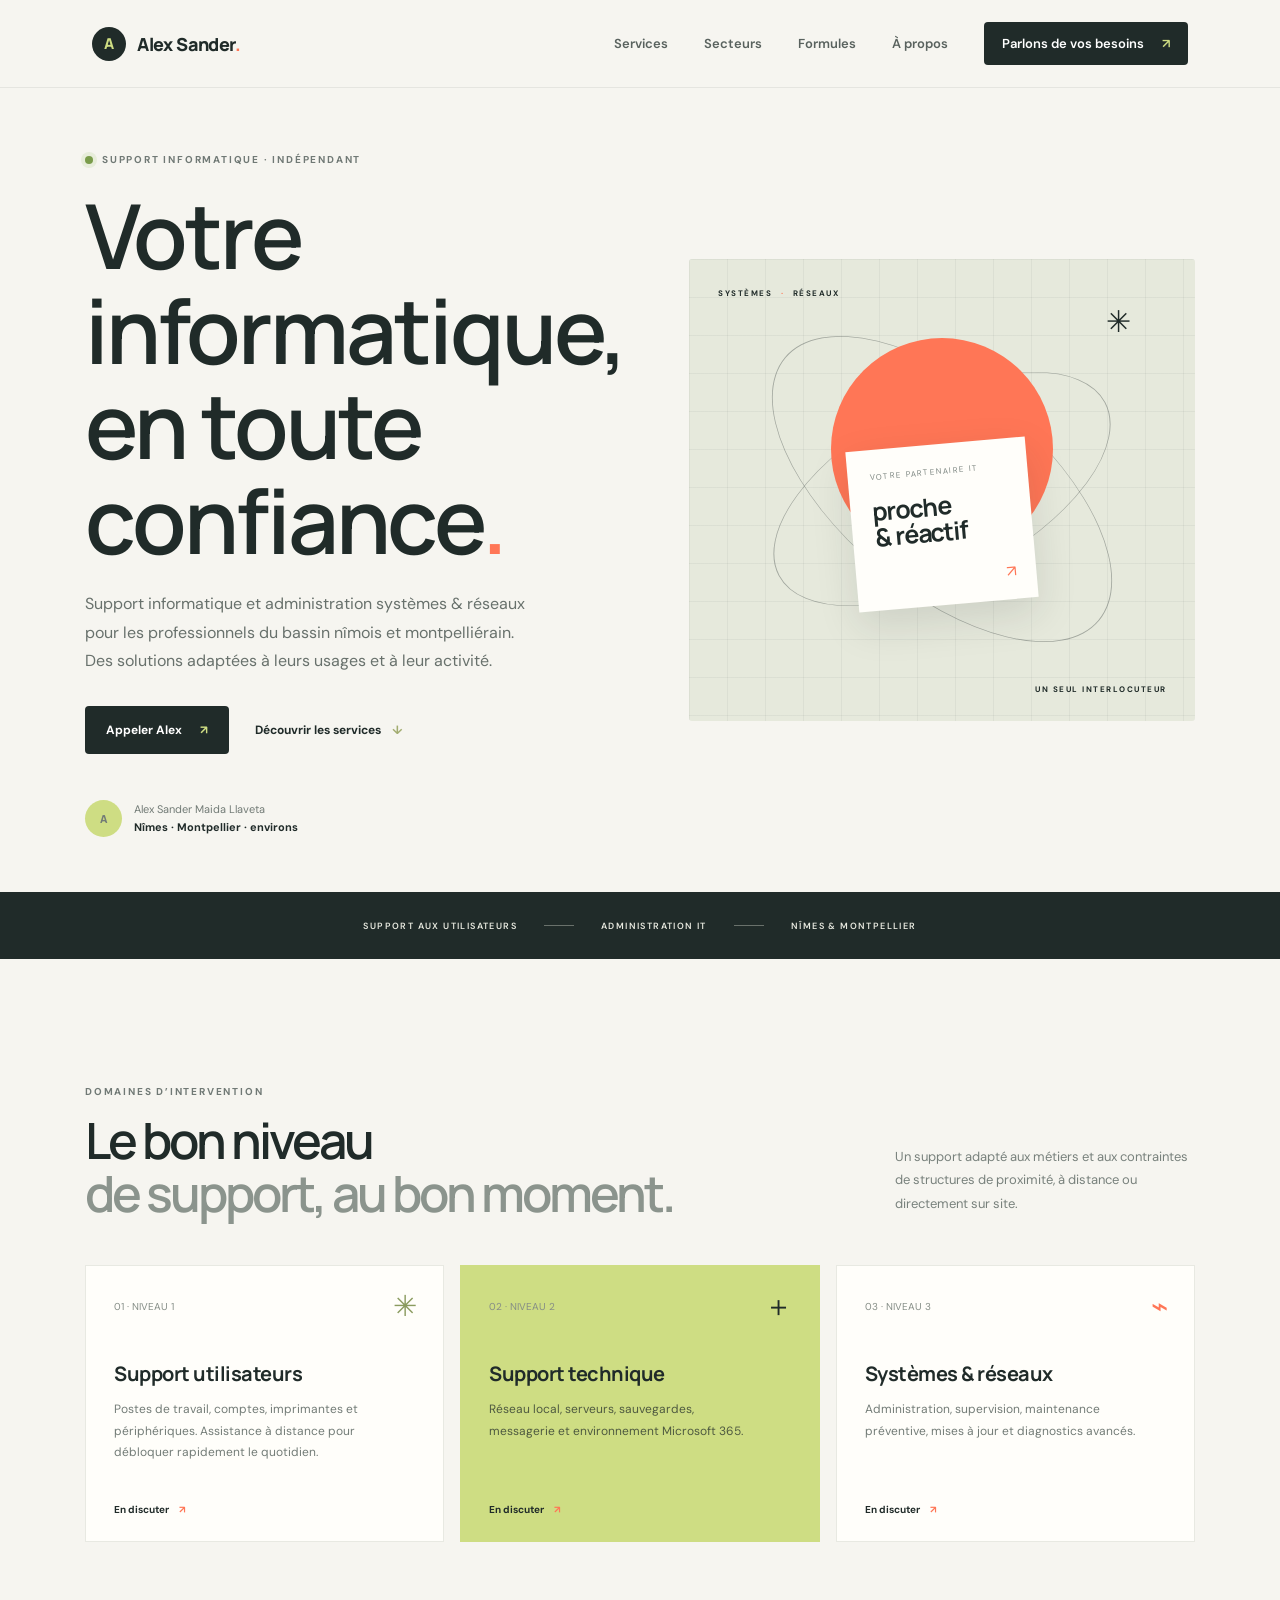
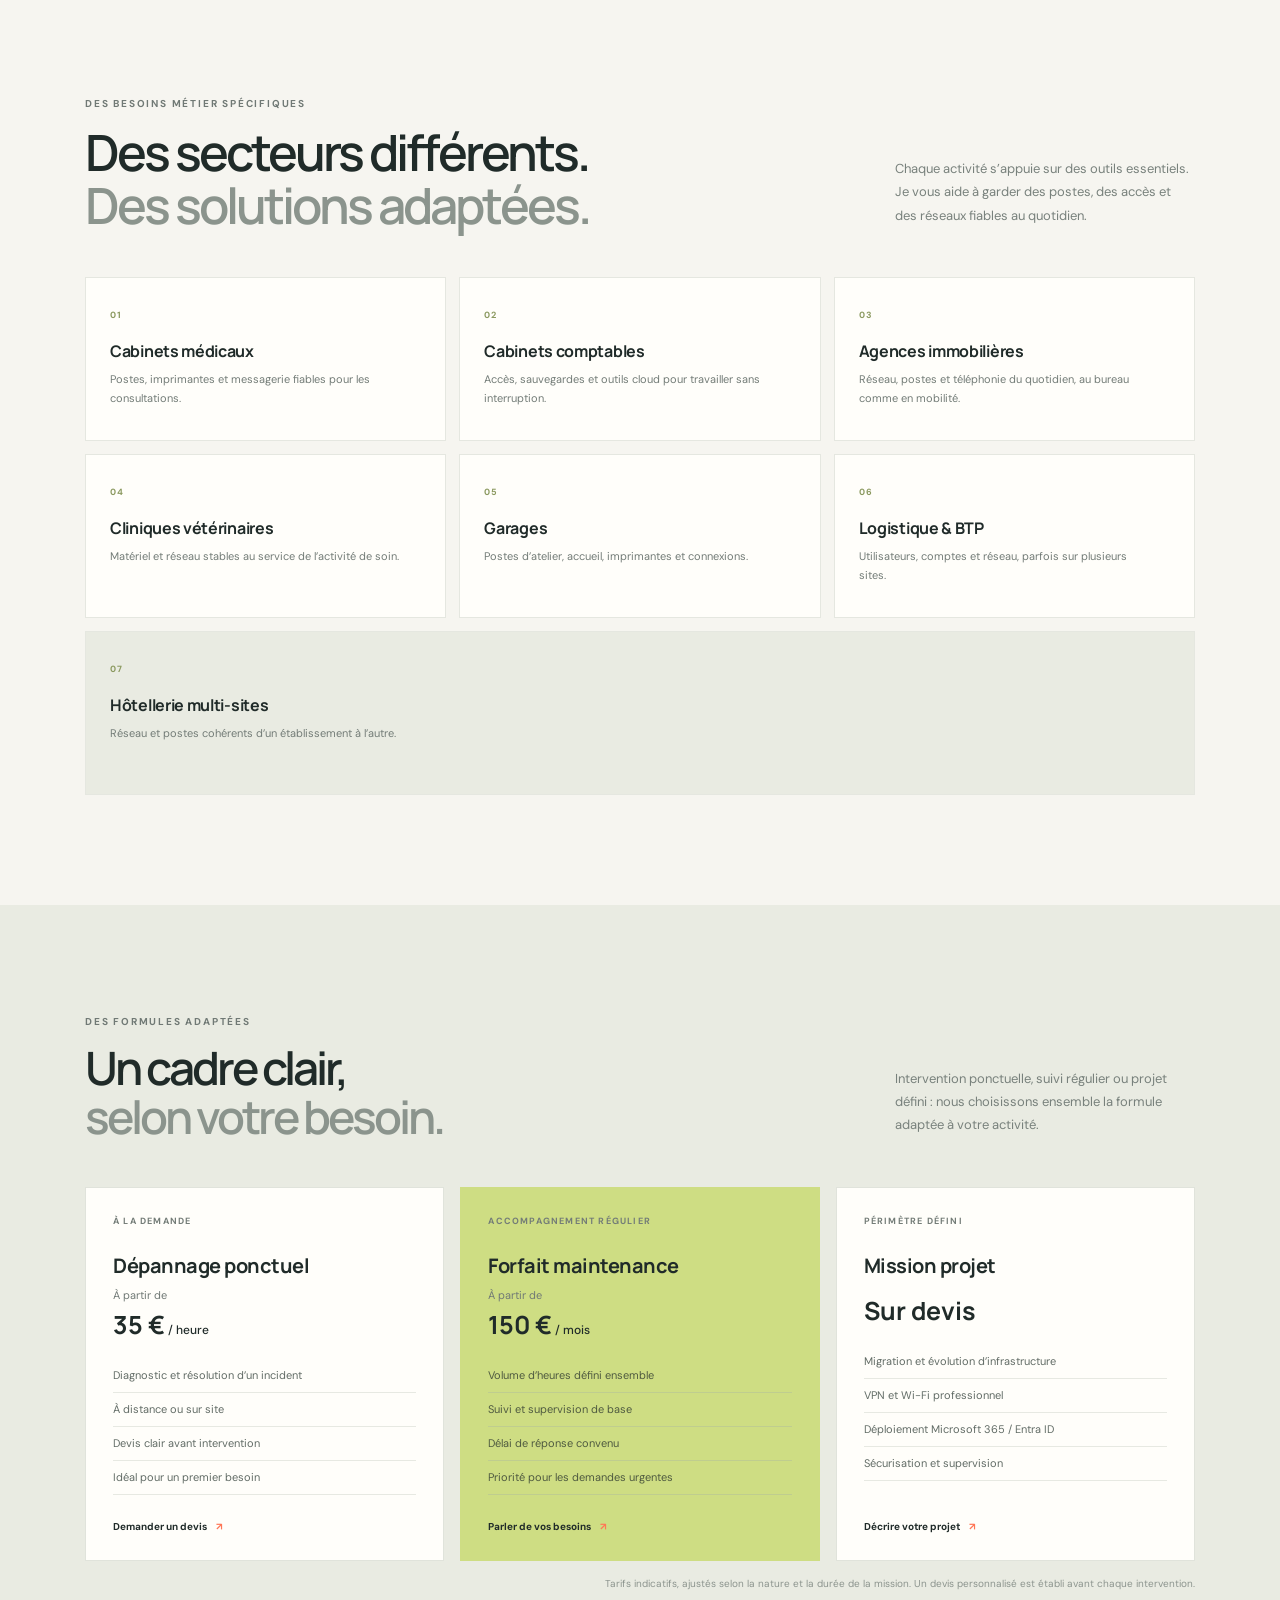
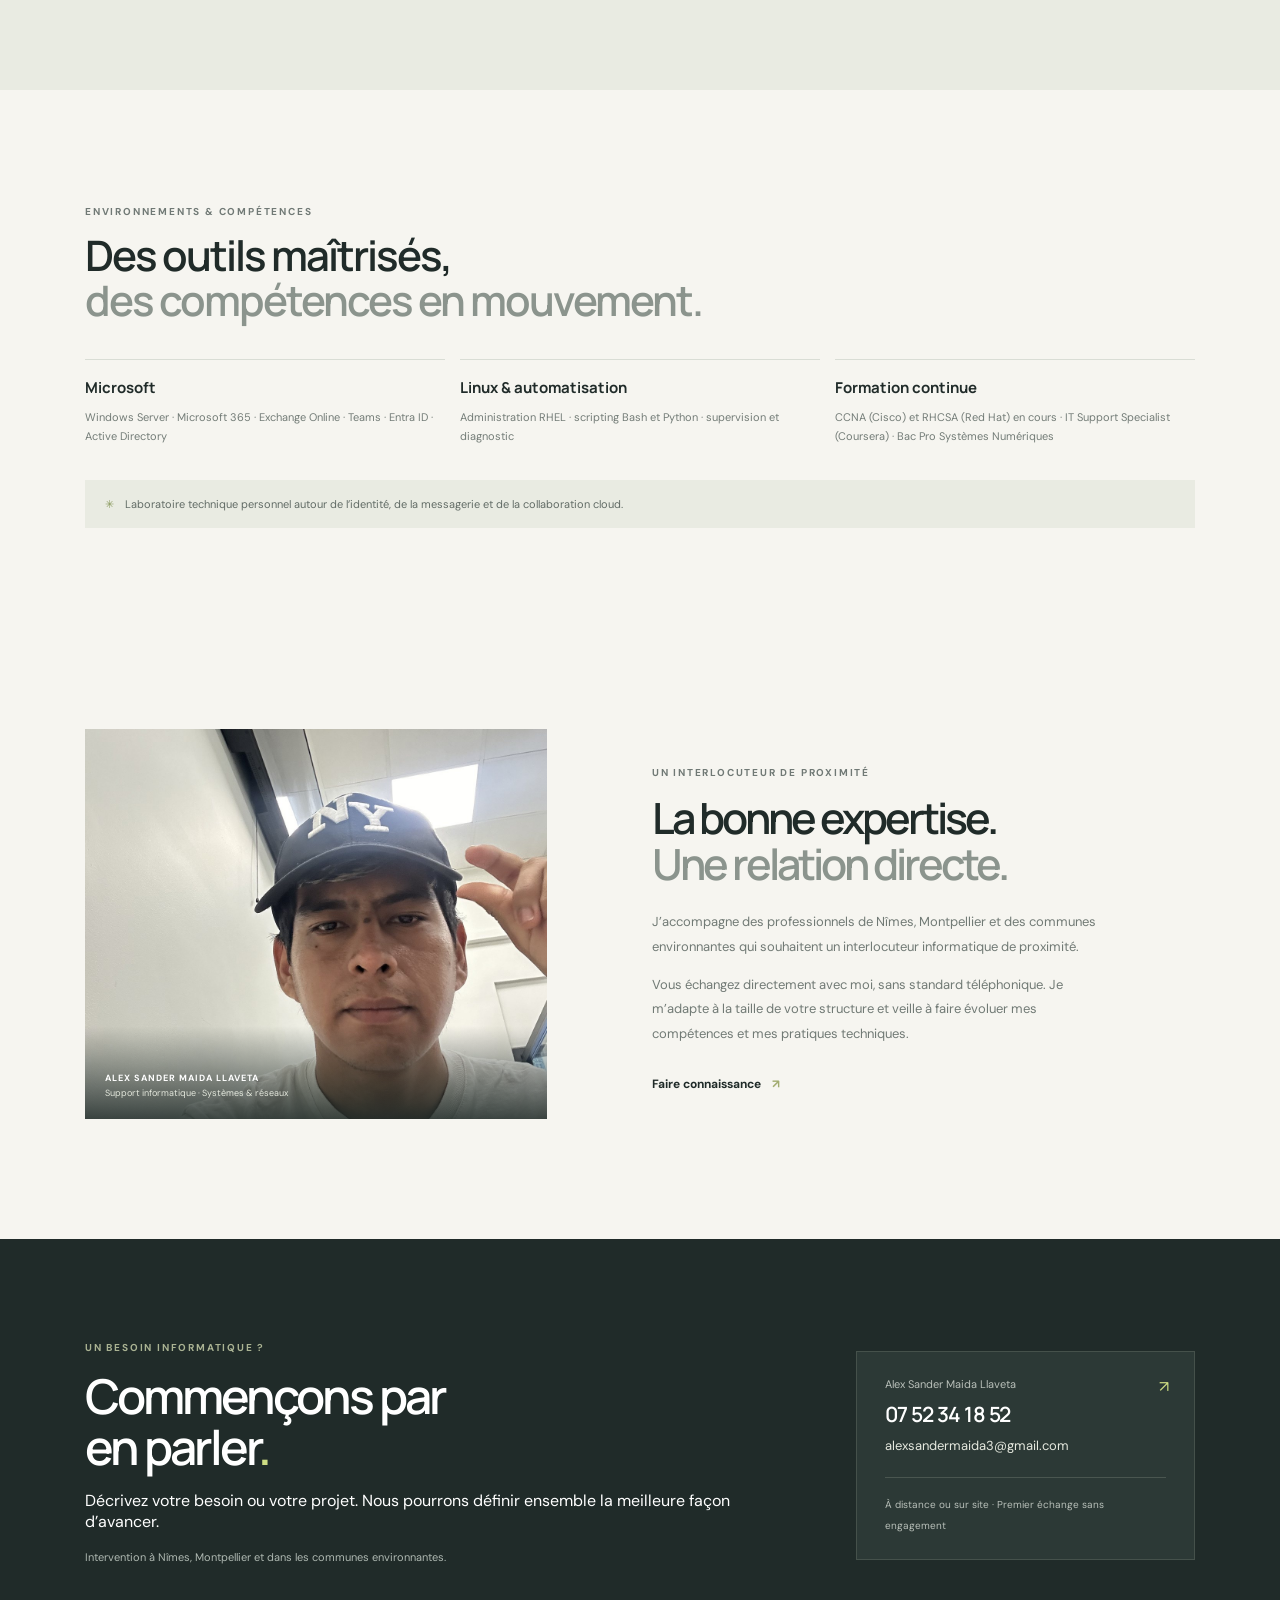
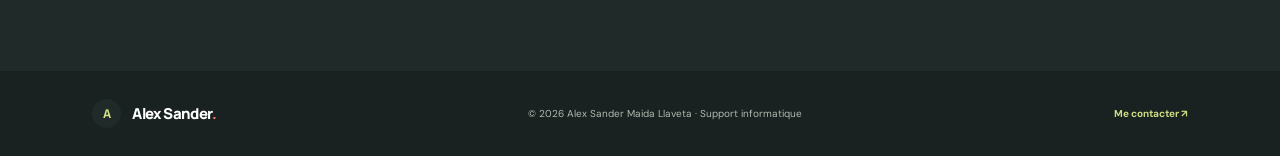
==== index.html @ c3e5ce2f "Add files via upload" ====
<!doctype html>
<html lang="fr">
<head>
  <meta charset="utf-8">
  <meta name="viewport" content="width=device-width, initial-scale=1">
  <meta name="theme-color" content="#f6f5f0">
  <meta name="description" content="Alex Sander Maida Llaveta, support informatique et administration systèmes et réseaux pour les professionnels de Nîmes, Montpellier et environs.">
  <title>Alex Sander Maida Llaveta — Support informatique & systèmes réseaux</title>
  <link rel="preconnect" href="https://fonts.googleapis.com">
  <link rel="preconnect" href="https://fonts.gstatic.com" crossorigin>
  <link href="https://fonts.googleapis.com/css2?family=DM+Sans:wght@400;500;600;700&family=Manrope:wght@400;500;600;700;800&display=swap" rel="stylesheet">
  <link rel="stylesheet" href="style.css">
</head>
<body>
  <header class="site-header">
    <a class="brand" href="#accueil" aria-label="Accueil"><span class="brand-mark">A</span><span>Alex Sander<span class="brand-dot">.</span></span></a>
    <button class="menu-toggle" aria-label="Ouvrir le menu" aria-expanded="false"><span></span><span></span></button>
    <nav class="nav" aria-label="Navigation principale">
      <a href="#services">Services</a><a href="#secteurs">Secteurs</a><a href="#formules">Formules</a><a href="#apropos">À propos</a>
      <a class="nav-cta" href="#contact">Parlons de vos besoins <span>↗</span></a>
    </nav>
  </header>
  <main>
    <section class="hero section-wrap" id="accueil">
      <div class="hero-copy">
        <p class="eyebrow"><span class="status-dot"></span> SUPPORT INFORMATIQUE · INDÉPENDANT</p>
        <h1>Votre informatique,<br>en toute confiance<span class="accent">.</span></h1>
        <p class="hero-lead">Support informatique et administration systèmes & réseaux pour les professionnels du bassin nîmois et montpelliérain. Des solutions adaptées à leurs usages et à leur activité.</p>
        <div class="hero-actions"><a class="button button-dark" href="tel:+33752341852">Appeler Alex <span>↗</span></a><a class="text-link" href="#services">Découvrir les services <span>↓</span></a></div>
        <div class="hero-note"><div class="avatar">A</div><p>Alex Sander Maida Llaveta<br><strong>Nîmes · Montpellier · environs</strong></p></div>
      </div>
      <div class="hero-art" aria-label="Illustration abstraite autour de la technologie et de la collaboration">
        <div class="art-grid"></div><div class="art-orbit orbit-one"></div><div class="art-orbit orbit-two"></div>
        <div class="art-sun"></div><div class="art-card"><span class="card-kicker">VOTRE PARTENAIRE IT</span><strong>proche<br>& réactif</strong><span class="card-arrow">↗</span></div>
        <div class="art-label label-top">SYSTÈMES <span>·</span> RÉSEAUX</div><div class="art-label label-bottom">UN SEUL INTERLOCUTEUR</div>
        <div class="art-star">✳</div>
      </div>
    </section>
    <div class="trust-strip"><span>SUPPORT AUX UTILISATEURS</span><span class="strip-line"></span><span>ADMINISTRATION IT</span><span class="strip-line"></span><span>NÎMES & MONTPELLIER</span></div>

    <section class="services section-wrap" id="services">
      <div class="section-heading"><div><p class="eyebrow">DOMAINES D’INTERVENTION</p><h2>Le bon niveau<br><span class="muted">de support, au bon moment.</span></h2></div><p class="heading-side">Un support adapté aux métiers et aux contraintes de structures de proximité, à distance ou directement sur site.</p></div>
      <div class="service-grid">
        <article class="service-card"><span class="service-number">01 · NIVEAU 1</span><div class="service-icon icon-spark">✳</div><h3>Support utilisateurs</h3><p>Postes de travail, comptes, imprimantes et périphériques. Assistance à distance pour débloquer rapidement le quotidien.</p><a href="#contact" aria-label="Contacter Alex pour le support utilisateurs">En discuter <span>↗</span></a></article>
        <article class="service-card featured"><span class="service-number">02 · NIVEAU 2</span><div class="service-icon icon-cross">＋</div><h3>Support technique</h3><p>Réseau local, serveurs, sauvegardes, messagerie et environnement Microsoft 365.</p><a href="#contact" aria-label="Contacter Alex pour le support technique">En discuter <span>↗</span></a></article>
        <article class="service-card"><span class="service-number">03 · NIVEAU 3</span><div class="service-icon icon-wave">⌁</div><h3>Systèmes & réseaux</h3><p>Administration, supervision, maintenance préventive, mises à jour et diagnostics avancés.</p><a href="#contact" aria-label="Contacter Alex pour les systèmes et réseaux">En discuter <span>↗</span></a></article>
      </div>
    </section>

    <section class="targets section-wrap" id="secteurs">
      <div class="section-heading"><div><p class="eyebrow">DES BESOINS MÉTIER SPÉCIFIQUES</p><h2>Des secteurs différents.<br><span class="muted">Des solutions adaptées.</span></h2></div><p class="heading-side">Chaque activité s’appuie sur des outils essentiels. Je vous aide à garder des postes, des accès et des réseaux fiables au quotidien.</p></div>
      <div class="target-grid">
        <article class="target-card"><span>01</span><h3>Cabinets médicaux</h3><p>Postes, imprimantes et messagerie fiables pour les consultations.</p></article>
        <article class="target-card"><span>02</span><h3>Cabinets comptables</h3><p>Accès, sauvegardes et outils cloud pour travailler sans interruption.</p></article>
        <article class="target-card"><span>03</span><h3>Agences immobilières</h3><p>Réseau, postes et téléphonie du quotidien, au bureau comme en mobilité.</p></article>
        <article class="target-card"><span>04</span><h3>Cliniques vétérinaires</h3><p>Matériel et réseau stables au service de l’activité de soin.</p></article>
        <article class="target-card"><span>05</span><h3>Garages</h3><p>Postes d’atelier, accueil, imprimantes et connexions.</p></article>
        <article class="target-card"><span>06</span><h3>Logistique & BTP</h3><p>Utilisateurs, comptes et réseau, parfois sur plusieurs sites.</p></article>
        <article class="target-card target-wide"><span>07</span><h3>Hôtellerie multi-sites</h3><p>Réseau et postes cohérents d’un établissement à l’autre.</p></article>
      </div>
    </section>
    <section class="approach" id="formules"><div class="section-wrap">
      <div class="section-heading"><div><p class="eyebrow">DES FORMULES ADAPTÉES</p><h2>Un cadre clair,<br><span class="muted">selon votre besoin.</span></h2></div><p class="heading-side">Intervention ponctuelle, suivi régulier ou projet défini : nous choisissons ensemble la formule adaptée à votre activité.</p></div>
      <div class="offer-grid">
        <article class="offer-card"><span class="offer-tag">À LA DEMANDE</span><h3>Dépannage ponctuel</h3><p class="offer-price">À partir de <strong>35 €<small> / heure</small></strong></p><ul><li>Diagnostic et résolution d’un incident</li><li>À distance ou sur site</li><li>Devis clair avant intervention</li><li>Idéal pour un premier besoin</li></ul><a href="#contact">Demander un devis <span>↗</span></a></article>
        <article class="offer-card offer-highlight"><span class="offer-tag">ACCOMPAGNEMENT RÉGULIER</span><h3>Forfait maintenance</h3><p class="offer-price">À partir de <strong>150 €<small> / mois</small></strong></p><ul><li>Volume d’heures défini ensemble</li><li>Suivi et supervision de base</li><li>Délai de réponse convenu</li><li>Priorité pour les demandes urgentes</li></ul><a href="#contact">Parler de vos besoins <span>↗</span></a></article>
        <article class="offer-card"><span class="offer-tag">PÉRIMÈTRE DÉFINI</span><h3>Mission projet</h3><p class="offer-price"><strong>Sur devis</strong></p><ul><li>Migration et évolution d’infrastructure</li><li>VPN et Wi-Fi professionnel</li><li>Déploiement Microsoft 365 / Entra ID</li><li>Sécurisation et supervision</li></ul><a href="#contact">Décrire votre projet <span>↗</span></a></article>
      </div>
      <p class="price-note">Tarifs indicatifs, ajustés selon la nature et la durée de la mission. Un devis personnalisé est établi avant chaque intervention.</p>
    </div></section>

    <section class="expertise section-wrap"><div class="expertise-head"><p class="eyebrow">ENVIRONNEMENTS & COMPÉTENCES</p><h2>Des outils maîtrisés,<br><span class="muted">des compétences en mouvement.</span></h2></div><div class="expertise-columns"><article><h3>Microsoft</h3><p>Windows Server · Microsoft 365 · Exchange Online · Teams · Entra ID · Active Directory</p></article><article><h3>Linux & automatisation</h3><p>Administration RHEL · scripting Bash et Python · supervision et diagnostic</p></article><article><h3>Formation continue</h3><p>CCNA (Cisco) et RHCSA (Red Hat) en cours · IT Support Specialist (Coursera) · Bac Pro Systèmes Numériques</p></article></div><p class="lab-note"><span>✳</span> Laboratoire technique personnel autour de l’identité, de la messagerie et de la collaboration cloud.</p></section>

    <section class="about section-wrap" id="apropos"><div class="about-visual"><img src="alex-photo.jpg" alt="Alex Sander Maida Llaveta, administrateur systèmes et réseaux"><div class="about-caption">ALEX SANDER MAIDA LLAVETA<br><span>Support informatique · Systèmes & réseaux</span></div></div><div class="about-copy"><p class="eyebrow">UN INTERLOCUTEUR DE PROXIMITÉ</p><h2>La bonne expertise.<br><span class="muted">Une relation directe.</span></h2><p>J’accompagne des professionnels de Nîmes, Montpellier et des communes environnantes qui souhaitent un interlocuteur informatique de proximité.</p><p>Vous échangez directement avec moi, sans standard téléphonique. Je m’adapte à la taille de votre structure et veille à faire évoluer mes compétences et mes pratiques techniques.</p><a class="text-link" href="#contact">Faire connaissance <span>↗</span></a></div></section>

    <section class="contact" id="contact"><div class="section-wrap contact-inner"><div><p class="eyebrow">UN BESOIN INFORMATIQUE ?</p><h2>Commençons par<br>en parler<span class="accent">.</span></h2><p>Décrivez votre besoin ou votre projet. Nous pourrons définir ensemble la meilleure façon d’avancer.</p><p class="coverage">Intervention à Nîmes, Montpellier et dans les communes environnantes.</p></div><div class="contact-card"><span class="contact-icon">↗</span><p>Alex Sander Maida Llaveta</p><a href="tel:+33752341852" class="contact-email">07 52 34 18 52</a><a href="mailto:alexsandermaida3@gmail.com" class="contact-mail">alexsandermaida3@gmail.com</a><div class="contact-rule"></div><span class="contact-small">À distance ou sur site · Premier échange sans engagement</span></div></div></section>
  </main>
  <footer class="footer"><a class="brand" href="#accueil"><span class="brand-mark">A</span><span>Alex Sander<span class="brand-dot">.</span></span></a><span>© <span id="year"></span> Alex Sander Maida Llaveta · Support informatique</span><a href="mailto:alexsandermaida3@gmail.com">Me contacter ↗</a></footer>
  <script src="script.js"></script>
</body>
</html>
---- style.css ----
:root{--ink:#202b29;--paper:#f6f5f0;--white:#fffefa;--green:#cedd83;--orange:#ff7656;--muted:#737c77;--line:#e2e3dc}*{box-sizing:border-box}html{scroll-behavior:smooth}body{margin:0;background:var(--paper);color:var(--ink);font-family:'DM Sans',sans-serif;-webkit-font-smoothing:antialiased}a{color:inherit;text-decoration:none}.site-header{height:88px;padding:0 7.2%;display:flex;align-items:center;justify-content:space-between;border-bottom:1px solid rgba(32,43,41,.08)}.brand{display:flex;align-items:center;gap:11px;font-family:Manrope,sans-serif;font-size:18px;font-weight:800;letter-spacing:-.6px}.brand-mark{display:grid;place-items:center;width:34px;height:34px;background:var(--ink);border-radius:50%;color:var(--green);font-size:15px}.brand-dot,.accent{color:var(--orange)}.nav{display:flex;align-items:center;gap:36px;font-size:13px;font-weight:600}.nav>a:not(.nav-cta){color:#59625e}.nav-cta{background:var(--ink);color:white;padding:13px 18px;border-radius:4px}.nav-cta span,.button span{padding-left:15px;color:var(--green)}.menu-toggle{display:none}.section-wrap{max-width:1180px;margin:auto;padding-left:35px;padding-right:35px}.hero{min-height:640px;display:grid;grid-template-columns:1fr .92fr;align-items:center;gap:55px;padding-top:55px;padding-bottom:55px}.eyebrow{font-size:10px;font-weight:700;letter-spacing:1.8px;color:#707975}.hero .eyebrow{display:flex;align-items:center;gap:9px}.status-dot{width:8px;height:8px;border-radius:50%;background:#7a9c4b;box-shadow:0 0 0 4px #e7edda}.hero h1,.section-heading h2,.approach h2,.about h2,.contact h2{font-family:Manrope,sans-serif;font-weight:600;letter-spacing:-3px;line-height:1.06}.hero h1{font-size:clamp(58px,7vw,91px);margin:22px 0}.hero-lead{max-width:460px;font-size:16px;line-height:1.8;color:#68716c}.hero-actions{display:flex;align-items:center;gap:26px;margin-top:30px}.button{display:inline-block;padding:16px 21px;border-radius:4px;font-size:12px;font-weight:700}.button-dark{background:var(--ink);color:white}.text-link{font-size:12px;font-weight:700}.text-link span{margin-left:8px;color:#a2ac70}.hero-note{display:flex;align-items:center;gap:12px;margin-top:46px;font-size:11px;color:#727b76;line-height:1.6}.hero-note p{margin:0}.hero-note strong{color:var(--ink)}.avatar{width:37px;height:37px;border-radius:50%;display:grid;place-items:center;background:var(--green);font-family:Manrope;font-weight:800}.hero-art{height:462px;position:relative;overflow:hidden;background:#e6e9dc;border-radius:3px}.art-grid{position:absolute;inset:0;background-image:linear-gradient(rgba(32,43,41,.05) 1px,transparent 1px),linear-gradient(90deg,rgba(32,43,41,.05) 1px,transparent 1px);background-size:38px 38px}.art-sun{position:absolute;width:222px;height:222px;border-radius:50%;background:var(--orange);top:79px;left:calc(50% - 111px)}.art-orbit{position:absolute;border:1px solid rgba(32,43,41,.34);border-radius:50%;width:370px;height:370px;top:45px;left:calc(50% - 185px);transform:rotate(-28deg) scaleY(.48)}.orbit-two{transform:rotate(40deg) scaleY(.55);width:410px;left:calc(50% - 205px)}.art-card{position:absolute;width:180px;height:161px;background:var(--white);top:185px;left:calc(50% - 90px);padding:22px;box-shadow:0 15px 40px #202b2920;transform:rotate(-5deg)}.card-kicker{display:block;font-size:8px;letter-spacing:1.3px;color:#7e8782}.art-card strong{display:block;font-family:Manrope;font-size:25px;line-height:1.03;margin-top:17px;letter-spacing:-1px}.card-arrow{position:absolute;right:20px;bottom:18px;color:var(--orange)}.art-label{position:absolute;font-size:8px;font-weight:700;letter-spacing:1.5px}.art-label span{color:var(--orange);padding:0 5px}.label-top{top:29px;left:29px}.label-bottom{bottom:27px;right:28px}.art-star{position:absolute;top:43px;right:64px;font-size:30px;color:var(--ink)}.trust-strip{display:flex;align-items:center;justify-content:center;gap:27px;background:var(--ink);color:#e7e9df;min-height:67px;font-size:9px;font-weight:600;letter-spacing:1.4px}.strip-line{width:30px;height:1px;background:#69716b}.services{padding-top:116px;padding-bottom:120px}.section-heading{display:flex;justify-content:space-between;align-items:end;margin-bottom:45px}.section-heading h2,.approach h2,.about h2{font-size:50px;margin:16px 0 0}.muted{color:#8b948d}.heading-side{max-width:300px;color:#78817c;font-size:13px;line-height:1.8;margin:0 0 5px}.service-grid{display:grid;grid-template-columns:repeat(3,1fr);gap:16px}.service-card{min-height:277px;background:var(--white);padding:28px;position:relative;border:1px solid #e8e9e2;transition:transform .2s,box-shadow .2s}.service-card:hover{transform:translateY(-4px);box-shadow:0 12px 28px #202b2910}.service-card.featured{background:var(--green);border-color:var(--green)}.service-number{font-size:10px;color:#858d86}.service-icon{position:absolute;right:26px;top:21px;font-size:29px;color:#8a9b5f}.icon-cross{color:var(--ink)}.icon-wave{color:var(--orange)}.service-card h3{font-family:Manrope;font-size:20px;letter-spacing:-.5px;margin:45px 0 12px}.service-card p{font-size:12px;line-height:1.8;color:#737c77;max-width:270px;min-height:64px}.service-card.featured p{color:#4f5a40}.service-card>a{position:absolute;bottom:25px;font-size:10px;font-weight:700}.service-card>a span{margin-left:8px;color:var(--orange)}.custom-note{text-align:right;font-size:10px;color:#989f98;margin-top:14px}.approach{background:#e9ebe2;padding:100px 0}.approach-inner{display:grid;grid-template-columns:.9fr 1fr;gap:100px}.approach h2{font-size:46px}.approach-title>p:last-child{font-size:13px;line-height:1.8;color:#737c77;max-width:340px;margin-top:24px}.steps article{display:grid;grid-template-columns:44px 1fr;gap:18px;padding:20px 0;border-bottom:1px solid #d3d7ce}.steps article:first-child{padding-top:0}.steps article>span{color:#8b995f;font-family:Manrope;font-size:12px;font-weight:700}.steps h3{font-family:Manrope;font-size:16px;margin:0 0 8px}.steps p{margin:0;color:#737c77;font-size:12px;line-height:1.7}.about{padding-top:120px;padding-bottom:120px;display:grid;grid-template-columns: .85fr 1fr;gap:105px;align-items:center}.about-visual{height:390px;background:#dce3ca;position:relative;display:grid;place-items:center;overflow:hidden}.about-visual:before,.about-visual:after{content:"";position:absolute;width:290px;height:290px;border:1px solid #8c9a6c;border-radius:50%}.about-visual:after{width:230px;height:230px;border-color:#a0aa85}.about-shape{width:155px;height:190px;background:var(--orange);border-radius:85px 85px 4px 4px;display:grid;place-items:center;z-index:1;transform:rotate(8deg)}.about-shape span{font-family:Manrope;font-size:62px;font-weight:700;color:#f8f5e9}.about-caption{position:absolute;bottom:18px;left:20px;font-size:9px;font-weight:700;letter-spacing:1px;line-height:1.7}.about-caption span{font-weight:400;letter-spacing:0;color:#6c756e}.about h2{font-size:43px;margin-bottom:24px}.about-copy>p:not(.eyebrow){font-size:13px;line-height:1.9;color:#717a75;max-width:465px}.about-copy .text-link{display:inline-block;margin-top:16px}.contact{background:var(--ink);color:white;padding:92px 0}.contact-inner{display:flex;justify-content:space-between;align-items:center;gap:50px}.contact .eyebrow{color:#aab393}.contact h2{font-size:48px;margin:17px 0}.contact-inner>div:first-child>p:last-child{max-width:470px;font-size:13px;line-height:1.8;color:#b9c0ba}.contact .accent{color:var(--green)}.contact-card{width:340px;padding:25px 28px;background:#2c3936;border:1px solid #45514b;position:relative}.contact-icon{position:absolute;right:25px;top:24px;color:var(--green)}.contact-card>p{font-size:11px;color:#b9c0ba;margin:0 0 9px}.contact-email{font-family:Manrope;font-size:21px;font-weight:600;letter-spacing:-.5px}.contact-rule{height:1px;background:#4a5650;margin:23px 0 14px}.contact-small{font-size:10px;color:#b9c0ba}.footer{min-height:85px;padding:18px 7.2%;display:flex;align-items:center;justify-content:space-between;background:#192220;color:#b1b9b1;font-size:10px}.footer .brand{color:white;font-size:15px}.footer .brand-mark{width:29px;height:29px;font-size:12px}.footer>a:last-child{color:var(--green);font-weight:700}.menu-toggle{border:0;background:none}
@media(max-width:800px){.site-header{height:74px;padding:0 22px}.menu-toggle{display:grid;gap:5px;padding:10px;z-index:3}.menu-toggle span{display:block;width:22px;height:2px;background:var(--ink)}.nav{display:none;position:absolute;z-index:2;top:74px;left:0;right:0;background:var(--paper);padding:20px 24px 26px;flex-direction:column;align-items:stretch;gap:20px;border-bottom:1px solid var(--line)}.nav.open{display:flex}.nav-cta{text-align:center}.hero{grid-template-columns:1fr;padding-top:65px;gap:40px}.hero h1{font-size:65px}.hero-art{height:390px}.trust-strip{gap:12px;padding:18px 12px;font-size:7px;letter-spacing:.8px}.strip-line{width:14px}.section-wrap{padding-left:24px;padding-right:24px}.services{padding-top:85px;padding-bottom:85px}.section-heading{display:block}.section-heading h2,.approach h2{font-size:42px}.heading-side{margin-top:20px}.service-grid{grid-template-columns:1fr}.service-card{min-height:240px}.service-card h3{margin-top:35px}.custom-note{text-align:left}.approach{padding:80px 0}.approach-inner{grid-template-columns:1fr;gap:45px}.about{padding-top:80px;padding-bottom:80px;grid-template-columns:1fr;gap:40px}.about-visual{height:330px}.about h2{font-size:39px}.contact{padding:75px 0}.contact-inner{display:block}.contact h2{font-size:40px}.contact-card{width:100%;margin-top:35px}.footer{padding:24px;gap:18px;flex-wrap:wrap}.footer>span{order:3;width:100%}}
@media(max-width:390px){.hero h1{font-size:56px}.hero-actions{align-items:flex-start;flex-direction:column;gap:20px}.trust-strip{flex-wrap:wrap}.hero-art{height:330px}.art-sun{width:180px;height:180px;left:calc(50% - 90px)}.art-card{top:145px}}
/* Sections added for Alex's service offer */
.offer-grid{display:grid;grid-template-columns:repeat(3,1fr);gap:16px;margin-top:40px}.offer-card{background:var(--white);border:1px solid #e0e3db;padding:27px;display:flex;flex-direction:column;min-height:365px}.offer-card.offer-highlight{background:var(--green);border-color:var(--green)}.offer-tag{font-size:9px;font-weight:700;letter-spacing:1.2px;color:#737c77}.offer-card h3{font-family:Manrope,sans-serif;font-size:20px;letter-spacing:-.5px;margin:25px 0 9px}.offer-price{font-size:11px;color:#707975;margin:0 0 17px}.offer-price strong{display:block;font-family:Manrope,sans-serif;font-size:25px;color:var(--ink);margin-top:5px}.offer-price small{font-family:'DM Sans',sans-serif;font-size:12px;font-weight:500}.offer-card ul{list-style:none;padding:0;margin:0 0 25px}.offer-card li{font-size:11px;line-height:1.55;padding:8px 0;border-bottom:1px solid #e7e9e2;color:#626c66}.offer-highlight li{border-color:#bfcd8f;color:#4f5a40}.offer-card>a{margin-top:auto;font-size:10px;font-weight:700}.offer-card>a span{margin-left:7px;color:var(--orange)}.price-note{font-size:10px;color:#8c948e;text-align:right;margin:16px 0 0}.expertise{padding-top:105px;padding-bottom:70px}.expertise-head h2{font-family:Manrope,sans-serif;font-size:42px;font-weight:600;letter-spacing:-2px;line-height:1.08;margin:15px 0 35px}.expertise-columns{display:grid;grid-template-columns:repeat(3,1fr);gap:15px}.expertise-columns article{border-top:1px solid #d9ddd5;padding:17px 8px 10px 0}.expertise-columns h3{font-family:Manrope,sans-serif;font-size:15px;margin:0 0 10px}.expertise-columns p{font-size:11px;line-height:1.8;color:#737c77;margin:0}.lab-note{background:#e9ebe2;padding:17px 20px;font-size:11px;color:#626c66;margin-top:23px}.lab-note span{color:#8a9b5f;margin-right:8px}.about-visual{display:block;isolation:isolate}.about-visual:before,.about-visual:after{display:none}.about-visual img{width:100%;height:100%;display:block;object-fit:cover;object-position:center 46%}.about-caption{z-index:1;background:linear-gradient(0deg,#202b29d9,transparent);left:0;right:0;bottom:0;padding:45px 20px 18px;color:white}.about-caption span{color:#e3e7dc}.contact-mail{display:block;margin-top:9px;font-size:13px;color:#e6e9df}.contact-card .contact-email{display:inline-block}.coverage{font-size:11px!important;color:#aeb8b1!important;margin-top:14px!important}
@media(max-width:800px){.offer-grid{grid-template-columns:1fr}.offer-card{min-height:330px}.expertise{padding-top:78px;padding-bottom:55px}.expertise-columns{grid-template-columns:1fr;gap:5px}.expertise-head h2{font-size:35px}.about-visual{height:430px}.price-note{text-align:left}.contact-mail{font-size:12px}}
.targets{padding-top:25px;padding-bottom:110px}.target-grid{display:grid;grid-template-columns:repeat(3,1fr);gap:13px}.target-card{position:relative;min-height:164px;padding:24px;background:var(--white);border:1px solid #e5e7e0}.target-card>span{font-size:9px;font-weight:700;letter-spacing:1px;color:#8b995f}.target-card h3{font-family:Manrope,sans-serif;font-size:16px;letter-spacing:-.3px;margin:17px 0 8px}.target-card p{margin:0;max-width:290px;color:#737c77;font-size:11px;line-height:1.7}.target-wide{grid-column:span 3;background:#e9ebe2}
@media(max-width:800px){.targets{padding-top:5px;padding-bottom:80px}.target-grid{grid-template-columns:repeat(2,1fr)}.target-wide{grid-column:span 2}}
@media(max-width:520px){.target-grid{grid-template-columns:1fr}.target-wide{grid-column:span 1}.target-card{min-height:145px}}
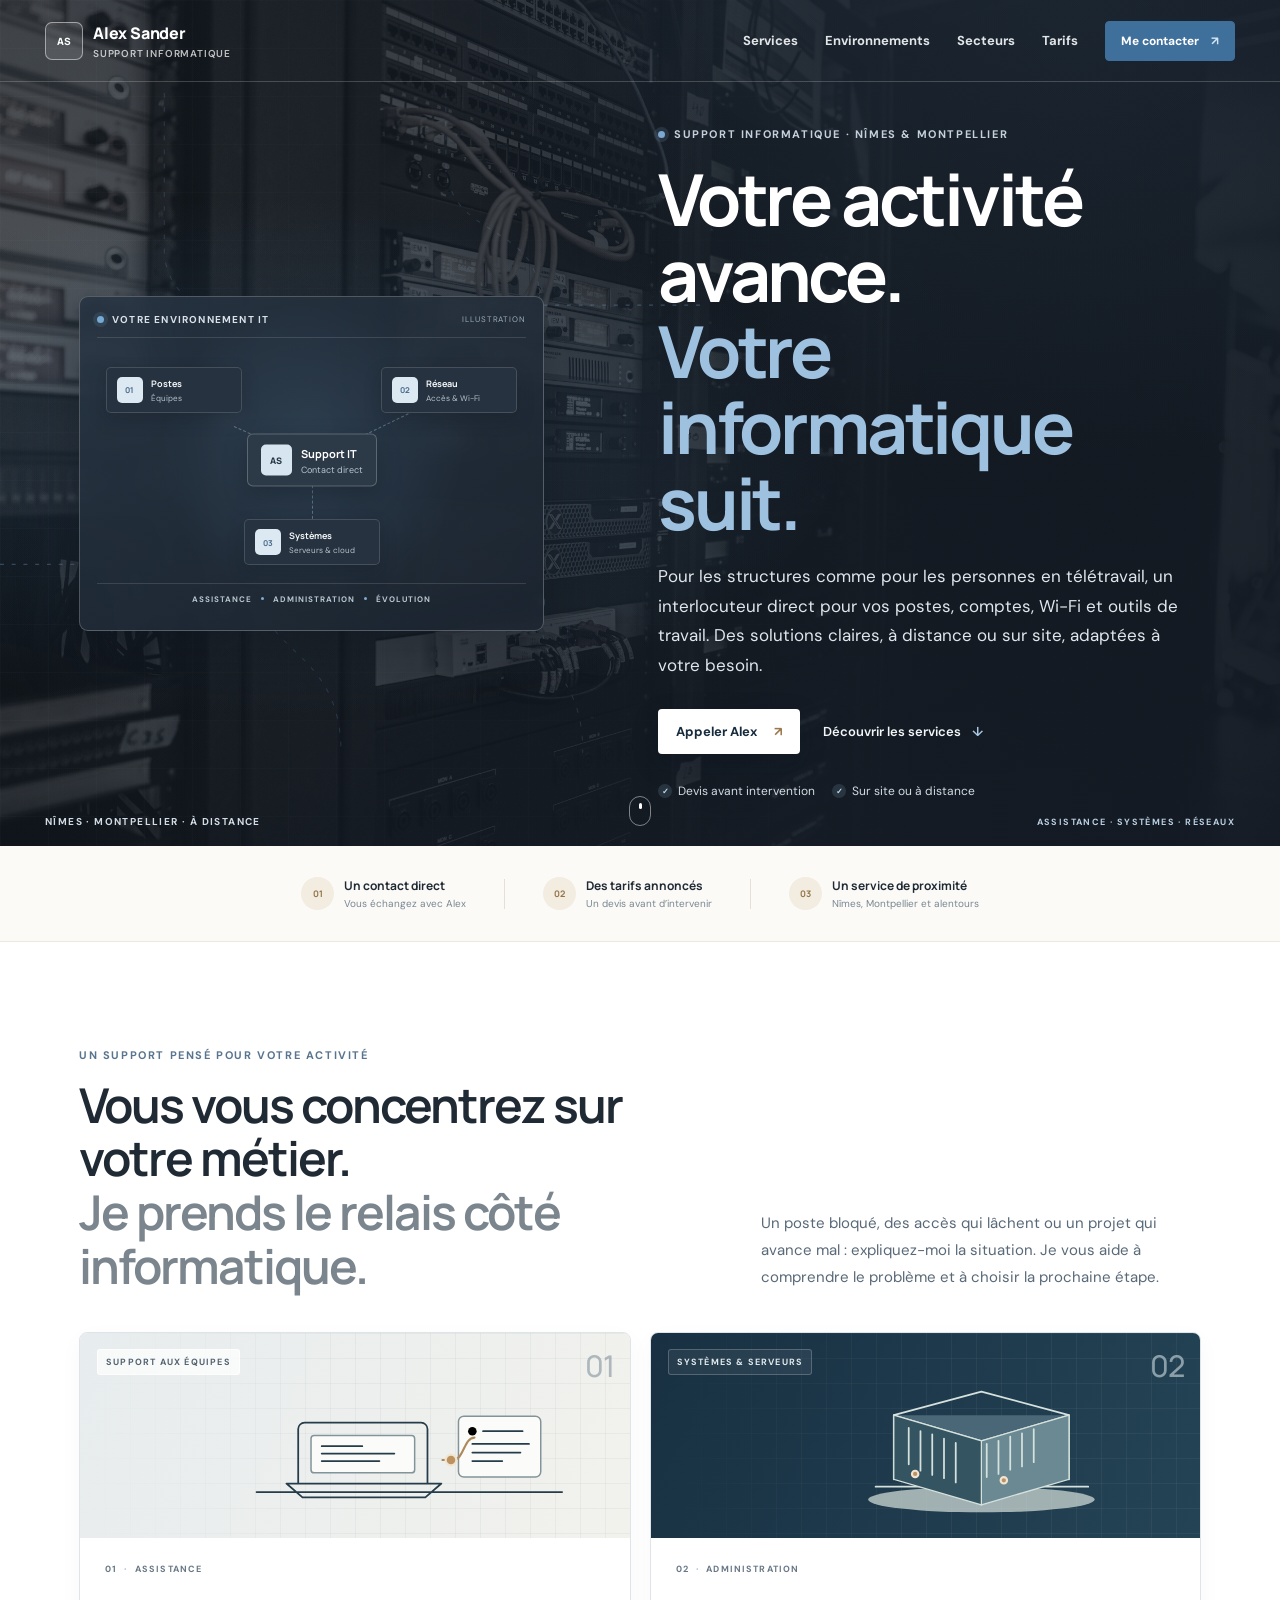
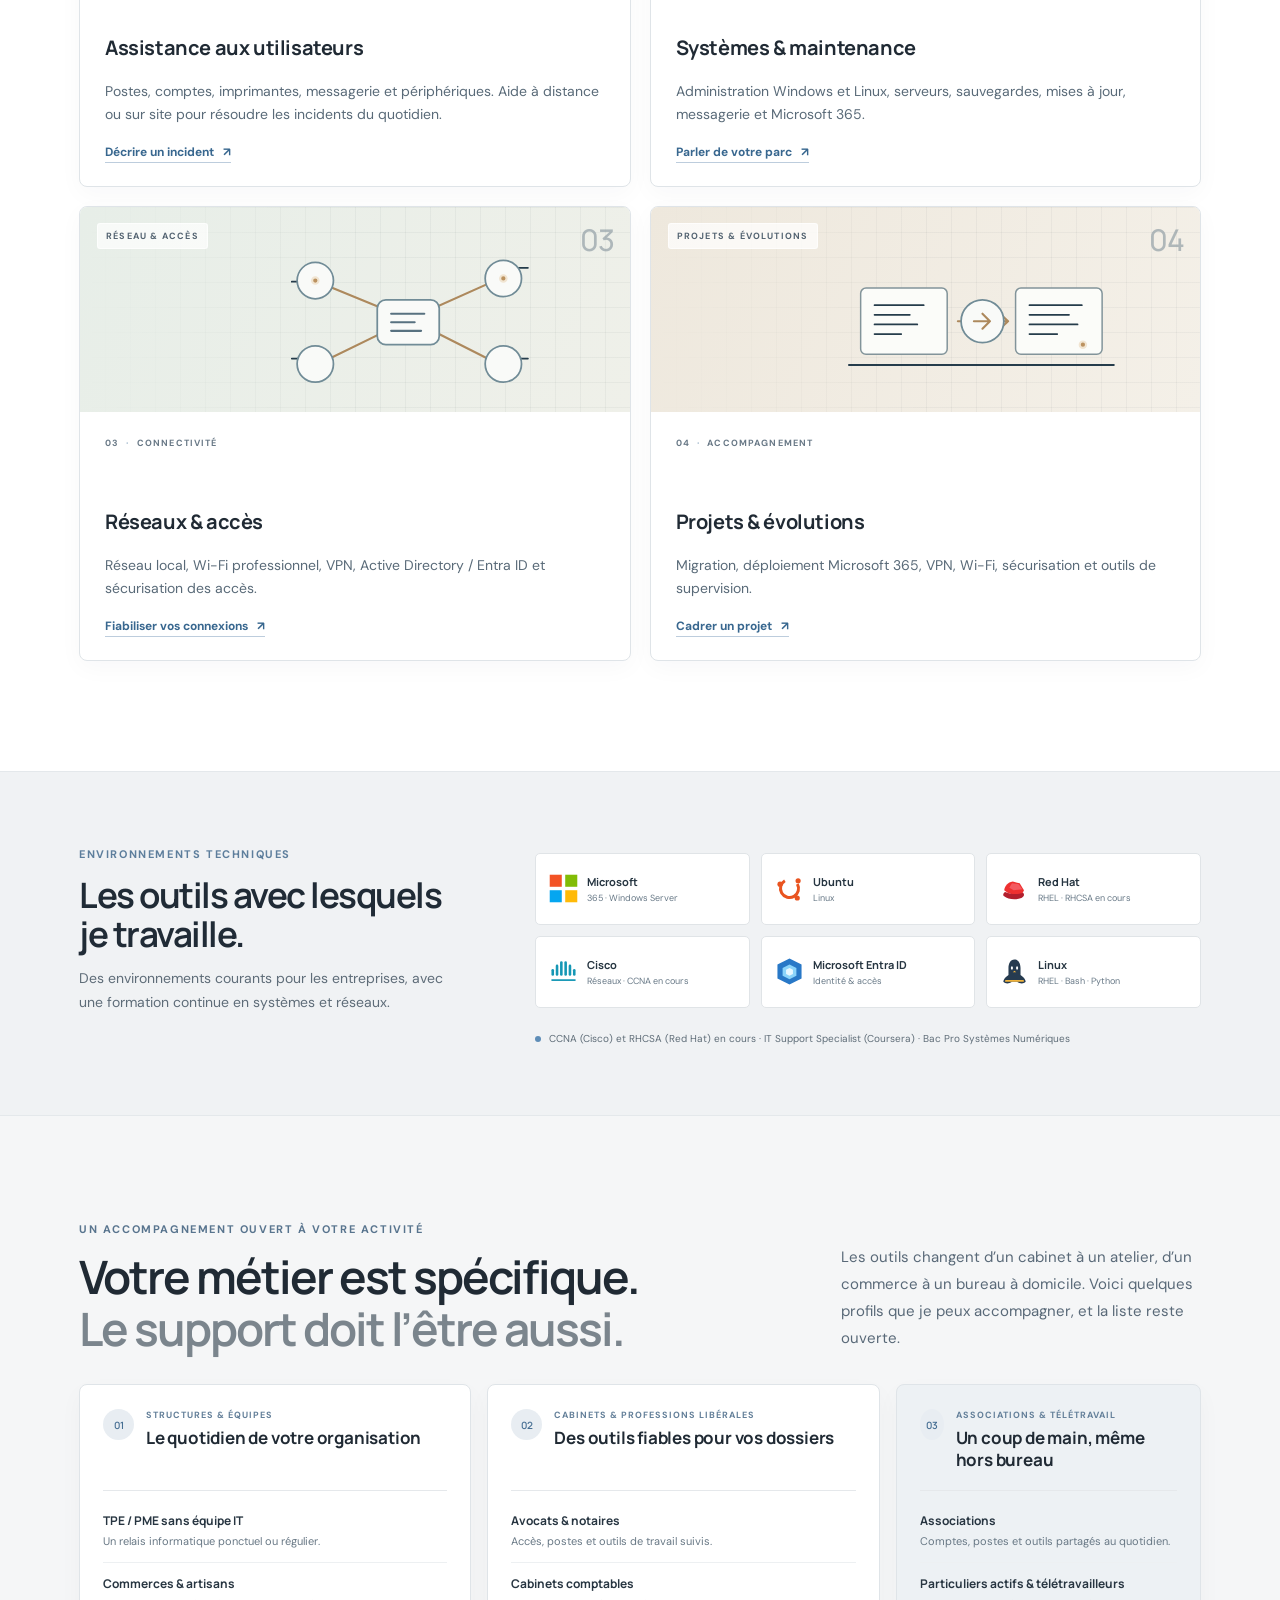
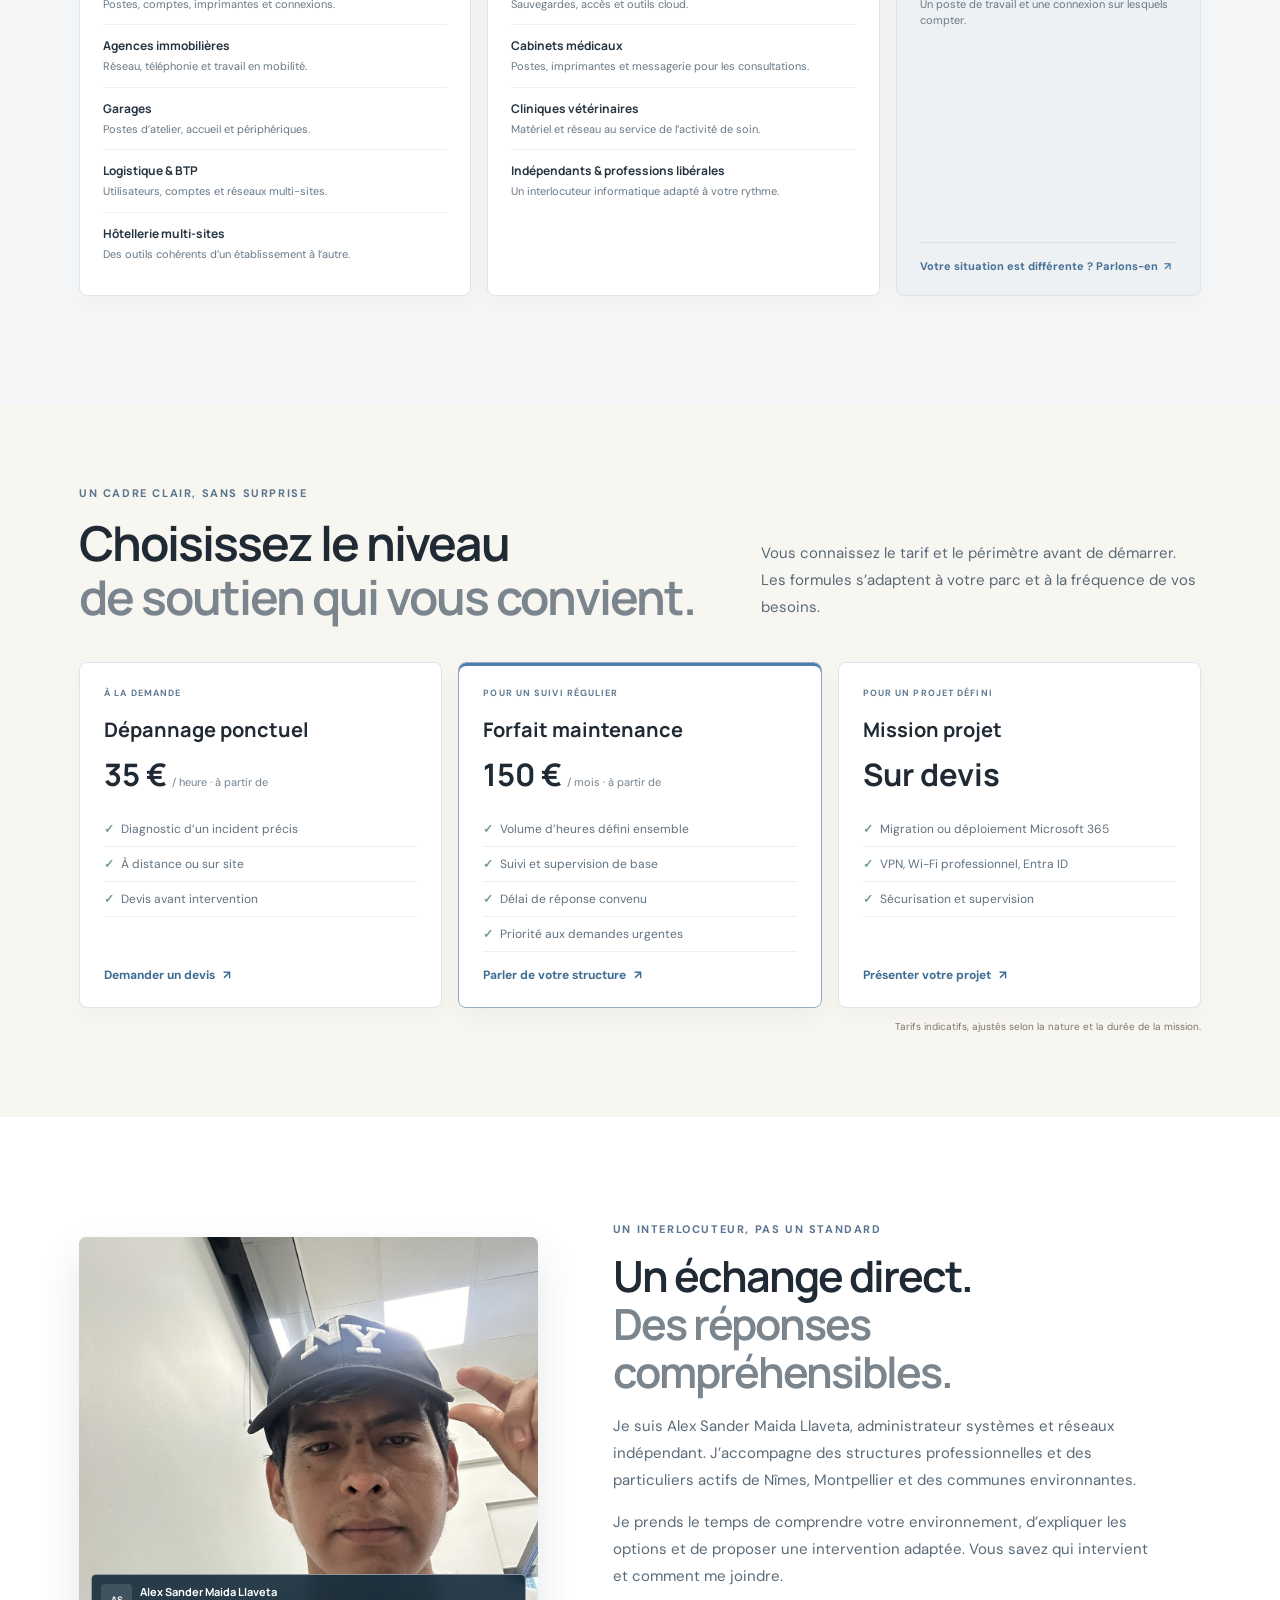
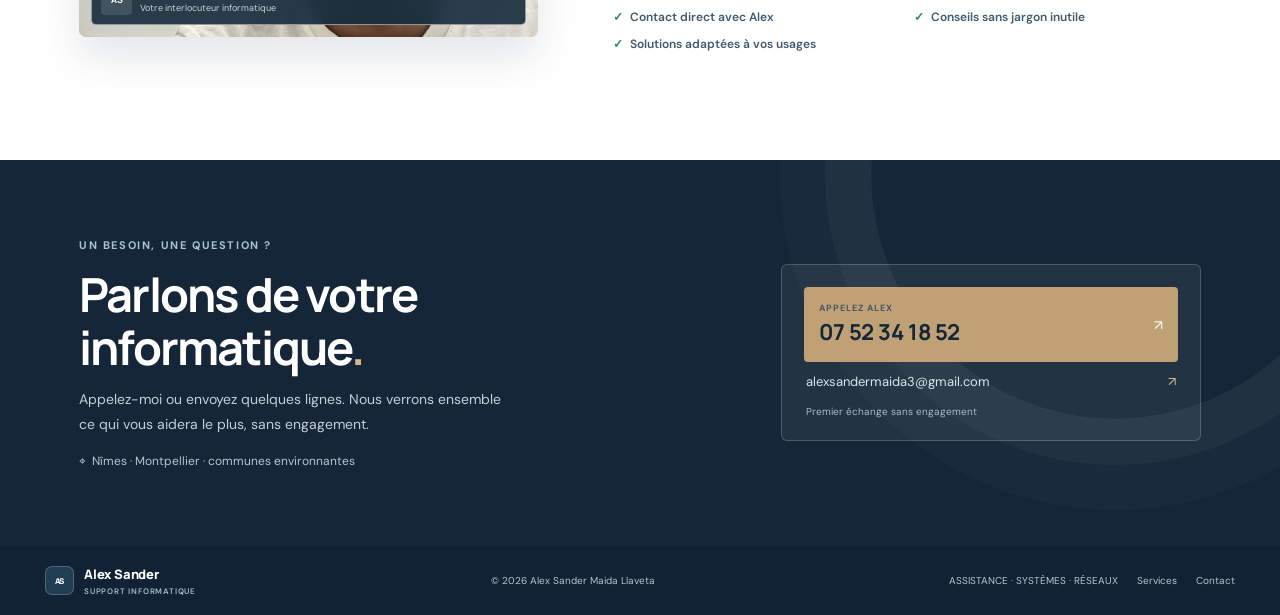
==== commit d29b2d78: "Uploading a new modern website" ====
--- a/index.html
+++ b/index.html
@@ -3,9 +3,9 @@
 <head>
   <meta charset="utf-8">
   <meta name="viewport" content="width=device-width, initial-scale=1">
-  <meta name="theme-color" content="#f6f5f0">
-  <meta name="description" content="Alex Sander Maida Llaveta, support informatique et administration systèmes et réseaux pour les professionnels de Nîmes, Montpellier et environs.">
-  <title>Alex Sander Maida Llaveta — Support informatique & systèmes réseaux</title>
+  <meta name="theme-color" content="#101d2a">
+  <meta name="description" content="Support informatique pour professionnels, indépendants et télétravailleurs à Nîmes, Montpellier et alentours. Assistance, systèmes, réseaux et projets avec un interlocuteur direct.">
+  <title>Alex Sander — Support informatique, systèmes & réseaux</title>
   <link rel="preconnect" href="https://fonts.googleapis.com">
   <link rel="preconnect" href="https://fonts.gstatic.com" crossorigin>
   <link href="https://fonts.googleapis.com/css2?family=DM+Sans:wght@400;500;600;700&family=Manrope:wght@400;500;600;700;800&display=swap" rel="stylesheet">
@@ -13,71 +13,86 @@
 </head>
 <body>
   <header class="site-header">
-    <a class="brand" href="#accueil" aria-label="Accueil"><span class="brand-mark">A</span><span>Alex Sander<span class="brand-dot">.</span></span></a>
+    <a class="brand" href="#accueil" aria-label="Accueil"><span class="brand-mark">AS</span><span class="brand-name">Alex Sander<small>Support informatique</small></span></a>
     <button class="menu-toggle" aria-label="Ouvrir le menu" aria-expanded="false"><span></span><span></span></button>
-    <nav class="nav" aria-label="Navigation principale">
-      <a href="#services">Services</a><a href="#secteurs">Secteurs</a><a href="#formules">Formules</a><a href="#apropos">À propos</a>
-      <a class="nav-cta" href="#contact">Parlons de vos besoins <span>↗</span></a>
-    </nav>
+    <nav class="nav" aria-label="Navigation principale"><a href="#services">Services</a><a href="#outils">Environnements</a><a href="#secteurs">Secteurs</a><a href="#tarifs">Tarifs</a><a class="nav-contact" href="#contact">Me contacter <span>↗</span></a></nav>
   </header>
   <main>
-    <section class="hero section-wrap" id="accueil">
-      <div class="hero-copy">
-        <p class="eyebrow"><span class="status-dot"></span> SUPPORT INFORMATIQUE · INDÉPENDANT</p>
-        <h1>Votre informatique,<br>en toute confiance<span class="accent">.</span></h1>
-        <p class="hero-lead">Support informatique et administration systèmes & réseaux pour les professionnels du bassin nîmois et montpelliérain. Des solutions adaptées à leurs usages et à leur activité.</p>
-        <div class="hero-actions"><a class="button button-dark" href="tel:+33752341852">Appeler Alex <span>↗</span></a><a class="text-link" href="#services">Découvrir les services <span>↓</span></a></div>
-        <div class="hero-note"><div class="avatar">A</div><p>Alex Sander Maida Llaveta<br><strong>Nîmes · Montpellier · environs</strong></p></div>
+    <section class="hero" id="accueil">
+      <img class="hero-photo" src="server-room-hero.jpg" alt="Baie de serveurs et câblage réseau" fetchpriority="high">
+      <div class="hero-overlay" aria-hidden="true"></div>
+      <div class="hero-tech-grid" aria-hidden="true"></div>
+      <svg class="hero-network" viewBox="0 0 900 700" preserveAspectRatio="none" aria-hidden="true"><path d="M0 500h205c88 0 72-130 160-130h110c82 0 62-145 155-145h270"/><path d="M210 0v165c0 77 120 64 120 150v205c0 77 106 68 106 180"/><path d="M570 0v72c0 86 120 62 120 148v320c0 84 55 73 55 160"/><circle cx="365" cy="370" r="5"/><circle cx="630" cy="225" r="5"/><circle cx="436" cy="520" r="5"/><circle cx="690" cy="540" r="5"/></svg>
+      <div class="hero-inner section-wrap">
+        <div class="hero-diagram" aria-hidden="true">
+          <div class="diagram-head"><span><i></i> VOTRE ENVIRONNEMENT IT</span><small>ILLUSTRATION</small></div>
+          <div class="diagram-map"><span class="diagram-connector connector-a"></span><span class="diagram-connector connector-b"></span><span class="diagram-connector connector-c"></span>
+            <div class="diagram-core"><b>AS</b><span><strong>Support IT</strong><small>Contact direct</small></span></div>
+            <div class="diagram-node diagram-users"><i>01</i><span><b>Postes</b><small>Équipes</small></span></div>
+            <div class="diagram-node diagram-network"><i>02</i><span><b>Réseau</b><small>Accès & Wi-Fi</small></span></div>
+            <div class="diagram-node diagram-systems"><i>03</i><span><b>Systèmes</b><small>Serveurs & cloud</small></span></div>
+          </div>
+          <div class="diagram-foot"><span>ASSISTANCE</span><i></i><span>ADMINISTRATION</span><i></i><span>ÉVOLUTION</span></div>
+        </div>
+        <div class="hero-copy">
+          <p class="hero-kicker"><span></span> SUPPORT INFORMATIQUE · NÎMES & MONTPELLIER</p>
+          <h1>Votre activité avance.<br><em>Votre informatique suit.</em></h1>
+          <p class="hero-lead">Pour les structures comme pour les personnes en télétravail, un interlocuteur direct pour vos postes, comptes, Wi-Fi et outils de travail. Des solutions claires, à distance ou sur site, adaptées à votre besoin.</p>
+          <div class="hero-actions"><a class="button button-light" href="tel:+33752341852">Appeler Alex <span>↗</span></a><a class="hero-link" href="#services">Découvrir les services <span>↓</span></a></div>
+          <div class="hero-reassurance"><span><i>✓</i> Devis avant intervention</span><span><i>✓</i> Sur site ou à distance</span></div>
+        </div>
       </div>
-      <div class="hero-art" aria-label="Illustration abstraite autour de la technologie et de la collaboration">
-        <div class="art-grid"></div><div class="art-orbit orbit-one"></div><div class="art-orbit orbit-two"></div>
-        <div class="art-sun"></div><div class="art-card"><span class="card-kicker">VOTRE PARTENAIRE IT</span><strong>proche<br>& réactif</strong><span class="card-arrow">↗</span></div>
-        <div class="art-label label-top">SYSTÈMES <span>·</span> RÉSEAUX</div><div class="art-label label-bottom">UN SEUL INTERLOCUTEUR</div>
-        <div class="art-star">✳</div>
-      </div>
+      <div class="hero-caption"><span>NÎMES · MONTPELLIER · À DISTANCE</span><span>ASSISTANCE · SYSTÈMES · RÉSEAUX</span></div>
+      <a class="scroll-cue" href="#services" aria-label="Défiler vers les services"><span></span></a>
     </section>
-    <div class="trust-strip"><span>SUPPORT AUX UTILISATEURS</span><span class="strip-line"></span><span>ADMINISTRATION IT</span><span class="strip-line"></span><span>NÎMES & MONTPELLIER</span></div>
 
-    <section class="services section-wrap" id="services">
-      <div class="section-heading"><div><p class="eyebrow">DOMAINES D’INTERVENTION</p><h2>Le bon niveau<br><span class="muted">de support, au bon moment.</span></h2></div><p class="heading-side">Un support adapté aux métiers et aux contraintes de structures de proximité, à distance ou directement sur site.</p></div>
+    <div class="trust-strip"><div><span class="trust-icon">01</span><span><b>Un contact direct</b><small>Vous échangez avec Alex</small></span></div><i></i><div><span class="trust-icon">02</span><span><b>Des tarifs annoncés</b><small>Un devis avant d’intervenir</small></span></div><i></i><div><span class="trust-icon">03</span><span><b>Un service de proximité</b><small>Nîmes, Montpellier et alentours</small></span></div></div>
+
+        <section class="services section-wrap" id="services">
+      <div class="section-heading"><div><p class="eyebrow">UN SUPPORT PENSÉ POUR VOTRE ACTIVITÉ</p><h2>Vous vous concentrez sur votre métier.<br><span>Je prends le relais côté informatique.</span></h2></div><p>Un poste bloqué, des accès qui lâchent ou un projet qui avance mal : expliquez-moi la situation. Je vous aide à comprendre le problème et à choisir la prochaine étape.</p></div>
       <div class="service-grid">
-        <article class="service-card"><span class="service-number">01 · NIVEAU 1</span><div class="service-icon icon-spark">✳</div><h3>Support utilisateurs</h3><p>Postes de travail, comptes, imprimantes et périphériques. Assistance à distance pour débloquer rapidement le quotidien.</p><a href="#contact" aria-label="Contacter Alex pour le support utilisateurs">En discuter <span>↗</span></a></article>
-        <article class="service-card featured"><span class="service-number">02 · NIVEAU 2</span><div class="service-icon icon-cross">＋</div><h3>Support technique</h3><p>Réseau local, serveurs, sauvegardes, messagerie et environnement Microsoft 365.</p><a href="#contact" aria-label="Contacter Alex pour le support technique">En discuter <span>↗</span></a></article>
-        <article class="service-card"><span class="service-number">03 · NIVEAU 3</span><div class="service-icon icon-wave">⌁</div><h3>Systèmes & réseaux</h3><p>Administration, supervision, maintenance préventive, mises à jour et diagnostics avancés.</p><a href="#contact" aria-label="Contacter Alex pour les systèmes et réseaux">En discuter <span>↗</span></a></article>
+        <article class="service-card"><div class="service-visual visual-support"><span class="service-visual-tag">SUPPORT AUX ÉQUIPES</span><span class="visual-id">01</span><svg viewBox="0 0 360 158" aria-hidden="true"><path class="art-wire" d="M37 121h286M76 112V62a6 6 0 0 1 6-6h109a6 6 0 0 1 6 6v50M65 113h145l-15 13H80l-15-13Z"/><rect class="art-screen" x="88" y="68" width="97" height="35" rx="3"/><path class="art-line" d="M98 78h38m-38 7h68m-68 7h54"/><rect class="art-window" x="226" y="50" width="77" height="57" rx="5"/><circle class="art-dot" cx="239" cy="64" r="4"/><path class="art-line" d="M249 64h37m-47 12h53m-53 8h45m-45 8h28"/><path class="art-accent-line" d="M211 91h10c10 0 10-21 20-21"/><circle class="art-pulse" cx="219" cy="91" r="5"/></svg></div><div class="service-content"><p class="service-kicker">01 <span>·</span> ASSISTANCE</p><h3>Assistance aux utilisateurs</h3><p>Postes, comptes, imprimantes, messagerie et périphériques. Aide à distance ou sur site pour résoudre les incidents du quotidien.</p><a href="#contact">Décrire un incident <span>↗</span></a></div></article>
+        <article class="service-card"><div class="service-visual visual-systems"><span class="service-visual-tag">SYSTÈMES & SERVEURS</span><span class="visual-id">02</span><svg viewBox="0 0 360 158" aria-hidden="true"><ellipse class="art-shadow" cx="181" cy="128" rx="106" ry="12"/><path class="art-wire" d="M82 116h199M99 109V49l82-22 82 22v60"/><path class="art-face" d="m99 49 82 24 82-24m-82 24v36"/><path class="art-face-light" d="m181 73 82-24v60l-82 24V73Z"/><path class="art-face-dark" d="m99 49 82 24v60l-82-24V49Z"/><path class="art-line" d="M113 61v34m11-31v37m11-34v38m11-34v37m11-33v37m29-36v31m11-34v31m11-35v31m11-34v31m11-35v31"/><circle class="art-pulse" cx="119" cy="104" r="3"/><circle class="art-pulse" cx="202" cy="110" r="3"/></svg></div><div class="service-content"><p class="service-kicker">02 <span>·</span> ADMINISTRATION</p><h3>Systèmes & maintenance</h3><p>Administration Windows et Linux, serveurs, sauvegardes, mises à jour, messagerie et Microsoft 365.</p><a href="#contact">Parler de votre parc <span>↗</span></a></div></article>
+        <article class="service-card"><div class="service-visual visual-network"><span class="service-visual-tag">RÉSEAU & ACCÈS</span><span class="visual-id">03</span><svg viewBox="0 0 360 158" aria-hidden="true"><path class="art-accent-line" d="M179 77 94 42m86 35 87-39m-88 40-86 42m87-43 87 44"/><path class="art-line" d="M94 42h-24m24 0v-14m173 1v13m0-13h24m-197 85H70m197 0h24"/><rect class="art-node" x="150" y="59" width="58" height="42" rx="8"/><path class="art-node-line" d="M163 72h31m-31 8h22m-22 8h28"/><circle class="art-node" cx="92" cy="41" r="17"/><circle class="art-node" cx="268" cy="39" r="17"/><circle class="art-node" cx="92" cy="119" r="17"/><circle class="art-node" cx="268" cy="119" r="17"/><circle class="art-pulse" cx="92" cy="41" r="3"/><circle class="art-pulse" cx="268" cy="39" r="3"/></svg></div><div class="service-content"><p class="service-kicker">03 <span>·</span> CONNECTIVITÉ</p><h3>Réseaux & accès</h3><p>Réseau local, Wi-Fi professionnel, VPN, Active Directory / Entra ID et sécurisation des accès.</p><a href="#contact">Fiabiliser vos connexions <span>↗</span></a></div></article>
+        <article class="service-card"><div class="service-visual visual-project"><span class="service-visual-tag">PROJETS & ÉVOLUTIONS</span><span class="visual-id">04</span><svg viewBox="0 0 360 158" aria-hidden="true"><path class="art-wire" d="M57 120h248"/><rect class="art-window" x="68" y="48" width="81" height="62" rx="5"/><path class="art-line" d="M81 64h46m-46 9h33m-33 9h40m-40 9h25"/><rect class="art-window" x="213" y="48" width="81" height="62" rx="5"/><path class="art-accent-line" d="M159 79h47m-14-13 14 13-14 13"/><circle class="art-node" cx="182" cy="79" r="20"/><path class="art-accent-line" d="M174 79h15m-7-7 7 7-7 7"/><path class="art-line" d="M226 64h49m-49 9h37m-37 9h45m-45 9h26"/><circle class="art-pulse" cx="276" cy="101" r="3"/></svg></div><div class="service-content"><p class="service-kicker">04 <span>·</span> ACCOMPAGNEMENT</p><h3>Projets & évolutions</h3><p>Migration, déploiement Microsoft 365, VPN, Wi-Fi, sécurisation et outils de supervision.</p><a href="#contact">Cadrer un projet <span>↗</span></a></div></article>
       </div>
     </section>
 
-    <section class="targets section-wrap" id="secteurs">
-      <div class="section-heading"><div><p class="eyebrow">DES BESOINS MÉTIER SPÉCIFIQUES</p><h2>Des secteurs différents.<br><span class="muted">Des solutions adaptées.</span></h2></div><p class="heading-side">Chaque activité s’appuie sur des outils essentiels. Je vous aide à garder des postes, des accès et des réseaux fiables au quotidien.</p></div>
-      <div class="target-grid">
-        <article class="target-card"><span>01</span><h3>Cabinets médicaux</h3><p>Postes, imprimantes et messagerie fiables pour les consultations.</p></article>
-        <article class="target-card"><span>02</span><h3>Cabinets comptables</h3><p>Accès, sauvegardes et outils cloud pour travailler sans interruption.</p></article>
-        <article class="target-card"><span>03</span><h3>Agences immobilières</h3><p>Réseau, postes et téléphonie du quotidien, au bureau comme en mobilité.</p></article>
-        <article class="target-card"><span>04</span><h3>Cliniques vétérinaires</h3><p>Matériel et réseau stables au service de l’activité de soin.</p></article>
-        <article class="target-card"><span>05</span><h3>Garages</h3><p>Postes d’atelier, accueil, imprimantes et connexions.</p></article>
-        <article class="target-card"><span>06</span><h3>Logistique & BTP</h3><p>Utilisateurs, comptes et réseau, parfois sur plusieurs sites.</p></article>
-        <article class="target-card target-wide"><span>07</span><h3>Hôtellerie multi-sites</h3><p>Réseau et postes cohérents d’un établissement à l’autre.</p></article>
+    <section class="tools-section" id="outils"><div class="section-wrap tools-inner"><div class="tools-copy"><p class="eyebrow">ENVIRONNEMENTS TECHNIQUES</p><h2>Les outils avec lesquels<br>je travaille.</h2><p>Des environnements courants pour les entreprises, avec une formation continue en systèmes et réseaux.</p></div><div class="tool-logos" aria-label="Technologies et environnements informatiques">
+      <div class="tool-logo"><svg viewBox="0 0 36 36" aria-hidden="true"><rect x="2" y="2" width="14" height="14" fill="#f35325"/><rect x="20" y="2" width="14" height="14" fill="#81bc06"/><rect x="2" y="20" width="14" height="14" fill="#05a6f0"/><rect x="20" y="20" width="14" height="14" fill="#ffba08"/></svg><span><b>Microsoft</b><small>365 · Windows Server</small></span></div>
+      <div class="tool-logo"><svg viewBox="0 0 36 36" aria-hidden="true"><circle cx="18" cy="18" r="10.5" fill="none" stroke="#e95420" stroke-width="3.5" stroke-dasharray="49 17" transform="rotate(-30 18 18)"/><circle cx="7" cy="13" r="3" fill="#e95420"/><circle cx="28" cy="9" r="3" fill="#e95420"/><circle cx="27" cy="29" r="3" fill="#e95420"/></svg><span><b>Ubuntu</b><small>Linux</small></span></div>
+      <div class="tool-logo"><svg viewBox="0 0 36 36" aria-hidden="true"><path d="M6 20c1-5 4-9 10-10l8 2 5 8-2 4-8 2-9-3-4-3Z" fill="#ee3030"/><path d="M7 22c5 2 13 4 21 1 2 2 1 5-2 6-8 3-16 1-20-2-2-1-1-4 1-5Z" fill="#b21f2d"/><path d="m15 12 8 1 4 6-10 1-5-3Z" fill="#f45b61"/></svg><span><b>Red Hat</b><small>RHEL · RHCSA en cours</small></span></div>
+      <div class="tool-logo"><svg viewBox="0 0 36 36" aria-hidden="true"><g fill="#1597b5"><rect x="4" y="15" width="3" height="8" rx="1.5"/><rect x="9" y="10" width="3" height="13" rx="1.5"/><rect x="14" y="6" width="3" height="17" rx="1.5"/><rect x="19" y="6" width="3" height="17" rx="1.5"/><rect x="24" y="10" width="3" height="13" rx="1.5"/><rect x="29" y="15" width="3" height="8" rx="1.5"/><path d="M4 27h28v2H4z"/></g></svg><span><b>Cisco</b><small>Réseaux · CCNA en cours</small></span></div>
+      <div class="tool-logo"><svg viewBox="0 0 36 36" aria-hidden="true"><path d="m18 3 14 7v16l-14 7L4 26V10l14-7Z" fill="#2878c7"/><path d="m18 10 8 4v9l-8 4-8-4v-9l8-4Z" fill="#8bd4fa"/><path d="m18 14 4 2v5l-4 2-4-2v-5l4-2Z" fill="#e7f7ff"/></svg><span><b>Microsoft Entra ID</b><small>Identité & accès</small></span></div>
+      <div class="tool-logo"><svg viewBox="0 0 36 36" aria-hidden="true"><path d="M18 4c-5 0-7 5-7 10v8c-3 2-6 5-6 8 3 3 7 2 10 0h6c3 2 7 3 10 0 0-3-3-6-6-8v-8c0-5-2-10-7-10Z" fill="#263b50"/><ellipse cx="15" cy="14" rx="1.2" ry="2" fill="#fff"/><ellipse cx="21" cy="14" rx="1.2" ry="2" fill="#fff"/><path d="m18 17-2 2h4l-2-2Z" fill="#f2b53d"/><path d="M8 29h20" stroke="#f2b53d" stroke-width="2" stroke-linecap="round"/></svg><span><b>Linux</b><small>RHEL · Bash · Python</small></span></div>
+      </div><p class="training-note"><span></span> CCNA (Cisco) et RHCSA (Red Hat) en cours · IT Support Specialist (Coursera) · Bac Pro Systèmes Numériques</p></div></section>
+
+        <section class="audiences" id="secteurs"><div class="section-wrap">
+      <div class="section-heading"><div><p class="eyebrow">UN ACCOMPAGNEMENT OUVERT À VOTRE ACTIVITÉ</p><h2>Votre métier est spécifique.<br><span>Le support doit l’être aussi.</span></h2></div><p>Les outils changent d’un cabinet à un atelier, d’un commerce à un bureau à domicile. Voici quelques profils que je peux accompagner, et la liste reste ouverte.</p></div>
+      <div class="audience-grid">
+        <article class="audience-group"><div class="audience-head"><span>01</span><div><small>STRUCTURES & ÉQUIPES</small><h3>Le quotidien de votre organisation</h3></div></div><ul><li><b>TPE / PME sans équipe IT</b><small>Un relais informatique ponctuel ou régulier.</small></li><li><b>Commerces & artisans</b><small>Postes, comptes, imprimantes et connexions.</small></li><li><b>Agences immobilières</b><small>Réseau, téléphonie et travail en mobilité.</small></li><li><b>Garages</b><small>Postes d’atelier, accueil et périphériques.</small></li><li><b>Logistique & BTP</b><small>Utilisateurs, comptes et réseaux multi-sites.</small></li><li><b>Hôtellerie multi-sites</b><small>Des outils cohérents d’un établissement à l’autre.</small></li></ul></article>
+        <article class="audience-group"><div class="audience-head"><span>02</span><div><small>CABINETS & PROFESSIONS LIBÉRALES</small><h3>Des outils fiables pour vos dossiers</h3></div></div><ul><li><b>Avocats & notaires</b><small>Accès, postes et outils de travail suivis.</small></li><li><b>Cabinets comptables</b><small>Sauvegardes, accès et outils cloud.</small></li><li><b>Cabinets médicaux</b><small>Postes, imprimantes et messagerie pour les consultations.</small></li><li><b>Cliniques vétérinaires</b><small>Matériel et réseau au service de l’activité de soin.</small></li><li><b>Indépendants & professions libérales</b><small>Un interlocuteur informatique adapté à votre rythme.</small></li></ul></article>
+        <article class="audience-group audience-personal"><div class="audience-head"><span>03</span><div><small>ASSOCIATIONS & TÉLÉTRAVAIL</small><h3>Un coup de main, même hors bureau</h3></div></div><ul><li><b>Associations</b><small>Comptes, postes et outils partagés au quotidien.</small></li><li><b>Particuliers actifs & télétravailleurs</b><small>Un poste de travail et une connexion sur lesquels compter.</small></li></ul><a href="#contact">Votre situation est différente ? Parlons-en <span>↗</span></a></article>
       </div>
-    </section>
-    <section class="approach" id="formules"><div class="section-wrap">
-      <div class="section-heading"><div><p class="eyebrow">DES FORMULES ADAPTÉES</p><h2>Un cadre clair,<br><span class="muted">selon votre besoin.</span></h2></div><p class="heading-side">Intervention ponctuelle, suivi régulier ou projet défini : nous choisissons ensemble la formule adaptée à votre activité.</p></div>
-      <div class="offer-grid">
-        <article class="offer-card"><span class="offer-tag">À LA DEMANDE</span><h3>Dépannage ponctuel</h3><p class="offer-price">À partir de <strong>35 €<small> / heure</small></strong></p><ul><li>Diagnostic et résolution d’un incident</li><li>À distance ou sur site</li><li>Devis clair avant intervention</li><li>Idéal pour un premier besoin</li></ul><a href="#contact">Demander un devis <span>↗</span></a></article>
-        <article class="offer-card offer-highlight"><span class="offer-tag">ACCOMPAGNEMENT RÉGULIER</span><h3>Forfait maintenance</h3><p class="offer-price">À partir de <strong>150 €<small> / mois</small></strong></p><ul><li>Volume d’heures défini ensemble</li><li>Suivi et supervision de base</li><li>Délai de réponse convenu</li><li>Priorité pour les demandes urgentes</li></ul><a href="#contact">Parler de vos besoins <span>↗</span></a></article>
-        <article class="offer-card"><span class="offer-tag">PÉRIMÈTRE DÉFINI</span><h3>Mission projet</h3><p class="offer-price"><strong>Sur devis</strong></p><ul><li>Migration et évolution d’infrastructure</li><li>VPN et Wi-Fi professionnel</li><li>Déploiement Microsoft 365 / Entra ID</li><li>Sécurisation et supervision</li></ul><a href="#contact">Décrire votre projet <span>↗</span></a></article>
-      </div>
-      <p class="price-note">Tarifs indicatifs, ajustés selon la nature et la durée de la mission. Un devis personnalisé est établi avant chaque intervention.</p>
     </div></section>
 
-    <section class="expertise section-wrap"><div class="expertise-head"><p class="eyebrow">ENVIRONNEMENTS & COMPÉTENCES</p><h2>Des outils maîtrisés,<br><span class="muted">des compétences en mouvement.</span></h2></div><div class="expertise-columns"><article><h3>Microsoft</h3><p>Windows Server · Microsoft 365 · Exchange Online · Teams · Entra ID · Active Directory</p></article><article><h3>Linux & automatisation</h3><p>Administration RHEL · scripting Bash et Python · supervision et diagnostic</p></article><article><h3>Formation continue</h3><p>CCNA (Cisco) et RHCSA (Red Hat) en cours · IT Support Specialist (Coursera) · Bac Pro Systèmes Numériques</p></article></div><p class="lab-note"><span>✳</span> Laboratoire technique personnel autour de l’identité, de la messagerie et de la collaboration cloud.</p></section>
+    <section class="pricing" id="tarifs"><div class="section-wrap"><div class="section-heading"><div><p class="eyebrow">UN CADRE CLAIR, SANS SURPRISE</p><h2>Choisissez le niveau<br><span>de soutien qui vous convient.</span></h2></div><p>Vous connaissez le tarif et le périmètre avant de démarrer. Les formules s’adaptent à votre parc et à la fréquence de vos besoins.</p></div><div class="price-grid">
+      <article class="price-card"><span class="price-type">À LA DEMANDE</span><h3>Dépannage ponctuel</h3><div class="price"><strong>35 €</strong><span> / heure · à partir de</span></div><ul><li>Diagnostic d’un incident précis</li><li>À distance ou sur site</li><li>Devis avant intervention</li></ul><a href="#contact">Demander un devis <b>↗</b></a></article>
+      <article class="price-card price-featured"><span class="price-type">POUR UN SUIVI RÉGULIER</span><h3>Forfait maintenance</h3><div class="price"><strong>150 €</strong><span> / mois · à partir de</span></div><ul><li>Volume d’heures défini ensemble</li><li>Suivi et supervision de base</li><li>Délai de réponse convenu</li><li>Priorité aux demandes urgentes</li></ul><a href="#contact">Parler de votre structure <b>↗</b></a></article>
+      <article class="price-card"><span class="price-type">POUR UN PROJET DÉFINI</span><h3>Mission projet</h3><div class="price"><strong>Sur devis</strong></div><ul><li>Migration ou déploiement Microsoft 365</li><li>VPN, Wi-Fi professionnel, Entra ID</li><li>Sécurisation et supervision</li></ul><a href="#contact">Présenter votre projet <b>↗</b></a></article>
+    </div><p class="pricing-note">Tarifs indicatifs, ajustés selon la nature et la durée de la mission.</p></div></section>
 
-    <section class="about section-wrap" id="apropos"><div class="about-visual"><img src="alex-photo.jpg" alt="Alex Sander Maida Llaveta, administrateur systèmes et réseaux"><div class="about-caption">ALEX SANDER MAIDA LLAVETA<br><span>Support informatique · Systèmes & réseaux</span></div></div><div class="about-copy"><p class="eyebrow">UN INTERLOCUTEUR DE PROXIMITÉ</p><h2>La bonne expertise.<br><span class="muted">Une relation directe.</span></h2><p>J’accompagne des professionnels de Nîmes, Montpellier et des communes environnantes qui souhaitent un interlocuteur informatique de proximité.</p><p>Vous échangez directement avec moi, sans standard téléphonique. Je m’adapte à la taille de votre structure et veille à faire évoluer mes compétences et mes pratiques techniques.</p><a class="text-link" href="#contact">Faire connaissance <span>↗</span></a></div></section>
+    <section class="about section-wrap" id="apropos"><div class="about-photo"><img src="alex-photo.jpg" alt="Alex Sander Maida Llaveta, administrateur systèmes et réseaux"><div class="photo-label"><span>AS</span><div><b>Alex Sander Maida Llaveta</b><small>Votre interlocuteur informatique</small></div></div></div><div class="about-copy"><p class="eyebrow">UN INTERLOCUTEUR, PAS UN STANDARD</p><h2>Un échange direct.<br><span>Des réponses compréhensibles.</span></h2><p>Je suis Alex Sander Maida Llaveta, administrateur systèmes et réseaux indépendant. J’accompagne des structures professionnelles et des particuliers actifs de Nîmes, Montpellier et des communes environnantes.</p><p>Je prends le temps de comprendre votre environnement, d’expliquer les options et de proposer une intervention adaptée. Vous savez qui intervient et comment me joindre.</p><div class="about-points"><span><b>✓</b> Contact direct avec Alex</span><span><b>✓</b> Conseils sans jargon inutile</span><span><b>✓</b> Solutions adaptées à vos usages</span></div></div></section>
 
-    <section class="contact" id="contact"><div class="section-wrap contact-inner"><div><p class="eyebrow">UN BESOIN INFORMATIQUE ?</p><h2>Commençons par<br>en parler<span class="accent">.</span></h2><p>Décrivez votre besoin ou votre projet. Nous pourrons définir ensemble la meilleure façon d’avancer.</p><p class="coverage">Intervention à Nîmes, Montpellier et dans les communes environnantes.</p></div><div class="contact-card"><span class="contact-icon">↗</span><p>Alex Sander Maida Llaveta</p><a href="tel:+33752341852" class="contact-email">07 52 34 18 52</a><a href="mailto:alexsandermaida3@gmail.com" class="contact-mail">alexsandermaida3@gmail.com</a><div class="contact-rule"></div><span class="contact-small">À distance ou sur site · Premier échange sans engagement</span></div></div></section>
+    <section class="contact" id="contact"><div class="contact-glow"></div><div class="section-wrap contact-inner"><div><p class="eyebrow">UN BESOIN, UNE QUESTION ?</p><h2>Parlons de votre<br>informatique<span>.</span></h2><p>Appelez-moi ou envoyez quelques lignes. Nous verrons ensemble ce qui vous aidera le plus, sans engagement.</p><div class="contact-area">⌖ &nbsp;Nîmes · Montpellier · communes environnantes</div></div><div class="contact-actions"><a class="contact-phone" href="tel:+33752341852"><span><small>APPELEZ ALEX</small><b>07 52 34 18 52</b></span><i>↗</i></a><a class="contact-email" href="mailto:alexsandermaida3@gmail.com">alexsandermaida3@gmail.com <span>↗</span></a><small class="contact-promise">Premier échange sans engagement</small></div></div></section>
   </main>
-  <footer class="footer"><a class="brand" href="#accueil"><span class="brand-mark">A</span><span>Alex Sander<span class="brand-dot">.</span></span></a><span>© <span id="year"></span> Alex Sander Maida Llaveta · Support informatique</span><a href="mailto:alexsandermaida3@gmail.com">Me contacter ↗</a></footer>
+  <footer class="footer"><a class="brand" href="#accueil"><span class="brand-mark">AS</span><span class="brand-name">Alex Sander<small>Support informatique</small></span></a><span>© <span id="year"></span> Alex Sander Maida Llaveta</span><div><span>ASSISTANCE · SYSTÈMES · RÉSEAUX</span><a href="#services">Services</a><a href="#contact">Contact</a></div></footer>
   <script src="script.js"></script>
 </body>
 </html>
 
 
+
+
+
+
--- a/style.css
+++ b/style.css
@@ -1,9 +1,39 @@
-:root{--ink:#202b29;--paper:#f6f5f0;--white:#fffefa;--green:#cedd83;--orange:#ff7656;--muted:#737c77;--line:#e2e3dc}*{box-sizing:border-box}html{scroll-behavior:smooth}body{margin:0;background:var(--paper);color:var(--ink);font-family:'DM Sans',sans-serif;-webkit-font-smoothing:antialiased}a{color:inherit;text-decoration:none}.site-header{height:88px;padding:0 7.2%;display:flex;align-items:center;justify-content:space-between;border-bottom:1px solid rgba(32,43,41,.08)}.brand{display:flex;align-items:center;gap:11px;font-family:Manrope,sans-serif;font-size:18px;font-weight:800;letter-spacing:-.6px}.brand-mark{display:grid;place-items:center;width:34px;height:34px;background:var(--ink);border-radius:50%;color:var(--green);font-size:15px}.brand-dot,.accent{color:var(--orange)}.nav{display:flex;align-items:center;gap:36px;font-size:13px;font-weight:600}.nav>a:not(.nav-cta){color:#59625e}.nav-cta{background:var(--ink);color:white;padding:13px 18px;border-radius:4px}.nav-cta span,.button span{padding-left:15px;color:var(--green)}.menu-toggle{display:none}.section-wrap{max-width:1180px;margin:auto;padding-left:35px;padding-right:35px}.hero{min-height:640px;display:grid;grid-template-columns:1fr .92fr;align-items:center;gap:55px;padding-top:55px;padding-bottom:55px}.eyebrow{font-size:10px;font-weight:700;letter-spacing:1.8px;color:#707975}.hero .eyebrow{display:flex;align-items:center;gap:9px}.status-dot{width:8px;height:8px;border-radius:50%;background:#7a9c4b;box-shadow:0 0 0 4px #e7edda}.hero h1,.section-heading h2,.approach h2,.about h2,.contact h2{font-family:Manrope,sans-serif;font-weight:600;letter-spacing:-3px;line-height:1.06}.hero h1{font-size:clamp(58px,7vw,91px);margin:22px 0}.hero-lead{max-width:460px;font-size:16px;line-height:1.8;color:#68716c}.hero-actions{display:flex;align-items:center;gap:26px;margin-top:30px}.button{display:inline-block;padding:16px 21px;border-radius:4px;font-size:12px;font-weight:700}.button-dark{background:var(--ink);color:white}.text-link{font-size:12px;font-weight:700}.text-link span{margin-left:8px;color:#a2ac70}.hero-note{display:flex;align-items:center;gap:12px;margin-top:46px;font-size:11px;color:#727b76;line-height:1.6}.hero-note p{margin:0}.hero-note strong{color:var(--ink)}.avatar{width:37px;height:37px;border-radius:50%;display:grid;place-items:center;background:var(--green);font-family:Manrope;font-weight:800}.hero-art{height:462px;position:relative;overflow:hidden;background:#e6e9dc;border-radius:3px}.art-grid{position:absolute;inset:0;background-image:linear-gradient(rgba(32,43,41,.05) 1px,transparent 1px),linear-gradient(90deg,rgba(32,43,41,.05) 1px,transparent 1px);background-size:38px 38px}.art-sun{position:absolute;width:222px;height:222px;border-radius:50%;background:var(--orange);top:79px;left:calc(50% - 111px)}.art-orbit{position:absolute;border:1px solid rgba(32,43,41,.34);border-radius:50%;width:370px;height:370px;top:45px;left:calc(50% - 185px);transform:rotate(-28deg) scaleY(.48)}.orbit-two{transform:rotate(40deg) scaleY(.55);width:410px;left:calc(50% - 205px)}.art-card{position:absolute;width:180px;height:161px;background:var(--white);top:185px;left:calc(50% - 90px);padding:22px;box-shadow:0 15px 40px #202b2920;transform:rotate(-5deg)}.card-kicker{display:block;font-size:8px;letter-spacing:1.3px;color:#7e8782}.art-card strong{display:block;font-family:Manrope;font-size:25px;line-height:1.03;margin-top:17px;letter-spacing:-1px}.card-arrow{position:absolute;right:20px;bottom:18px;color:var(--orange)}.art-label{position:absolute;font-size:8px;font-weight:700;letter-spacing:1.5px}.art-label span{color:var(--orange);padding:0 5px}.label-top{top:29px;left:29px}.label-bottom{bottom:27px;right:28px}.art-star{position:absolute;top:43px;right:64px;font-size:30px;color:var(--ink)}.trust-strip{display:flex;align-items:center;justify-content:center;gap:27px;background:var(--ink);color:#e7e9df;min-height:67px;font-size:9px;font-weight:600;letter-spacing:1.4px}.strip-line{width:30px;height:1px;background:#69716b}.services{padding-top:116px;padding-bottom:120px}.section-heading{display:flex;justify-content:space-between;align-items:end;margin-bottom:45px}.section-heading h2,.approach h2,.about h2{font-size:50px;margin:16px 0 0}.muted{color:#8b948d}.heading-side{max-width:300px;color:#78817c;font-size:13px;line-height:1.8;margin:0 0 5px}.service-grid{display:grid;grid-template-columns:repeat(3,1fr);gap:16px}.service-card{min-height:277px;background:var(--white);padding:28px;position:relative;border:1px solid #e8e9e2;transition:transform .2s,box-shadow .2s}.service-card:hover{transform:translateY(-4px);box-shadow:0 12px 28px #202b2910}.service-card.featured{background:var(--green);border-color:var(--green)}.service-number{font-size:10px;color:#858d86}.service-icon{position:absolute;right:26px;top:21px;font-size:29px;color:#8a9b5f}.icon-cross{color:var(--ink)}.icon-wave{color:var(--orange)}.service-card h3{font-family:Manrope;font-size:20px;letter-spacing:-.5px;margin:45px 0 12px}.service-card p{font-size:12px;line-height:1.8;color:#737c77;max-width:270px;min-height:64px}.service-card.featured p{color:#4f5a40}.service-card>a{position:absolute;bottom:25px;font-size:10px;font-weight:700}.service-card>a span{margin-left:8px;color:var(--orange)}.custom-note{text-align:right;font-size:10px;color:#989f98;margin-top:14px}.approach{background:#e9ebe2;padding:100px 0}.approach-inner{display:grid;grid-template-columns:.9fr 1fr;gap:100px}.approach h2{font-size:46px}.approach-title>p:last-child{font-size:13px;line-height:1.8;color:#737c77;max-width:340px;margin-top:24px}.steps article{display:grid;grid-template-columns:44px 1fr;gap:18px;padding:20px 0;border-bottom:1px solid #d3d7ce}.steps article:first-child{padding-top:0}.steps article>span{color:#8b995f;font-family:Manrope;font-size:12px;font-weight:700}.steps h3{font-family:Manrope;font-size:16px;margin:0 0 8px}.steps p{margin:0;color:#737c77;font-size:12px;line-height:1.7}.about{padding-top:120px;padding-bottom:120px;display:grid;grid-template-columns: .85fr 1fr;gap:105px;align-items:center}.about-visual{height:390px;background:#dce3ca;position:relative;display:grid;place-items:center;overflow:hidden}.about-visual:before,.about-visual:after{content:"";position:absolute;width:290px;height:290px;border:1px solid #8c9a6c;border-radius:50%}.about-visual:after{width:230px;height:230px;border-color:#a0aa85}.about-shape{width:155px;height:190px;background:var(--orange);border-radius:85px 85px 4px 4px;display:grid;place-items:center;z-index:1;transform:rotate(8deg)}.about-shape span{font-family:Manrope;font-size:62px;font-weight:700;color:#f8f5e9}.about-caption{position:absolute;bottom:18px;left:20px;font-size:9px;font-weight:700;letter-spacing:1px;line-height:1.7}.about-caption span{font-weight:400;letter-spacing:0;color:#6c756e}.about h2{font-size:43px;margin-bottom:24px}.about-copy>p:not(.eyebrow){font-size:13px;line-height:1.9;color:#717a75;max-width:465px}.about-copy .text-link{display:inline-block;margin-top:16px}.contact{background:var(--ink);color:white;padding:92px 0}.contact-inner{display:flex;justify-content:space-between;align-items:center;gap:50px}.contact .eyebrow{color:#aab393}.contact h2{font-size:48px;margin:17px 0}.contact-inner>div:first-child>p:last-child{max-width:470px;font-size:13px;line-height:1.8;color:#b9c0ba}.contact .accent{color:var(--green)}.contact-card{width:340px;padding:25px 28px;background:#2c3936;border:1px solid #45514b;position:relative}.contact-icon{position:absolute;right:25px;top:24px;color:var(--green)}.contact-card>p{font-size:11px;color:#b9c0ba;margin:0 0 9px}.contact-email{font-family:Manrope;font-size:21px;font-weight:600;letter-spacing:-.5px}.contact-rule{height:1px;background:#4a5650;margin:23px 0 14px}.contact-small{font-size:10px;color:#b9c0ba}.footer{min-height:85px;padding:18px 7.2%;display:flex;align-items:center;justify-content:space-between;background:#192220;color:#b1b9b1;font-size:10px}.footer .brand{color:white;font-size:15px}.footer .brand-mark{width:29px;height:29px;font-size:12px}.footer>a:last-child{color:var(--green);font-weight:700}.menu-toggle{border:0;background:none}
-@media(max-width:800px){.site-header{height:74px;padding:0 22px}.menu-toggle{display:grid;gap:5px;padding:10px;z-index:3}.menu-toggle span{display:block;width:22px;height:2px;background:var(--ink)}.nav{display:none;position:absolute;z-index:2;top:74px;left:0;right:0;background:var(--paper);padding:20px 24px 26px;flex-direction:column;align-items:stretch;gap:20px;border-bottom:1px solid var(--line)}.nav.open{display:flex}.nav-cta{text-align:center}.hero{grid-template-columns:1fr;padding-top:65px;gap:40px}.hero h1{font-size:65px}.hero-art{height:390px}.trust-strip{gap:12px;padding:18px 12px;font-size:7px;letter-spacing:.8px}.strip-line{width:14px}.section-wrap{padding-left:24px;padding-right:24px}.services{padding-top:85px;padding-bottom:85px}.section-heading{display:block}.section-heading h2,.approach h2{font-size:42px}.heading-side{margin-top:20px}.service-grid{grid-template-columns:1fr}.service-card{min-height:240px}.service-card h3{margin-top:35px}.custom-note{text-align:left}.approach{padding:80px 0}.approach-inner{grid-template-columns:1fr;gap:45px}.about{padding-top:80px;padding-bottom:80px;grid-template-columns:1fr;gap:40px}.about-visual{height:330px}.about h2{font-size:39px}.contact{padding:75px 0}.contact-inner{display:block}.contact h2{font-size:40px}.contact-card{width:100%;margin-top:35px}.footer{padding:24px;gap:18px;flex-wrap:wrap}.footer>span{order:3;width:100%}}
-@media(max-width:390px){.hero h1{font-size:56px}.hero-actions{align-items:flex-start;flex-direction:column;gap:20px}.trust-strip{flex-wrap:wrap}.hero-art{height:330px}.art-sun{width:180px;height:180px;left:calc(50% - 90px)}.art-card{top:145px}}
-/* Sections added for Alex's service offer */
-.offer-grid{display:grid;grid-template-columns:repeat(3,1fr);gap:16px;margin-top:40px}.offer-card{background:var(--white);border:1px solid #e0e3db;padding:27px;display:flex;flex-direction:column;min-height:365px}.offer-card.offer-highlight{background:var(--green);border-color:var(--green)}.offer-tag{font-size:9px;font-weight:700;letter-spacing:1.2px;color:#737c77}.offer-card h3{font-family:Manrope,sans-serif;font-size:20px;letter-spacing:-.5px;margin:25px 0 9px}.offer-price{font-size:11px;color:#707975;margin:0 0 17px}.offer-price strong{display:block;font-family:Manrope,sans-serif;font-size:25px;color:var(--ink);margin-top:5px}.offer-price small{font-family:'DM Sans',sans-serif;font-size:12px;font-weight:500}.offer-card ul{list-style:none;padding:0;margin:0 0 25px}.offer-card li{font-size:11px;line-height:1.55;padding:8px 0;border-bottom:1px solid #e7e9e2;color:#626c66}.offer-highlight li{border-color:#bfcd8f;color:#4f5a40}.offer-card>a{margin-top:auto;font-size:10px;font-weight:700}.offer-card>a span{margin-left:7px;color:var(--orange)}.price-note{font-size:10px;color:#8c948e;text-align:right;margin:16px 0 0}.expertise{padding-top:105px;padding-bottom:70px}.expertise-head h2{font-family:Manrope,sans-serif;font-size:42px;font-weight:600;letter-spacing:-2px;line-height:1.08;margin:15px 0 35px}.expertise-columns{display:grid;grid-template-columns:repeat(3,1fr);gap:15px}.expertise-columns article{border-top:1px solid #d9ddd5;padding:17px 8px 10px 0}.expertise-columns h3{font-family:Manrope,sans-serif;font-size:15px;margin:0 0 10px}.expertise-columns p{font-size:11px;line-height:1.8;color:#737c77;margin:0}.lab-note{background:#e9ebe2;padding:17px 20px;font-size:11px;color:#626c66;margin-top:23px}.lab-note span{color:#8a9b5f;margin-right:8px}.about-visual{display:block;isolation:isolate}.about-visual:before,.about-visual:after{display:none}.about-visual img{width:100%;height:100%;display:block;object-fit:cover;object-position:center 46%}.about-caption{z-index:1;background:linear-gradient(0deg,#202b29d9,transparent);left:0;right:0;bottom:0;padding:45px 20px 18px;color:white}.about-caption span{color:#e3e7dc}.contact-mail{display:block;margin-top:9px;font-size:13px;color:#e6e9df}.contact-card .contact-email{display:inline-block}.coverage{font-size:11px!important;color:#aeb8b1!important;margin-top:14px!important}
-@media(max-width:800px){.offer-grid{grid-template-columns:1fr}.offer-card{min-height:330px}.expertise{padding-top:78px;padding-bottom:55px}.expertise-columns{grid-template-columns:1fr;gap:5px}.expertise-head h2{font-size:35px}.about-visual{height:430px}.price-note{text-align:left}.contact-mail{font-size:12px}}
-.targets{padding-top:25px;padding-bottom:110px}.target-grid{display:grid;grid-template-columns:repeat(3,1fr);gap:13px}.target-card{position:relative;min-height:164px;padding:24px;background:var(--white);border:1px solid #e5e7e0}.target-card>span{font-size:9px;font-weight:700;letter-spacing:1px;color:#8b995f}.target-card h3{font-family:Manrope,sans-serif;font-size:16px;letter-spacing:-.3px;margin:17px 0 8px}.target-card p{margin:0;max-width:290px;color:#737c77;font-size:11px;line-height:1.7}.target-wide{grid-column:span 3;background:#e9ebe2}
-@media(max-width:800px){.targets{padding-top:5px;padding-bottom:80px}.target-grid{grid-template-columns:repeat(2,1fr)}.target-wide{grid-column:span 2}}
-@media(max-width:520px){.target-grid{grid-template-columns:1fr}.target-wide{grid-column:span 1}.target-card{min-height:145px}}
+:root{--navy:#112131;--navy-2:#1d3549;--blue:#286bc1;--blue-dark:#1c579f;--teal:#58c4a0;--paper:#f4f7f9;--ink:#1b2c3b;--muted:#647585;--line:#e0e7ec;--white:#fff;--radius:9px;--shadow:0 16px 38px #152b3d12}*{box-sizing:border-box}html{scroll-behavior:smooth;scroll-padding-top:85px}body{margin:0;background:#fff;color:var(--ink);font-family:'DM Sans',Arial,sans-serif;-webkit-font-smoothing:antialiased}a{color:inherit;text-decoration:none}img{max-width:100%}.section-wrap{width:min(1190px,100%);margin:0 auto;padding-left:34px;padding-right:34px}
+.site-header{position:absolute;top:0;left:0;right:0;z-index:30;height:82px;padding:0 max(34px,calc((100vw - 1190px)/2));display:flex;justify-content:space-between;align-items:center;color:#fff;border-bottom:1px solid #ffffff32;transition:background .24s,box-shadow .24s,color .24s}.site-header.scrolled{position:fixed;color:var(--ink);background:rgba(255,255,255,.96);border-bottom:1px solid #e6ebef;box-shadow:0 6px 22px #14283b0a;backdrop-filter:blur(14px)}.brand{display:flex;align-items:center;gap:10px}.brand-mark{width:38px;height:38px;display:grid;place-items:center;border:1px solid #ffffff7a;border-radius:7px;background:#ffffff1c;color:#fff;font:800 10px Manrope,sans-serif;letter-spacing:-.4px;transition:background .2s,color .2s}.scrolled .brand-mark{border-color:var(--navy);background:var(--navy);color:#fff}.brand-name{font:800 13px Manrope,sans-serif;letter-spacing:-.2px}.brand-name small{display:block;margin-top:3px;color:#ffffffb8;font:600 8px 'DM Sans',sans-serif;letter-spacing:.8px;text-transform:uppercase}.scrolled .brand-name small{color:#7b8995}.nav{display:flex;align-items:center;gap:28px;font-size:10px;font-weight:700}.nav>a:not(.nav-contact){color:#f5f8fae8;transition:color .2s}.scrolled .nav>a:not(.nav-contact){color:#4d6171}.nav>a:not(.nav-contact):hover,.scrolled .nav>a:not(.nav-contact):hover{color:var(--teal)}.nav-contact{padding:11px 15px;border:1px solid #ffffff88;border-radius:4px;color:white;transition:background .2s,border .2s,color .2s}.nav-contact:hover{background:#ffffff20}.scrolled .nav-contact{border-color:var(--blue);background:var(--blue);color:white}.nav-contact span{margin-left:9px;color:#8de3c1}.menu-toggle{display:none;border:0;background:none}
+.hero{height:min(875px,94vh);min-height:690px;position:relative;overflow:hidden;background:#0e1925;color:#fff;isolation:isolate}.hero-photo{position:absolute;inset:0;width:100%;height:100%;object-fit:cover;object-position:center 48%;z-index:-3;animation:heroZoom 30s ease-in-out infinite alternate}.hero-overlay{position:absolute;inset:0;z-index:-2;background:linear-gradient(90deg,rgba(10,21,31,.05) 0%,rgba(9,19,29,.14) 37%,rgba(8,18,29,.7) 57%,rgba(8,18,29,.93) 100%),linear-gradient(0deg,rgba(7,17,26,.62) 0%,transparent 35%,rgba(7,16,26,.18) 100%)}.hero-tech-grid{position:absolute;z-index:-1;inset:0 0 0 49%;opacity:.27;background-image:linear-gradient(rgba(142,187,202,.12) 1px,transparent 1px),linear-gradient(90deg,rgba(142,187,202,.12) 1px,transparent 1px);background-size:44px 44px;mask-image:linear-gradient(90deg,transparent,#000 25%,#000)}.hero-network{position:absolute;z-index:-1;top:9%;right:0;width:53%;height:81%;opacity:.42;overflow:visible}.hero-network path{fill:none;stroke:#5ac6a5;stroke-width:1.25;stroke-dasharray:5 10;animation:pathFlow 19s linear infinite}.hero-network path:nth-child(2){animation-duration:23s;animation-direction:reverse;opacity:.62}.hero-network path:nth-child(3){animation-duration:26s;opacity:.55}.hero-network circle{fill:#9be7c9;stroke:#2d8a78;stroke-width:4;transform-box:fill-box;transform-origin:center;animation:nodeGlow 3.2s ease-in-out infinite}.hero-network circle:nth-of-type(2){animation-delay:.8s}.hero-network circle:nth-of-type(3){animation-delay:1.6s}.hero-network circle:nth-of-type(4){animation-delay:2.2s}.hero-inner{height:100%;position:relative;display:grid;grid-template-columns:1fr 1fr;align-items:center;padding-top:80px}.hero-copy{grid-column:2;max-width:575px;padding-left:18px}.hero-kicker{display:flex;align-items:center;gap:9px;margin:0 0 20px;color:#c1d3df;font-size:9px;letter-spacing:1.6px;font-weight:700}.hero-kicker>span{width:7px;height:7px;border-radius:50%;background:#66d0a7;box-shadow:0 0 0 4px #66d0a722;animation:dotPulse 2.6s ease-out infinite}.hero h1{margin:0;font:700 clamp(46px,5.25vw,70px)/1.06 Manrope,sans-serif;letter-spacing:-3px}.hero h1 em{color:#8be0bd;font-style:normal}.hero-lead{max-width:535px;margin:21px 0 0;color:#e1e8ed;font-size:13px;line-height:1.85}.hero-actions{display:flex;align-items:center;gap:23px;margin-top:28px}.button{display:inline-flex;align-items:center;gap:17px;padding:14px 18px;border-radius:4px;font-size:10px;font-weight:700;transition:transform .2s,background .2s,border .2s}.button-light{background:#fff;color:#172b3d;box-shadow:0 9px 24px #07142140}.button-light:hover{transform:translateY(-2px);background:#eaf8f1}.button-light span{color:var(--blue)}.hero-link{color:#f2f6f8;font-size:10px;font-weight:600}.hero-link span{margin-left:8px;color:#8de0bd}.hero-link:hover{color:#8de0bd}.hero-reassurance{display:flex;gap:17px;flex-wrap:wrap;margin-top:29px;color:#c7d3dc;font-size:8px}.hero-reassurance>span{display:flex;align-items:center;gap:6px}.hero-reassurance i{width:14px;height:14px;display:grid;place-items:center;border-radius:50%;background:#8de0bd22;color:#9de7c7;font-size:8px;font-style:normal;font-weight:700}.hero-caption{position:absolute;z-index:2;bottom:18px;left:max(34px,calc((100vw - 1190px)/2));right:max(34px,calc((100vw - 1190px)/2));display:flex;align-items:center;justify-content:space-between;color:#ffffffbd;font-size:7px;font-weight:700;letter-spacing:1.25px}.hero-caption a{font-size:7px;letter-spacing:.2px;font-weight:500;color:#ffffffa6}.hero-caption a:hover{color:white;text-decoration:underline}.scroll-cue{position:absolute;left:50%;bottom:20px;z-index:2;width:22px;height:30px;margin-left:-11px;border:1px solid #ffffff75;border-radius:14px;display:flex;justify-content:center;padding-top:6px}.scroll-cue span{width:3px;height:6px;border-radius:2px;background:#fff;animation:scrollDown 1.7s ease-in-out infinite}
+.trust-strip{min-height:86px;padding:17px 24px;display:flex;justify-content:center;align-items:center;gap:35px;border-bottom:1px solid #e9edf0;background:#fff}.trust-strip>div{display:flex;align-items:center;gap:10px}.trust-strip>i{height:30px;width:1px;background:#e4e9ed}.trust-icon{width:29px;height:29px;display:grid;place-items:center;border-radius:50%;background:#eaf2f8;color:#3672b4;font:700 8px Manrope,sans-serif}.trust-strip>div>span:last-child{display:grid;gap:3px}.trust-strip b{font:700 9px Manrope,sans-serif}.trust-strip small{color:#798792;font-size:8px}
+.eyebrow{margin:0 0 13px;color:#59748b;font-size:8px;font-weight:700;letter-spacing:1.45px;line-height:1.6}.section-heading{display:flex;justify-content:space-between;align-items:end;gap:35px;margin-bottom:31px}.section-heading h2,.tools-copy h2,.about h2,.contact h2{margin:0;font:700 36px/1.12 Manrope,sans-serif;letter-spacing:-1.8px}.section-heading h2 span,.about h2 span{color:#728293}.section-heading>p{max-width:360px;margin:0 0 2px;color:#667683;font-size:10px;line-height:1.8}.services{padding-top:85px;padding-bottom:90px}.service-grid{display:grid;grid-template-columns:repeat(4,minmax(0,1fr));gap:11px}.service-card{min-height:257px;padding:19px 18px 18px;border:1px solid #e1e7ec;border-radius:6px;background:#fff;transition:transform .24s,border-color .24s,box-shadow .24s}.service-card:hover{transform:translateY(-4px);border-color:#b9ccdc;box-shadow:0 15px 30px #172d3d11}.service-head{display:flex;align-items:center;justify-content:space-between}.service-icon{width:37px;height:37px;display:grid;place-items:center;border-radius:6px;background:#edf3f8;color:#316eab;transition:transform .2s}.service-card:nth-child(2) .service-icon{background:#eaf4ed;color:#2f8b6d}.service-card:nth-child(3) .service-icon{background:#eef0f8;color:#636b9b}.service-card:nth-child(4) .service-icon{background:#f7f0e7;color:#ad7b43}.service-icon svg{width:23px;height:23px;fill:none;stroke:currentColor;stroke-width:1.7;stroke-linecap:round;stroke-linejoin:round}.service-card:hover .service-icon{transform:scale(1.07)}.service-count{font-size:7px;color:#8795a1;font-weight:700;letter-spacing:.9px}.service-card h3{min-height:36px;margin:20px 0 7px;font:700 13px Manrope,sans-serif;letter-spacing:-.2px}.service-card p{min-height:72px;margin:0;color:#687886;font-size:9px;line-height:1.7}.service-card>a{display:inline-block;margin-top:13px;color:#286bc1;font-size:8px;font-weight:700}.service-card>a span{padding-left:4px;transition:padding .2s}.service-card>a:hover span{padding-left:8px}
+.tools-section{padding:58px 0 53px;background:#f2f5f7;border-top:1px solid #e8edf1;border-bottom:1px solid #e8edf1}.tools-inner{display:grid;grid-template-columns:.78fr 1.22fr;gap:30px;align-items:center}.tools-copy h2{font-size:27px;letter-spacing:-1.25px}.tools-copy>p:last-child{max-width:325px;margin:11px 0 0;color:#687886;font-size:9px;line-height:1.7}.tool-logos{display:grid;grid-template-columns:repeat(3,minmax(0,1fr));gap:8px}.tool-logo{min-height:58px;padding:8px 9px;display:flex;align-items:center;gap:8px;border:1px solid #e1e7eb;border-radius:5px;background:#fff;transition:transform .2s,border-color .2s,box-shadow .2s}.tool-logo:hover{transform:translateY(-2px);border-color:#bfced8;box-shadow:0 8px 17px #172d3d0b}.tool-logo svg{width:26px;height:26px;flex:0 0 26px}.tool-logo>span{display:grid;gap:3px;min-width:0}.tool-logo b{font:700 8px Manrope,sans-serif;white-space:nowrap}.tool-logo small{color:#7b8995;font-size:6.5px;white-space:nowrap}.training-note{grid-column:2;margin:-18px 0 0;color:#6f7e8b;font-size:7.5px;line-height:1.6}.training-note span{display:inline-block;width:6px;height:6px;margin-right:5px;border-radius:50%;background:#d6a148}
+.sectors{padding-top:88px;padding-bottom:93px}.sector-grid{display:grid;grid-template-columns:repeat(4,minmax(0,1fr));gap:9px}.sector-card{min-height:126px;padding:14px 15px;border:1px solid #e2e8ed;border-radius:5px;background:#fff;transition:transform .2s,border-color .2s,box-shadow .2s}.sector-card:hover{transform:translateY(-3px);border-color:#bbcedd;box-shadow:0 12px 24px #172d3d0d}.sector-card>span{width:21px;height:21px;display:grid;place-items:center;border-radius:4px;background:#edf3f7;color:#64819a;font:700 7px Manrope,sans-serif}.sector-card h3{margin:11px 0 5px;font:700 10px Manrope,sans-serif}.sector-card p{margin:0;color:#6a7987;font-size:8px;line-height:1.6}.sector-wide{grid-column:span 2;background:#f6f9fb}
+.pricing{padding:79px 0 84px;background:#f2f5f7}.price-grid{display:grid;grid-template-columns:repeat(3,minmax(0,1fr));gap:12px}.price-card{min-height:274px;padding:20px;border:1px solid #dfe6eb;border-radius:6px;background:#fff;display:flex;flex-direction:column;transition:transform .2s,box-shadow .2s}.price-card:hover{transform:translateY(-3px);box-shadow:0 14px 27px #172d3d12}.price-featured{border-color:#9cb8d0;box-shadow:inset 0 3px 0 #2c6bb3}.price-type{color:#718291;font-size:7px;font-weight:700;letter-spacing:1px}.price-card h3{margin:14px 0 8px;font:700 14px Manrope,sans-serif}.price{display:flex;align-items:baseline;gap:5px;margin-bottom:12px}.price strong{font:700 24px Manrope,sans-serif}.price span{color:#74828e;font-size:8px}.price-card ul{list-style:none;padding:0;margin:0 0 15px}.price-card li{padding:6px 0;border-bottom:1px solid #edf0f2;color:#61717f;font-size:8px}.price-card li:before{content:'✓';margin-right:7px;color:#27876a;font-weight:700}.price-card>a{margin-top:auto;color:#286bc1;font-size:8px;font-weight:700}.price-card>a b{padding-left:5px}.pricing-note{margin:12px 0 0;text-align:right;color:#7c8994;font-size:7.5px}
+.about{padding-top:88px;padding-bottom:91px;display:grid;grid-template-columns:.78fr 1fr;gap:72px;align-items:center}.about-photo{height:350px;position:relative;overflow:hidden;border-radius:7px;background:#dfe6e8;box-shadow:0 16px 35px #172d3d14}.about-photo>img{width:100%;height:100%;display:block;object-fit:cover;object-position:center 42%;transition:transform .6s}.about-photo:hover>img{transform:scale(1.025)}.photo-label{position:absolute;left:12px;right:12px;bottom:12px;display:flex;align-items:center;gap:8px;padding:9px;border:1px solid #ffffff7d;border-radius:5px;background:#162d3de8;color:#fff;backdrop-filter:blur(8px)}.photo-label>span{width:26px;height:26px;display:grid;place-items:center;border-radius:4px;background:#ffffff20;font:700 8px Manrope,sans-serif}.photo-label>div{display:grid;gap:3px}.photo-label b{font:700 8px Manrope,sans-serif}.photo-label small{color:#c5d4de;font-size:7px}.about h2{margin-bottom:17px;font-size:35px}.about-copy>p:not(.eyebrow){max-width:540px;color:#647483;font-size:9px;line-height:1.85}.about-points{display:grid;grid-template-columns:1fr 1fr;gap:9px 12px;margin-top:19px;color:#40596d;font-size:8px;font-weight:600}.about-points b{margin-right:4px;color:#27886c}
+.contact{position:relative;overflow:hidden;padding:62px 0;background:#14283b;color:#fff}.contact-glow{position:absolute;right:-80px;top:-230px;width:490px;height:490px;border:1px solid #ffffff12;border-radius:50%;box-shadow:0 0 0 45px #ffffff08,0 0 0 90px #ffffff05}.contact-inner{position:relative;display:flex;justify-content:space-between;align-items:center;gap:40px}.contact .eyebrow{color:#a9c2d4}.contact h2{font-size:38px}.contact h2 span{color:#8addbb}.contact-inner>div:first-child>p:not(.eyebrow){max-width:430px;color:#c2cfd9;font-size:9px;line-height:1.8}.contact-area{margin-top:15px;color:#b6c6d1;font-size:8px}.contact-actions{width:365px;padding:17px;border:1px solid #ffffff27;border-radius:6px;background:#ffffff0d}.contact-phone{display:flex;align-items:center;justify-content:space-between;padding:12px;border-radius:4px;background:#fff;color:#162c3e;transition:transform .2s,background .2s}.contact-phone:hover{transform:translateY(-2px);background:#eef8f3}.contact-phone>span{display:grid;gap:3px}.contact-phone small{color:#71818e;font-size:7px;font-weight:700;letter-spacing:1px}.contact-phone b{font:700 17px Manrope,sans-serif}.contact-phone i{color:#286bc1;font-size:14px;font-style:normal}.contact-email{display:block;margin:11px 2px 0;color:#d9e5ec;font-size:8px}.contact-email span{float:right;color:#8addbb}.contact-promise{display:block;margin:15px 2px 0;color:#a9bac6;font-size:7px}.footer{min-height:69px;padding:14px max(34px,calc((100vw - 1190px)/2));display:flex;align-items:center;justify-content:space-between;gap:14px;background:#0d1e2d;color:#b7c5cf;font-size:7px}.footer .brand-name{color:#fff;font-size:10px}.footer .brand-name small{color:#a9b8c4;font-size:6px}.footer .brand-mark{width:29px;height:29px;border-color:#ffffff36;background:#213d53;font-size:8px}.footer>div{display:flex;gap:15px}.footer>div a:hover{color:#fff}
+.reveal{opacity:0;transform:translateY(13px);transition:opacity .5s ease,transform .5s ease}.reveal.is-visible{opacity:1;transform:translateY(0)}.hero-copy>*{animation:riseIn .65s both}.hero-copy>.hero-kicker{animation-delay:.04s}.hero-copy>h1{animation-delay:.12s}.hero-copy>.hero-lead{animation-delay:.19s}.hero-copy>.hero-actions{animation-delay:.26s}.hero-copy>.hero-reassurance{animation-delay:.32s}
+@keyframes riseIn{from{opacity:0;transform:translateY(13px)}to{opacity:1;transform:translateY(0)}}@keyframes heroZoom{from{transform:scale(1.01)}to{transform:scale(1.055)}}@keyframes pathFlow{to{stroke-dashoffset:-240}}@keyframes nodeGlow{0%,100%{transform:scale(.8);opacity:.65}50%{transform:scale(1.22);opacity:1}}@keyframes dotPulse{0%{box-shadow:0 0 0 0 #66d0a744}70%{box-shadow:0 0 0 8px #66d0a700}100%{box-shadow:0 0 0 0 #66d0a700}}@keyframes scrollDown{0%{transform:translateY(0);opacity:.4}50%{opacity:1}100%{transform:translateY(8px);opacity:0}}
+:focus-visible{outline:3px solid #65bff0;outline-offset:3px}
+@media(max-width:980px){.hero{height:min(820px,92vh);min-height:650px}.hero-inner{grid-template-columns:.7fr 1.3fr}.hero-copy{padding-left:0}.hero h1{font-size:clamp(44px,6vw,61px)}.service-grid{grid-template-columns:repeat(2,minmax(0,1fr))}.service-card{min-height:230px}.sector-grid{grid-template-columns:repeat(3,minmax(0,1fr))}.sector-wide{grid-column:span 3}.about{gap:42px}.tools-inner{grid-template-columns:.7fr 1.3fr;gap:20px}}
+@media(max-width:760px){.site-header{height:70px;padding:0 20px}.menu-toggle{display:grid;gap:5px;padding:8px}.menu-toggle span{width:20px;height:2px;border-radius:2px;background:#fff;display:block}.scrolled .menu-toggle span{background:var(--navy)}.nav{display:none;position:absolute;top:69px;left:0;right:0;padding:17px 20px 22px;flex-direction:column;align-items:stretch;gap:16px;background:#fff;color:var(--ink);box-shadow:0 15px 22px #14283b18}.nav.open{display:flex}.nav>a:not(.nav-contact){color:#506375}.nav-contact{text-align:center}.section-wrap{padding-left:20px;padding-right:20px}.hero{height:auto;min-height:700px;padding:112px 0 60px;display:flex;align-items:center}.hero-photo{object-position:42% center}.hero-overlay{background:linear-gradient(90deg,#0b1828a1,#0a1928c9),linear-gradient(0deg,#0b1928bb,transparent 45%)}.hero-tech-grid{inset:0 0 0 28%;opacity:.16}.hero-network{width:92%;height:75%;right:-15%;opacity:.24}.hero-inner{height:auto;display:block;padding-top:15px;padding-bottom:20px}.hero-copy{max-width:580px;padding:0}.hero h1{font-size:clamp(43px,8.5vw,60px)}.hero-lead{max-width:500px}.hero-caption{left:20px;right:20px;bottom:15px;font-size:6px}.hero-caption a{font-size:6px}.scroll-cue{display:none}.trust-strip{justify-content:flex-start;gap:18px;padding:15px 20px;overflow-x:auto}.trust-strip>i{height:26px;flex:0 0 1px}.trust-strip>div{flex:0 0 auto}.services,.sectors{padding-top:65px;padding-bottom:69px}.section-heading{display:block;margin-bottom:25px}.section-heading h2{font-size:31px}.section-heading>p{max-width:560px;margin-top:13px}.tools-inner{grid-template-columns:1fr;gap:19px}.tools-copy h2{font-size:25px}.training-note{grid-column:auto;margin:0}.tool-logos{grid-template-columns:repeat(3,minmax(0,1fr))}.sector-grid{grid-template-columns:repeat(2,minmax(0,1fr))}.sector-wide{grid-column:span 2}.pricing{padding:65px 0 68px}.price-grid{grid-template-columns:1fr}.price-card{min-height:245px}.about{padding-top:69px;padding-bottom:69px;grid-template-columns:1fr;gap:28px}.about-photo{max-width:500px;height:370px}.about-copy{max-width:600px}.contact-inner{align-items:flex-start;flex-direction:column}.contact-actions{width:100%;max-width:460px}.footer{padding:14px 20px;flex-wrap:wrap}.footer>span{order:3;width:100%}}
+@media(max-width:500px){.hero{min-height:680px;padding-top:100px}.hero h1{font-size:42px;letter-spacing:-1.8px}.hero-kicker{font-size:7px}.hero-lead{font-size:11px}.hero-actions{align-items:flex-start;flex-direction:column;gap:12px}.button{min-width:185px;justify-content:space-between}.hero-reassurance{gap:10px;font-size:7px}.hero-caption{align-items:flex-start;flex-direction:column;gap:4px}.trust-strip{gap:13px}.trust-strip>div{gap:7px}.trust-icon{width:24px;height:24px}.trust-strip b{font-size:8px}.trust-strip small{font-size:7px}.service-grid{grid-template-columns:1fr}.service-card{min-height:215px}.service-card p{min-height:0}.service-card h3{min-height:0}.tool-logos{grid-template-columns:repeat(2,minmax(0,1fr))}.sector-grid{gap:7px}.sector-card{padding:11px;min-height:125px}.sector-card h3{font-size:9px}.sector-card p{font-size:7px}.sector-wide{grid-column:span 2}.section-heading h2{font-size:28px}.about h2,.contact h2{font-size:31px}.about-photo{height:340px}.about-points{grid-template-columns:1fr}.contact{padding:50px 0}.contact-phone b{font-size:15px}.footer{gap:14px}.footer>div{gap:9px}}
+@media(prefers-reduced-motion:reduce){html{scroll-behavior:auto}*,*::before,*::after{animation-duration:.01ms!important;animation-iteration-count:1!important;scroll-behavior:auto!important;transition-duration:.01ms!important}.reveal{opacity:1;transform:none}}
+/* Premium service presentation */
+:root{--blue:#ad895d;--blue-dark:#8d6c45;--teal:#73a88f;--paper:#f7f5f0;--ink:#1b2c3b;--muted:#687887;--line:#e6e2da;--shadow:0 22px 50px rgba(28,40,46,.09)}
+.nav-contact{border-color:#d4b58c;background:#ad895d;color:#132434}.nav-contact span{color:#fff}.scrolled .nav-contact{border-color:#ad895d;background:#ad895d;color:#132434}.nav-contact:hover,.scrolled .nav-contact:hover{background:#c1a176;border-color:#c1a176}.hero h1 em{color:#d6ba91}.hero-kicker>span{background:#c7a778;box-shadow:0 0 0 4px #c7a77828}.hero-network path{stroke:#d0b386}.hero-network circle{fill:#ecdbbf;stroke:#a98557}.hero-reassurance i{background:#c8aa7a2c;color:#eed9b8}.button-light span{color:#9a784e}.hero-link span{color:#d5b88c}.trust-strip{background:#fbfaf7;border-bottom-color:#ece8e1}.trust-icon{background:#f2ece1;color:#947345}.trust-strip>i{background:#e6dfd4}.services{padding-top:94px;padding-bottom:100px}.section-heading h2,.about h2{font-weight:650;letter-spacing:-2px}.section-heading h2 span,.about h2 span{color:#7b858d}.service-grid{grid-template-columns:repeat(2,minmax(0,1fr));gap:16px}.service-card{min-height:0;padding:0;overflow:hidden;border-color:#e6e2da;border-radius:8px;box-shadow:0 8px 22px rgba(35,45,50,.045)}.service-card:hover{transform:translateY(-5px);border-color:#d7c5a9;box-shadow:0 22px 42px rgba(35,45,50,.105)}.service-visual{height:174px;position:relative;overflow:hidden;display:flex;align-items:center;background:#e9edf0;isolation:isolate}.service-visual:after{content:"";position:absolute;inset:0;z-index:-1;background-image:linear-gradient(rgba(35,55,68,.045) 1px,transparent 1px),linear-gradient(90deg,rgba(35,55,68,.045) 1px,transparent 1px);background-size:25px 25px;mask-image:linear-gradient(90deg,transparent,black 50%)}.service-visual svg{position:absolute;right:5%;bottom:0;width:70%;height:88%;overflow:visible;color:#253c4b;transition:transform .45s cubic-bezier(.2,.7,.2,1)}.service-card:hover .service-visual svg{transform:translateY(-3px) scale(1.035)}.visual-support{background:linear-gradient(115deg,#e7ecee,#f2f2ed)}.visual-systems{background:linear-gradient(115deg,#183042,#244456);color:white}.visual-systems:after{background-image:linear-gradient(#ffffff0c 1px,transparent 1px),linear-gradient(90deg,#ffffff0c 1px,transparent 1px)}.visual-systems svg{color:#e9f0eb}.visual-network{background:linear-gradient(115deg,#e7eee8,#eff0e9)}.visual-project{background:linear-gradient(115deg,#eee8dd,#f4f0e8)}.service-visual-tag{position:absolute;top:16px;left:17px;z-index:2;padding:6px 8px;border:1px solid #ffffffa6;border-radius:3px;background:#ffffffb5;color:#536371;font-size:7px;font-weight:700;letter-spacing:1px}.visual-systems .service-visual-tag{border-color:#ffffff35;background:#ffffff10;color:#e0e9ec}.visual-id{position:absolute;top:12px;right:16px;z-index:2;color:#8c9aa2;font:500 25px Manrope,sans-serif;letter-spacing:-1px;opacity:.65}.visual-systems .visual-id{color:#c4d2d8}.service-visual svg .art-wire,.service-visual svg .art-line,.service-visual svg .art-node,.service-visual svg .art-node-line,.service-visual svg .art-accent-line{fill:none;stroke:currentColor;stroke-width:1.65;stroke-linecap:round;stroke-linejoin:round}.service-visual svg .art-accent-line{stroke:#ad895d;stroke-width:2}.service-visual svg .art-node{fill:#f9faf8;stroke:#718c97}.service-visual svg .art-node-line{stroke:#587180;stroke-width:2}.visual-systems svg .art-wire,.visual-systems svg .art-line{stroke:#d5e1dc}.visual-systems svg .art-face{fill:#496776;stroke:#d5e1dc;stroke-width:1.2}.visual-systems svg .art-face-light{fill:#6a8993;stroke:#d5e1dc;stroke-width:1.2}.visual-systems svg .art-face-dark{fill:#355462;stroke:#d5e1dc;stroke-width:1.2}.visual-systems svg .art-pulse{fill:#87d4b2}.service-visual svg .art-screen,.service-visual svg .art-window{fill:#fbfcf9;stroke:#82949a;stroke-width:1.4}.service-visual svg .art-pulse{fill:#bb9260;stroke:#f1e5d2;stroke-width:2}.service-visual svg .art-shadow{fill:#cdd7d3;opacity:.75}.service-content{padding:20px 21px 19px}.service-kicker{margin:0 0 8px;color:#997b53;font-size:7px;font-weight:700;letter-spacing:1.15px}.service-kicker span{padding:0 4px;color:#c0a37d}.service-content h3{margin:0 0 8px;font:700 15px Manrope,sans-serif;letter-spacing:-.35px}.service-content>p:not(.service-kicker){min-height:38px;margin:0;color:#677683;font-size:9px;line-height:1.75}.service-content>a{display:inline-block;margin-top:14px;padding-bottom:2px;border-bottom:1px solid #cbb38f;color:#7c6240;font-size:8px;font-weight:700}.service-content>a span{margin-left:6px;transition:margin .2s}.service-content>a:hover span{margin-left:10px}
+.tools-section{padding:63px 0 55px;background:#172b3a;border-color:#172b3a}.tools-copy .eyebrow{color:#cfb486}.tools-copy h2{color:#fff;font-weight:650;letter-spacing:-1.3px}.tools-copy>p:last-child{color:#bdc8ce}.tool-logo{border-color:#ffffff1a;background:#1f3748;transition:transform .22s,border-color .22s,background .22s}.tool-logo:hover{border-color:#b99a6e;background:#274255}.tool-logo b{color:#f6f5f0}.tool-logo small{color:#b4c1c8}.training-note{color:#bdc8ce}.training-note span{background:#d3b17f}.sectors,.audiences{padding-top:92px;padding-bottom:98px;background:#f8f6f1}.audiences .section-heading{margin-bottom:30px}.audiences .section-heading h2{font-size:35px}.audiences .section-heading>p{max-width:360px}.audience-grid{display:grid;grid-template-columns:1.08fr 1.08fr .84fr;gap:12px;align-items:stretch}.audience-group{padding:21px 19px 18px;border:1px solid #e5e0d6;border-radius:7px;background:#fff;box-shadow:0 7px 20px #3c342508}.audience-head{display:flex;align-items:flex-start;gap:10px;min-height:64px;padding-bottom:14px;border-bottom:1px solid #e9e4dc}.audience-head>span{width:25px;height:25px;display:grid;place-items:center;border-radius:50%;background:#f4eee4;color:#927149;font:600 8px Manrope,sans-serif}.audience-head small{display:block;margin:1px 0 5px;color:#9a815e;font-size:6px;font-weight:700;letter-spacing:1px}.audience-head h3{margin:0;font:700 12px Manrope,sans-serif;line-height:1.4}.audience-group ul{list-style:none;margin:8px 0 0;padding:0}.audience-group li{padding:9px 0;border-bottom:1px solid #f0ede8;display:grid;gap:3px}.audience-group li:last-child{border-bottom:0}.audience-group li b{font:700 8px Manrope,sans-serif;color:#263a49}.audience-group li small{font-size:7px;color:#78858e;line-height:1.5}.audience-personal{display:flex;flex-direction:column;background:#f0eee7}.audience-personal ul{margin-bottom:15px}.audience-personal>a{margin-top:auto;padding-top:12px;border-top:1px solid #dfd8ca;color:#806341;font-size:7px;font-weight:700;line-height:1.5}.audience-personal>a span{padding-left:3px;color:#a98454}
+.pricing{background:#f8f6f1}.price-card{border-color:#e6e1d8;border-radius:7px;box-shadow:0 7px 20px #3c342508}.price-featured{border-color:#c5ae88;box-shadow:inset 0 3px 0 #ad895d,0 8px 21px #3c34250a}.price-card>a{color:#826442}.price-card li:before{color:#729d84}.pricing-note{color:#7c756c}.about-photo{box-shadow:0 20px 42px #26374520}.contact{background:#142638}.contact h2 span{color:#d5b88d}.contact-actions{border-color:#ffffff30;background:#ffffff10}.contact-phone{background:#c0a175;color:#142638}.contact-phone:hover{background:#d0b58c}.contact-phone small{color:#465664}.contact-phone i{color:#fff}.contact-email span{color:#d7bb93}.footer{background:#102233}
+@media(max-width:1000px){.audience-grid{grid-template-columns:repeat(2,minmax(0,1fr))}.audience-personal{grid-column:span 2}.audience-personal ul{display:grid;grid-template-columns:1fr 1fr;gap:0 14px}.audience-personal>a{align-self:flex-start}}
+@media(max-width:760px){.services{padding-top:68px;padding-bottom:73px}.service-grid{grid-template-columns:1fr}.service-visual{height:165px}.service-visual svg{width:65%}.audiences,.sectors{padding-top:68px;padding-bottom:72px}.audience-grid{grid-template-columns:1fr}.audience-personal{grid-column:auto}.audience-group{padding:18px}.audiences .section-heading h2{font-size:31px}}
+@media(max-width:500px){.service-visual{height:150px}.service-visual svg{width:74%;height:92%}.service-content{padding:17px}.service-content>p:not(.service-kicker){min-height:0}.audience-personal ul{display:block}.audience-group li{padding:10px 0}}
+/* Slate, graphite and blue; larger type for comfortable reading */
+:root{--navy:#20262e;--navy-2:#303a45;--blue:#4d7fad;--blue-dark:#365f86;--teal:#86aacb;--paper:#f3f5f7;--ink:#202a34;--muted:#66727e;--line:#dfe4e8;--white:#fff;--shadow:0 18px 42px rgba(24,35,45,.08)}
+body{background:#fff;color:var(--ink)}.site-header.scrolled{background:rgba(255,255,255,.97)}.nav-contact,.scrolled .nav-contact{border-color:#3f6f9b;background:#3f6f9b;color:#fff}.nav-contact:hover,.scrolled .nav-contact:hover{border-color:#315d86;background:#315d86}.nav-contact span{color:#d3e5f4}.hero{background:radial-gradient(ellipse at 24% 55%,#2e4052 0%,#242d37 38%,#1b2028 78%)}.hero-photo,.hero-overlay{display:none}.hero:before{content:"";position:absolute;inset:0;z-index:-2;background:radial-gradient(ellipse at 23% 56%,rgba(89,135,178,.25),transparent 39%),radial-gradient(ellipse at 82% 4%,rgba(111,143,174,.10),transparent 38%),linear-gradient(115deg,#1d242d,#242b34 52%,#1b2028)}.hero-tech-grid{inset:0 0 0 0;opacity:.18;background-image:linear-gradient(rgba(203,217,228,.12) 1px,transparent 1px),linear-gradient(90deg,rgba(203,217,228,.12) 1px,transparent 1px);background-size:48px 48px;mask-image:linear-gradient(90deg,#000,transparent 80%)}.hero-network{left:0;right:auto;width:55%;height:78%;top:11%;opacity:.34}.hero-network path{stroke:#78a4cf}.hero-network circle{fill:#c7dcef;stroke:#5882aa}.hero-kicker{font-size:11px;color:#c4d0dc}.hero-kicker>span{background:#7da8d0;box-shadow:0 0 0 4px #7da8d02b}.hero h1{font-size:clamp(54px,5.6vw,76px);letter-spacing:-3.2px}.hero h1 em{color:#9fc1e0}.hero-lead{font-size:17px;line-height:1.75;color:#e0e6ec}.hero-reassurance{font-size:12px;color:#d3dbe3}.hero-reassurance i{background:#8eb5d52b;color:#c8def1}.hero-link{font-size:13px}.hero-link span{color:#a9c9e4}.button-light{font-size:13px}.hero-caption{font-size:10px;letter-spacing:1.4px;color:#d3dbe3}.hero-caption span:last-child{color:#b9cfe3;font-size:9px}.hero-inner{z-index:2}.hero-diagram{grid-column:1;position:relative;width:100%;max-width:465px;min-height:335px;padding:16px 17px 13px;border:1px solid #ffffff2c;border-radius:9px;background:linear-gradient(145deg,rgba(49,63,76,.88),rgba(29,37,47,.83));box-shadow:0 24px 60px #090d1266;backdrop-filter:blur(8px);overflow:hidden}.hero-diagram:before{content:"";position:absolute;inset:0;pointer-events:none;background:radial-gradient(circle at 50% 47%,rgba(105,153,194,.16),transparent 52%)}.diagram-head{position:relative;z-index:2;display:flex;align-items:center;justify-content:space-between;padding-bottom:11px;border-bottom:1px solid #ffffff20;color:#d9e2eb}.diagram-head>span{display:flex;align-items:center;gap:8px;font-size:10px;font-weight:700;letter-spacing:1.2px}.diagram-head i{width:7px;height:7px;border-radius:50%;background:#76a9d3;box-shadow:0 0 0 4px #76a9d322}.diagram-head small{font-size:8px;letter-spacing:.9px;color:#9cabb8}.diagram-map{height:245px;position:relative}.diagram-core{position:absolute;left:50%;top:50%;transform:translate(-50%,-50%);z-index:2;display:flex;align-items:center;gap:9px;padding:10px 13px;border:1px solid #ffffff3b;border-radius:6px;background:#2c3946;box-shadow:0 9px 22px #11182158}.diagram-core>b{width:31px;height:31px;display:grid;place-items:center;border-radius:5px;background:#d7e5f0;color:#243442;font:800 9px Manrope,sans-serif}.diagram-core>span{display:grid;gap:3px}.diagram-core strong{font:700 11px Manrope,sans-serif;color:#fff}.diagram-core small{font-size:9px;color:#b8c5d1}.diagram-node{position:absolute;z-index:2;display:flex;align-items:center;gap:8px;min-width:136px;padding:9px 10px;border:1px solid #ffffff25;border-radius:5px;background:#26323f;box-shadow:0 7px 17px #11182135}.diagram-node>i{width:26px;height:26px;display:grid;place-items:center;border-radius:5px;background:#dce8f2;color:#466987;font:700 8px Manrope,sans-serif;font-style:normal}.diagram-node>span{display:grid;gap:3px}.diagram-node b{font:700 9px Manrope,sans-serif;color:#f4f6f8}.diagram-node small{font-size:8px;color:#b6c2cc}.diagram-users{left:2%;top:12%}.diagram-network{right:2%;top:12%}.diagram-systems{left:50%;bottom:7%;transform:translateX(-50%)}.diagram-connector{position:absolute;height:1px;border-top:1px dashed #9cb8d077;transform-origin:left center}.connector-a{left:32%;top:36%;width:24%;transform:rotate(24deg)}.connector-b{left:55%;top:46%;width:22%;transform:rotate(-26deg)}.connector-c{left:50%;top:56%;height:20%;border-left:1px dashed #9cb8d077}.diagram-foot{position:relative;z-index:2;display:flex;align-items:center;justify-content:center;gap:9px;padding-top:10px;border-top:1px solid #ffffff20;color:#bac7d1;font-size:8px;font-weight:700;letter-spacing:1px}.diagram-foot i{width:3px;height:3px;border-radius:50%;background:#84acd0}
+.eyebrow{font-size:11px;color:#58748e;letter-spacing:1.6px}.section-heading{gap:50px;margin-bottom:39px}.section-heading h2{font-size:clamp(37px,4vw,48px);letter-spacing:-2px}.section-heading>p{max-width:440px;font-size:15px;line-height:1.8;color:#596978}.services{padding-top:105px;padding-bottom:110px}.service-grid{gap:19px}.service-card{border-color:#dfe4e8;border-radius:8px;box-shadow:0 7px 24px #1f2c3808}.service-card:hover{border-color:#b9ccdd;box-shadow:0 20px 38px #1f2c3815}.service-visual{height:205px}.service-visual-tag{font-size:9px;letter-spacing:1.2px}.visual-id{font-size:30px}.service-content{padding:24px 25px 23px}.service-kicker{font-size:10px;color:#5b7fa2}.service-kicker span{color:#8da9c1}.service-content h3{font-size:20px;letter-spacing:-.4px;margin-bottom:10px}.service-content>p:not(.service-kicker){min-height:50px;font-size:14px;line-height:1.7;color:#596a78}.service-content>a{font-size:12px;color:#38678f;border-bottom-color:#bdcddd}.services .section-heading>p{font-size:15px}
+.tools-section{padding:74px 0 68px;background:#f0f2f4;border-color:#e4e8eb}.tools-copy .eyebrow{color:#5d7e9c}.tools-copy h2{font-size:35px;letter-spacing:-1.5px;color:#202b36}.tools-copy>p:last-child{max-width:390px;font-size:14px;line-height:1.75;color:#5e6c78}.tool-logos{gap:11px}.tool-logo{min-height:72px;padding:11px 12px;border-color:#e0e4e7;background:#fff}.tool-logo:hover{border-color:#a9c1d5;background:#fff}.tool-logo svg{width:31px;height:31px;flex-basis:31px}.tool-logo b{font-size:11px;color:#263541}.tool-logo small{font-size:9px;color:#687987}.training-note{margin-top:-14px;font-size:10px;color:#5f6d78}.training-note span{background:#5e8db7}
+.audiences{padding:105px 0 110px;background:#f5f6f7}.audiences .section-heading h2{font-size:clamp(36px,4vw,46px)}.audiences .section-heading>p{font-size:15px}.audience-grid{gap:16px}.audience-group{padding:24px 23px 21px;border-color:#dfe4e8;border-radius:8px;box-shadow:0 9px 25px #1e2b3708}.audience-head{min-height:82px;gap:12px;padding-bottom:17px;border-color:#e5e8eb}.audience-head>span{width:31px;height:31px;background:#e8edf2;color:#456e93;font-size:10px}.audience-head small{font-size:9px;color:#637f99;letter-spacing:1px;margin:0 0 6px}.audience-head h3{font-size:17px;line-height:1.3;letter-spacing:-.2px}.audience-group ul{margin-top:9px}.audience-group li{padding:12px 0;gap:4px;border-color:#edf0f2}.audience-group li b{font-size:12px;color:#273541}.audience-group li small{font-size:11px;line-height:1.5;color:#687885}.audience-personal{background:#edf1f4}.audience-personal>a{padding-top:15px;border-color:#d8e0e6;color:#466f94;font-size:11px}.audience-personal>a span{color:#4d7fad}
+.sectors{background:#f5f6f7}.price-grid{gap:16px}.price-card{padding:24px;border-color:#dde3e8;border-radius:8px;box-shadow:0 7px 22px #1e2b3708}.price-featured{border-color:#94abc0;box-shadow:inset 0 3px 0 #4d7fad,0 9px 24px #1e2b370b}.price-type{font-size:9px;letter-spacing:1.1px;color:#607992}.price-card h3{font-size:20px;margin:17px 0 10px}.price{margin-bottom:17px}.price strong{font-size:31px}.price span{font-size:11px}.price-card li{padding:9px 0;font-size:12px}.price-card>a{font-size:12px;color:#3e6c94}.pricing-note{font-size:10px}.about{gap:75px;padding-top:104px;padding-bottom:108px}.about-photo{height:400px}.about h2{font-size:43px;letter-spacing:-2px}.about-copy>p:not(.eyebrow){font-size:15px;line-height:1.8;color:#596a78}.photo-label b{font-size:11px}.photo-label small{font-size:9px}.photo-label>span{width:31px;height:31px;font-size:9px}.about-points{font-size:12px;gap:11px 14px}.contact{padding:77px 0}.contact h2{font-size:47px}.contact-inner>div:first-child>p:not(.eyebrow){font-size:14px;line-height:1.8}.contact-area{font-size:12px}.contact-actions{width:420px;padding:22px}.contact-phone{padding:15px}.contact-phone b{font-size:22px}.contact-phone small{font-size:9px}.contact-email{font-size:13px}.contact-promise{font-size:10px}.footer{font-size:10px}.footer .brand-name{font-size:13px}.footer .brand-name small{font-size:8px}.footer>div{gap:19px}
+@media(max-width:1000px){.hero-diagram{min-height:315px;padding:13px}.diagram-map{height:225px}.diagram-node{min-width:126px;padding:8px}.diagram-node>span{gap:2px}.section-heading{gap:30px}.service-content h3{font-size:18px}.audience-grid{grid-template-columns:repeat(2,minmax(0,1fr))}.audience-personal{grid-column:span 2}.about{gap:45px}}
+@media(max-width:760px){.hero{min-height:0;padding-top:98px;padding-bottom:64px}.hero-inner{display:grid;grid-template-columns:1fr;gap:28px;padding-top:10px}.hero-diagram{grid-column:1;grid-row:1;width:min(100%,520px);min-height:295px;margin:0 auto}.diagram-map{height:203px}.hero-copy{grid-column:1;grid-row:2;padding:0;max-width:650px}.hero h1{font-size:clamp(47px,8vw,66px)}.hero-lead{font-size:16px}.hero-tech-grid{opacity:.23}.hero-network{width:100%;height:55%;top:3%;opacity:.22}.hero-caption{font-size:9px}.hero-caption span:last-child{font-size:8px}.section-heading{display:block;margin-bottom:29px}.section-heading>p{margin-top:14px}.services{padding-top:75px;padding-bottom:80px}.service-grid{grid-template-columns:1fr}.service-visual{height:195px}.service-content h3{font-size:20px}.service-content>p:not(.service-kicker){min-height:0}.tools-inner{gap:25px}.tools-copy h2{font-size:32px}.tool-logos{grid-template-columns:repeat(3,minmax(0,1fr))}.training-note{margin:0;font-size:10px}.audiences{padding-top:78px;padding-bottom:83px}.audience-grid{grid-template-columns:1fr}.audience-personal{grid-column:auto}.audience-group{padding:22px}.audience-head h3{font-size:18px}.audience-group li b{font-size:13px}.audience-group li small{font-size:12px}.price-card h3{font-size:20px}.price-card li{font-size:13px}.about{padding-top:78px;padding-bottom:82px;grid-template-columns:1fr;gap:31px}.about-photo{max-width:500px;height:390px}.about h2{font-size:40px}.about-copy>p:not(.eyebrow){font-size:14px}.contact{padding:64px 0}.contact-inner{align-items:flex-start;flex-direction:column}.contact-actions{width:100%;max-width:500px}.contact h2{font-size:43px}.footer{font-size:10px}}
+@media(max-width:500px){.hero{padding-top:91px;padding-bottom:54px}.hero-diagram{min-height:255px;padding:11px}.diagram-head>span{font-size:8px}.diagram-head small{font-size:7px}.diagram-map{height:172px}.diagram-core{padding:7px 9px;gap:6px}.diagram-core>b{width:26px;height:26px}.diagram-core strong{font-size:9px}.diagram-core small{font-size:8px}.diagram-node{min-width:110px;gap:6px;padding:6px}.diagram-node>i{width:22px;height:22px}.diagram-node b{font-size:8px}.diagram-node small{font-size:7px}.diagram-users{left:0}.diagram-network{right:0}.diagram-systems{bottom:3%}.diagram-foot{font-size:7px;gap:6px}.hero h1{font-size:42px;letter-spacing:-2px}.hero-kicker{font-size:9px}.hero-lead{font-size:14px}.hero-actions{flex-direction:row;align-items:center;gap:15px}.hero-reassurance{font-size:10px;gap:10px}.hero-caption{left:20px;right:20px}.section-heading h2,.audiences .section-heading h2{font-size:31px}.section-heading>p,.services .section-heading>p,.audiences .section-heading>p{font-size:14px}.service-visual{height:165px}.service-content{padding:19px}.service-content h3{font-size:18px}.service-content>p:not(.service-kicker){font-size:13px}.service-content>a{font-size:11px}.tools-copy h2{font-size:29px}.tool-logos{grid-template-columns:repeat(2,minmax(0,1fr))}.tool-logo{min-height:62px}.tool-logo b{font-size:10px}.tool-logo small{font-size:8px}.training-note{font-size:9px}.audience-group{padding:17px}.audience-head h3{font-size:15px}.audience-group li b{font-size:12px}.audience-group li small{font-size:10px}.price-card{padding:20px}.price-card h3{font-size:18px}.price-card li{font-size:12px}.about h2,.contact h2{font-size:34px}.about-photo{height:345px}.about-copy>p:not(.eyebrow){font-size:13px}.about-points{font-size:11px}.contact-phone b{font-size:18px}.contact-email{font-size:11px}.footer{gap:15px}.footer>div{gap:12px}}
+.site-header{font-size:14px}.nav{font-size:13px;gap:27px}.nav-contact{font-size:12px}.brand-name{font-size:16px}.brand-name small{font-size:10px}.trust-strip{min-height:96px;gap:38px}.trust-strip b{font-size:12px}.trust-strip small{font-size:10px}.trust-icon{width:33px;height:33px;font-size:9px}.footer{font-size:10px}.footer>div a{font-size:10px}
+@media(max-width:760px){.nav{font-size:14px}.nav-contact{font-size:13px}.site-header{font-size:14px}}
+.hero-photo{display:block;position:absolute;inset:0;z-index:-4;width:100%;height:100%;object-fit:cover;object-position:center 48%;opacity:.78;filter:grayscale(76%) saturate(.38) brightness(.69);animation:heroPhotoDrift 28s ease-in-out infinite alternate}.hero-overlay{display:block;position:absolute;inset:0;z-index:-3;background:linear-gradient(90deg,rgba(21,29,38,.16) 0%,rgba(22,31,42,.38) 39%,rgba(22,30,40,.74) 62%,rgba(20,27,36,.9) 100%),linear-gradient(0deg,rgba(20,27,36,.55),rgba(20,27,36,.12) 48%,rgba(20,27,36,.45))}.hero:before{z-index:-2;background:radial-gradient(ellipse at 21% 54%,rgba(79,125,168,.24),transparent 40%),radial-gradient(ellipse at 84% 0%,rgba(93,130,164,.1),transparent 39%)}.hero-diagram{background:linear-gradient(145deg,rgba(39,52,66,.88),rgba(27,36,47,.87));border-color:#ffffff3a}.hero-caption a{font-size:9px;letter-spacing:.2px;color:#c1d0dc}.hero-caption a:hover{color:#fff;text-decoration:underline}.footer>div a:first-child{color:#aebdca}@keyframes heroPhotoDrift{from{transform:scale(1.01)}to{transform:scale(1.045)}}
+@media(prefers-reduced-motion:reduce){.hero-photo{animation:none}}
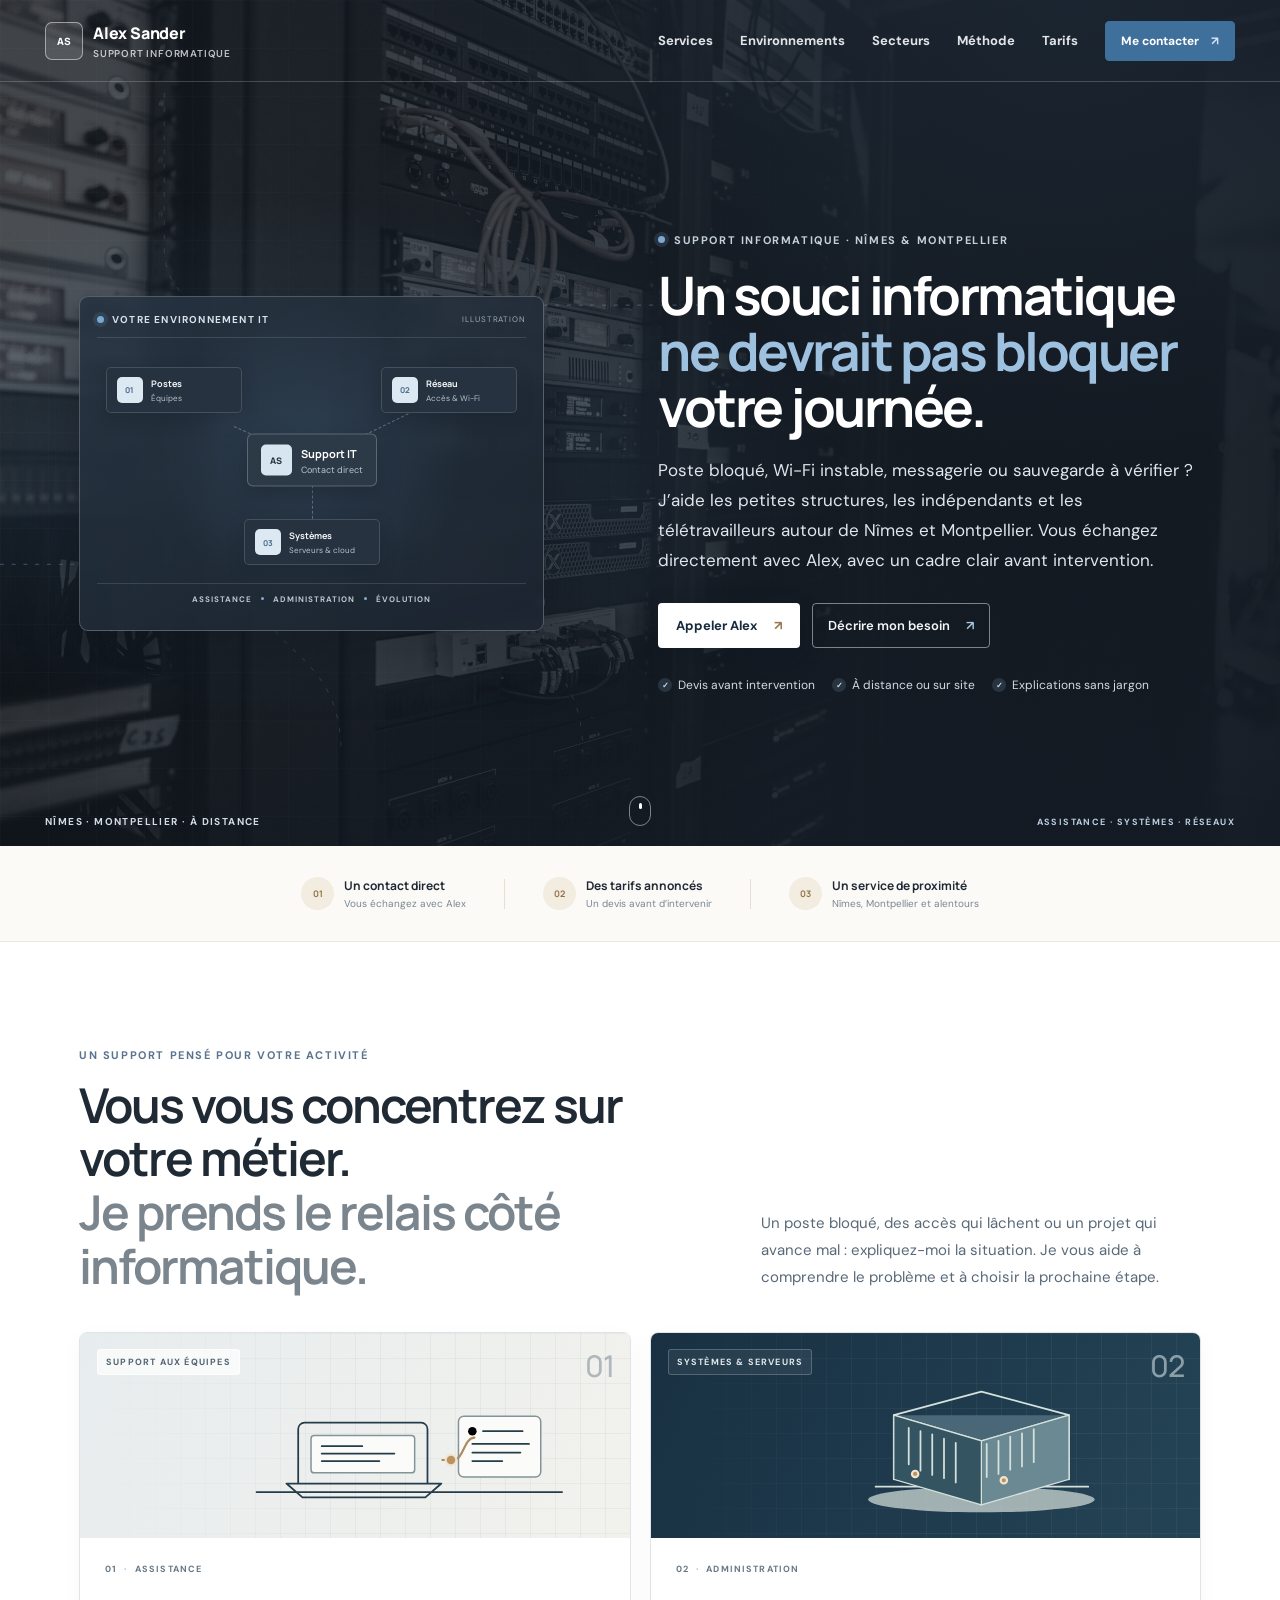
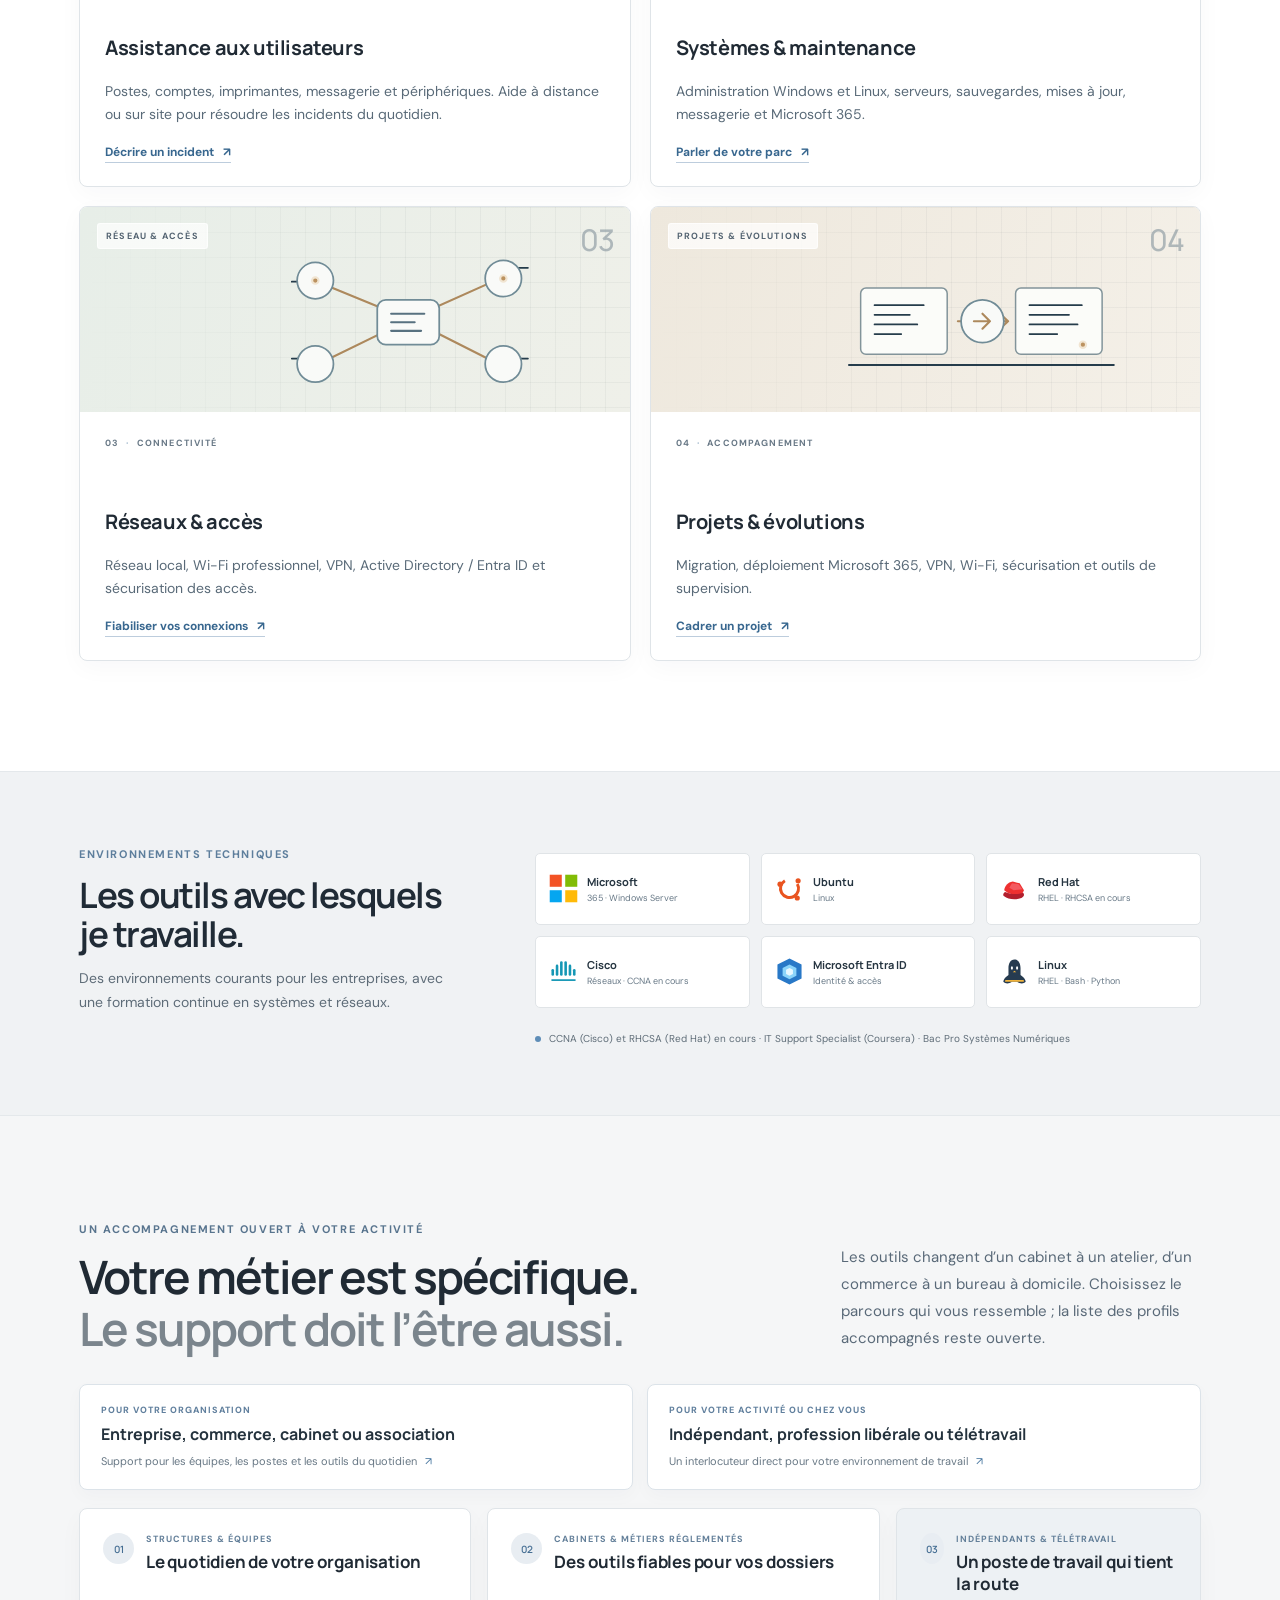
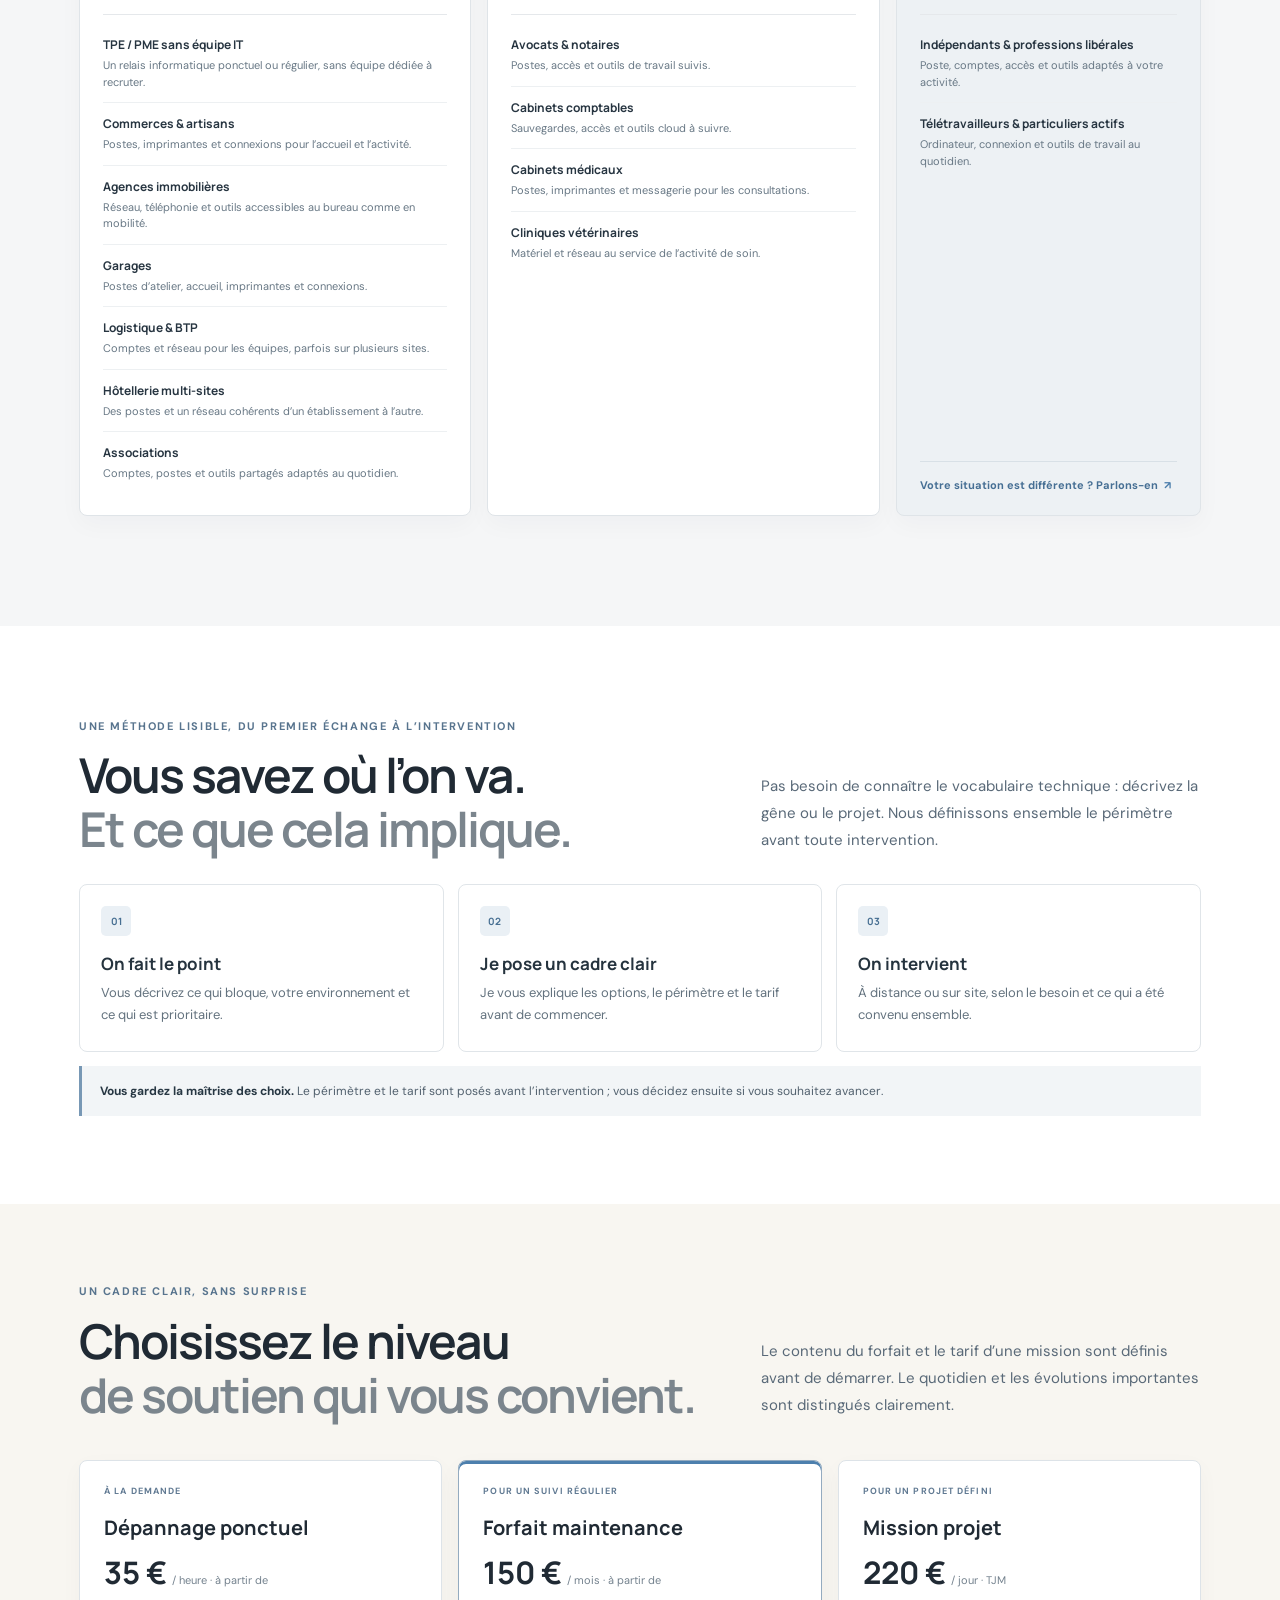
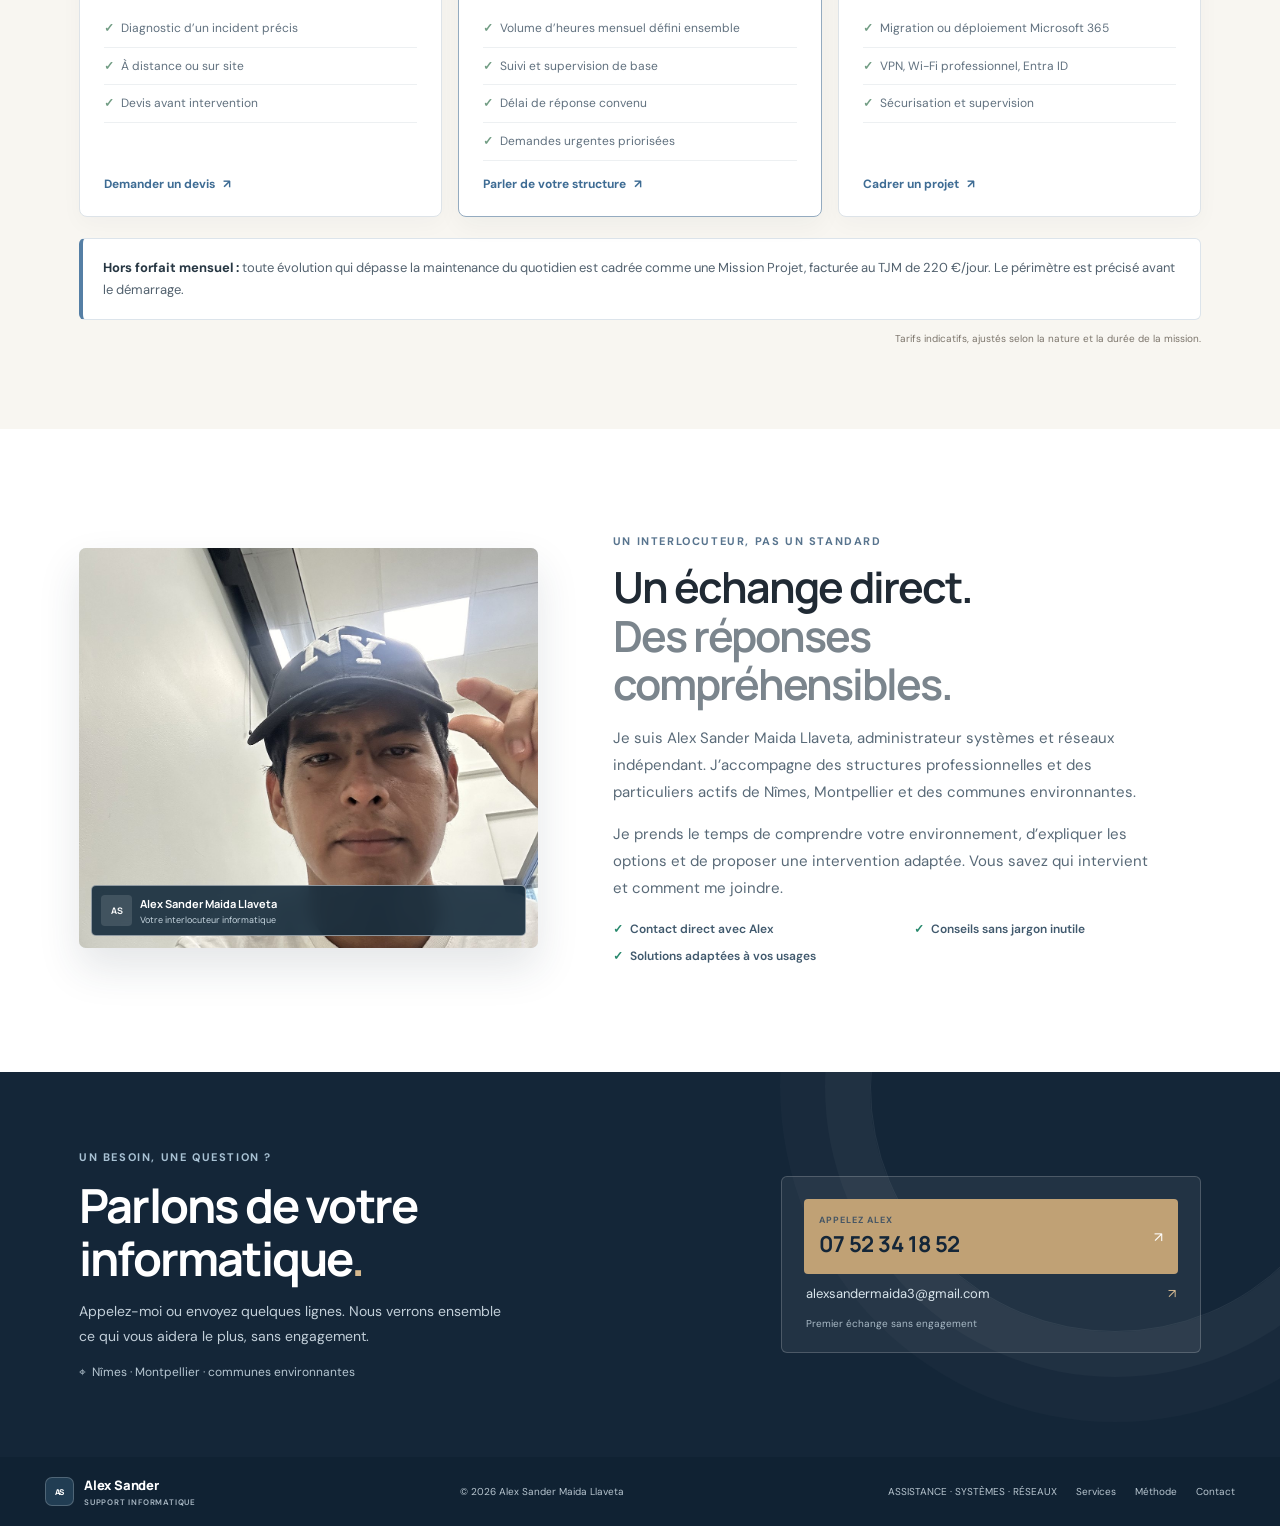
==== commit 8ac7a238: "Add files via upload" ====
--- a/index.html
+++ b/index.html
@@ -15,7 +15,7 @@
   <header class="site-header">
     <a class="brand" href="#accueil" aria-label="Accueil"><span class="brand-mark">AS</span><span class="brand-name">Alex Sander<small>Support informatique</small></span></a>
     <button class="menu-toggle" aria-label="Ouvrir le menu" aria-expanded="false"><span></span><span></span></button>
-    <nav class="nav" aria-label="Navigation principale"><a href="#services">Services</a><a href="#outils">Environnements</a><a href="#secteurs">Secteurs</a><a href="#tarifs">Tarifs</a><a class="nav-contact" href="#contact">Me contacter <span>↗</span></a></nav>
+    <nav class="nav" aria-label="Navigation principale"><a href="#services">Services</a><a href="#outils">Environnements</a><a href="#secteurs">Secteurs</a><a href="#methode">Méthode</a><a href="#tarifs">Tarifs</a><a class="nav-contact" href="#contact">Me contacter <span>↗</span></a></nav>
   </header>
   <main>
     <section class="hero" id="accueil">
@@ -36,10 +36,10 @@
         </div>
         <div class="hero-copy">
           <p class="hero-kicker"><span></span> SUPPORT INFORMATIQUE · NÎMES & MONTPELLIER</p>
-          <h1>Votre activité avance.<br><em>Votre informatique suit.</em></h1>
-          <p class="hero-lead">Pour les structures comme pour les personnes en télétravail, un interlocuteur direct pour vos postes, comptes, Wi-Fi et outils de travail. Des solutions claires, à distance ou sur site, adaptées à votre besoin.</p>
-          <div class="hero-actions"><a class="button button-light" href="tel:+33752341852">Appeler Alex <span>↗</span></a><a class="hero-link" href="#services">Découvrir les services <span>↓</span></a></div>
-          <div class="hero-reassurance"><span><i>✓</i> Devis avant intervention</span><span><i>✓</i> Sur site ou à distance</span></div>
+          <h1>Un souci informatique<br><em>ne devrait pas bloquer</em><br>votre journée.</h1>
+          <p class="hero-lead">Poste bloqué, Wi-Fi instable, messagerie ou sauvegarde à vérifier ? J’aide les petites structures, les indépendants et les télétravailleurs autour de Nîmes et Montpellier. Vous échangez directement avec Alex, avec un cadre clair avant intervention.</p>
+          <div class="hero-actions"><a class="button button-light" href="tel:+33752341852">Appeler Alex <span>↗</span></a><a class="hero-link" href="#contact">Décrire mon besoin <span>↗</span></a></div>
+          <div class="hero-reassurance"><span><i>✓</i> Devis avant intervention</span><span><i>✓</i> À distance ou sur site</span><span><i>✓</i> Explications sans jargon</span></div>
         </div>
       </div>
       <div class="hero-caption"><span>NÎMES · MONTPELLIER · À DISTANCE</span><span>ASSISTANCE · SYSTÈMES · RÉSEAUX</span></div>
@@ -68,25 +68,28 @@
       </div><p class="training-note"><span></span> CCNA (Cisco) et RHCSA (Red Hat) en cours · IT Support Specialist (Coursera) · Bac Pro Systèmes Numériques</p></div></section>
 
         <section class="audiences" id="secteurs"><div class="section-wrap">
-      <div class="section-heading"><div><p class="eyebrow">UN ACCOMPAGNEMENT OUVERT À VOTRE ACTIVITÉ</p><h2>Votre métier est spécifique.<br><span>Le support doit l’être aussi.</span></h2></div><p>Les outils changent d’un cabinet à un atelier, d’un commerce à un bureau à domicile. Voici quelques profils que je peux accompagner, et la liste reste ouverte.</p></div>
+      <div class="section-heading"><div><p class="eyebrow">UN ACCOMPAGNEMENT OUVERT À VOTRE ACTIVITÉ</p><h2>Votre métier est spécifique.<br><span>Le support doit l’être aussi.</span></h2></div><p>Les outils changent d’un cabinet à un atelier, d’un commerce à un bureau à domicile. Choisissez le parcours qui vous ressemble ; la liste des profils accompagnés reste ouverte.</p></div>
+      <div class="audience-routes" aria-label="Choisir votre profil"><a href="#structures"><span>POUR VOTRE ORGANISATION</span><b>Entreprise, commerce, cabinet ou association</b><small>Support pour les équipes, les postes et les outils du quotidien <i>↗</i></small></a><a href="#autonomie"><span>POUR VOTRE ACTIVITÉ OU CHEZ VOUS</span><b>Indépendant, profession libérale ou télétravail</b><small>Un interlocuteur direct pour votre environnement de travail <i>↗</i></small></a></div>
       <div class="audience-grid">
-        <article class="audience-group"><div class="audience-head"><span>01</span><div><small>STRUCTURES & ÉQUIPES</small><h3>Le quotidien de votre organisation</h3></div></div><ul><li><b>TPE / PME sans équipe IT</b><small>Un relais informatique ponctuel ou régulier.</small></li><li><b>Commerces & artisans</b><small>Postes, comptes, imprimantes et connexions.</small></li><li><b>Agences immobilières</b><small>Réseau, téléphonie et travail en mobilité.</small></li><li><b>Garages</b><small>Postes d’atelier, accueil et périphériques.</small></li><li><b>Logistique & BTP</b><small>Utilisateurs, comptes et réseaux multi-sites.</small></li><li><b>Hôtellerie multi-sites</b><small>Des outils cohérents d’un établissement à l’autre.</small></li></ul></article>
-        <article class="audience-group"><div class="audience-head"><span>02</span><div><small>CABINETS & PROFESSIONS LIBÉRALES</small><h3>Des outils fiables pour vos dossiers</h3></div></div><ul><li><b>Avocats & notaires</b><small>Accès, postes et outils de travail suivis.</small></li><li><b>Cabinets comptables</b><small>Sauvegardes, accès et outils cloud.</small></li><li><b>Cabinets médicaux</b><small>Postes, imprimantes et messagerie pour les consultations.</small></li><li><b>Cliniques vétérinaires</b><small>Matériel et réseau au service de l’activité de soin.</small></li><li><b>Indépendants & professions libérales</b><small>Un interlocuteur informatique adapté à votre rythme.</small></li></ul></article>
-        <article class="audience-group audience-personal"><div class="audience-head"><span>03</span><div><small>ASSOCIATIONS & TÉLÉTRAVAIL</small><h3>Un coup de main, même hors bureau</h3></div></div><ul><li><b>Associations</b><small>Comptes, postes et outils partagés au quotidien.</small></li><li><b>Particuliers actifs & télétravailleurs</b><small>Un poste de travail et une connexion sur lesquels compter.</small></li></ul><a href="#contact">Votre situation est différente ? Parlons-en <span>↗</span></a></article>
+        <article class="audience-group" id="structures"><div class="audience-head"><span>01</span><div><small>STRUCTURES & ÉQUIPES</small><h3>Le quotidien de votre organisation</h3></div></div><ul><li><b>TPE / PME sans équipe IT</b><small>Un relais informatique ponctuel ou régulier, sans équipe dédiée à recruter.</small></li><li><b>Commerces & artisans</b><small>Postes, imprimantes et connexions pour l’accueil et l’activité.</small></li><li><b>Agences immobilières</b><small>Réseau, téléphonie et outils accessibles au bureau comme en mobilité.</small></li><li><b>Garages</b><small>Postes d’atelier, accueil, imprimantes et connexions.</small></li><li><b>Logistique & BTP</b><small>Comptes et réseau pour les équipes, parfois sur plusieurs sites.</small></li><li><b>Hôtellerie multi-sites</b><small>Des postes et un réseau cohérents d’un établissement à l’autre.</small></li><li><b>Associations</b><small>Comptes, postes et outils partagés adaptés au quotidien.</small></li></ul></article>
+        <article class="audience-group"><div class="audience-head"><span>02</span><div><small>CABINETS & MÉTIERS RÉGLEMENTÉS</small><h3>Des outils fiables pour vos dossiers</h3></div></div><ul><li><b>Avocats & notaires</b><small>Postes, accès et outils de travail suivis.</small></li><li><b>Cabinets comptables</b><small>Sauvegardes, accès et outils cloud à suivre.</small></li><li><b>Cabinets médicaux</b><small>Postes, imprimantes et messagerie pour les consultations.</small></li><li><b>Cliniques vétérinaires</b><small>Matériel et réseau au service de l’activité de soin.</small></li></ul></article>
+        <article class="audience-group audience-personal" id="autonomie"><div class="audience-head"><span>03</span><div><small>INDÉPENDANTS & TÉLÉTRAVAIL</small><h3>Un poste de travail qui tient la route</h3></div></div><ul><li><b>Indépendants & professions libérales</b><small>Poste, comptes, accès et outils adaptés à votre activité.</small></li><li><b>Télétravailleurs & particuliers actifs</b><small>Ordinateur, connexion et outils de travail au quotidien.</small></li></ul><a href="#contact">Votre situation est différente ? Parlons-en <span>↗</span></a></article>
       </div>
     </div></section>
 
-    <section class="pricing" id="tarifs"><div class="section-wrap"><div class="section-heading"><div><p class="eyebrow">UN CADRE CLAIR, SANS SURPRISE</p><h2>Choisissez le niveau<br><span>de soutien qui vous convient.</span></h2></div><p>Vous connaissez le tarif et le périmètre avant de démarrer. Les formules s’adaptent à votre parc et à la fréquence de vos besoins.</p></div><div class="price-grid">
+    <section class="method" id="methode"><div class="section-wrap"><div class="section-heading"><div><p class="eyebrow">UNE MÉTHODE LISIBLE, DU PREMIER ÉCHANGE À L’INTERVENTION</p><h2>Vous savez où l’on va.<br><span>Et ce que cela implique.</span></h2></div><p>Pas besoin de connaître le vocabulaire technique : décrivez la gêne ou le projet. Nous définissons ensemble le périmètre avant toute intervention.</p></div><div class="method-grid"><article><span>01</span><h3>On fait le point</h3><p>Vous décrivez ce qui bloque, votre environnement et ce qui est prioritaire.</p></article><article><span>02</span><h3>Je pose un cadre clair</h3><p>Je vous explique les options, le périmètre et le tarif avant de commencer.</p></article><article><span>03</span><h3>On intervient</h3><p>À distance ou sur site, selon le besoin et ce qui a été convenu ensemble.</p></article></div><div class="method-note"><b>Vous gardez la maîtrise des choix.</b> Le périmètre et le tarif sont posés avant l’intervention ; vous décidez ensuite si vous souhaitez avancer.</div></div></section>
+
+    <section class="pricing" id="tarifs"><div class="section-wrap"><div class="section-heading"><div><p class="eyebrow">UN CADRE CLAIR, SANS SURPRISE</p><h2>Choisissez le niveau<br><span>de soutien qui vous convient.</span></h2></div><p>Le contenu du forfait et le tarif d’une mission sont définis avant de démarrer. Le quotidien et les évolutions importantes sont distingués clairement.</p></div><div class="price-grid">
       <article class="price-card"><span class="price-type">À LA DEMANDE</span><h3>Dépannage ponctuel</h3><div class="price"><strong>35 €</strong><span> / heure · à partir de</span></div><ul><li>Diagnostic d’un incident précis</li><li>À distance ou sur site</li><li>Devis avant intervention</li></ul><a href="#contact">Demander un devis <b>↗</b></a></article>
-      <article class="price-card price-featured"><span class="price-type">POUR UN SUIVI RÉGULIER</span><h3>Forfait maintenance</h3><div class="price"><strong>150 €</strong><span> / mois · à partir de</span></div><ul><li>Volume d’heures défini ensemble</li><li>Suivi et supervision de base</li><li>Délai de réponse convenu</li><li>Priorité aux demandes urgentes</li></ul><a href="#contact">Parler de votre structure <b>↗</b></a></article>
-      <article class="price-card"><span class="price-type">POUR UN PROJET DÉFINI</span><h3>Mission projet</h3><div class="price"><strong>Sur devis</strong></div><ul><li>Migration ou déploiement Microsoft 365</li><li>VPN, Wi-Fi professionnel, Entra ID</li><li>Sécurisation et supervision</li></ul><a href="#contact">Présenter votre projet <b>↗</b></a></article>
-    </div><p class="pricing-note">Tarifs indicatifs, ajustés selon la nature et la durée de la mission.</p></div></section>
+      <article class="price-card price-featured"><span class="price-type">POUR UN SUIVI RÉGULIER</span><h3>Forfait maintenance</h3><div class="price"><strong>150 €</strong><span> / mois · à partir de</span></div><ul><li>Volume d’heures mensuel défini ensemble</li><li>Suivi et supervision de base</li><li>Délai de réponse convenu</li><li>Demandes urgentes priorisées</li></ul><a href="#contact">Parler de votre structure <b>↗</b></a></article>
+      <article class="price-card"><span class="price-type">POUR UN PROJET DÉFINI</span><h3>Mission projet</h3><div class="price"><strong>220 €</strong><span> / jour · TJM</span></div><ul><li>Migration ou déploiement Microsoft 365</li><li>VPN, Wi-Fi professionnel, Entra ID</li><li>Sécurisation et supervision</li></ul><a href="#contact">Cadrer un projet <b>↗</b></a></article>
+    </div><p class="pricing-boundary"><b>Hors forfait mensuel :</b> toute évolution qui dépasse la maintenance du quotidien est cadrée comme une Mission Projet, facturée au TJM de 220 €/jour. Le périmètre est précisé avant le démarrage.</p><p class="pricing-note">Tarifs indicatifs, ajustés selon la nature et la durée de la mission.</p></div></section>
 
     <section class="about section-wrap" id="apropos"><div class="about-photo"><img src="alex-photo.jpg" alt="Alex Sander Maida Llaveta, administrateur systèmes et réseaux"><div class="photo-label"><span>AS</span><div><b>Alex Sander Maida Llaveta</b><small>Votre interlocuteur informatique</small></div></div></div><div class="about-copy"><p class="eyebrow">UN INTERLOCUTEUR, PAS UN STANDARD</p><h2>Un échange direct.<br><span>Des réponses compréhensibles.</span></h2><p>Je suis Alex Sander Maida Llaveta, administrateur systèmes et réseaux indépendant. J’accompagne des structures professionnelles et des particuliers actifs de Nîmes, Montpellier et des communes environnantes.</p><p>Je prends le temps de comprendre votre environnement, d’expliquer les options et de proposer une intervention adaptée. Vous savez qui intervient et comment me joindre.</p><div class="about-points"><span><b>✓</b> Contact direct avec Alex</span><span><b>✓</b> Conseils sans jargon inutile</span><span><b>✓</b> Solutions adaptées à vos usages</span></div></div></section>
 
     <section class="contact" id="contact"><div class="contact-glow"></div><div class="section-wrap contact-inner"><div><p class="eyebrow">UN BESOIN, UNE QUESTION ?</p><h2>Parlons de votre<br>informatique<span>.</span></h2><p>Appelez-moi ou envoyez quelques lignes. Nous verrons ensemble ce qui vous aidera le plus, sans engagement.</p><div class="contact-area">⌖ &nbsp;Nîmes · Montpellier · communes environnantes</div></div><div class="contact-actions"><a class="contact-phone" href="tel:+33752341852"><span><small>APPELEZ ALEX</small><b>07 52 34 18 52</b></span><i>↗</i></a><a class="contact-email" href="mailto:alexsandermaida3@gmail.com">alexsandermaida3@gmail.com <span>↗</span></a><small class="contact-promise">Premier échange sans engagement</small></div></div></section>
   </main>
-  <footer class="footer"><a class="brand" href="#accueil"><span class="brand-mark">AS</span><span class="brand-name">Alex Sander<small>Support informatique</small></span></a><span>© <span id="year"></span> Alex Sander Maida Llaveta</span><div><span>ASSISTANCE · SYSTÈMES · RÉSEAUX</span><a href="#services">Services</a><a href="#contact">Contact</a></div></footer>
+  <footer class="footer"><a class="brand" href="#accueil"><span class="brand-mark">AS</span><span class="brand-name">Alex Sander<small>Support informatique</small></span></a><span>© <span id="year"></span> Alex Sander Maida Llaveta</span><div><span>ASSISTANCE · SYSTÈMES · RÉSEAUX</span><a href="#services">Services</a><a href="#methode">Méthode</a><a href="#contact">Contact</a></div></footer>
   <script src="script.js"></script>
 </body>
 </html>
--- a/style.css
+++ b/style.css
@@ -37,3 +37,64 @@
 @media(max-width:760px){.nav{font-size:14px}.nav-contact{font-size:13px}.site-header{font-size:14px}}
 .hero-photo{display:block;position:absolute;inset:0;z-index:-4;width:100%;height:100%;object-fit:cover;object-position:center 48%;opacity:.78;filter:grayscale(76%) saturate(.38) brightness(.69);animation:heroPhotoDrift 28s ease-in-out infinite alternate}.hero-overlay{display:block;position:absolute;inset:0;z-index:-3;background:linear-gradient(90deg,rgba(21,29,38,.16) 0%,rgba(22,31,42,.38) 39%,rgba(22,30,40,.74) 62%,rgba(20,27,36,.9) 100%),linear-gradient(0deg,rgba(20,27,36,.55),rgba(20,27,36,.12) 48%,rgba(20,27,36,.45))}.hero:before{z-index:-2;background:radial-gradient(ellipse at 21% 54%,rgba(79,125,168,.24),transparent 40%),radial-gradient(ellipse at 84% 0%,rgba(93,130,164,.1),transparent 39%)}.hero-diagram{background:linear-gradient(145deg,rgba(39,52,66,.88),rgba(27,36,47,.87));border-color:#ffffff3a}.hero-caption a{font-size:9px;letter-spacing:.2px;color:#c1d0dc}.hero-caption a:hover{color:#fff;text-decoration:underline}.footer>div a:first-child{color:#aebdca}@keyframes heroPhotoDrift{from{transform:scale(1.01)}to{transform:scale(1.045)}}
 @media(prefers-reduced-motion:reduce){.hero-photo{animation:none}}
+
+
+/* Parcours clients, méthode et limites de prestation */
+#audiences,#structures,#autonomie,#methode,#tarifs { scroll-margin-top: 94px; }
+.hero h1 { font-size: clamp(48px, 4.15vw, 60px); letter-spacing: -2.5px; }
+.hero-actions { gap: 12px; }
+.hero-actions .hero-link {
+  display: inline-flex; align-items: center; gap: 8px; padding: 13px 15px;
+  border: 1px solid #ffffff75; border-radius: 4px; color: #f4f7f9;
+  transition: background .2s, border-color .2s, transform .2s;
+}
+.hero-actions .hero-link:hover { background: #ffffff16; border-color: #b9cfe3; color: #fff; transform: translateY(-1px); }
+.audience-routes { display: grid; grid-template-columns: repeat(2,minmax(0,1fr)); gap: 14px; margin: 0 0 18px; }
+.audience-routes a {
+  display: grid; gap: 7px; min-height: 106px; padding: 19px 21px;
+  border: 1px solid #dce3e9; border-radius: 8px; background: #fff;
+  box-shadow: 0 6px 18px #1e2b3707; transition: transform .2s,border-color .2s,box-shadow .2s;
+}
+.audience-routes a:hover { transform: translateY(-2px); border-color: #9eb5ca; box-shadow: 0 12px 25px #1e2b3712; }
+.audience-routes a>span { color: #607f9d; font-size: 9px; font-weight: 800; letter-spacing: 1px; }
+.audience-routes b { color: #24323d; font: 700 16px/1.35 Manrope,sans-serif; }
+.audience-routes small { color: #687885; font-size: 11px; line-height: 1.5; }
+.audience-routes i { margin-left: 5px; color: #47769f; font-style: normal; }
+.method { padding: 92px 0 88px; background: #fff; }
+.method .section-heading { margin-bottom: 28px; }
+.method-grid { display: grid; grid-template-columns: repeat(3,minmax(0,1fr)); gap: 14px; }
+.method-grid article { min-height: 168px; padding: 21px; border: 1px solid #e0e5e9; border-radius: 8px; background: #fff; }
+.method-grid article>span { display: inline-grid; width: 30px; height: 30px; place-items: center; border-radius: 5px; background: #eaf0f5; color: #476f92; font: 700 10px Manrope,sans-serif; }
+.method-grid h3 { margin: 16px 0 7px; color: #25333e; font: 700 17px Manrope,sans-serif; }
+.method-grid p { margin: 0; color: #63727e; font-size: 13px; line-height: 1.7; }
+.method-note { margin-top: 14px; padding: 15px 18px; border-left: 3px solid #7898b5; background: #f2f5f7; color: #52616e; font-size: 12px; line-height: 1.7; }
+.method-note b { color: #273743; }
+.pricing-boundary { margin: 21px 0 0; padding: 18px 20px; border: 1px solid #dce4eb; border-left: 4px solid #557fa5; border-radius: 6px; background: #fff; color: #52616e; font-size: 13px; line-height: 1.7; }
+.pricing-boundary b { color: #273743; }
+.price-card li { line-height: 1.55; }
+.price-card .price span { white-space: nowrap; }
+
+@media(max-width:1000px) {
+  .hero h1 { font-size: clamp(47px,5.3vw,58px); }
+  .method { padding: 78px 0; }
+}
+@media(max-width:760px) {
+  .hero h1 { font-size: clamp(43px,7vw,55px); }
+  .audience-routes { grid-template-columns: 1fr; gap: 9px; }
+  .audience-routes a { min-height: 0; padding: 16px 18px; }
+  .audience-routes b { font-size: 15px; }
+  .method { padding: 72px 0; }
+  .method-grid { grid-template-columns: 1fr; gap: 9px; }
+  .method-grid article { min-height: 0; padding: 18px; }
+  .method-grid h3 { margin-top: 12px; }
+  .method-note,.pricing-boundary { font-size: 12px; }
+}
+@media(max-width:500px) {
+  .hero h1 { font-size: 40px; letter-spacing: -1.8px; }
+  .hero-actions { align-items: stretch; flex-direction: column; gap: 10px; }
+  .hero-actions .button,.hero-actions .hero-link { min-height: 46px; justify-content: center; }
+  .hero-actions .hero-link { width: fit-content; padding-left: 17px; padding-right: 17px; }
+  .audience-routes a>span { font-size: 8px; }
+  .method-grid h3 { font-size: 16px; }
+  .pricing-boundary { padding: 15px; }
+}
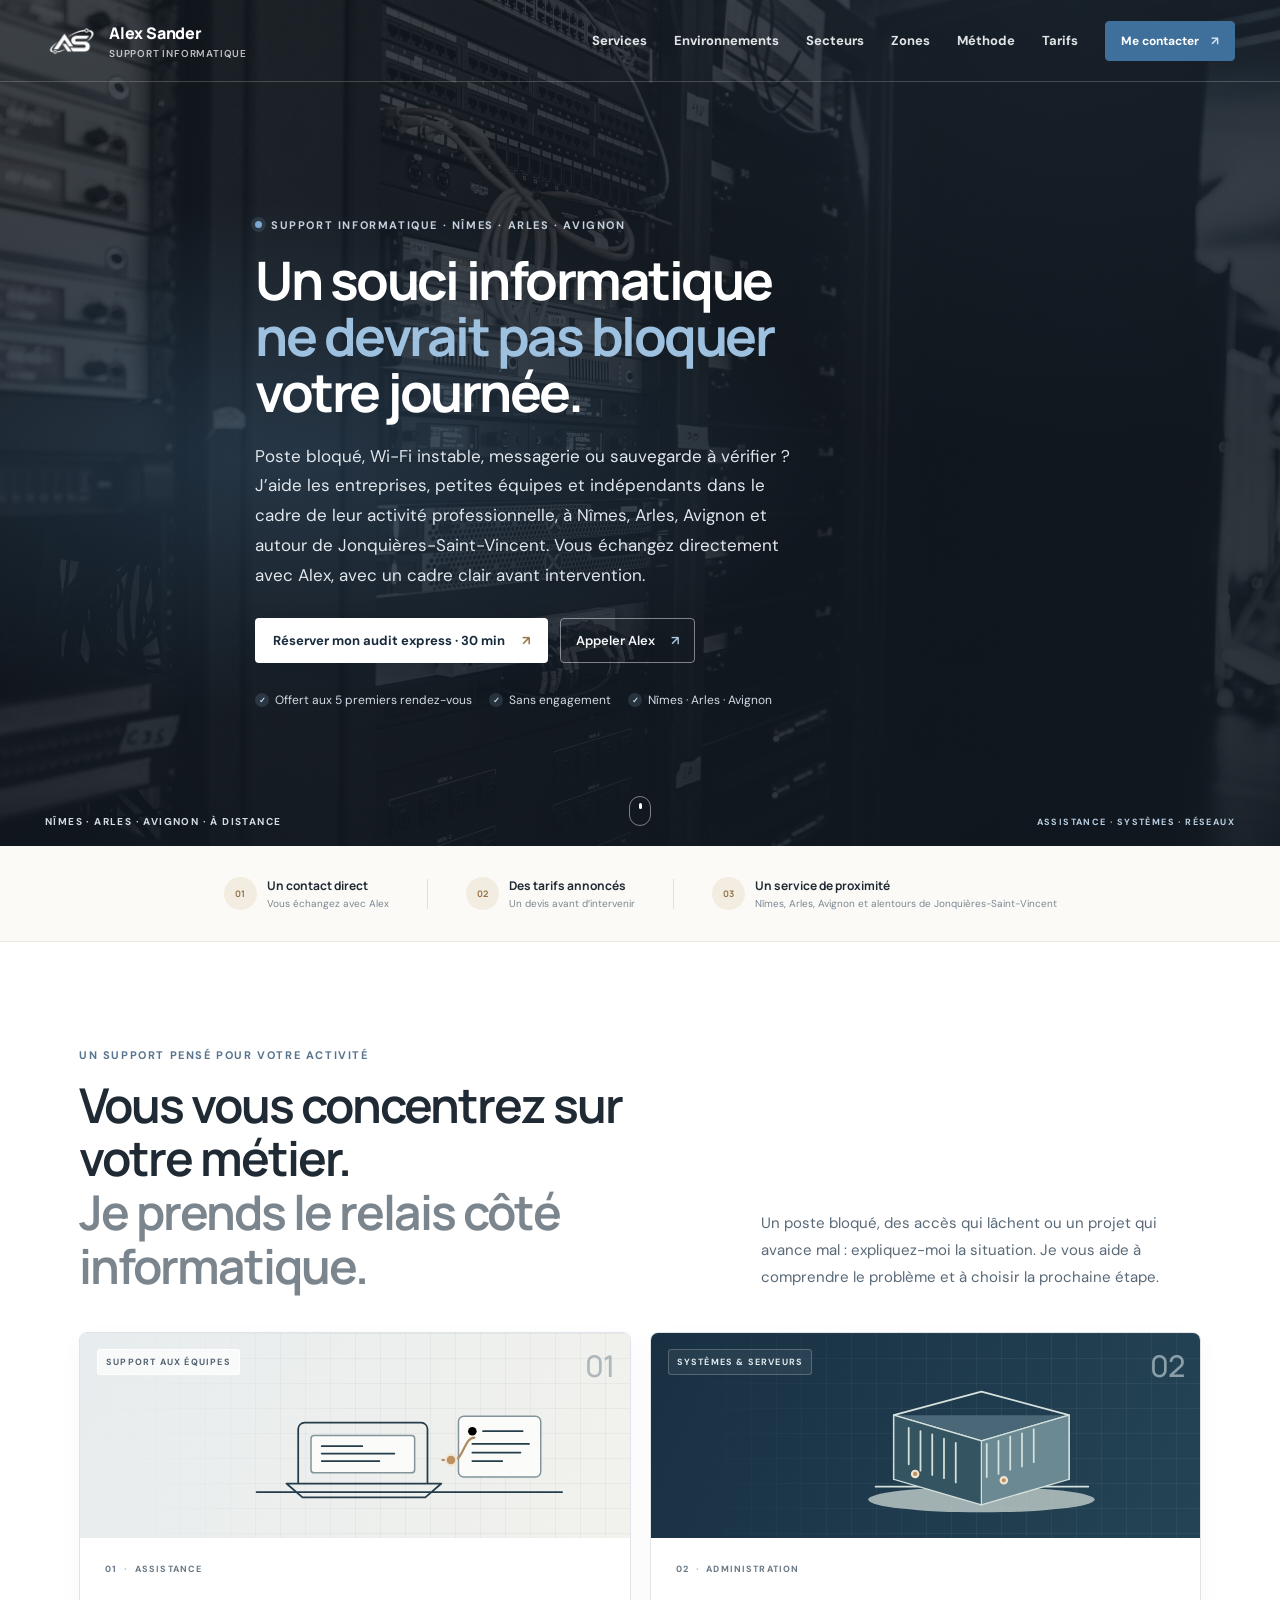
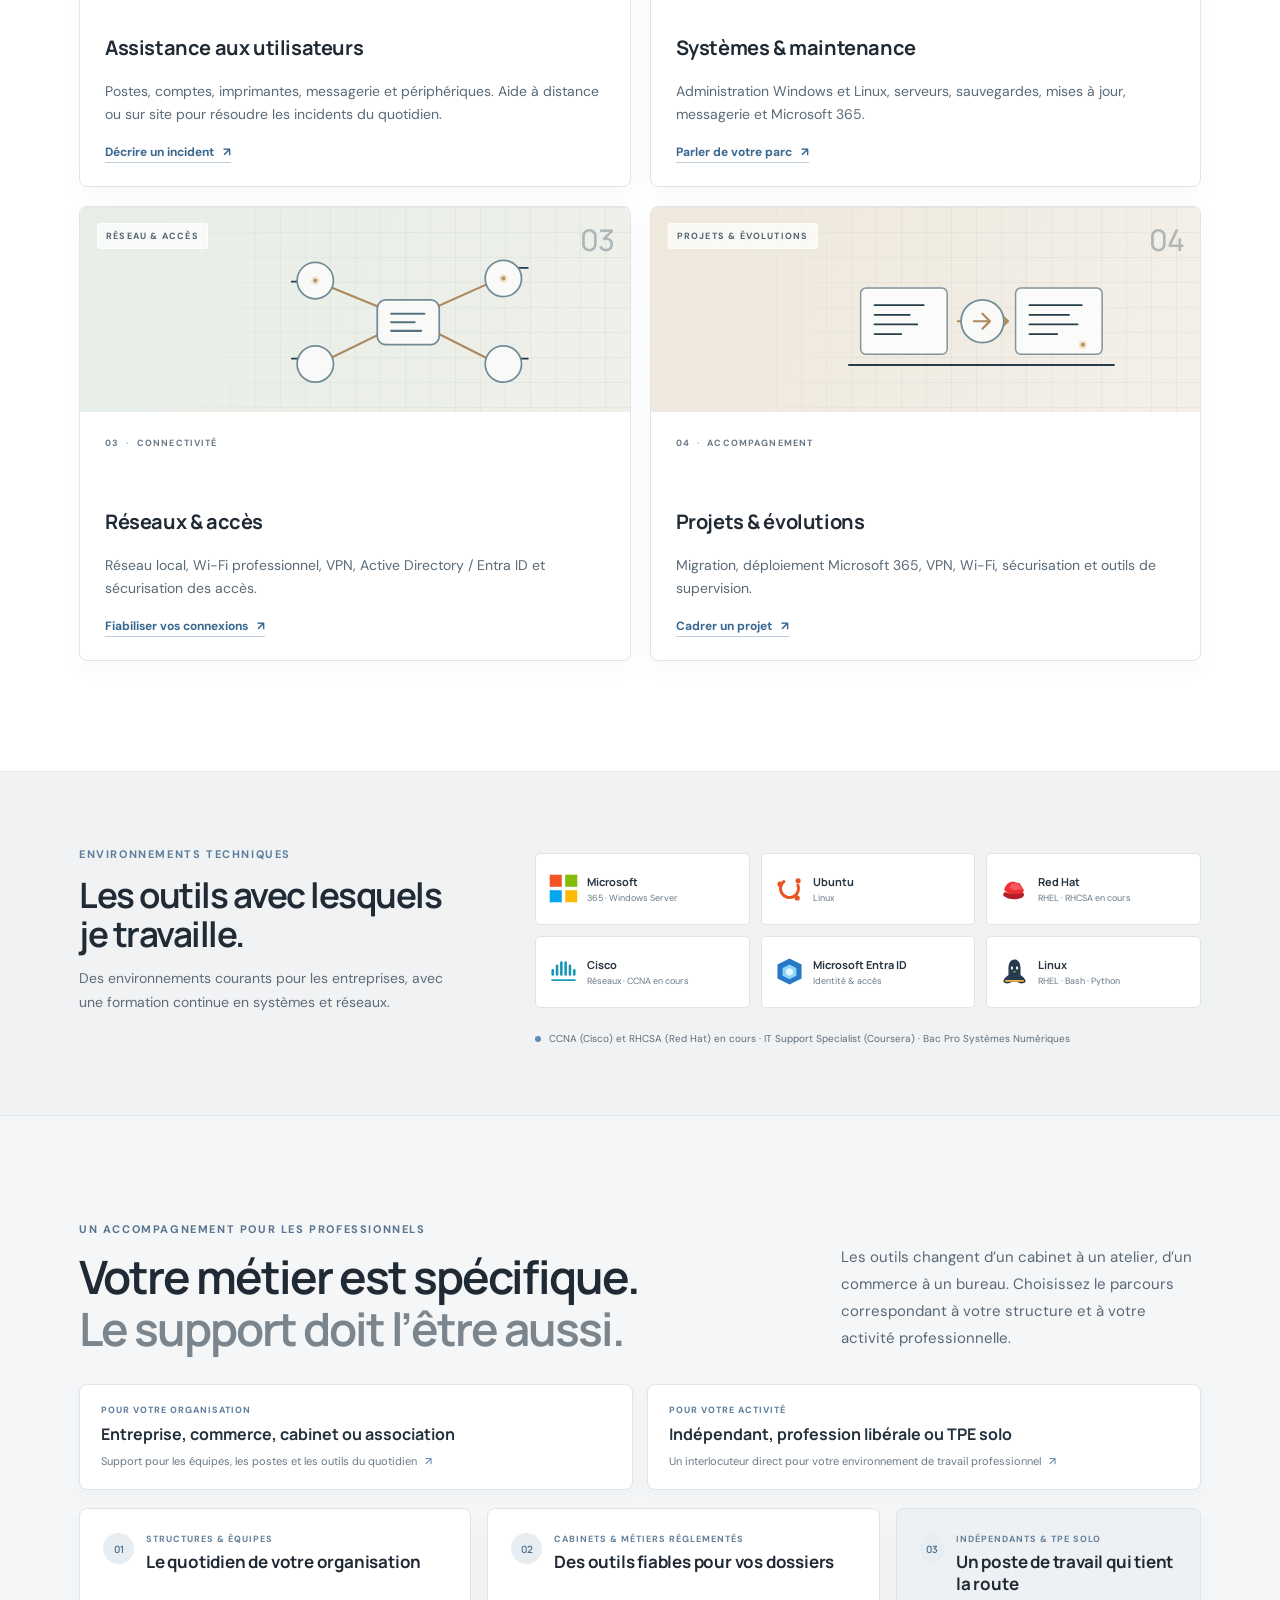
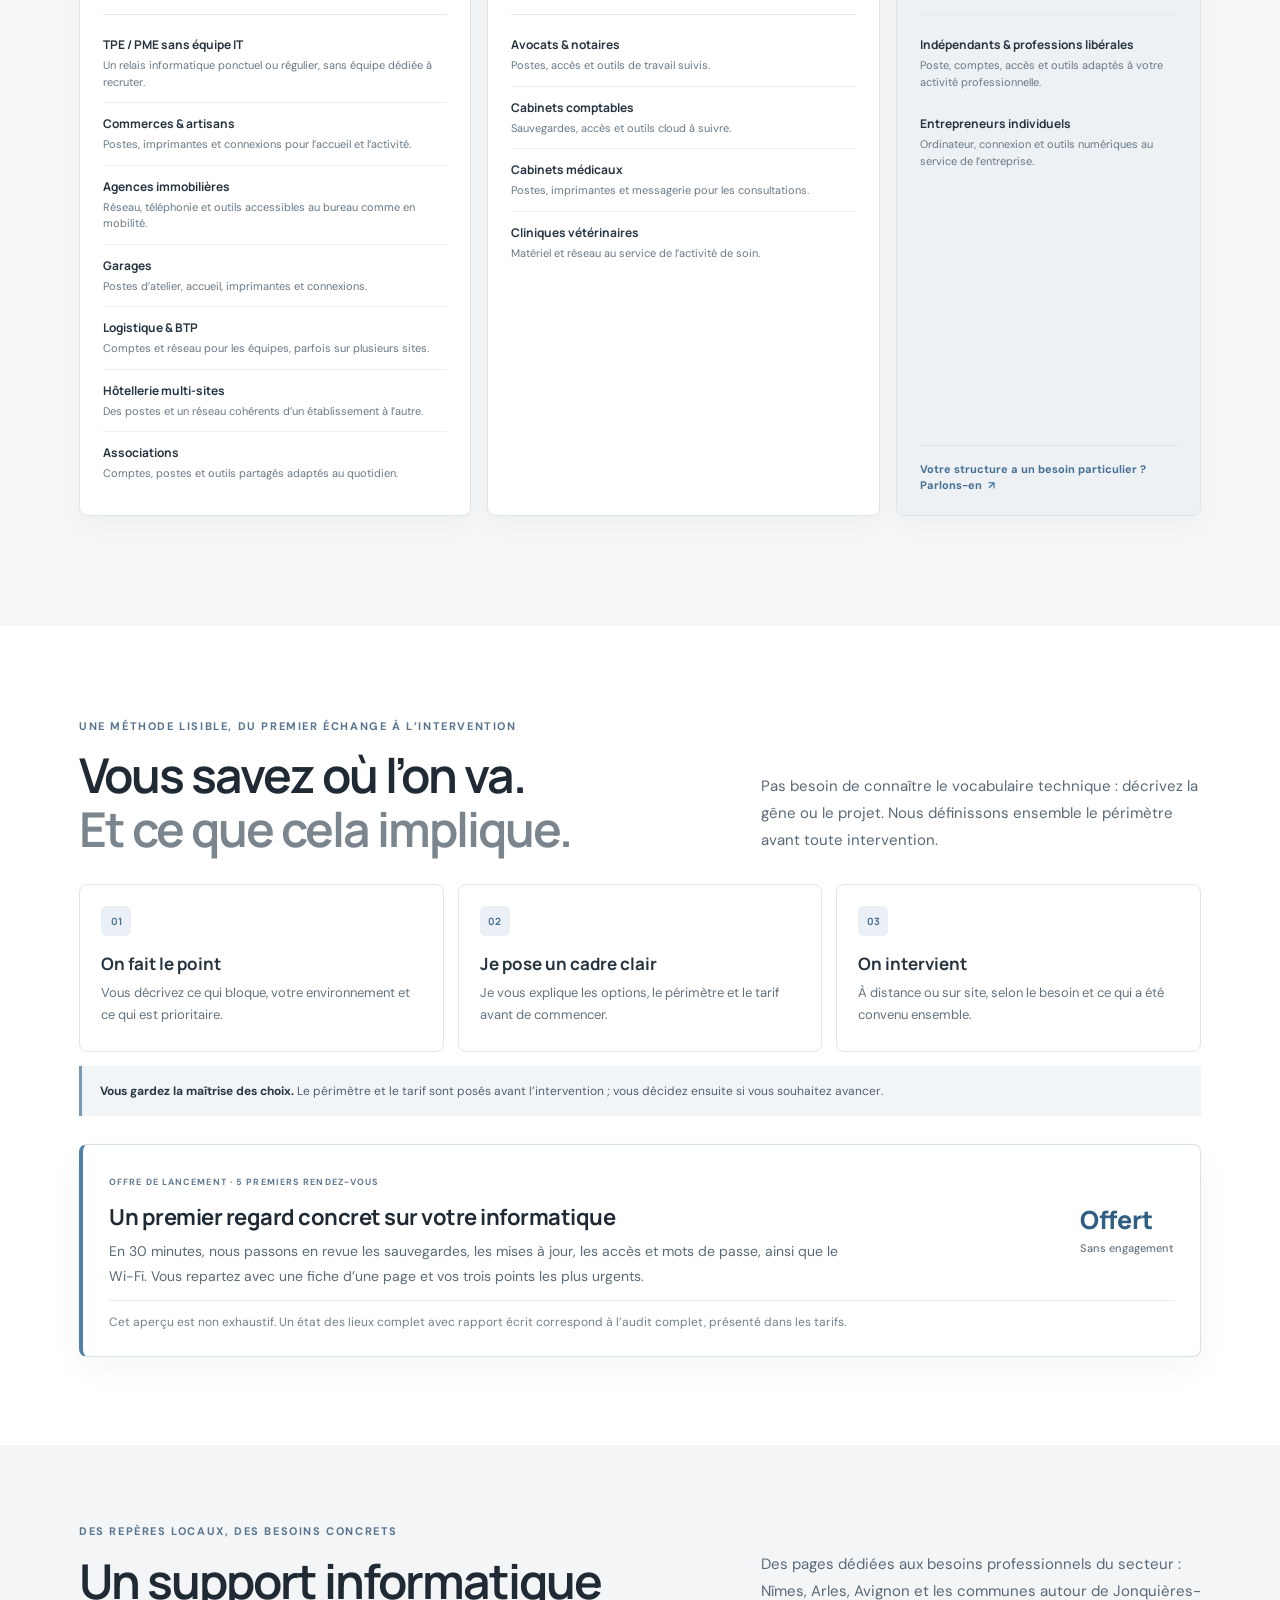
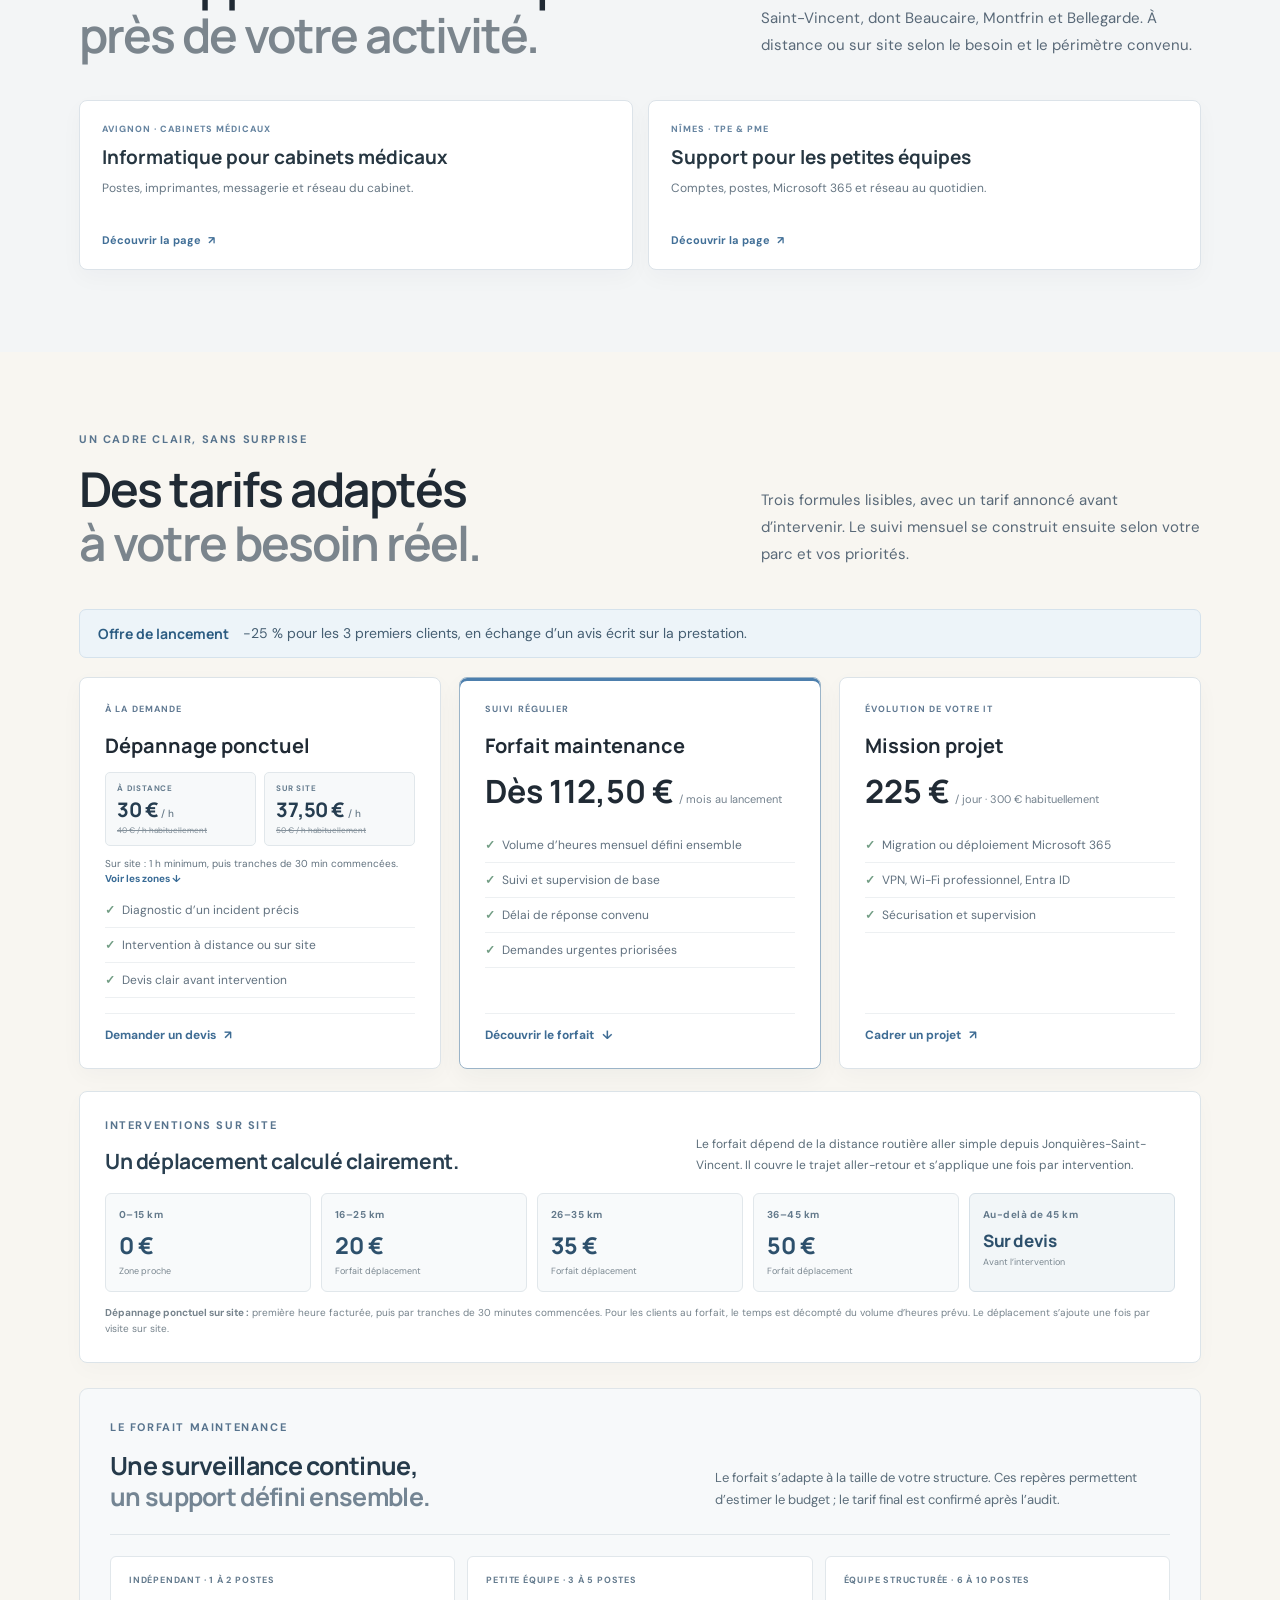
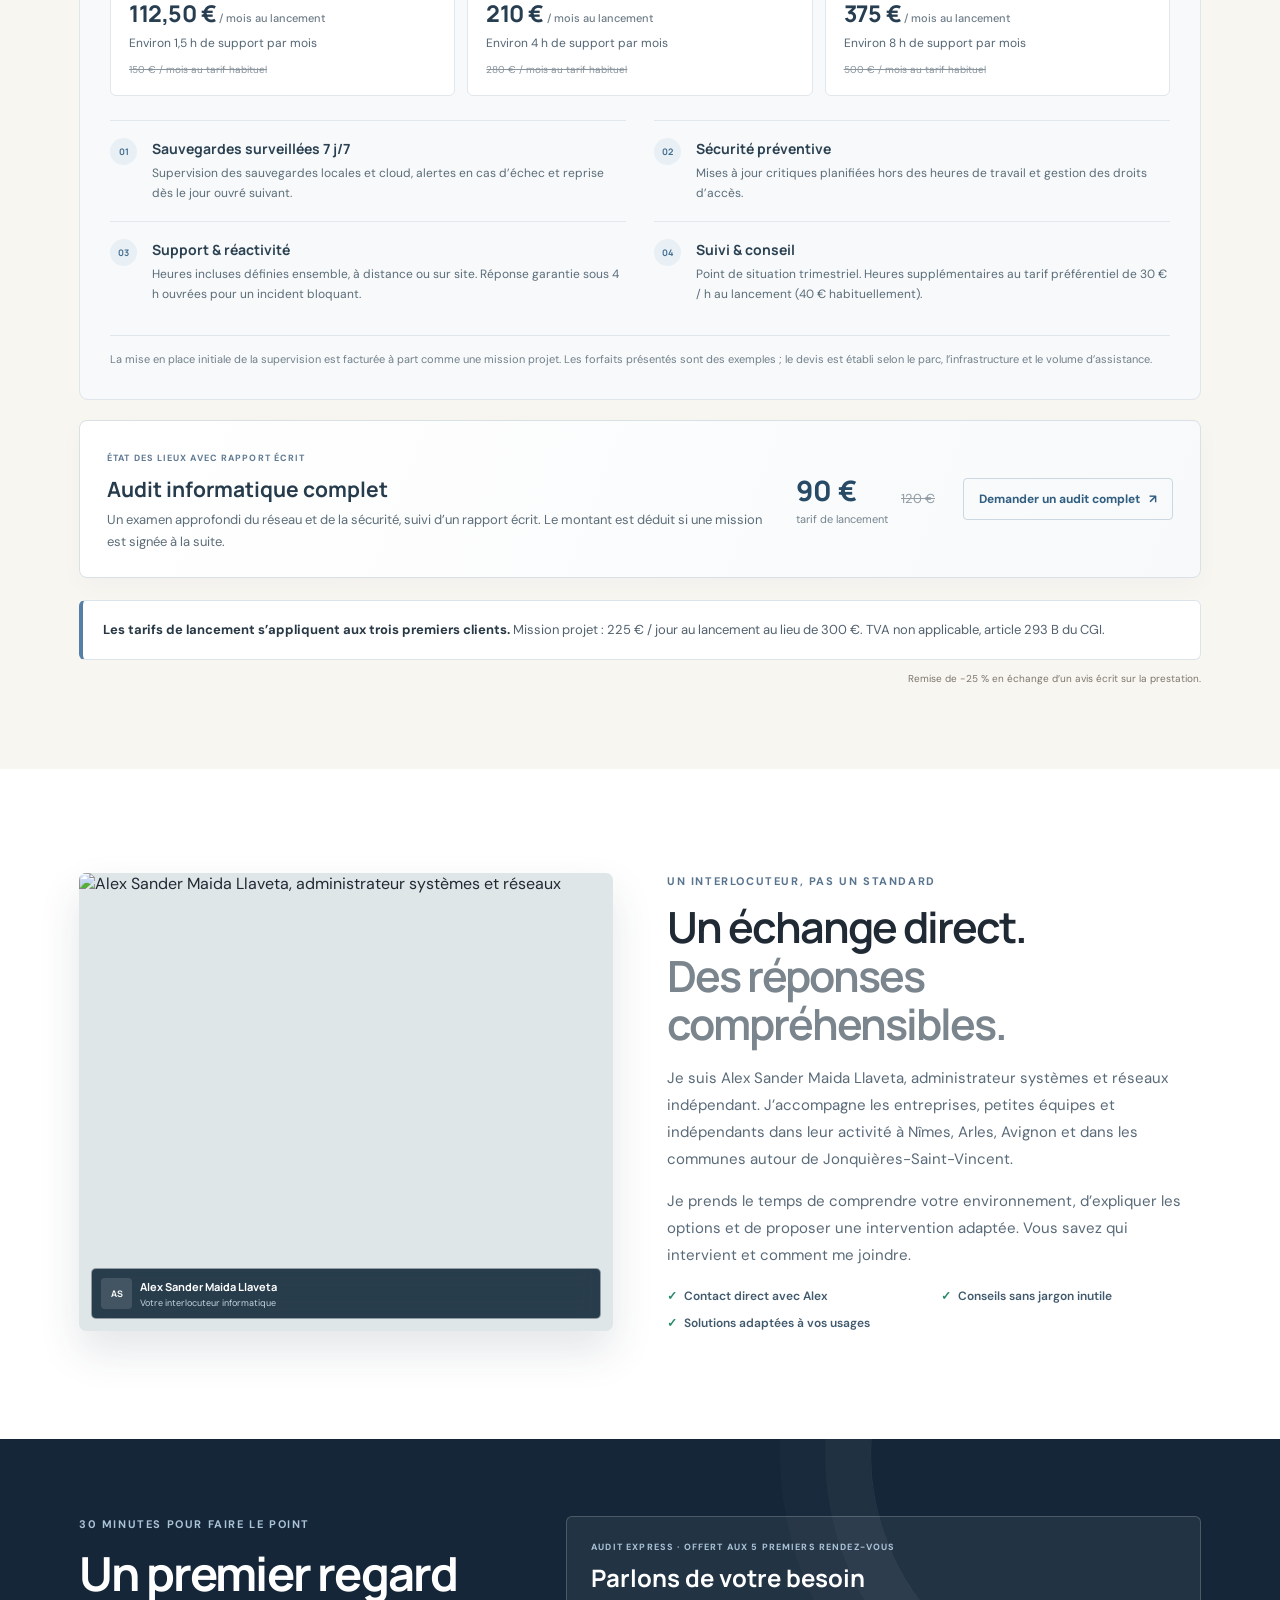
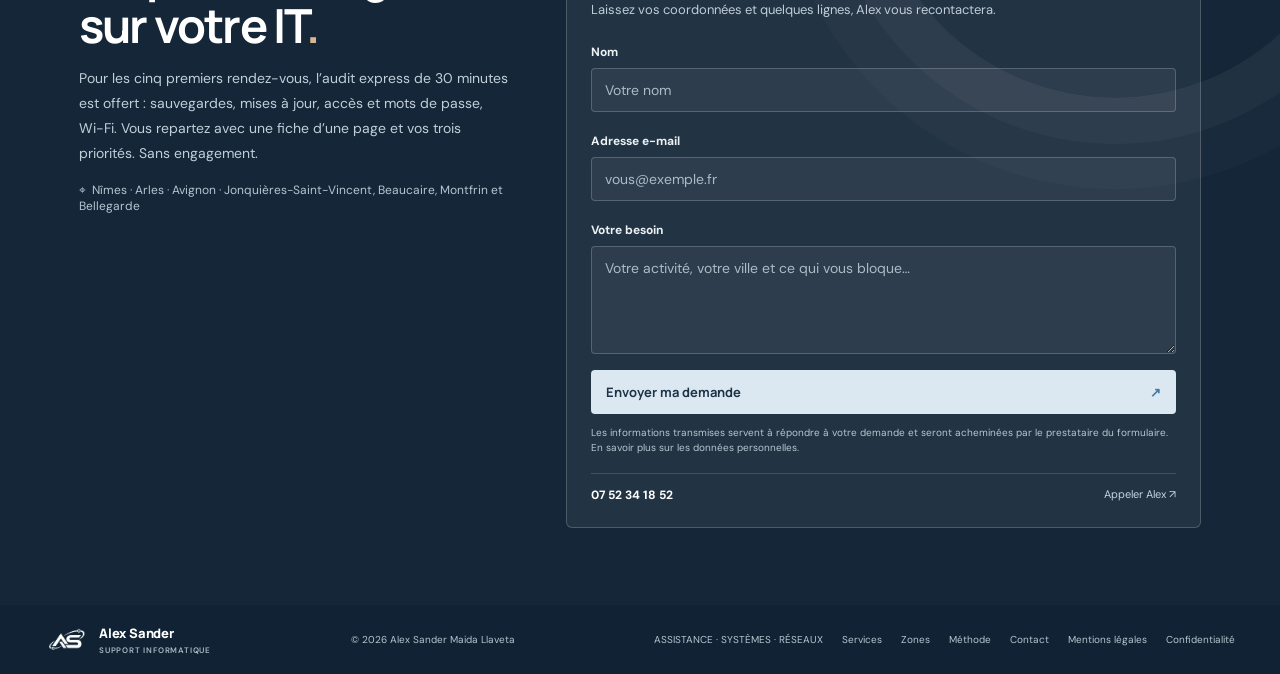
==== commit 5c402ae4: "Add files via upload" ====
--- a/index.html
+++ b/index.html
@@ -4,49 +4,38 @@
   <meta charset="utf-8">
   <meta name="viewport" content="width=device-width, initial-scale=1">
   <meta name="theme-color" content="#101d2a">
-  <meta name="description" content="Support informatique pour professionnels, indépendants et télétravailleurs à Nîmes, Montpellier et alentours. Assistance, systèmes, réseaux et projets avec un interlocuteur direct.">
-  <title>Alex Sander — Support informatique, systèmes & réseaux</title>
+  <meta name="description" content="Support informatique professionnel pour TPE, cabinets et indépendants à Nîmes, Arles, Avignon et autour de Jonquières-Saint-Vincent.">
+  <title>Support informatique à Nîmes, Arles et Avignon | Alex Sander</title>
   <link rel="preconnect" href="https://fonts.googleapis.com">
   <link rel="preconnect" href="https://fonts.gstatic.com" crossorigin>
   <link href="https://fonts.googleapis.com/css2?family=DM+Sans:wght@400;500;600;700&family=Manrope:wght@400;500;600;700;800&display=swap" rel="stylesheet">
+  <link rel="icon" type="image/png" href="logo-as-orbit.png">
   <link rel="stylesheet" href="style.css">
 </head>
 <body>
   <header class="site-header">
-    <a class="brand" href="#accueil" aria-label="Accueil"><span class="brand-mark">AS</span><span class="brand-name">Alex Sander<small>Support informatique</small></span></a>
+    <a class="brand" href="#accueil" aria-label="Accueil"><img class="brand-logo" src="logo-as-orbit.png" alt=""><span class="brand-name">Alex Sander<small>Support informatique</small></span></a>
     <button class="menu-toggle" aria-label="Ouvrir le menu" aria-expanded="false"><span></span><span></span></button>
-    <nav class="nav" aria-label="Navigation principale"><a href="#services">Services</a><a href="#outils">Environnements</a><a href="#secteurs">Secteurs</a><a href="#methode">Méthode</a><a href="#tarifs">Tarifs</a><a class="nav-contact" href="#contact">Me contacter <span>↗</span></a></nav>
+    <nav class="nav" aria-label="Navigation principale"><a href="#services">Services</a><a href="#outils">Environnements</a><a href="#secteurs">Secteurs</a><a href="#zones">Zones</a><a href="#methode">Méthode</a><a href="#tarifs">Tarifs</a><a class="nav-contact" href="#contact">Me contacter <span>↗</span></a></nav>
   </header>
   <main>
     <section class="hero" id="accueil">
       <img class="hero-photo" src="server-room-hero.jpg" alt="Baie de serveurs et câblage réseau" fetchpriority="high">
       <div class="hero-overlay" aria-hidden="true"></div>
-      <div class="hero-tech-grid" aria-hidden="true"></div>
-      <svg class="hero-network" viewBox="0 0 900 700" preserveAspectRatio="none" aria-hidden="true"><path d="M0 500h205c88 0 72-130 160-130h110c82 0 62-145 155-145h270"/><path d="M210 0v165c0 77 120 64 120 150v205c0 77 106 68 106 180"/><path d="M570 0v72c0 86 120 62 120 148v320c0 84 55 73 55 160"/><circle cx="365" cy="370" r="5"/><circle cx="630" cy="225" r="5"/><circle cx="436" cy="520" r="5"/><circle cx="690" cy="540" r="5"/></svg>
       <div class="hero-inner section-wrap">
-        <div class="hero-diagram" aria-hidden="true">
-          <div class="diagram-head"><span><i></i> VOTRE ENVIRONNEMENT IT</span><small>ILLUSTRATION</small></div>
-          <div class="diagram-map"><span class="diagram-connector connector-a"></span><span class="diagram-connector connector-b"></span><span class="diagram-connector connector-c"></span>
-            <div class="diagram-core"><b>AS</b><span><strong>Support IT</strong><small>Contact direct</small></span></div>
-            <div class="diagram-node diagram-users"><i>01</i><span><b>Postes</b><small>Équipes</small></span></div>
-            <div class="diagram-node diagram-network"><i>02</i><span><b>Réseau</b><small>Accès & Wi-Fi</small></span></div>
-            <div class="diagram-node diagram-systems"><i>03</i><span><b>Systèmes</b><small>Serveurs & cloud</small></span></div>
-          </div>
-          <div class="diagram-foot"><span>ASSISTANCE</span><i></i><span>ADMINISTRATION</span><i></i><span>ÉVOLUTION</span></div>
-        </div>
         <div class="hero-copy">
-          <p class="hero-kicker"><span></span> SUPPORT INFORMATIQUE · NÎMES & MONTPELLIER</p>
+          <p class="hero-kicker"><span></span> SUPPORT INFORMATIQUE · NÎMES · ARLES · AVIGNON</p>
           <h1>Un souci informatique<br><em>ne devrait pas bloquer</em><br>votre journée.</h1>
-          <p class="hero-lead">Poste bloqué, Wi-Fi instable, messagerie ou sauvegarde à vérifier ? J’aide les petites structures, les indépendants et les télétravailleurs autour de Nîmes et Montpellier. Vous échangez directement avec Alex, avec un cadre clair avant intervention.</p>
-          <div class="hero-actions"><a class="button button-light" href="tel:+33752341852">Appeler Alex <span>↗</span></a><a class="hero-link" href="#contact">Décrire mon besoin <span>↗</span></a></div>
-          <div class="hero-reassurance"><span><i>✓</i> Devis avant intervention</span><span><i>✓</i> À distance ou sur site</span><span><i>✓</i> Explications sans jargon</span></div>
+          <p class="hero-lead">Poste bloqué, Wi-Fi instable, messagerie ou sauvegarde à vérifier ? J’aide les entreprises, petites équipes et indépendants dans le cadre de leur activité professionnelle, à Nîmes, Arles, Avignon et autour de Jonquières-Saint-Vincent. Vous échangez directement avec Alex, avec un cadre clair avant intervention.</p>
+          <div class="hero-actions"><a class="button button-light" href="#contact-form">Réserver mon audit express · 30 min <span>↗</span></a><a class="hero-link" href="tel:+33752341852">Appeler Alex <span>↗</span></a></div>
+          <div class="hero-reassurance"><span><i>✓</i> Offert aux 5 premiers rendez-vous</span><span><i>✓</i> Sans engagement</span><span><i>✓</i> Nîmes · Arles · Avignon</span></div>
         </div>
       </div>
-      <div class="hero-caption"><span>NÎMES · MONTPELLIER · À DISTANCE</span><span>ASSISTANCE · SYSTÈMES · RÉSEAUX</span></div>
+      <div class="hero-caption"><span>NÎMES · ARLES · AVIGNON · À DISTANCE</span><span>ASSISTANCE · SYSTÈMES · RÉSEAUX</span></div>
       <a class="scroll-cue" href="#services" aria-label="Défiler vers les services"><span></span></a>
     </section>
 
-    <div class="trust-strip"><div><span class="trust-icon">01</span><span><b>Un contact direct</b><small>Vous échangez avec Alex</small></span></div><i></i><div><span class="trust-icon">02</span><span><b>Des tarifs annoncés</b><small>Un devis avant d’intervenir</small></span></div><i></i><div><span class="trust-icon">03</span><span><b>Un service de proximité</b><small>Nîmes, Montpellier et alentours</small></span></div></div>
+    <div class="trust-strip"><div><span class="trust-icon">01</span><span><b>Un contact direct</b><small>Vous échangez avec Alex</small></span></div><i></i><div><span class="trust-icon">02</span><span><b>Des tarifs annoncés</b><small>Un devis avant d’intervenir</small></span></div><i></i><div><span class="trust-icon">03</span><span><b>Un service de proximité</b><small>Nîmes, Arles, Avignon et alentours de Jonquières-Saint-Vincent</small></span></div></div>
 
         <section class="services section-wrap" id="services">
       <div class="section-heading"><div><p class="eyebrow">UN SUPPORT PENSÉ POUR VOTRE ACTIVITÉ</p><h2>Vous vous concentrez sur votre métier.<br><span>Je prends le relais côté informatique.</span></h2></div><p>Un poste bloqué, des accès qui lâchent ou un projet qui avance mal : expliquez-moi la situation. Je vous aide à comprendre le problème et à choisir la prochaine étape.</p></div>
@@ -68,29 +57,33 @@
       </div><p class="training-note"><span></span> CCNA (Cisco) et RHCSA (Red Hat) en cours · IT Support Specialist (Coursera) · Bac Pro Systèmes Numériques</p></div></section>
 
         <section class="audiences" id="secteurs"><div class="section-wrap">
-      <div class="section-heading"><div><p class="eyebrow">UN ACCOMPAGNEMENT OUVERT À VOTRE ACTIVITÉ</p><h2>Votre métier est spécifique.<br><span>Le support doit l’être aussi.</span></h2></div><p>Les outils changent d’un cabinet à un atelier, d’un commerce à un bureau à domicile. Choisissez le parcours qui vous ressemble ; la liste des profils accompagnés reste ouverte.</p></div>
-      <div class="audience-routes" aria-label="Choisir votre profil"><a href="#structures"><span>POUR VOTRE ORGANISATION</span><b>Entreprise, commerce, cabinet ou association</b><small>Support pour les équipes, les postes et les outils du quotidien <i>↗</i></small></a><a href="#autonomie"><span>POUR VOTRE ACTIVITÉ OU CHEZ VOUS</span><b>Indépendant, profession libérale ou télétravail</b><small>Un interlocuteur direct pour votre environnement de travail <i>↗</i></small></a></div>
+      <div class="section-heading"><div><p class="eyebrow">UN ACCOMPAGNEMENT POUR LES PROFESSIONNELS</p><h2>Votre métier est spécifique.<br><span>Le support doit l’être aussi.</span></h2></div><p>Les outils changent d’un cabinet à un atelier, d’un commerce à un bureau. Choisissez le parcours correspondant à votre structure et à votre activité professionnelle.</p></div>
+      <div class="audience-routes" aria-label="Choisir votre profil professionnel"><a href="#structures"><span>POUR VOTRE ORGANISATION</span><b>Entreprise, commerce, cabinet ou association</b><small>Support pour les équipes, les postes et les outils du quotidien <i>↗</i></small></a><a href="#autonomie"><span>POUR VOTRE ACTIVITÉ</span><b>Indépendant, profession libérale ou TPE solo</b><small>Un interlocuteur direct pour votre environnement de travail professionnel <i>↗</i></small></a></div>
       <div class="audience-grid">
         <article class="audience-group" id="structures"><div class="audience-head"><span>01</span><div><small>STRUCTURES & ÉQUIPES</small><h3>Le quotidien de votre organisation</h3></div></div><ul><li><b>TPE / PME sans équipe IT</b><small>Un relais informatique ponctuel ou régulier, sans équipe dédiée à recruter.</small></li><li><b>Commerces & artisans</b><small>Postes, imprimantes et connexions pour l’accueil et l’activité.</small></li><li><b>Agences immobilières</b><small>Réseau, téléphonie et outils accessibles au bureau comme en mobilité.</small></li><li><b>Garages</b><small>Postes d’atelier, accueil, imprimantes et connexions.</small></li><li><b>Logistique & BTP</b><small>Comptes et réseau pour les équipes, parfois sur plusieurs sites.</small></li><li><b>Hôtellerie multi-sites</b><small>Des postes et un réseau cohérents d’un établissement à l’autre.</small></li><li><b>Associations</b><small>Comptes, postes et outils partagés adaptés au quotidien.</small></li></ul></article>
         <article class="audience-group"><div class="audience-head"><span>02</span><div><small>CABINETS & MÉTIERS RÉGLEMENTÉS</small><h3>Des outils fiables pour vos dossiers</h3></div></div><ul><li><b>Avocats & notaires</b><small>Postes, accès et outils de travail suivis.</small></li><li><b>Cabinets comptables</b><small>Sauvegardes, accès et outils cloud à suivre.</small></li><li><b>Cabinets médicaux</b><small>Postes, imprimantes et messagerie pour les consultations.</small></li><li><b>Cliniques vétérinaires</b><small>Matériel et réseau au service de l’activité de soin.</small></li></ul></article>
-        <article class="audience-group audience-personal" id="autonomie"><div class="audience-head"><span>03</span><div><small>INDÉPENDANTS & TÉLÉTRAVAIL</small><h3>Un poste de travail qui tient la route</h3></div></div><ul><li><b>Indépendants & professions libérales</b><small>Poste, comptes, accès et outils adaptés à votre activité.</small></li><li><b>Télétravailleurs & particuliers actifs</b><small>Ordinateur, connexion et outils de travail au quotidien.</small></li></ul><a href="#contact">Votre situation est différente ? Parlons-en <span>↗</span></a></article>
+        <article class="audience-group audience-personal" id="autonomie"><div class="audience-head"><span>03</span><div><small>INDÉPENDANTS & TPE SOLO</small><h3>Un poste de travail qui tient la route</h3></div></div><ul><li><b>Indépendants & professions libérales</b><small>Poste, comptes, accès et outils adaptés à votre activité professionnelle.</small></li><li><b>Entrepreneurs individuels</b><small>Ordinateur, connexion et outils numériques au service de l’entreprise.</small></li></ul><a href="#contact">Votre structure a un besoin particulier ? Parlons-en <span>↗</span></a></article>
       </div>
     </div></section>
 
-    <section class="method" id="methode"><div class="section-wrap"><div class="section-heading"><div><p class="eyebrow">UNE MÉTHODE LISIBLE, DU PREMIER ÉCHANGE À L’INTERVENTION</p><h2>Vous savez où l’on va.<br><span>Et ce que cela implique.</span></h2></div><p>Pas besoin de connaître le vocabulaire technique : décrivez la gêne ou le projet. Nous définissons ensemble le périmètre avant toute intervention.</p></div><div class="method-grid"><article><span>01</span><h3>On fait le point</h3><p>Vous décrivez ce qui bloque, votre environnement et ce qui est prioritaire.</p></article><article><span>02</span><h3>Je pose un cadre clair</h3><p>Je vous explique les options, le périmètre et le tarif avant de commencer.</p></article><article><span>03</span><h3>On intervient</h3><p>À distance ou sur site, selon le besoin et ce qui a été convenu ensemble.</p></article></div><div class="method-note"><b>Vous gardez la maîtrise des choix.</b> Le périmètre et le tarif sont posés avant l’intervention ; vous décidez ensuite si vous souhaitez avancer.</div></div></section>
+    <section class="method" id="methode"><div class="section-wrap"><div class="section-heading"><div><p class="eyebrow">UNE MÉTHODE LISIBLE, DU PREMIER ÉCHANGE À L’INTERVENTION</p><h2>Vous savez où l’on va.<br><span>Et ce que cela implique.</span></h2></div><p>Pas besoin de connaître le vocabulaire technique : décrivez la gêne ou le projet. Nous définissons ensemble le périmètre avant toute intervention.</p></div><div class="method-grid"><article><span>01</span><h3>On fait le point</h3><p>Vous décrivez ce qui bloque, votre environnement et ce qui est prioritaire.</p></article><article><span>02</span><h3>Je pose un cadre clair</h3><p>Je vous explique les options, le périmètre et le tarif avant de commencer.</p></article><article><span>03</span><h3>On intervient</h3><p>À distance ou sur site, selon le besoin et ce qui a été convenu ensemble.</p></article></div><div class="method-note"><b>Vous gardez la maîtrise des choix.</b> Le périmètre et le tarif sont posés avant l’intervention ; vous décidez ensuite si vous souhaitez avancer.</div><div class="audit-offer"><div><span class="price-type">OFFRE DE LANCEMENT · 5 PREMIERS RENDEZ-VOUS</span><h3>Un premier regard concret sur votre informatique</h3><p>En 30 minutes, nous passons en revue les sauvegardes, les mises à jour, les accès et mots de passe, ainsi que le Wi-Fi. Vous repartez avec une fiche d’une page et vos trois points les plus urgents.</p></div><span class="audit-price">Offert<small>Sans engagement</small></span><p class="audit-clarifier">Cet aperçu est non exhaustif. Un état des lieux complet avec rapport écrit correspond à l’audit complet, présenté dans les tarifs.</p></div></div></section>
 
-    <section class="pricing" id="tarifs"><div class="section-wrap"><div class="section-heading"><div><p class="eyebrow">UN CADRE CLAIR, SANS SURPRISE</p><h2>Choisissez le niveau<br><span>de soutien qui vous convient.</span></h2></div><p>Le contenu du forfait et le tarif d’une mission sont définis avant de démarrer. Le quotidien et les évolutions importantes sont distingués clairement.</p></div><div class="price-grid">
-      <article class="price-card"><span class="price-type">À LA DEMANDE</span><h3>Dépannage ponctuel</h3><div class="price"><strong>35 €</strong><span> / heure · à partir de</span></div><ul><li>Diagnostic d’un incident précis</li><li>À distance ou sur site</li><li>Devis avant intervention</li></ul><a href="#contact">Demander un devis <b>↗</b></a></article>
-      <article class="price-card price-featured"><span class="price-type">POUR UN SUIVI RÉGULIER</span><h3>Forfait maintenance</h3><div class="price"><strong>150 €</strong><span> / mois · à partir de</span></div><ul><li>Volume d’heures mensuel défini ensemble</li><li>Suivi et supervision de base</li><li>Délai de réponse convenu</li><li>Demandes urgentes priorisées</li></ul><a href="#contact">Parler de votre structure <b>↗</b></a></article>
-      <article class="price-card"><span class="price-type">POUR UN PROJET DÉFINI</span><h3>Mission projet</h3><div class="price"><strong>220 €</strong><span> / jour · TJM</span></div><ul><li>Migration ou déploiement Microsoft 365</li><li>VPN, Wi-Fi professionnel, Entra ID</li><li>Sécurisation et supervision</li></ul><a href="#contact">Cadrer un projet <b>↗</b></a></article>
-    </div><p class="pricing-boundary"><b>Hors forfait mensuel :</b> toute évolution qui dépasse la maintenance du quotidien est cadrée comme une Mission Projet, facturée au TJM de 220 €/jour. Le périmètre est précisé avant le démarrage.</p><p class="pricing-note">Tarifs indicatifs, ajustés selon la nature et la durée de la mission.</p></div></section>
+    <section class="local-pages" id="zones"><div class="section-wrap"><div class="section-heading"><div><p class="eyebrow">DES REPÈRES LOCAUX, DES BESOINS CONCRETS</p><h2>Un support informatique<br><span>près de votre activité.</span></h2></div><p>Des pages dédiées aux besoins professionnels du secteur : Nîmes, Arles, Avignon et les communes autour de Jonquières-Saint-Vincent, dont Beaucaire, Montfrin et Bellegarde. À distance ou sur site selon le besoin et le périmètre convenu.</p></div><div class="local-page-grid"><a class="local-page-card" href="informatique-cabinets-medicaux-avignon.html"><span>AVIGNON · CABINETS MÉDICAUX</span><b>Informatique pour cabinets médicaux</b><small>Postes, imprimantes, messagerie et réseau du cabinet.</small><i>Découvrir la page <strong>↗</strong></i></a><a class="local-page-card" href="support-informatique-tpe-pme-nimes.html"><span>NÎMES · TPE & PME</span><b>Support pour les petites équipes</b><small>Comptes, postes, Microsoft 365 et réseau au quotidien.</small><i>Découvrir la page <strong>↗</strong></i></a></div></div></section>
 
-    <section class="about section-wrap" id="apropos"><div class="about-photo"><img src="alex-photo.jpg" alt="Alex Sander Maida Llaveta, administrateur systèmes et réseaux"><div class="photo-label"><span>AS</span><div><b>Alex Sander Maida Llaveta</b><small>Votre interlocuteur informatique</small></div></div></div><div class="about-copy"><p class="eyebrow">UN INTERLOCUTEUR, PAS UN STANDARD</p><h2>Un échange direct.<br><span>Des réponses compréhensibles.</span></h2><p>Je suis Alex Sander Maida Llaveta, administrateur systèmes et réseaux indépendant. J’accompagne des structures professionnelles et des particuliers actifs de Nîmes, Montpellier et des communes environnantes.</p><p>Je prends le temps de comprendre votre environnement, d’expliquer les options et de proposer une intervention adaptée. Vous savez qui intervient et comment me joindre.</p><div class="about-points"><span><b>✓</b> Contact direct avec Alex</span><span><b>✓</b> Conseils sans jargon inutile</span><span><b>✓</b> Solutions adaptées à vos usages</span></div></div></section>
+    <section class="pricing" id="tarifs"><div class="section-wrap"><div class="section-heading"><div><p class="eyebrow">UN CADRE CLAIR, SANS SURPRISE</p><h2>Des tarifs adaptés<br><span>à votre besoin réel.</span></h2></div><p>Trois formules lisibles, avec un tarif annoncé avant d’intervenir. Le suivi mensuel se construit ensuite selon votre parc et vos priorités.</p></div><div class="launch-banner"><b>Offre de lancement</b><span>−25 % pour les 3 premiers clients, en échange d’un avis écrit sur la prestation.</span></div><div class="price-grid">
+      <article class="price-card price-card-repair"><span class="price-type">À LA DEMANDE</span><h3>Dépannage ponctuel</h3><div class="repair-rates"><div><small>À DISTANCE</small><strong>30 €<i>/ h</i></strong><del>40 € / h habituellement</del></div><div><small>SUR SITE</small><strong>37,50 €<i>/ h</i></strong><del>50 € / h habituellement</del></div></div><p class="repair-travel">Sur site : 1 h minimum, puis tranches de 30 min commencées. <a href="#travel-rates">Voir les zones ↓</a></p><ul><li>Diagnostic d’un incident précis</li><li>Intervention à distance ou sur site</li><li>Devis clair avant intervention</li></ul><a href="#contact">Demander un devis <b>↗</b></a></article>
+      <article class="price-card price-featured"><span class="price-type">SUIVI RÉGULIER</span><h3>Forfait maintenance</h3><div class="price"><strong>Dès 112,50 €</strong><span> / mois au lancement</span></div><ul><li>Volume d’heures mensuel défini ensemble</li><li>Suivi et supervision de base</li><li>Délai de réponse convenu</li><li>Demandes urgentes priorisées</li></ul><a href="#forfait-detail">Découvrir le forfait <b>↓</b></a></article>
+      <article class="price-card"><span class="price-type">ÉVOLUTION DE VOTRE IT</span><h3>Mission projet</h3><div class="price"><strong>225 €</strong><span> / jour · 300 € habituellement</span></div><ul><li>Migration ou déploiement Microsoft 365</li><li>VPN, Wi-Fi professionnel, Entra ID</li><li>Sécurisation et supervision</li></ul><a href="#contact">Cadrer un projet <b>↗</b></a></article>
+    </div><section class="travel-panel" id="travel-rates"><div class="travel-heading"><div><p class="eyebrow">INTERVENTIONS SUR SITE</p><h3>Un déplacement calculé clairement.</h3></div><p>Le forfait dépend de la distance routière aller simple depuis Jonquières-Saint-Vincent. Il couvre le trajet aller-retour et s’applique une fois par intervention.</p></div><div class="travel-zones"><article><span>0–15 km</span><strong>0 €</strong><small>Zone proche</small></article><article><span>16–25 km</span><strong>20 €</strong><small>Forfait déplacement</small></article><article><span>26–35 km</span><strong>35 €</strong><small>Forfait déplacement</small></article><article><span>36–45 km</span><strong>50 €</strong><small>Forfait déplacement</small></article><article class="travel-quote"><span>Au-delà de 45 km</span><strong>Sur devis</strong><small>Avant l’intervention</small></article></div><p class="travel-note"><b>Dépannage ponctuel sur site :</b> première heure facturée, puis par tranches de 30 minutes commencées. Pour les clients au forfait, le temps est décompté du volume d’heures prévu. Le déplacement s’ajoute une fois par visite sur site.</p></section><section class="maintenance-panel" id="forfait-detail"><div class="maintenance-heading"><div><p class="eyebrow">LE FORFAIT MAINTENANCE</p><h3>Une surveillance continue,<br><span>un support défini ensemble.</span></h3></div><p>Le forfait s’adapte à la taille de votre structure. Ces repères permettent d’estimer le budget ; le tarif final est confirmé après l’audit.</p></div><div class="maintenance-levels"><article><span>INDÉPENDANT · 1 À 2 POSTES</span><strong>112,50 €<small> / mois au lancement</small></strong><p>Environ 1,5 h de support par mois</p><del>150 € / mois au tarif habituel</del></article><article><span>PETITE ÉQUIPE · 3 À 5 POSTES</span><strong>210 €<small> / mois au lancement</small></strong><p>Environ 4 h de support par mois</p><del>280 € / mois au tarif habituel</del></article><article><span>ÉQUIPE STRUCTURÉE · 6 À 10 POSTES</span><strong>375 €<small> / mois au lancement</small></strong><p>Environ 8 h de support par mois</p><del>500 € / mois au tarif habituel</del></article></div><div class="maintenance-includes"><article><span>01</span><div><b>Sauvegardes surveillées 7 j/7</b><p>Supervision des sauvegardes locales et cloud, alertes en cas d’échec et reprise dès le jour ouvré suivant.</p></div></article><article><span>02</span><div><b>Sécurité préventive</b><p>Mises à jour critiques planifiées hors des heures de travail et gestion des droits d’accès.</p></div></article><article><span>03</span><div><b>Support & réactivité</b><p>Heures incluses définies ensemble, à distance ou sur site. Réponse garantie sous 4 h ouvrées pour un incident bloquant.</p></div></article><article><span>04</span><div><b>Suivi & conseil</b><p>Point de situation trimestriel. Heures supplémentaires au tarif préférentiel de 30 € / h au lancement (40 € habituellement).</p></div></article></div><p class="maintenance-footnote">La mise en place initiale de la supervision est facturée à part comme une mission projet. Les forfaits présentés sont des exemples ; le devis est établi selon le parc, l’infrastructure et le volume d’assistance.</p></section><article class="full-audit-card"><div class="full-audit-copy"><span class="price-type">ÉTAT DES LIEUX AVEC RAPPORT ÉCRIT</span><h3>Audit informatique complet</h3><p>Un examen approfondi du réseau et de la sécurité, suivi d’un rapport écrit. Le montant est déduit si une mission est signée à la suite.</p></div><div class="full-audit-price"><span><b>90 €</b><small>tarif de lancement</small></span><del>120 €</del></div><a href="#contact">Demander un audit complet <b>↗</b></a></article><p class="pricing-boundary"><b>Les tarifs de lancement s’appliquent aux trois premiers clients.</b> Mission projet : 225 € / jour au lancement au lieu de 300 €. TVA non applicable, article 293 B du CGI.</p><p class="pricing-note">Remise de −25 % en échange d’un avis écrit sur la prestation.</p></div></section>
 
-    <section class="contact" id="contact"><div class="contact-glow"></div><div class="section-wrap contact-inner"><div><p class="eyebrow">UN BESOIN, UNE QUESTION ?</p><h2>Parlons de votre<br>informatique<span>.</span></h2><p>Appelez-moi ou envoyez quelques lignes. Nous verrons ensemble ce qui vous aidera le plus, sans engagement.</p><div class="contact-area">⌖ &nbsp;Nîmes · Montpellier · communes environnantes</div></div><div class="contact-actions"><a class="contact-phone" href="tel:+33752341852"><span><small>APPELEZ ALEX</small><b>07 52 34 18 52</b></span><i>↗</i></a><a class="contact-email" href="mailto:alexsandermaida3@gmail.com">alexsandermaida3@gmail.com <span>↗</span></a><small class="contact-promise">Premier échange sans engagement</small></div></div></section>
+    <section class="about section-wrap" id="apropos"><div class="about-photo"><img src="photo-alex.jpg" alt="Alex Sander Maida Llaveta, administrateur systèmes et réseaux"><div class="photo-label"><span>AS</span><div><b>Alex Sander Maida Llaveta</b><small>Votre interlocuteur informatique</small></div></div></div><div class="about-copy"><p class="eyebrow">UN INTERLOCUTEUR, PAS UN STANDARD</p><h2>Un échange direct.<br><span>Des réponses compréhensibles.</span></h2><p>Je suis Alex Sander Maida Llaveta, administrateur systèmes et réseaux indépendant. J’accompagne les entreprises, petites équipes et indépendants dans leur activité à Nîmes, Arles, Avignon et dans les communes autour de Jonquières-Saint-Vincent.</p><p>Je prends le temps de comprendre votre environnement, d’expliquer les options et de proposer une intervention adaptée. Vous savez qui intervient et comment me joindre.</p><div class="about-points"><span><b>✓</b> Contact direct avec Alex</span><span><b>✓</b> Conseils sans jargon inutile</span><span><b>✓</b> Solutions adaptées à vos usages</span></div></div></section>
+
+    <section class="contact" id="contact"><div class="contact-glow"></div><div class="section-wrap contact-inner"><div><p class="eyebrow">30 MINUTES POUR FAIRE LE POINT</p><h2>Un premier regard<br>sur votre IT<span>.</span></h2><p>Pour les cinq premiers rendez-vous, l’audit express de 30 minutes est offert : sauvegardes, mises à jour, accès et mots de passe, Wi-Fi. Vous repartez avec une fiche d’une page et vos trois priorités. Sans engagement.</p><div class="contact-area">⌖ &nbsp;Nîmes · Arles · Avignon · Jonquières-Saint-Vincent, Beaucaire, Montfrin et Bellegarde</div></div><div class="contact-actions contact-form-wrap" id="contact-form"><p class="form-kicker">AUDIT EXPRESS · OFFERT AUX 5 PREMIERS RENDEZ-VOUS</p><h3>Parlons de votre besoin</h3><p class="form-intro">Laissez vos coordonnées et quelques lignes, Alex vous recontactera.</p><form class="lead-form" id="lead-form" method="post"><label for="lead-name">Nom</label><input id="lead-name" name="name" type="text" autocomplete="name" placeholder="Votre nom" required data-fs-field><span class="field-error" data-fs-error="name"></span><label for="lead-email">Adresse e-mail</label><input id="lead-email" name="email" type="email" autocomplete="email" placeholder="vous@exemple.fr" required data-fs-field><span class="field-error" data-fs-error="email"></span><label for="lead-message">Votre besoin</label><textarea id="lead-message" name="message" rows="4" placeholder="Votre activité, votre ville et ce qui vous bloque…" required data-fs-field></textarea><span class="field-error" data-fs-error="message"></span><div class="form-status" data-fs-success role="status" aria-live="polite">Merci, votre demande a bien été envoyée.</div><div class="form-error" data-fs-error role="alert"></div><p class="form-setup-hint" id="form-setup-hint">L’envoi sera activé après la configuration du service de formulaire. Pour une demande immédiate, <a href="tel:+33752341852">appelez Alex</a>.</p><button class="form-submit" type="submit" data-fs-submit-btn disabled>Envoyer ma demande <span>↗</span></button></form><p class="form-privacy">Les informations transmises servent à répondre à votre demande et seront acheminées par le prestataire du formulaire. <a href="confidentialite.html">En savoir plus sur les données personnelles</a>.</p><div class="contact-backup"><a href="tel:+33752341852"><b>07 52 34 18 52</b> <span>Appeler Alex ↗</span></a> </div></div></div></section>
   </main>
-  <footer class="footer"><a class="brand" href="#accueil"><span class="brand-mark">AS</span><span class="brand-name">Alex Sander<small>Support informatique</small></span></a><span>© <span id="year"></span> Alex Sander Maida Llaveta</span><div><span>ASSISTANCE · SYSTÈMES · RÉSEAUX</span><a href="#services">Services</a><a href="#methode">Méthode</a><a href="#contact">Contact</a></div></footer>
+  <footer class="footer"><a class="brand" href="#accueil"><img class="brand-logo" src="logo-as-orbit.png" alt=""><span class="brand-name">Alex Sander<small>Support informatique</small></span></a><span>© <span id="year"></span> Alex Sander Maida Llaveta</span><div><span>ASSISTANCE · SYSTÈMES · RÉSEAUX</span><a href="#services">Services</a><a href="#zones">Zones</a><a href="#methode">Méthode</a><a href="#contact">Contact</a><a href="mentions-legales.html">Mentions légales</a><a href="confidentialite.html">Confidentialité</a><button class="analytics-manage" id="analytics-manage" type="button">Gérer les statistiques</button></div></footer>
+  <script src="site-config.js"></script>
   <script src="script.js"></script>
+  <div class="analytics-consent" id="analytics-consent" hidden role="dialog" aria-label="Choix des statistiques"><div><b>Statistiques de fréquentation</b><p>Avec votre accord, Umami aidera à comprendre quelles pages sont utiles. Vous pouvez refuser ou modifier ce choix à tout moment.</p></div><div class="analytics-consent-actions"><button type="button" id="analytics-accept">Accepter</button><button type="button" id="analytics-refuse">Refuser</button></div></div>
 </body>
 </html>
 
@@ -99,3 +92,5 @@
 
 
 
+
+
--- a/style.css
+++ b/style.css
@@ -1,5 +1,5 @@
 :root{--navy:#112131;--navy-2:#1d3549;--blue:#286bc1;--blue-dark:#1c579f;--teal:#58c4a0;--paper:#f4f7f9;--ink:#1b2c3b;--muted:#647585;--line:#e0e7ec;--white:#fff;--radius:9px;--shadow:0 16px 38px #152b3d12}*{box-sizing:border-box}html{scroll-behavior:smooth;scroll-padding-top:85px}body{margin:0;background:#fff;color:var(--ink);font-family:'DM Sans',Arial,sans-serif;-webkit-font-smoothing:antialiased}a{color:inherit;text-decoration:none}img{max-width:100%}.section-wrap{width:min(1190px,100%);margin:0 auto;padding-left:34px;padding-right:34px}
-.site-header{position:absolute;top:0;left:0;right:0;z-index:30;height:82px;padding:0 max(34px,calc((100vw - 1190px)/2));display:flex;justify-content:space-between;align-items:center;color:#fff;border-bottom:1px solid #ffffff32;transition:background .24s,box-shadow .24s,color .24s}.site-header.scrolled{position:fixed;color:var(--ink);background:rgba(255,255,255,.96);border-bottom:1px solid #e6ebef;box-shadow:0 6px 22px #14283b0a;backdrop-filter:blur(14px)}.brand{display:flex;align-items:center;gap:10px}.brand-mark{width:38px;height:38px;display:grid;place-items:center;border:1px solid #ffffff7a;border-radius:7px;background:#ffffff1c;color:#fff;font:800 10px Manrope,sans-serif;letter-spacing:-.4px;transition:background .2s,color .2s}.scrolled .brand-mark{border-color:var(--navy);background:var(--navy);color:#fff}.brand-name{font:800 13px Manrope,sans-serif;letter-spacing:-.2px}.brand-name small{display:block;margin-top:3px;color:#ffffffb8;font:600 8px 'DM Sans',sans-serif;letter-spacing:.8px;text-transform:uppercase}.scrolled .brand-name small{color:#7b8995}.nav{display:flex;align-items:center;gap:28px;font-size:10px;font-weight:700}.nav>a:not(.nav-contact){color:#f5f8fae8;transition:color .2s}.scrolled .nav>a:not(.nav-contact){color:#4d6171}.nav>a:not(.nav-contact):hover,.scrolled .nav>a:not(.nav-contact):hover{color:var(--teal)}.nav-contact{padding:11px 15px;border:1px solid #ffffff88;border-radius:4px;color:white;transition:background .2s,border .2s,color .2s}.nav-contact:hover{background:#ffffff20}.scrolled .nav-contact{border-color:var(--blue);background:var(--blue);color:white}.nav-contact span{margin-left:9px;color:#8de3c1}.menu-toggle{display:none;border:0;background:none}
+.site-header{position:absolute;top:0;left:0;right:0;z-index:30;height:82px;padding:0 max(34px,calc((100vw - 1190px)/2));display:flex;justify-content:space-between;align-items:center;color:#fff;border-bottom:1px solid #ffffff32;transition:background .24s,box-shadow .24s,color .24s}.site-header.scrolled{position:fixed;color:var(--ink);background:rgba(255,255,255,.96);border-bottom:1px solid #e6ebef;box-shadow:0 6px 22px #14283b0a;backdrop-filter:blur(14px)}.brand{display:flex;align-items:center;gap:10px}.brand-logo{width:54px;height:42px;display:block;object-fit:contain;filter:brightness(0) invert(1);transition:transform .2s,filter .2s}.scrolled .brand-logo{filter:none}.brand:hover .brand-logo{transform:translateY(-1px)}.brand-name{font:800 13px Manrope,sans-serif;letter-spacing:-.2px}.brand-name small{display:block;margin-top:3px;color:#ffffffb8;font:600 8px 'DM Sans',sans-serif;letter-spacing:.8px;text-transform:uppercase}.scrolled .brand-name small{color:#7b8995}.nav{display:flex;align-items:center;gap:28px;font-size:10px;font-weight:700}.nav>a:not(.nav-contact){color:#f5f8fae8;transition:color .2s}.scrolled .nav>a:not(.nav-contact){color:#4d6171}.nav>a:not(.nav-contact):hover,.scrolled .nav>a:not(.nav-contact):hover{color:var(--teal)}.nav-contact{padding:11px 15px;border:1px solid #ffffff88;border-radius:4px;color:white;transition:background .2s,border .2s,color .2s}.nav-contact:hover{background:#ffffff20}.scrolled .nav-contact{border-color:var(--blue);background:var(--blue);color:white}.nav-contact span{margin-left:9px;color:#8de3c1}.menu-toggle{display:none;border:0;background:none}
 .hero{height:min(875px,94vh);min-height:690px;position:relative;overflow:hidden;background:#0e1925;color:#fff;isolation:isolate}.hero-photo{position:absolute;inset:0;width:100%;height:100%;object-fit:cover;object-position:center 48%;z-index:-3;animation:heroZoom 30s ease-in-out infinite alternate}.hero-overlay{position:absolute;inset:0;z-index:-2;background:linear-gradient(90deg,rgba(10,21,31,.05) 0%,rgba(9,19,29,.14) 37%,rgba(8,18,29,.7) 57%,rgba(8,18,29,.93) 100%),linear-gradient(0deg,rgba(7,17,26,.62) 0%,transparent 35%,rgba(7,16,26,.18) 100%)}.hero-tech-grid{position:absolute;z-index:-1;inset:0 0 0 49%;opacity:.27;background-image:linear-gradient(rgba(142,187,202,.12) 1px,transparent 1px),linear-gradient(90deg,rgba(142,187,202,.12) 1px,transparent 1px);background-size:44px 44px;mask-image:linear-gradient(90deg,transparent,#000 25%,#000)}.hero-network{position:absolute;z-index:-1;top:9%;right:0;width:53%;height:81%;opacity:.42;overflow:visible}.hero-network path{fill:none;stroke:#5ac6a5;stroke-width:1.25;stroke-dasharray:5 10;animation:pathFlow 19s linear infinite}.hero-network path:nth-child(2){animation-duration:23s;animation-direction:reverse;opacity:.62}.hero-network path:nth-child(3){animation-duration:26s;opacity:.55}.hero-network circle{fill:#9be7c9;stroke:#2d8a78;stroke-width:4;transform-box:fill-box;transform-origin:center;animation:nodeGlow 3.2s ease-in-out infinite}.hero-network circle:nth-of-type(2){animation-delay:.8s}.hero-network circle:nth-of-type(3){animation-delay:1.6s}.hero-network circle:nth-of-type(4){animation-delay:2.2s}.hero-inner{height:100%;position:relative;display:grid;grid-template-columns:1fr 1fr;align-items:center;padding-top:80px}.hero-copy{grid-column:2;max-width:575px;padding-left:18px}.hero-kicker{display:flex;align-items:center;gap:9px;margin:0 0 20px;color:#c1d3df;font-size:9px;letter-spacing:1.6px;font-weight:700}.hero-kicker>span{width:7px;height:7px;border-radius:50%;background:#66d0a7;box-shadow:0 0 0 4px #66d0a722;animation:dotPulse 2.6s ease-out infinite}.hero h1{margin:0;font:700 clamp(46px,5.25vw,70px)/1.06 Manrope,sans-serif;letter-spacing:-3px}.hero h1 em{color:#8be0bd;font-style:normal}.hero-lead{max-width:535px;margin:21px 0 0;color:#e1e8ed;font-size:13px;line-height:1.85}.hero-actions{display:flex;align-items:center;gap:23px;margin-top:28px}.button{display:inline-flex;align-items:center;gap:17px;padding:14px 18px;border-radius:4px;font-size:10px;font-weight:700;transition:transform .2s,background .2s,border .2s}.button-light{background:#fff;color:#172b3d;box-shadow:0 9px 24px #07142140}.button-light:hover{transform:translateY(-2px);background:#eaf8f1}.button-light span{color:var(--blue)}.hero-link{color:#f2f6f8;font-size:10px;font-weight:600}.hero-link span{margin-left:8px;color:#8de0bd}.hero-link:hover{color:#8de0bd}.hero-reassurance{display:flex;gap:17px;flex-wrap:wrap;margin-top:29px;color:#c7d3dc;font-size:8px}.hero-reassurance>span{display:flex;align-items:center;gap:6px}.hero-reassurance i{width:14px;height:14px;display:grid;place-items:center;border-radius:50%;background:#8de0bd22;color:#9de7c7;font-size:8px;font-style:normal;font-weight:700}.hero-caption{position:absolute;z-index:2;bottom:18px;left:max(34px,calc((100vw - 1190px)/2));right:max(34px,calc((100vw - 1190px)/2));display:flex;align-items:center;justify-content:space-between;color:#ffffffbd;font-size:7px;font-weight:700;letter-spacing:1.25px}.hero-caption a{font-size:7px;letter-spacing:.2px;font-weight:500;color:#ffffffa6}.hero-caption a:hover{color:white;text-decoration:underline}.scroll-cue{position:absolute;left:50%;bottom:20px;z-index:2;width:22px;height:30px;margin-left:-11px;border:1px solid #ffffff75;border-radius:14px;display:flex;justify-content:center;padding-top:6px}.scroll-cue span{width:3px;height:6px;border-radius:2px;background:#fff;animation:scrollDown 1.7s ease-in-out infinite}
 .trust-strip{min-height:86px;padding:17px 24px;display:flex;justify-content:center;align-items:center;gap:35px;border-bottom:1px solid #e9edf0;background:#fff}.trust-strip>div{display:flex;align-items:center;gap:10px}.trust-strip>i{height:30px;width:1px;background:#e4e9ed}.trust-icon{width:29px;height:29px;display:grid;place-items:center;border-radius:50%;background:#eaf2f8;color:#3672b4;font:700 8px Manrope,sans-serif}.trust-strip>div>span:last-child{display:grid;gap:3px}.trust-strip b{font:700 9px Manrope,sans-serif}.trust-strip small{color:#798792;font-size:8px}
 .eyebrow{margin:0 0 13px;color:#59748b;font-size:8px;font-weight:700;letter-spacing:1.45px;line-height:1.6}.section-heading{display:flex;justify-content:space-between;align-items:end;gap:35px;margin-bottom:31px}.section-heading h2,.tools-copy h2,.about h2,.contact h2{margin:0;font:700 36px/1.12 Manrope,sans-serif;letter-spacing:-1.8px}.section-heading h2 span,.about h2 span{color:#728293}.section-heading>p{max-width:360px;margin:0 0 2px;color:#667683;font-size:10px;line-height:1.8}.services{padding-top:85px;padding-bottom:90px}.service-grid{display:grid;grid-template-columns:repeat(4,minmax(0,1fr));gap:11px}.service-card{min-height:257px;padding:19px 18px 18px;border:1px solid #e1e7ec;border-radius:6px;background:#fff;transition:transform .24s,border-color .24s,box-shadow .24s}.service-card:hover{transform:translateY(-4px);border-color:#b9ccdc;box-shadow:0 15px 30px #172d3d11}.service-head{display:flex;align-items:center;justify-content:space-between}.service-icon{width:37px;height:37px;display:grid;place-items:center;border-radius:6px;background:#edf3f8;color:#316eab;transition:transform .2s}.service-card:nth-child(2) .service-icon{background:#eaf4ed;color:#2f8b6d}.service-card:nth-child(3) .service-icon{background:#eef0f8;color:#636b9b}.service-card:nth-child(4) .service-icon{background:#f7f0e7;color:#ad7b43}.service-icon svg{width:23px;height:23px;fill:none;stroke:currentColor;stroke-width:1.7;stroke-linecap:round;stroke-linejoin:round}.service-card:hover .service-icon{transform:scale(1.07)}.service-count{font-size:7px;color:#8795a1;font-weight:700;letter-spacing:.9px}.service-card h3{min-height:36px;margin:20px 0 7px;font:700 13px Manrope,sans-serif;letter-spacing:-.2px}.service-card p{min-height:72px;margin:0;color:#687886;font-size:9px;line-height:1.7}.service-card>a{display:inline-block;margin-top:13px;color:#286bc1;font-size:8px;font-weight:700}.service-card>a span{padding-left:4px;transition:padding .2s}.service-card>a:hover span{padding-left:8px}
@@ -7,7 +7,7 @@
 .sectors{padding-top:88px;padding-bottom:93px}.sector-grid{display:grid;grid-template-columns:repeat(4,minmax(0,1fr));gap:9px}.sector-card{min-height:126px;padding:14px 15px;border:1px solid #e2e8ed;border-radius:5px;background:#fff;transition:transform .2s,border-color .2s,box-shadow .2s}.sector-card:hover{transform:translateY(-3px);border-color:#bbcedd;box-shadow:0 12px 24px #172d3d0d}.sector-card>span{width:21px;height:21px;display:grid;place-items:center;border-radius:4px;background:#edf3f7;color:#64819a;font:700 7px Manrope,sans-serif}.sector-card h3{margin:11px 0 5px;font:700 10px Manrope,sans-serif}.sector-card p{margin:0;color:#6a7987;font-size:8px;line-height:1.6}.sector-wide{grid-column:span 2;background:#f6f9fb}
 .pricing{padding:79px 0 84px;background:#f2f5f7}.price-grid{display:grid;grid-template-columns:repeat(3,minmax(0,1fr));gap:12px}.price-card{min-height:274px;padding:20px;border:1px solid #dfe6eb;border-radius:6px;background:#fff;display:flex;flex-direction:column;transition:transform .2s,box-shadow .2s}.price-card:hover{transform:translateY(-3px);box-shadow:0 14px 27px #172d3d12}.price-featured{border-color:#9cb8d0;box-shadow:inset 0 3px 0 #2c6bb3}.price-type{color:#718291;font-size:7px;font-weight:700;letter-spacing:1px}.price-card h3{margin:14px 0 8px;font:700 14px Manrope,sans-serif}.price{display:flex;align-items:baseline;gap:5px;margin-bottom:12px}.price strong{font:700 24px Manrope,sans-serif}.price span{color:#74828e;font-size:8px}.price-card ul{list-style:none;padding:0;margin:0 0 15px}.price-card li{padding:6px 0;border-bottom:1px solid #edf0f2;color:#61717f;font-size:8px}.price-card li:before{content:'✓';margin-right:7px;color:#27876a;font-weight:700}.price-card>a{margin-top:auto;color:#286bc1;font-size:8px;font-weight:700}.price-card>a b{padding-left:5px}.pricing-note{margin:12px 0 0;text-align:right;color:#7c8994;font-size:7.5px}
 .about{padding-top:88px;padding-bottom:91px;display:grid;grid-template-columns:.78fr 1fr;gap:72px;align-items:center}.about-photo{height:350px;position:relative;overflow:hidden;border-radius:7px;background:#dfe6e8;box-shadow:0 16px 35px #172d3d14}.about-photo>img{width:100%;height:100%;display:block;object-fit:cover;object-position:center 42%;transition:transform .6s}.about-photo:hover>img{transform:scale(1.025)}.photo-label{position:absolute;left:12px;right:12px;bottom:12px;display:flex;align-items:center;gap:8px;padding:9px;border:1px solid #ffffff7d;border-radius:5px;background:#162d3de8;color:#fff;backdrop-filter:blur(8px)}.photo-label>span{width:26px;height:26px;display:grid;place-items:center;border-radius:4px;background:#ffffff20;font:700 8px Manrope,sans-serif}.photo-label>div{display:grid;gap:3px}.photo-label b{font:700 8px Manrope,sans-serif}.photo-label small{color:#c5d4de;font-size:7px}.about h2{margin-bottom:17px;font-size:35px}.about-copy>p:not(.eyebrow){max-width:540px;color:#647483;font-size:9px;line-height:1.85}.about-points{display:grid;grid-template-columns:1fr 1fr;gap:9px 12px;margin-top:19px;color:#40596d;font-size:8px;font-weight:600}.about-points b{margin-right:4px;color:#27886c}
-.contact{position:relative;overflow:hidden;padding:62px 0;background:#14283b;color:#fff}.contact-glow{position:absolute;right:-80px;top:-230px;width:490px;height:490px;border:1px solid #ffffff12;border-radius:50%;box-shadow:0 0 0 45px #ffffff08,0 0 0 90px #ffffff05}.contact-inner{position:relative;display:flex;justify-content:space-between;align-items:center;gap:40px}.contact .eyebrow{color:#a9c2d4}.contact h2{font-size:38px}.contact h2 span{color:#8addbb}.contact-inner>div:first-child>p:not(.eyebrow){max-width:430px;color:#c2cfd9;font-size:9px;line-height:1.8}.contact-area{margin-top:15px;color:#b6c6d1;font-size:8px}.contact-actions{width:365px;padding:17px;border:1px solid #ffffff27;border-radius:6px;background:#ffffff0d}.contact-phone{display:flex;align-items:center;justify-content:space-between;padding:12px;border-radius:4px;background:#fff;color:#162c3e;transition:transform .2s,background .2s}.contact-phone:hover{transform:translateY(-2px);background:#eef8f3}.contact-phone>span{display:grid;gap:3px}.contact-phone small{color:#71818e;font-size:7px;font-weight:700;letter-spacing:1px}.contact-phone b{font:700 17px Manrope,sans-serif}.contact-phone i{color:#286bc1;font-size:14px;font-style:normal}.contact-email{display:block;margin:11px 2px 0;color:#d9e5ec;font-size:8px}.contact-email span{float:right;color:#8addbb}.contact-promise{display:block;margin:15px 2px 0;color:#a9bac6;font-size:7px}.footer{min-height:69px;padding:14px max(34px,calc((100vw - 1190px)/2));display:flex;align-items:center;justify-content:space-between;gap:14px;background:#0d1e2d;color:#b7c5cf;font-size:7px}.footer .brand-name{color:#fff;font-size:10px}.footer .brand-name small{color:#a9b8c4;font-size:6px}.footer .brand-mark{width:29px;height:29px;border-color:#ffffff36;background:#213d53;font-size:8px}.footer>div{display:flex;gap:15px}.footer>div a:hover{color:#fff}
+.contact{position:relative;overflow:hidden;padding:62px 0;background:#14283b;color:#fff}.contact-glow{position:absolute;right:-80px;top:-230px;width:490px;height:490px;border:1px solid #ffffff12;border-radius:50%;box-shadow:0 0 0 45px #ffffff08,0 0 0 90px #ffffff05}.contact-inner{position:relative;display:flex;justify-content:space-between;align-items:center;gap:40px}.contact .eyebrow{color:#a9c2d4}.contact h2{font-size:38px}.contact h2 span{color:#8addbb}.contact-inner>div:first-child>p:not(.eyebrow){max-width:430px;color:#c2cfd9;font-size:9px;line-height:1.8}.contact-area{margin-top:15px;color:#b6c6d1;font-size:8px}.contact-actions{width:365px;padding:17px;border:1px solid #ffffff27;border-radius:6px;background:#ffffff0d}.contact-phone{display:flex;align-items:center;justify-content:space-between;padding:12px;border-radius:4px;background:#fff;color:#162c3e;transition:transform .2s,background .2s}.contact-phone:hover{transform:translateY(-2px);background:#eef8f3}.contact-phone>span{display:grid;gap:3px}.contact-phone small{color:#71818e;font-size:7px;font-weight:700;letter-spacing:1px}.contact-phone b{font:700 17px Manrope,sans-serif}.contact-phone i{color:#286bc1;font-size:14px;font-style:normal}.contact-email{display:block;margin:11px 2px 0;color:#d9e5ec;font-size:8px}.contact-email span{float:right;color:#8addbb}.contact-promise{display:block;margin:15px 2px 0;color:#a9bac6;font-size:7px}.footer{min-height:69px;padding:14px max(34px,calc((100vw - 1190px)/2));display:flex;align-items:center;justify-content:space-between;gap:14px;background:#0d1e2d;color:#b7c5cf;font-size:7px}.footer .brand-name{color:#fff;font-size:10px}.footer .brand-name small{color:#a9b8c4;font-size:6px}.footer .brand-logo{width:44px;height:34px;filter:brightness(0) invert(1)}.footer>div{display:flex;gap:15px}.footer>div a:hover{color:#fff}
 .reveal{opacity:0;transform:translateY(13px);transition:opacity .5s ease,transform .5s ease}.reveal.is-visible{opacity:1;transform:translateY(0)}.hero-copy>*{animation:riseIn .65s both}.hero-copy>.hero-kicker{animation-delay:.04s}.hero-copy>h1{animation-delay:.12s}.hero-copy>.hero-lead{animation-delay:.19s}.hero-copy>.hero-actions{animation-delay:.26s}.hero-copy>.hero-reassurance{animation-delay:.32s}
 @keyframes riseIn{from{opacity:0;transform:translateY(13px)}to{opacity:1;transform:translateY(0)}}@keyframes heroZoom{from{transform:scale(1.01)}to{transform:scale(1.055)}}@keyframes pathFlow{to{stroke-dashoffset:-240}}@keyframes nodeGlow{0%,100%{transform:scale(.8);opacity:.65}50%{transform:scale(1.22);opacity:1}}@keyframes dotPulse{0%{box-shadow:0 0 0 0 #66d0a744}70%{box-shadow:0 0 0 8px #66d0a700}100%{box-shadow:0 0 0 0 #66d0a700}}@keyframes scrollDown{0%{transform:translateY(0);opacity:.4}50%{opacity:1}100%{transform:translateY(8px);opacity:0}}
 :focus-visible{outline:3px solid #65bff0;outline-offset:3px}
@@ -98,3 +98,356 @@
   .method-grid h3 { font-size: 16px; }
   .pricing-boundary { padding: 15px; }
 }
+
+
+/* Formulaire, pages locales et choix des statistiques */
+#contact-form { scroll-margin-top: 96px; }
+.local-pages { padding: 78px 0 82px; background: #f3f5f6; }
+.local-page-grid { display: grid; grid-template-columns: repeat(2,minmax(0,1fr)); gap: 15px; }
+.local-page-card { min-height: 170px; padding: 22px; display: flex; flex-direction: column; align-items: flex-start; border: 1px solid #dce3e9; border-radius: 8px; background: #fff; box-shadow: 0 8px 22px #1e2b3708; transition: transform .2s,border-color .2s,box-shadow .2s; }
+.local-page-card:hover { transform: translateY(-3px); border-color: #9eb5ca; box-shadow: 0 14px 28px #1e2b3712; }
+.local-page-card>span { margin-bottom: 10px; color: #6684a0; font-size: 9px; font-weight: 800; letter-spacing: 1px; }
+.local-page-card>b { color: #263641; font: 700 19px/1.35 Manrope,sans-serif; }
+.local-page-card>small { margin-top: 8px; color: #677784; font-size: 12px; line-height: 1.6; }
+.local-page-card>i { margin-top: auto; padding-top: 18px; color: #416f97; font-size: 11px; font-style: normal; font-weight: 700; }
+.local-page-card>i strong { margin-left: 4px; }
+.contact-inner { display: grid; grid-template-columns: .82fr 1.18fr; align-items: start; gap: 46px; }
+.contact-form-wrap { width: auto; max-width: none; padding: 24px; }
+.form-kicker { margin: 0 0 9px; color: #a8c1d5; font-size: 9px; font-weight: 800; letter-spacing: 1.15px; }
+.contact-form-wrap h3 { margin: 0; color: #fff; font: 700 24px/1.3 Manrope,sans-serif; }
+.form-intro { margin: 7px 0 18px; color: #c1cdd6; font-size: 13px; line-height: 1.6; }
+.lead-form { display: grid; gap: 8px; }
+.lead-form label { margin-top: 5px; color: #ecf1f4; font-size: 12px; font-weight: 700; }
+.lead-form input,.lead-form textarea { width: 100%; padding: 12px 13px; border: 1px solid #ffffff33; border-radius: 4px; outline: none; background: #ffffff0d; color: #fff; font: 14px 'DM Sans',sans-serif; }
+.lead-form input::placeholder,.lead-form textarea::placeholder { color: #aebbc5; }
+.lead-form input:focus,.lead-form textarea:focus { border-color: #abc5dc; box-shadow: 0 0 0 3px #8db1d022; }
+.lead-form textarea { min-height: 108px; resize: vertical; }
+.field-error { color: #ffd3cf; font-size: 11px; }
+.form-setup-hint { margin: 5px 0; color: #d1dce4; font-size: 11px; line-height: 1.65; }
+.form-setup-hint a { color: #fff; text-decoration: underline; text-underline-offset: 2px; }
+.form-submit { display: flex; justify-content: space-between; align-items: center; gap: 12px; padding: 13px 15px; border: 0; border-radius: 4px; background: #dbe7f1; color: #1e3345; font: 700 13px Manrope,sans-serif; cursor: pointer; transition: transform .2s,background .2s; }
+.form-submit:hover:not(:disabled) { transform: translateY(-1px); background: #fff; }
+.form-submit:disabled { opacity: .62; cursor: not-allowed; }
+.form-submit span { color: #47779f; }
+.form-privacy { margin: 11px 0 0; color: #b8c6d0; font-size: 10px; line-height: 1.55; }
+.form-status,.form-error { display: none; padding: 10px 12px; border-radius: 4px; font-size: 12px; line-height: 1.5; }
+.form-status[data-fs-active] { display: block; background: #dff3e9; color: #204b37; }
+.form-error[data-fs-active] { display: block; background: #fff0ee; color: #7a2f29; }
+.contact-backup { display: grid; gap: 7px; margin-top: 17px; padding-top: 13px; border-top: 1px solid #ffffff26; color: #d9e5ec; font-size: 12px; }
+.contact-backup>a:first-child { display: flex; justify-content: space-between; gap: 10px; }
+.contact-backup b { color: #fff; }
+.contact-backup span { color: #c1d4e4; font-size: 11px; }
+.analytics-manage { border: 0; background: none; color: inherit; font: inherit; text-decoration: underline; text-underline-offset: 3px; cursor: pointer; opacity: .84; }
+.analytics-manage:hover { color: #fff; opacity: 1; }
+.analytics-consent[hidden] { display: none !important; }
+.analytics-consent { position: fixed; z-index: 90; right: 18px; bottom: 18px; left: 18px; max-width: 980px; margin: 0 auto; padding: 16px 18px; display: flex; align-items: center; justify-content: space-between; gap: 22px; border: 1px solid #d8e0e6; border-radius: 8px; background: #fff; box-shadow: 0 16px 45px #101d2a30; color: #253541; }
+.analytics-consent b { font: 700 14px Manrope,sans-serif; }
+.analytics-consent p { margin: 4px 0 0; color: #647380; font-size: 12px; line-height: 1.5; }
+.analytics-consent-actions { display: flex; gap: 8px; flex: 0 0 auto; }
+.analytics-consent-actions button { min-height: 38px; padding: 8px 13px; border: 1px solid #aab8c3; border-radius: 4px; background: #fff; color: #263743; font: 700 11px 'DM Sans',sans-serif; cursor: pointer; }
+.analytics-consent-actions button:first-child { border-color: #3f6f9b; background: #3f6f9b; color: #fff; }
+.analytics-consent-actions button:hover { filter: brightness(.96); }
+
+.local-page { background: #fff; color: #263541; }
+.local-page .site-header { position: absolute; }
+.local-hero { min-height: 590px; padding: 130px 0 82px; display: flex; align-items: center; overflow: hidden; background: linear-gradient(95deg,#101a24e8 0%,#172330e6 48%,#172330bf 100%),url("server-room-hero.jpg") center 46%/cover no-repeat; color: #fff; }
+.local-hero-inner { width: 100%; position: relative; }
+.local-breadcrumb { margin: 0 0 38px; color: #c2ced7; font-size: 11px; }
+.local-breadcrumb a { color: #fff; }
+.local-breadcrumb span { padding: 0 7px; color: #91a8ba; }
+.local-hero .eyebrow { color: #bed0df; font-size: 10px; }
+.local-hero h1 { max-width: 830px; margin: 0; color: #fff; font: 700 clamp(42px,5.3vw,67px)/1.08 Manrope,sans-serif; letter-spacing: -2.6px; }
+.local-lead { max-width: 700px; margin: 22px 0 0; color: #e0e7ec; font-size: 17px; line-height: 1.75; }
+.local-hero .hero-actions { margin-top: 27px; }
+.local-hero .hero-link { font-size: 13px; }
+.local-offer { margin: 14px 0 0; color: #d0dbe3; font-size: 12px; }
+.local-section { padding: 82px 0 86px; }
+.local-feature-grid { display: grid; grid-template-columns: repeat(3,minmax(0,1fr)); gap: 14px; }
+.local-feature-grid article { min-height: 190px; padding: 22px; border: 1px solid #dfe5e9; border-radius: 7px; background: #fff; }
+.local-feature-grid article>span { display: grid; width: 30px; height: 30px; place-items: center; border-radius: 5px; background: #eaf0f5; color: #476f92; font: 700 10px Manrope,sans-serif; }
+.local-feature-grid h3 { margin: 16px 0 7px; font: 700 17px Manrope,sans-serif; }
+.local-feature-grid p { margin: 0; color: #62727f; font-size: 13px; line-height: 1.7; }
+.local-process { padding: 78px 0; background: #f2f4f6; }
+.local-process-inner { display: grid; grid-template-columns: 1.2fr .8fr; gap: 42px; align-items: center; }
+.local-process h2,.local-faq h2 { margin: 0; font: 700 36px/1.15 Manrope,sans-serif; letter-spacing: -1.2px; }
+.local-process h2 span { color: #708397; }
+.local-process-inner>div>p:not(.eyebrow) { max-width: 650px; color: #5f6f7b; font-size: 14px; line-height: 1.75; }
+.local-sensitive { color: #855c32 !important; font-size: 12px !important; }
+.button-dark { margin-top: 8px; background: #314d67; color: #fff; }
+.button-dark:hover { background: #263e55; }
+.local-process aside { padding: 23px; border: 1px solid #d8e0e6; border-radius: 7px; background: #fff; }
+.local-process aside>b { font: 700 16px Manrope,sans-serif; }
+.local-process aside p { color: #63727e; font-size: 13px; line-height: 1.65; }
+.local-process aside a { color: #3f6f9b; font-size: 12px; font-weight: 700; }
+.local-faq { padding: 79px 0 86px; }
+.local-faq h2 { margin-bottom: 21px; }
+.local-faq details { padding: 18px 0; border-top: 1px solid #e1e6ea; }
+.local-faq summary { color: #263541; font: 700 15px Manrope,sans-serif; cursor: pointer; }
+.local-faq details p { max-width: 800px; margin: 11px 0 0; color: #62727e; font-size: 13px; line-height: 1.7; }
+.local-footer { min-height: 72px; padding: 18px max(28px,calc((100vw - 1190px)/2)); display: flex; align-items: center; justify-content: space-between; gap: 18px; background: #102233; color: #d1dce4; font-size: 11px; }
+.local-footer a { color: #fff; font-weight: 700; }
+.local-footer .analytics-manage { color: #d1dce4; font-size: 10px; }
+
+@media(max-width:980px) {
+  .contact-inner { grid-template-columns: .7fr 1.3fr; gap: 26px; }
+  .local-process-inner { grid-template-columns: 1fr 1fr; gap: 24px; }
+}
+@media(max-width:760px) {
+  .local-pages { padding: 66px 0; }
+  .local-page-grid { grid-template-columns: 1fr; }
+  .contact-inner { grid-template-columns: 1fr; gap: 22px; }
+  .contact-form-wrap { width: 100%; padding: 20px; }
+  .analytics-consent { align-items: stretch; flex-direction: column; gap: 12px; right: 10px; left: 10px; bottom: 10px; padding: 14px; }
+  .analytics-consent-actions { width: 100%; }
+  .analytics-consent-actions button { flex: 1; }
+  .local-hero { min-height: 560px; padding-top: 110px; }
+  .local-hero h1 { font-size: clamp(39px,8vw,56px); letter-spacing: -1.6px; }
+  .local-lead { font-size: 15px; }
+  .local-section,.local-process,.local-faq { padding-top: 66px; padding-bottom: 70px; }
+  .local-feature-grid { grid-template-columns: 1fr; }
+  .local-feature-grid article { min-height: 0; }
+  .local-process-inner { grid-template-columns: 1fr; }
+  .local-process h2,.local-faq h2 { font-size: 31px; }
+  .local-footer { align-items: flex-start; flex-direction: column; padding: 18px 20px; }
+}
+
+
+/* Hero recentré sans illustration de diagramme */
+.hero-inner { grid-template-columns: 1fr; }
+.hero-copy {
+  grid-column: 1;
+  grid-row: auto;
+  justify-self: center;
+  width: 100%;
+  max-width: 770px;
+  padding-left: 0;
+}
+
+/* Présentation de l'offre et des tarifs issue de la nouvelle offre de services */
+.audit-offer {
+  display: grid;
+  grid-template-columns: minmax(0, 1fr) auto;
+  gap: 12px 28px;
+  align-items: center;
+  margin-top: 28px;
+  padding: 24px 26px;
+  border: 1px solid #d7e1e9;
+  border-left: 4px solid #527fa7;
+  border-radius: 8px;
+  background: #fff;
+  box-shadow: 0 12px 34px #1c31400b;
+}
+.audit-offer h3 { margin: 12px 0 7px; font: 700 22px Manrope,sans-serif; letter-spacing: -.5px; }
+.audit-offer>div>p { max-width: 750px; margin: 0; color: #596a78; font-size: 14px; line-height: 1.75; }
+.audit-price { color: #315f83; font: 800 25px Manrope,sans-serif; white-space: nowrap; }
+.audit-price small { display: block; margin-top: 4px; color: #687783; font: 500 11px "DM Sans",sans-serif; text-align: right; }
+.audit-clarifier { grid-column: 1/-1; margin: 0; padding-top: 12px; border-top: 1px solid #e8edf1; color: #71808b; font-size: 12px; line-height: 1.6; }
+.launch-banner { display: flex; align-items: center; gap: 14px; margin: 0 0 19px; padding: 14px 18px; border: 1px solid #d5e2ec; border-radius: 7px; background: #edf4f9; color: #455e72; font-size: 14px; }
+.launch-banner b { color: #2c5c82; font: 700 14px Manrope,sans-serif; white-space: nowrap; }
+.price-grid { align-items: stretch; }
+.price-card { display: flex; flex-direction: column; }
+.price-card ul { flex: 1; }
+.price-card li { font-size: 13px; line-height: 1.55; }
+.price-card .price strong { font-size: clamp(24px,2.4vw,32px); }
+.pricing-detail { display: grid; grid-template-columns: .75fr 1.25fr; gap: 36px; margin-top: 34px; padding: 30px; border: 1px solid #dfe5e9; border-radius: 9px; background: #fff; }
+.pricing-detail h3 { margin: 10px 0; font: 700 24px Manrope,sans-serif; letter-spacing: -.6px; }
+.pricing-detail>div>p:last-child { color: #5a6b78; font-size: 14px; line-height: 1.75; }
+.pricing-detail ul { display: grid; gap: 0; margin: 0; padding: 0; list-style: none; }
+.pricing-detail li { display: grid; grid-template-columns: 190px minmax(0,1fr); gap: 14px; padding: 12px 0; border-bottom: 1px solid #e8edf0; font-size: 13px; line-height: 1.65; }
+.pricing-detail li:first-child { padding-top: 0; }
+.pricing-detail li:last-child { border-bottom: 0; padding-bottom: 0; }
+.pricing-detail li b { color: #294357; }
+.pricing-detail li span { color: #5c6d79; }
+.pricing-boundary { margin-top: 22px; }
+@media(max-width:760px) {
+  .audit-offer { grid-template-columns: 1fr auto; gap: 14px; padding: 20px; }
+  .audit-offer h3 { font-size: 19px; }
+  .audit-offer>div>p { font-size: 13px; }
+  .pricing-detail { grid-template-columns: 1fr; gap: 15px; padding: 22px; }
+  .pricing-detail li { grid-template-columns: 1fr; gap: 3px; }
+  .launch-banner { align-items: flex-start; flex-direction: column; gap: 5px; }
+}
+@media(max-width:500px) {
+  .audit-offer { grid-template-columns: 1fr; }
+  .audit-price small { text-align: left; }
+}
+
+/* Tarifs en trois cartes dépliables, avec l'audit complet clairement séparé */
+.price-grid { align-items: start; }
+.price-option { min-height: 0; padding: 0; overflow: hidden; }
+.price-option[open] { box-shadow: 0 16px 34px #1e2b3712; }
+.price-summary { min-height: 246px; padding: 25px; display: flex; flex-direction: column; align-items: flex-start; cursor: pointer; list-style: none; }
+.price-summary::-webkit-details-marker { display: none; }
+.price-summary::marker { content: ""; }
+.price-summary h3 { margin: 20px 0 12px; }
+.price-summary-price { color: #1d3040; font: 750 30px Manrope,sans-serif; letter-spacing: -1px; }
+.price-summary-price small { color: #71808c; font: 500 12px "DM Sans",sans-serif; letter-spacing: 0; }
+.price-expand { display: flex; width: 100%; align-items: center; justify-content: space-between; margin-top: auto; padding-top: 20px; color: #376a95; font-size: 13px; font-weight: 700; }
+.price-expand i { width: 26px; height: 26px; display: grid; place-items: center; border: 1px solid #d8e2e9; border-radius: 50%; font-size: 17px; font-style: normal; font-weight: 400; transition: transform .22s,background .22s,color .22s; }
+.price-option[open] .price-expand i { transform: rotate(45deg); background: #edf4f9; color: #285b83; }
+.price-summary:focus-visible { outline: 3px solid #6b9ac0; outline-offset: -4px; }
+.price-expanded { padding: 0 25px 25px; color: #576977; font-size: 14px; line-height: 1.7; animation: priceReveal .22s ease-out; }
+.price-expanded>p:first-child { margin: 0 0 12px; }
+.price-expanded>ul { margin: 0 0 19px; }
+.price-expanded>ul li { padding: 8px 0; font-size: 13px; }
+.price-expanded>a { display: inline-flex; align-items: center; margin-top: 5px; color: #346b98; font-size: 13px; font-weight: 700; }
+.pricing-detail { display: block; margin: 19px 0; padding: 18px; background: #f5f8fa; }
+.pricing-detail>.eyebrow { margin: 0 0 5px; color: #55748c; font-size: 10px; font-weight: 700; letter-spacing: 1px; }
+.pricing-detail ul { margin: 0; }
+.pricing-detail li { grid-template-columns: 115px minmax(0,1fr); gap: 10px; padding: 9px 0; font-size: 12px; }
+.pricing-setup-note { margin: 12px 0 0; color: #71808b; font-size: 12px; }
+.full-audit-card { display: grid; grid-template-columns: 1fr auto auto; align-items: center; gap: 28px; margin-top: 24px; padding: 24px 27px; border: 1px solid #d9e1e7; border-radius: 8px; background: linear-gradient(110deg,#fff,#f7f9fa); box-shadow: 0 8px 24px #1e2b3707; }
+.full-audit-copy h3 { margin: 9px 0 6px; color: #263b4c; font: 700 21px Manrope,sans-serif; }
+.full-audit-copy p { max-width: 700px; margin: 0; color: #5c6d79; font-size: 13px; line-height: 1.7; }
+.full-audit-price { display: flex; align-items: center; gap: 13px; white-space: nowrap; }
+.full-audit-price>span { display: grid; gap: 3px; }
+.full-audit-price b { color: #274b67; font: 750 28px Manrope,sans-serif; }
+.full-audit-price small { color: #75838e; font-size: 11px; }
+.full-audit-price del { color: #929da5; font-size: 13px; }
+.full-audit-card>a { display: inline-flex; justify-content: center; gap: 9px; padding: 12px 15px; border: 1px solid #cbd8e1; border-radius: 4px; color: #315e80; font-size: 12px; font-weight: 700; transition: background .2s,border .2s; white-space: nowrap; }
+.full-audit-card>a:hover { border-color: #9bb4c8; background: #edf4f8; }
+@keyframes priceReveal { from { opacity: 0; transform: translateY(-5px); } to { opacity: 1; transform: translateY(0); } }
+@media(max-width:900px) {
+  .full-audit-card { grid-template-columns: 1fr auto; gap: 18px; }
+  .full-audit-card>a { grid-column: 1/-1; justify-self: start; }
+}
+@media(max-width:760px) {
+  .price-summary { min-height: 205px; padding: 22px; }
+  .price-expanded { padding: 0 22px 22px; }
+  .full-audit-card { grid-template-columns: 1fr; gap: 13px; padding: 22px; }
+  .full-audit-card>a { grid-column: auto; justify-self: stretch; }
+  .full-audit-price { justify-content: flex-start; }
+  .pricing-detail li { grid-template-columns: 1fr; gap: 2px; }
+}
+
+/* Présentation resserrée des trois tarifs et hiérarchie dédiée au forfait mensuel */
+.price-grid { grid-template-columns: repeat(3,minmax(0,1fr)); gap: 18px; align-items: stretch; }
+.price-grid>.price-card { min-height: 300px; padding: 25px; border: 1px solid #dce3e8; border-radius: 8px; background: #fff; box-shadow: 0 7px 22px #1e2b3708; }
+.price-grid>.price-card:hover { transform: translateY(-3px); border-color: #bfced9; box-shadow: 0 14px 30px #1e2b3712; }
+.price-grid>.price-featured { border-color: #9bb4c8; box-shadow: inset 0 3px 0 #4d7fad,0 9px 24px #1e2b370b; }
+.price-grid>.price-card h3 { margin: 17px 0 10px; font-size: 20px; }
+.price-grid>.price-card .price { margin-bottom: 15px; }
+.price-grid>.price-card .price strong { font-size: clamp(26px,2.5vw,32px); }
+.price-grid>.price-card .price span { font-size: 11px; }
+.price-grid>.price-card ul { flex: 1; margin-bottom: 15px; }
+.price-grid>.price-card li { padding: 8px 0; font-size: 12px; line-height: 1.5; }
+.price-grid>.price-card>a { margin-top: auto; padding-top: 13px; border-top: 1px solid #edf0f2; font-size: 12px; }
+.maintenance-panel { margin-top: 25px; padding: 30px; border: 1px solid #dfe5e9; border-radius: 9px; background: #f7f9fa; }
+.maintenance-heading { display: grid; grid-template-columns: 1fr .8fr; gap: 36px; align-items: end; padding-bottom: 22px; border-bottom: 1px solid #e0e6ea; }
+.maintenance-heading h3 { margin: 9px 0 0; color: #253a4a; font: 700 25px/1.25 Manrope,sans-serif; letter-spacing: -.7px; }
+.maintenance-heading h3 span { color: #748593; }
+.maintenance-heading>p { margin: 0; color: #5b6d7a; font-size: 13px; line-height: 1.75; }
+.maintenance-levels { display: grid; grid-template-columns: repeat(3,minmax(0,1fr)); gap: 12px; padding: 21px 0 24px; }
+.maintenance-levels article { min-width: 0; padding: 17px 18px; border: 1px solid #e1e7eb; border-radius: 6px; background: #fff; }
+.maintenance-levels article>span { display: block; margin-bottom: 11px; color: #647b8e; font-size: 9px; font-weight: 700; letter-spacing: .8px; }
+.maintenance-levels strong { display: block; color: #273d50; font: 750 23px Manrope,sans-serif; letter-spacing: -.5px; }
+.maintenance-levels strong small { color: #6e7d88; font: 500 11px "DM Sans",sans-serif; letter-spacing: 0; }
+.maintenance-levels p { margin: 6px 0; color: #536674; font-size: 12px; }
+.maintenance-levels del { color: #89949d; font-size: 10px; }
+.maintenance-includes { display: grid; grid-template-columns: repeat(2,minmax(0,1fr)); column-gap: 28px; }
+.maintenance-includes article { display: grid; grid-template-columns: 30px minmax(0,1fr); gap: 12px; padding: 17px 0; border-top: 1px solid #e2e8ec; }
+.maintenance-includes article>span { width: 27px; height: 27px; display: grid; place-items: center; border-radius: 50%; background: #e8f0f5; color: #436d8e; font: 700 9px Manrope,sans-serif; }
+.maintenance-includes b { color: #2b4152; font: 700 14px Manrope,sans-serif; }
+.maintenance-includes p { margin: 5px 0 0; color: #5b6d79; font-size: 12px; line-height: 1.65; }
+.maintenance-footnote { margin: 14px 0 0; padding-top: 14px; border-top: 1px solid #e0e6ea; color: #71808b; font-size: 11px; line-height: 1.65; }
+.full-audit-card { margin-top: 20px; }
+@media(max-width:900px) {
+  .price-grid { gap: 12px; }
+  .price-grid>.price-card { padding: 20px; }
+  .maintenance-panel { padding: 24px; }
+}
+@media(max-width:760px) {
+  .price-grid { grid-template-columns: 1fr; gap: 13px; }
+  .price-grid>.price-card { min-height: 0; padding: 22px; }
+  .price-grid>.price-card ul { margin-bottom: 12px; }
+  .maintenance-heading { grid-template-columns: 1fr; gap: 11px; }
+  .maintenance-levels { grid-template-columns: 1fr; gap: 9px; }
+  .maintenance-levels article { padding: 15px; }
+  .maintenance-includes { grid-template-columns: 1fr; }
+  .maintenance-panel { padding: 21px; }
+}
+
+/* Portrait agrandi, aligné sur toute la hauteur du texte de présentation */
+@media(min-width:761px) {
+  .about { grid-template-columns: 1fr 1fr; gap: 54px; align-items: stretch; }
+  .about-photo { height: auto; min-height: 0; align-self: stretch; }
+  .about-photo>img { object-position: center 42%; }
+}
+@media(max-width:760px) {
+  .about { align-items: start; }
+  .about-photo { width: 100%; height: auto; aspect-ratio: 1 / 1; }
+  .about-photo>img { object-position: center 42%; }
+}
+
+.price-grid>.price-card-repair { min-height: 355px; }
+.repair-rates { display: grid; grid-template-columns: repeat(2,minmax(0,1fr)); gap: 8px; margin: 3px 0 10px; }
+.repair-rates>div { min-width: 0; padding: 10px 11px; border: 1px solid #e1e7eb; border-radius: 5px; background: #f7f9fa; }
+.repair-rates small { display: block; margin-bottom: 5px; color: #657c8e; font-size: 8px; font-weight: 700; letter-spacing: .8px; }
+.repair-rates strong { display: block; color: #263d50; font: 750 20px/1.15 Manrope,sans-serif; letter-spacing: -.5px; white-space: nowrap; }
+.repair-rates strong i { margin-left: 3px; color: #667987; font: 500 10px "DM Sans",sans-serif; letter-spacing: 0; }
+.repair-rates del { display: block; margin-top: 4px; color: #84919b; font-size: 8px; white-space: nowrap; }
+.repair-travel { margin: 0 0 5px; color: #61717e; font-size: 10px; line-height: 1.5; }
+.price-card-repair ul { margin-top: 2px; }
+@media(max-width:760px) {
+  .price-grid>.price-card-repair { min-height: 0; }
+  .repair-rates>div { padding: 12px; }
+  .repair-rates strong { font-size: 22px; }
+  .repair-rates del { font-size: 9px; }
+}
+
+.legal-page { min-height:100vh; background:#f4f7f9; color:#243746; }
+.legal-header { height:78px; padding:0 max(24px,calc((100vw - 980px)/2)); display:flex; align-items:center; justify-content:space-between; background:#fff; border-bottom:1px solid #e1e7eb; }
+.legal-header .brand-logo { filter:none; }
+.legal-header .brand-name { color:#1b2c3b; }
+.legal-header .brand-name small { color:#71808b; }
+.legal-back { color:#416f97; font-size:13px; font-weight:700; }
+.legal-main { width:min(820px,100% - 40px); margin:0 auto; padding:65px 0 82px; }
+.legal-main>.eyebrow { color:#6684a0; font-size:10px; font-weight:800; letter-spacing:1.3px; }
+.legal-main h1 { margin:12px 0 10px; color:#1b2c3b; font:800 clamp(36px,6vw,52px)/1.1 Manrope,sans-serif; letter-spacing:-2px; }
+.legal-intro { margin:0 0 27px; color:#627382; font-size:16px; line-height:1.7; }
+.legal-pending { margin:24px 0; padding:15px 18px; display:grid; gap:5px; border:1px solid #e4d4b2; border-left:4px solid #b58b4a; border-radius:5px; background:#fffaf0; color:#634f2d; font-size:13px; line-height:1.55; }
+.legal-pending b { font:750 14px Manrope,sans-serif; }
+.legal-card { margin:13px 0; padding:23px 25px; border:1px solid #dfe6eb; border-radius:8px; background:#fff; box-shadow:0 5px 18px #20334408; }
+.legal-card h2 { margin:0 0 15px; color:#253b4d; font:750 19px/1.35 Manrope,sans-serif; }
+.legal-card p,.legal-card address { margin:8px 0 0; color:#596b79; font-size:14px; font-style:normal; line-height:1.75; }
+.legal-card a { color:#3f6f9b; text-decoration:underline; text-underline-offset:3px; }
+.legal-card dl { margin:0; }
+.legal-card dl>div { padding:10px 0; display:grid; grid-template-columns:190px 1fr; gap:16px; border-bottom:1px solid #edf0f2; }
+.legal-card dl>div:last-child { border-bottom:0; }
+.legal-card dt { color:#71808b; font-size:13px; }
+.legal-card dd { margin:0; color:#263d50; font-size:14px; font-weight:600; }
+.legal-card .legal-fill { color:#9a6f2c; }
+.legal-updated { margin-top:25px; color:#81909b; font-size:12px; }
+.legal-footer { min-height:72px; padding:18px max(24px,calc((100vw - 980px)/2)); display:flex; align-items:center; justify-content:space-between; gap:15px; background:#14283b; color:#c6d1d9; font-size:12px; }
+.legal-footer a { color:#fff; }
+@media(max-width:560px) { .legal-header { height:70px; padding:0 18px; }.legal-header .brand-logo { width:46px;height:36px; }.legal-header .brand-name { font-size:12px; }.legal-back { font-size:11px; }.legal-main { width:calc(100% - 32px);padding:45px 0 55px; }.legal-intro { font-size:14px; }.legal-card { padding:18px; }.legal-card dl>div { grid-template-columns:1fr;gap:4px; }.legal-footer { padding:18px;align-items:flex-start;flex-direction:column; } }
+
+/* Bandeau d'accueil épuré : photo d'infrastructure réelle, sans diagramme décoratif */
+.hero-tech-grid,.hero-network { display: none; }
+.hero-overlay { background: linear-gradient(90deg,rgba(19,27,36,.42),rgba(19,27,36,.59)),linear-gradient(0deg,rgba(19,27,36,.5),rgba(19,27,36,.22)); }
+
+.repair-travel a { color: #376a95; font-weight: 700; white-space: nowrap; }
+.travel-panel { margin-top: 22px; padding: 25px; border: 1px solid #dce4e9; border-radius: 8px; background: #fff; box-shadow: 0 7px 22px #1e2b3706; }
+.travel-heading { display: grid; grid-template-columns: 1fr .85fr; gap: 28px; align-items: end; margin-bottom: 18px; }
+.travel-heading h3 { margin: 8px 0 0; color: #293f50; font: 700 21px Manrope,sans-serif; letter-spacing: -.4px; }
+.travel-heading>p { margin: 0; color: #5b6d79; font-size: 12px; line-height: 1.7; }
+.travel-zones { display: grid; grid-template-columns: repeat(5,minmax(0,1fr)); gap: 10px; }
+.travel-zones article { min-width: 0; padding: 14px 13px; border: 1px solid #e1e7eb; border-radius: 6px; background: #f8fafb; }
+.travel-zones article>span { display: block; margin-bottom: 8px; color: #63798b; font-size: 10px; font-weight: 700; letter-spacing: .45px; }
+.travel-zones strong { display: block; color: #2d506c; font: 750 23px Manrope,sans-serif; letter-spacing: -.4px; }
+.travel-zones small { display: block; margin-top: 4px; color: #7a8790; font-size: 9px; }
+.travel-zones .travel-quote { border-color: #d6e0e7; background: #f2f6f8; }
+.travel-zones .travel-quote strong { font-size: 17px; }
+.travel-note { margin: 13px 0 0; color: #76838c; font-size: 10px; line-height: 1.6; }
+@media(max-width:900px) {
+  .travel-heading { grid-template-columns: 1fr 1fr; gap: 18px; }
+  .travel-zones { grid-template-columns: repeat(3,minmax(0,1fr)); }
+}
+@media(max-width:760px) {
+  .travel-panel { padding: 21px; }
+  .travel-heading { grid-template-columns: 1fr; gap: 9px; }
+  .travel-zones { grid-template-columns: repeat(2,minmax(0,1fr)); }
+  .travel-zones .travel-quote { grid-column: span 2; }
+}
+
+
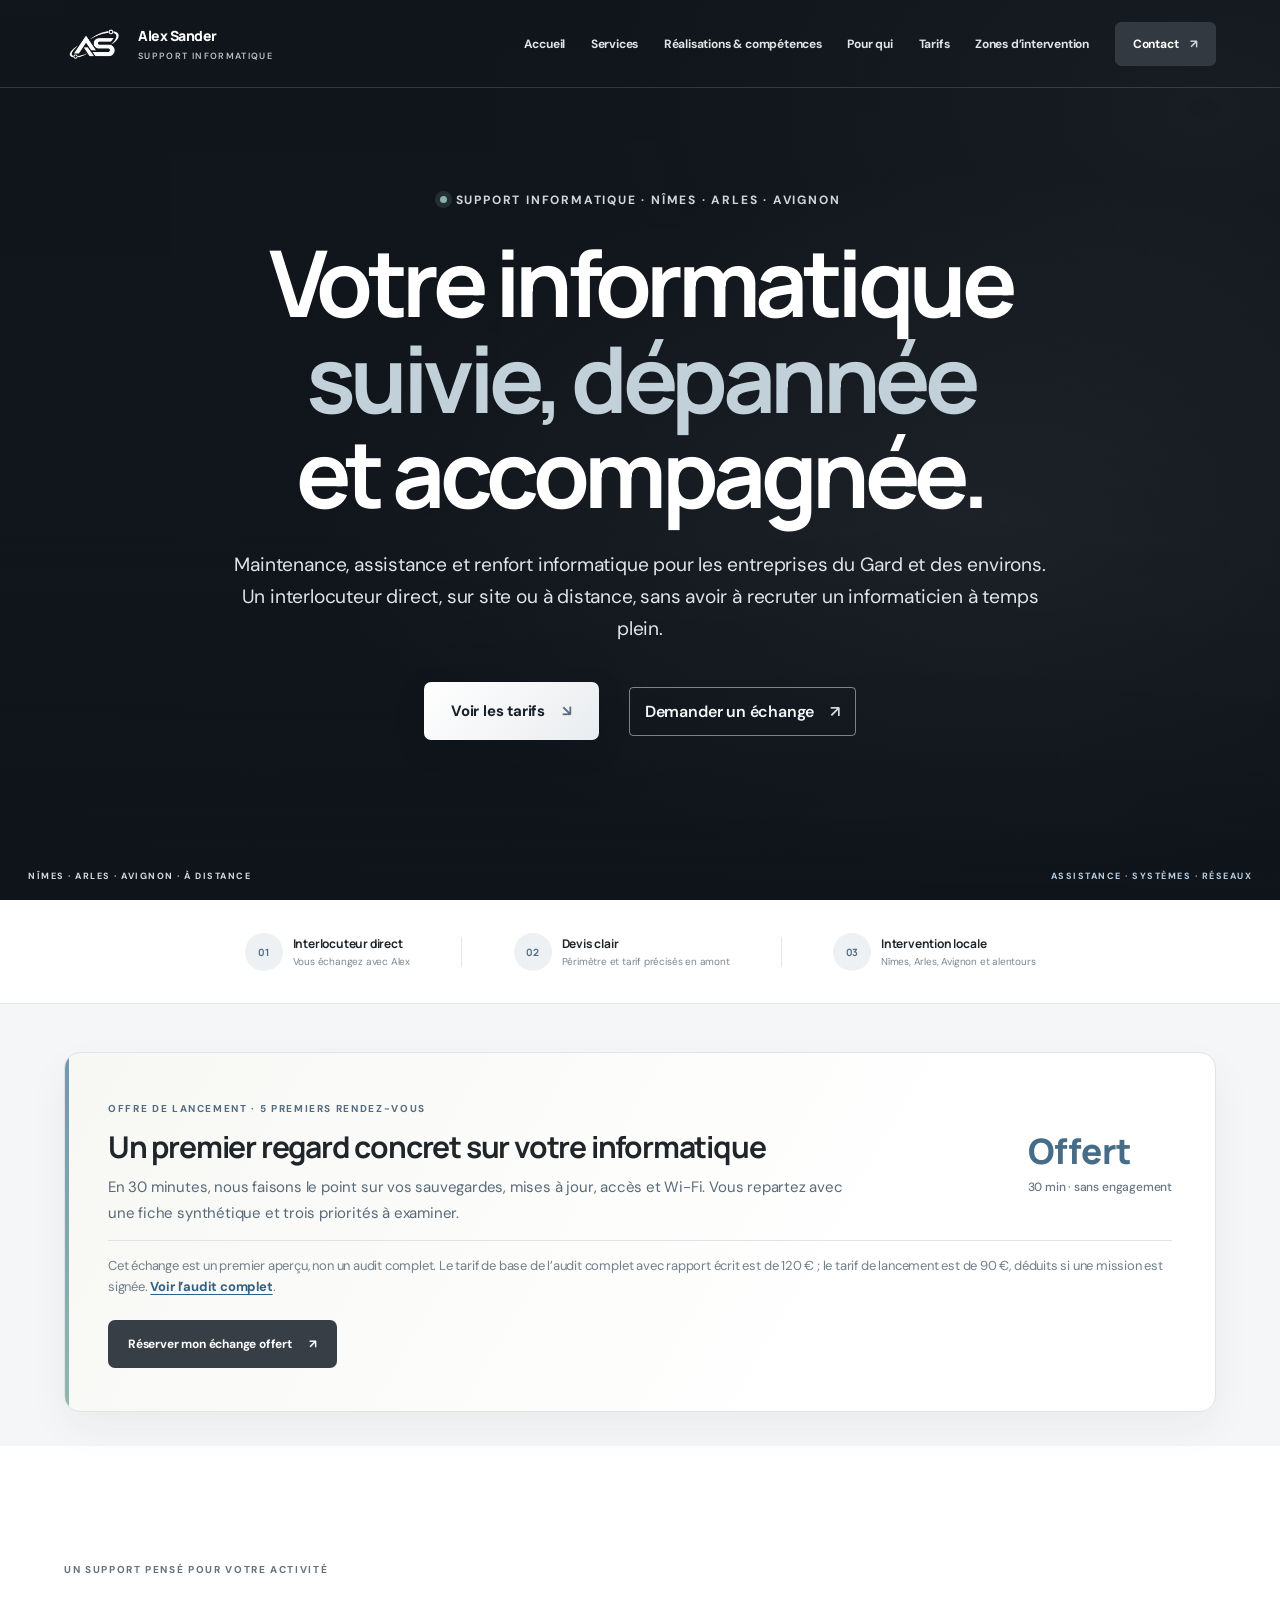
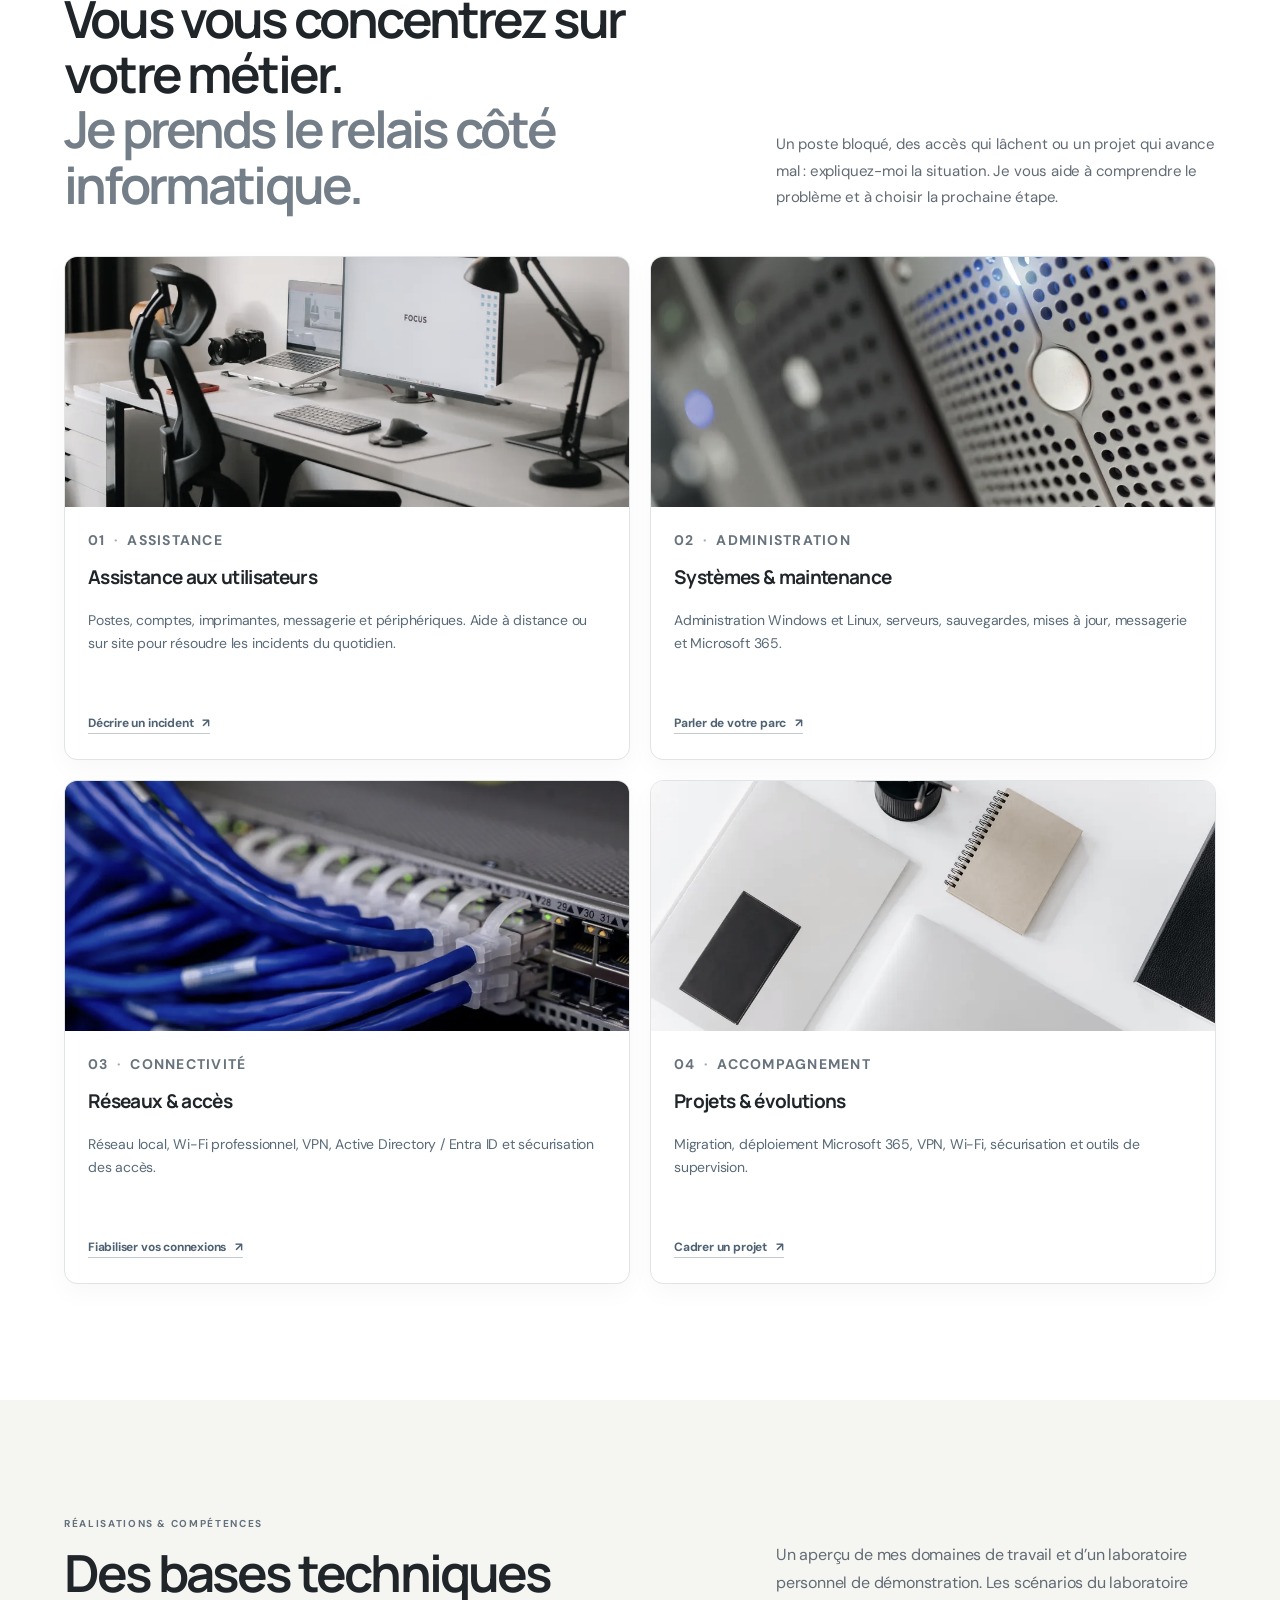
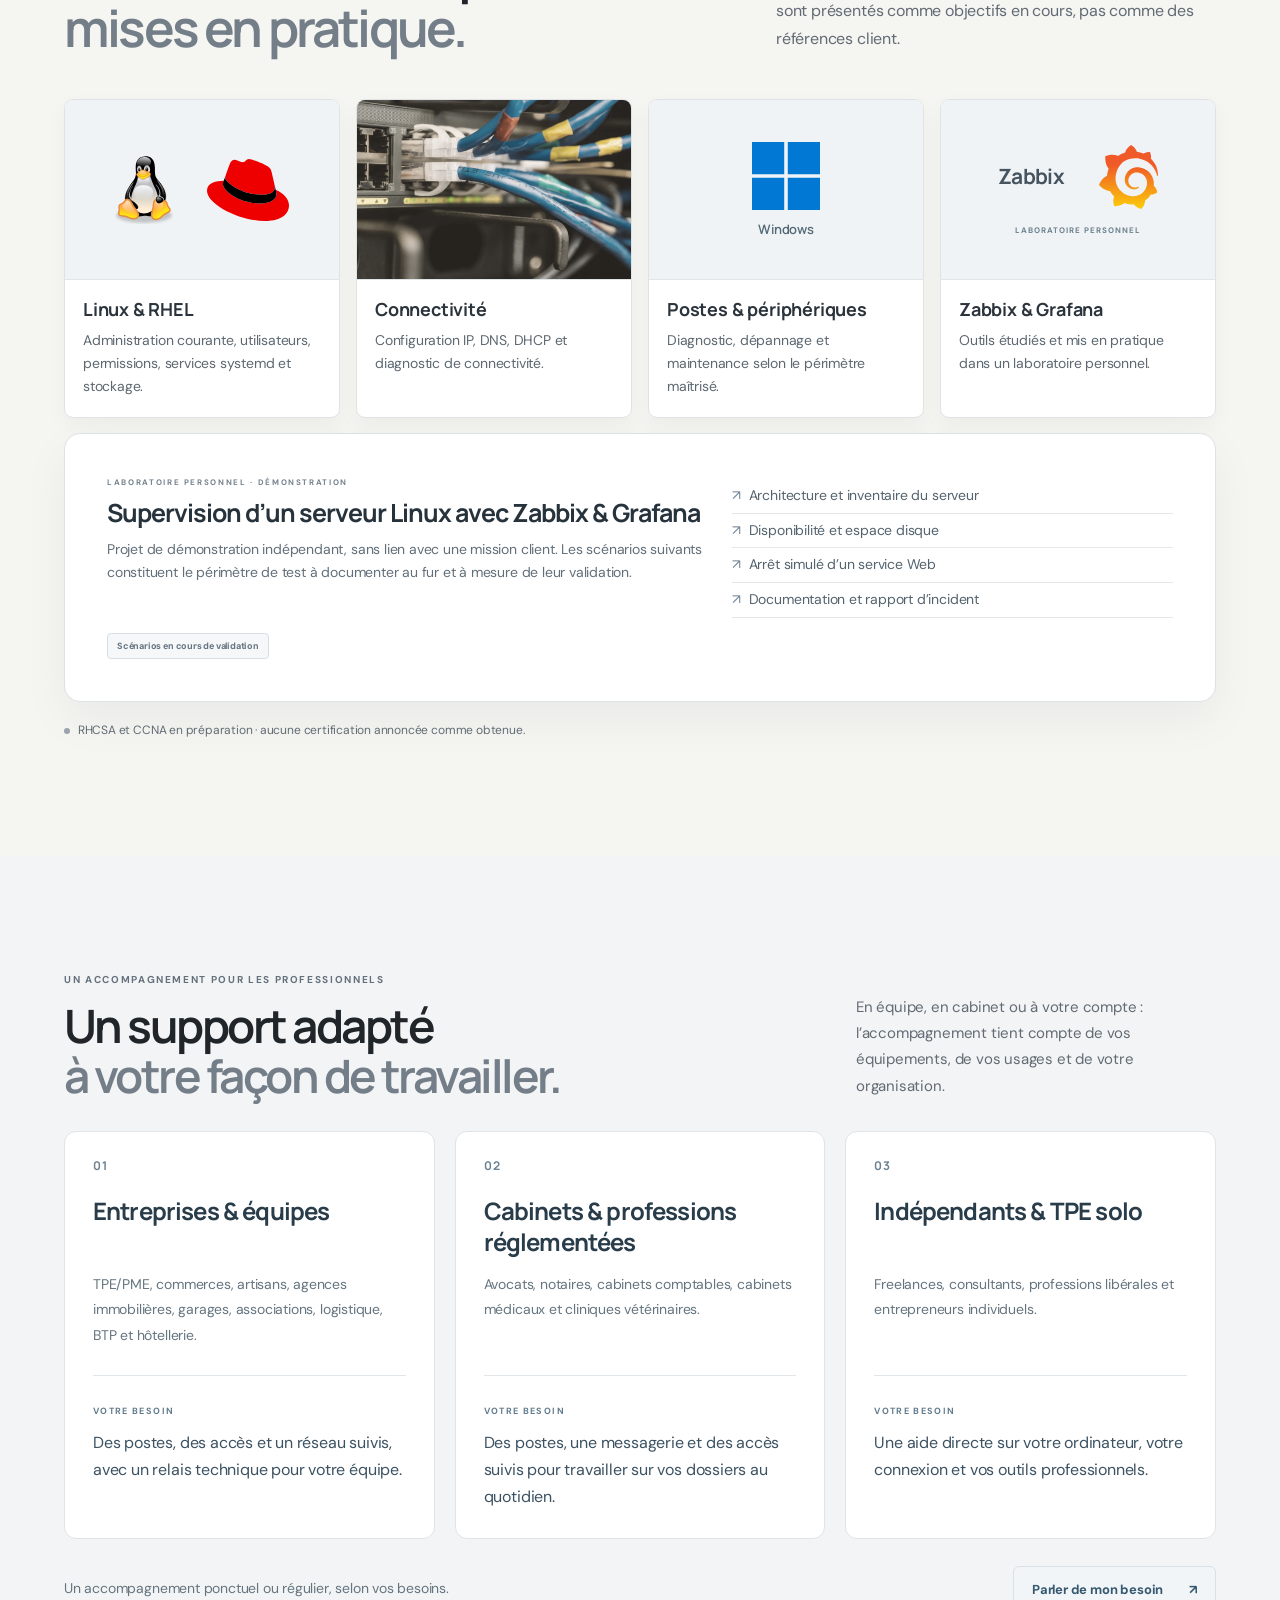
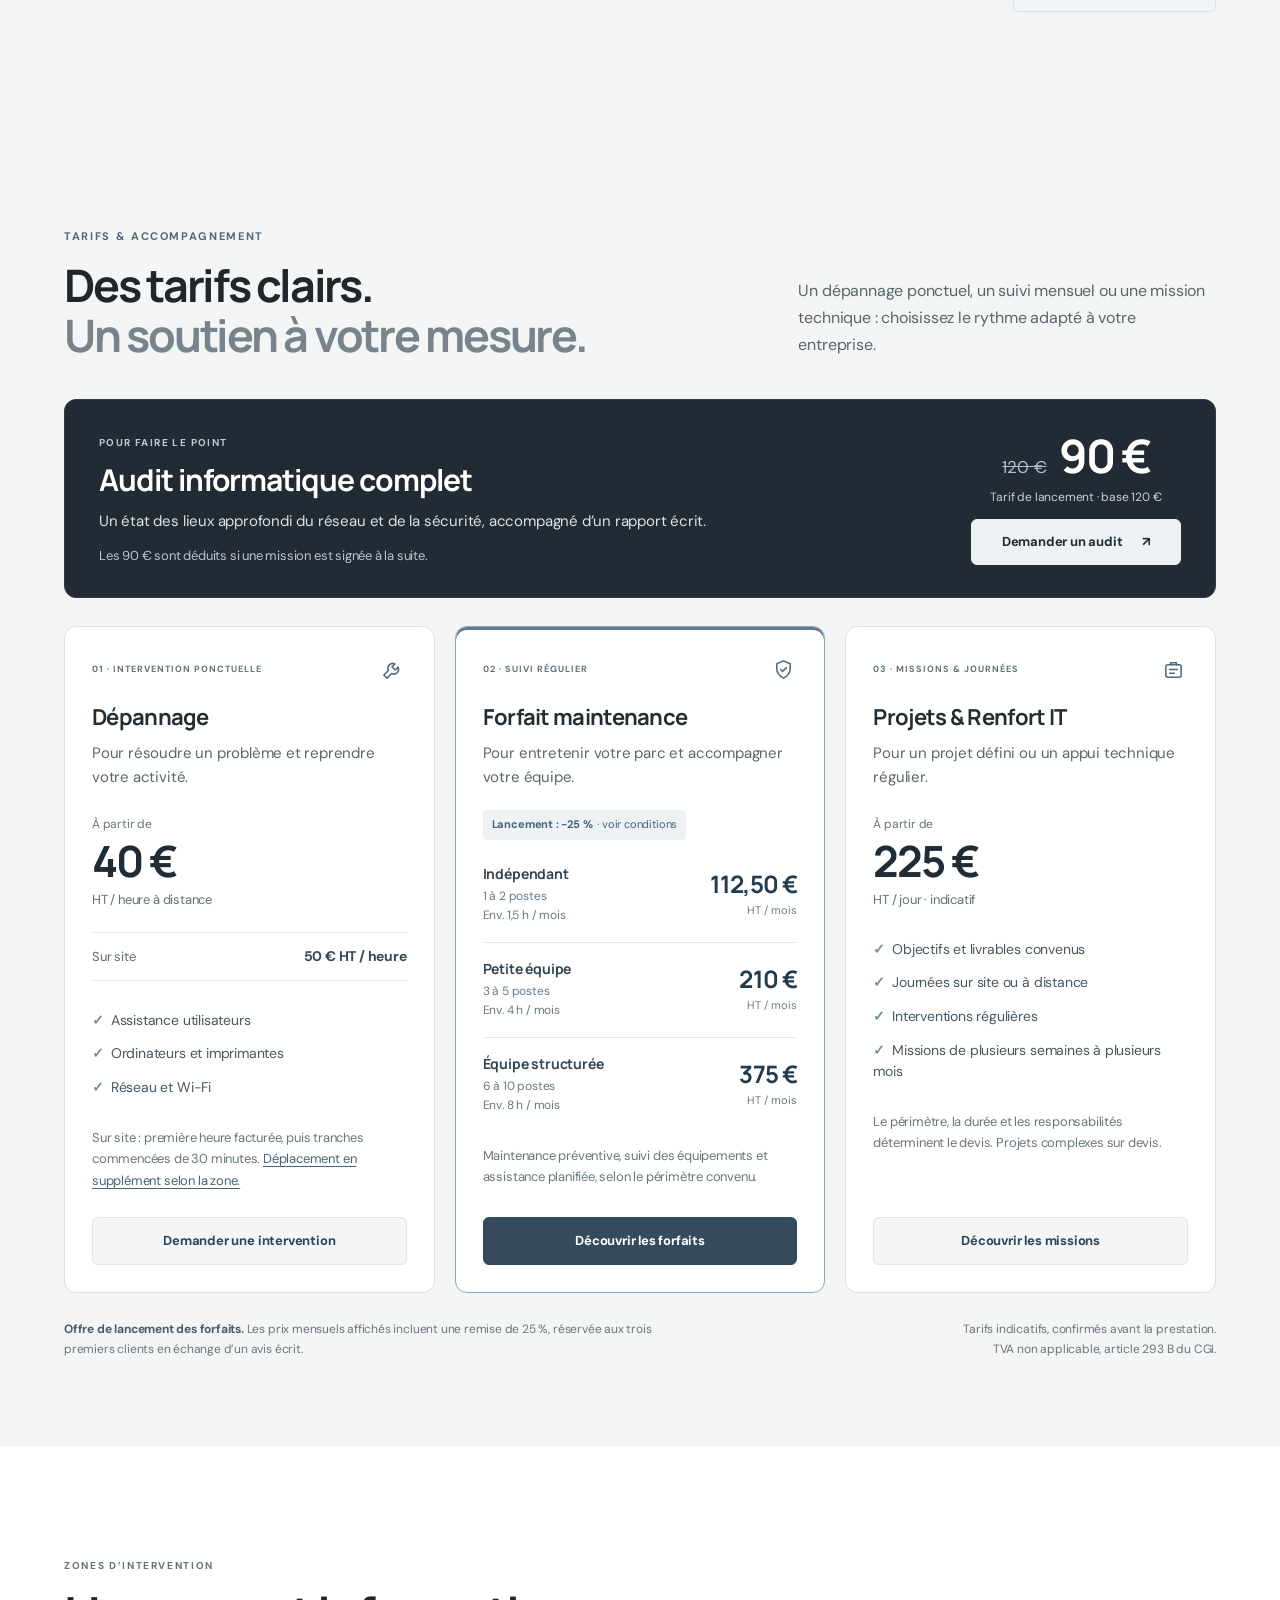
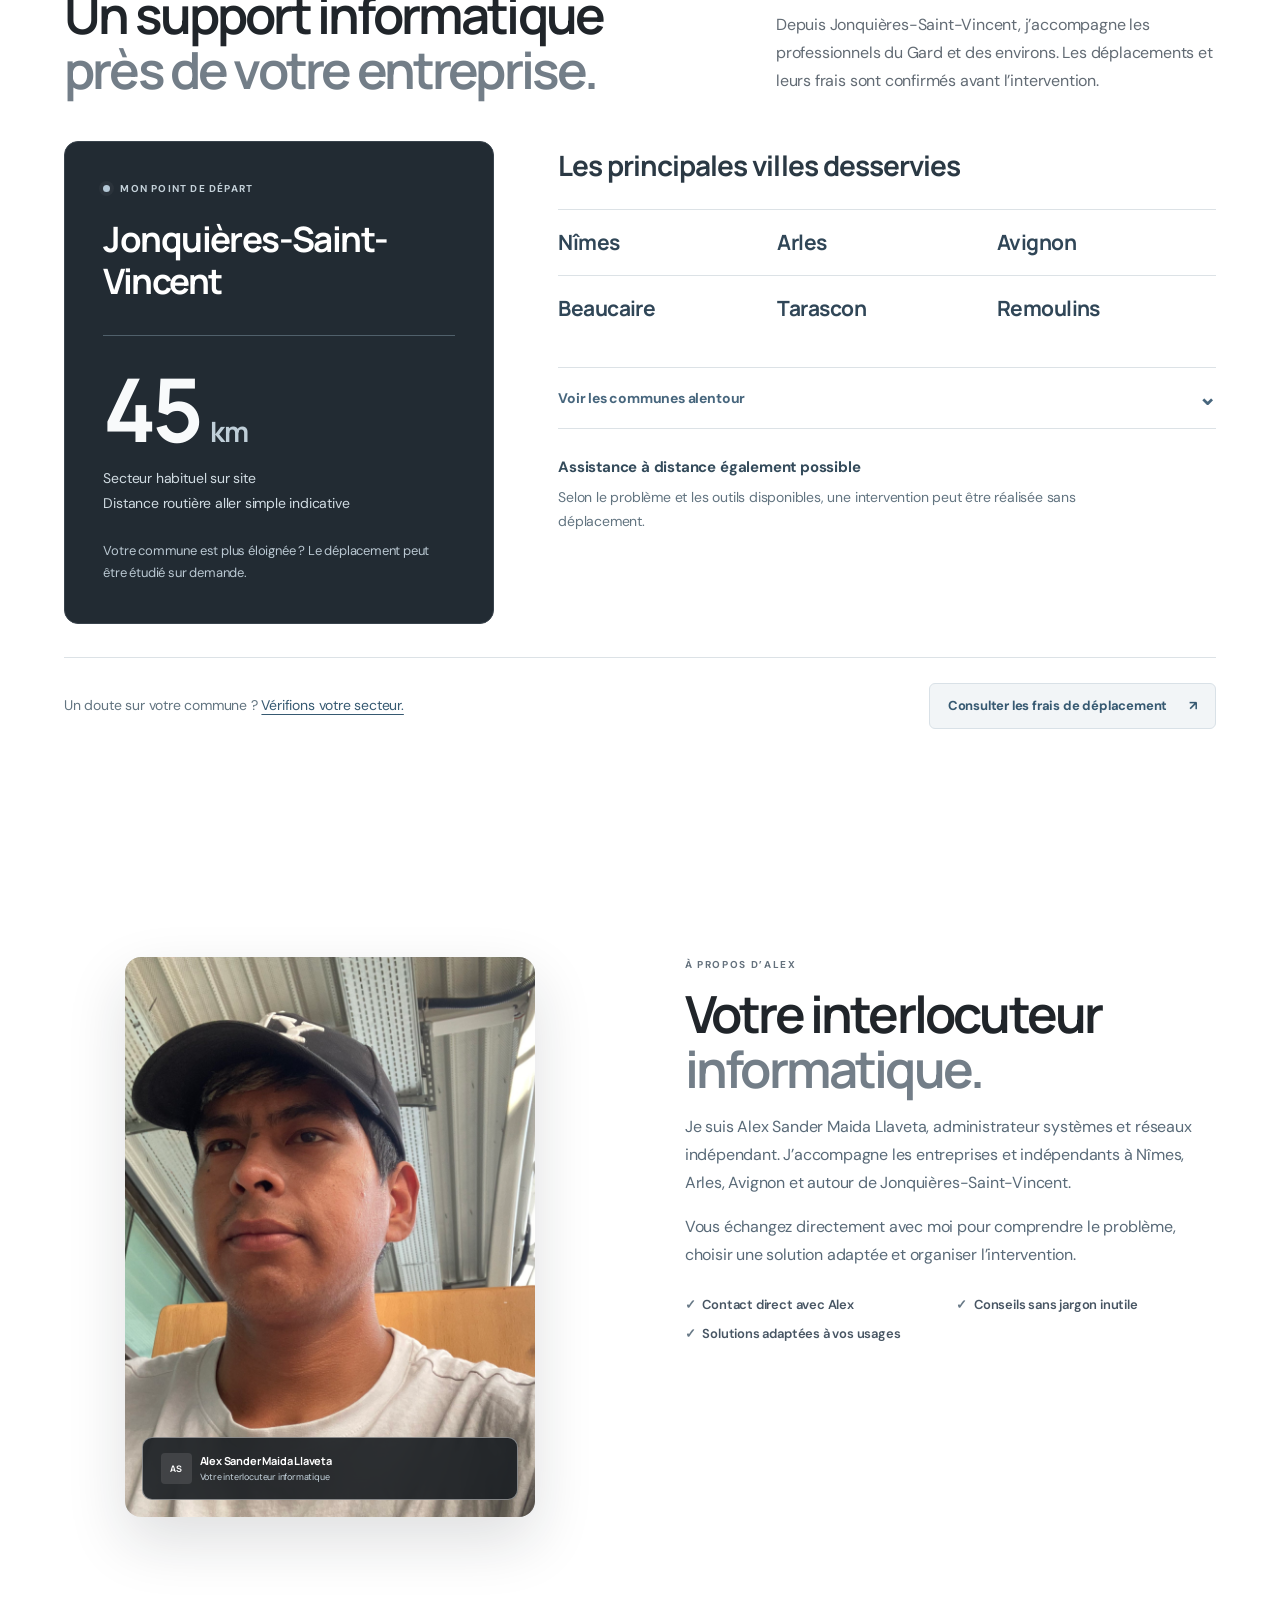
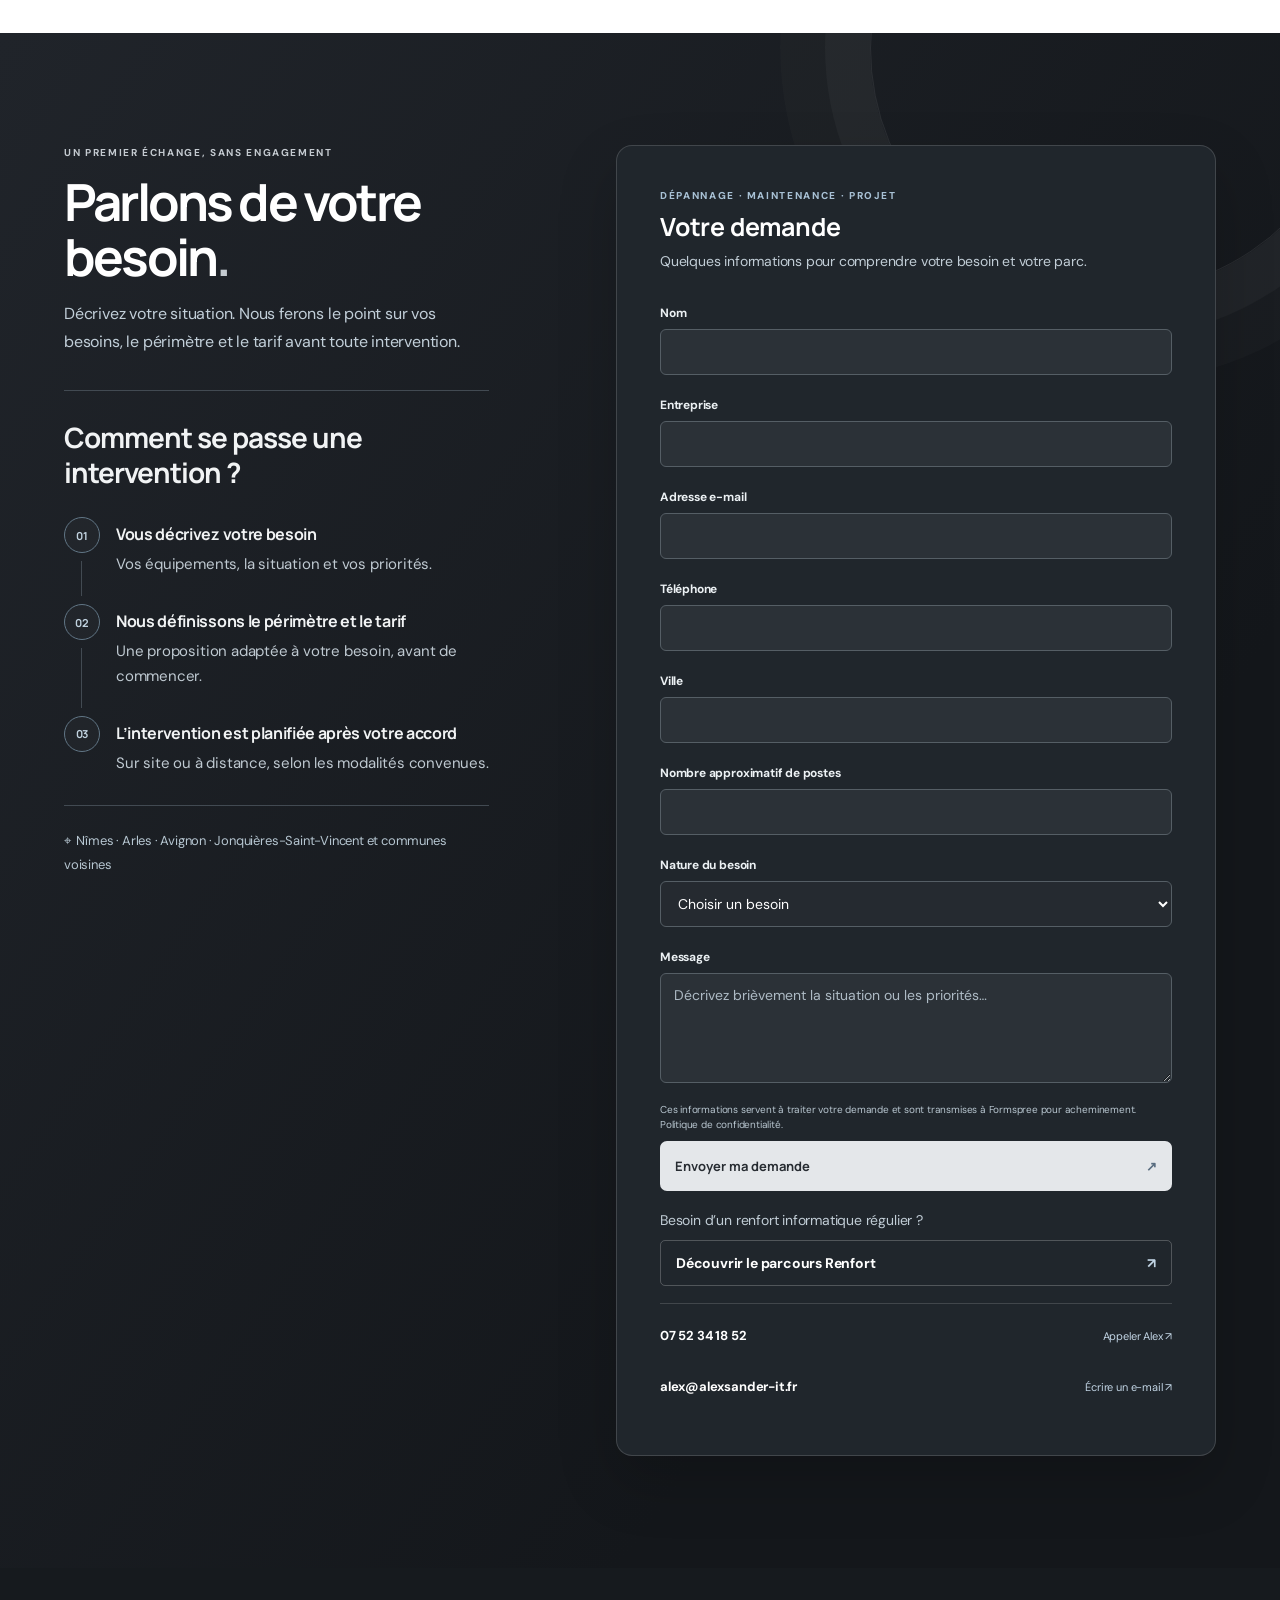
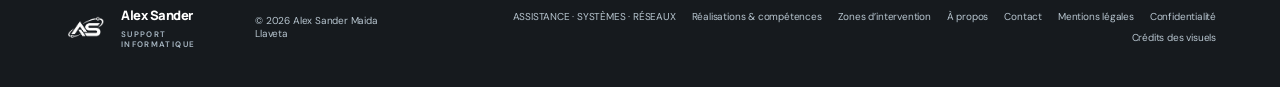
==== commit 01665b87: "Add files via upload" ====
--- a/index.html
+++ b/index.html
@@ -3,84 +3,240 @@
 <head>
   <meta charset="utf-8">
   <meta name="viewport" content="width=device-width, initial-scale=1">
-  <meta name="theme-color" content="#101d2a">
+  <meta name="theme-color" content="#171a1f">
   <meta name="description" content="Support informatique professionnel pour TPE, cabinets et indépendants à Nîmes, Arles, Avignon et autour de Jonquières-Saint-Vincent.">
   <title>Support informatique à Nîmes, Arles et Avignon | Alex Sander</title>
   <link rel="preconnect" href="https://fonts.googleapis.com">
   <link rel="preconnect" href="https://fonts.gstatic.com" crossorigin>
   <link href="https://fonts.googleapis.com/css2?family=DM+Sans:wght@400;500;600;700&family=Manrope:wght@400;500;600;700;800&display=swap" rel="stylesheet">
   <link rel="icon" type="image/png" href="logo-as-orbit.png">
-  <link rel="stylesheet" href="style.css">
+  <link rel="stylesheet" href="style.css">
+  <link rel="stylesheet" href="premium.css">
 </head>
 <body>
   <header class="site-header">
     <a class="brand" href="#accueil" aria-label="Accueil"><img class="brand-logo" src="logo-as-orbit.png" alt=""><span class="brand-name">Alex Sander<small>Support informatique</small></span></a>
     <button class="menu-toggle" aria-label="Ouvrir le menu" aria-expanded="false"><span></span><span></span></button>
-    <nav class="nav" aria-label="Navigation principale"><a href="#services">Services</a><a href="#outils">Environnements</a><a href="#secteurs">Secteurs</a><a href="#zones">Zones</a><a href="#methode">Méthode</a><a href="#tarifs">Tarifs</a><a class="nav-contact" href="#contact">Me contacter <span>↗</span></a></nav>
+    <nav class="nav" aria-label="Navigation principale"><a href="#accueil">Accueil</a><a href="#services">Services</a><a href="#realisations">Réalisations & compétences</a><a href="#secteurs">Pour qui</a><a href="#tarifs">Tarifs</a><a href="#zones">Zones d’intervention</a><a class="nav-contact" href="#contact">Contact <span>↗</span></a></nav>
   </header>
   <main>
-    <section class="hero" id="accueil">
-      <img class="hero-photo" src="server-room-hero.jpg" alt="Baie de serveurs et câblage réseau" fetchpriority="high">
+    <section class="hero hero-home" id="accueil">
+      <picture class="hero-media">
+        <source media="(max-aspect-ratio: 1/1)" srcset="assets/photos/hero-pme-workspace-mobile.jpg" width="941" height="1672">
+        <img class="hero-photo" src="assets/photos/hero-pme-workspace.jpg" alt="" aria-hidden="true" width="1672" height="941" fetchpriority="high" decoding="async" data-source="illustration" data-subject="Espace informatique de PME avec un poste de travail et une baie réseau compacte">
+      </picture>
       <div class="hero-overlay" aria-hidden="true"></div>
       <div class="hero-inner section-wrap">
         <div class="hero-copy">
           <p class="hero-kicker"><span></span> SUPPORT INFORMATIQUE · NÎMES · ARLES · AVIGNON</p>
-          <h1>Un souci informatique<br><em>ne devrait pas bloquer</em><br>votre journée.</h1>
-          <p class="hero-lead">Poste bloqué, Wi-Fi instable, messagerie ou sauvegarde à vérifier ? J’aide les entreprises, petites équipes et indépendants dans le cadre de leur activité professionnelle, à Nîmes, Arles, Avignon et autour de Jonquières-Saint-Vincent. Vous échangez directement avec Alex, avec un cadre clair avant intervention.</p>
-          <div class="hero-actions"><a class="button button-light" href="#contact-form">Réserver mon audit express · 30 min <span>↗</span></a><a class="hero-link" href="tel:+33752341852">Appeler Alex <span>↗</span></a></div>
-          <div class="hero-reassurance"><span><i>✓</i> Offert aux 5 premiers rendez-vous</span><span><i>✓</i> Sans engagement</span><span><i>✓</i> Nîmes · Arles · Avignon</span></div>
+          <h1>Votre informatique<br><em>suivie, dépannée</em><br>et accompagnée.</h1>
+          <p class="hero-lead">Maintenance, assistance et renfort informatique pour les entreprises du Gard et des environs. Un interlocuteur direct, sur site ou à distance, sans avoir à recruter un informaticien à temps plein.</p>
+          <div class="hero-actions"><a class="button button-light" href="#tarifs">Voir les tarifs <span>↘</span></a><a class="hero-link" href="#contact">Demander un échange <span>↗</span></a></div>
         </div>
       </div>
       <div class="hero-caption"><span>NÎMES · ARLES · AVIGNON · À DISTANCE</span><span>ASSISTANCE · SYSTÈMES · RÉSEAUX</span></div>
       <a class="scroll-cue" href="#services" aria-label="Défiler vers les services"><span></span></a>
     </section>
 
-    <div class="trust-strip"><div><span class="trust-icon">01</span><span><b>Un contact direct</b><small>Vous échangez avec Alex</small></span></div><i></i><div><span class="trust-icon">02</span><span><b>Des tarifs annoncés</b><small>Un devis avant d’intervenir</small></span></div><i></i><div><span class="trust-icon">03</span><span><b>Un service de proximité</b><small>Nîmes, Arles, Avignon et alentours de Jonquières-Saint-Vincent</small></span></div></div>
-
+    
+    <div class="trust-strip"><div><span class="trust-icon">01</span><span><b>Interlocuteur direct</b><small>Vous échangez avec Alex</small></span></div><i></i><div><span class="trust-icon">02</span><span><b>Devis clair</b><small>Périmètre et tarif précisés en amont</small></span></div><i></i><div><span class="trust-icon">03</span><span><b>Intervention locale</b><small>Nîmes, Arles, Avignon et alentours</small></span></div></div>
+
+    <section class="launch-offer-section" aria-labelledby="launch-offer-title"><div class="section-wrap"><div class="audit-offer launch-offer-banner"><div><span class="price-type">OFFRE DE LANCEMENT · 5 PREMIERS RENDEZ-VOUS</span><h3 id="launch-offer-title">Un premier regard concret sur votre informatique</h3><p>En 30 minutes, nous faisons le point sur vos sauvegardes, mises à jour, accès et Wi-Fi. Vous repartez avec une fiche synthétique et trois priorités à examiner.</p></div><span class="audit-price">Offert<small>30 min · sans engagement</small></span><p class="audit-clarifier">Cet échange est un premier aperçu, non un audit complet. Le tarif de base de l’audit complet avec rapport écrit est de 120 € ; le tarif de lancement est de 90 €, déduits si une mission est signée. <a href="#audit-complet">Voir l’audit complet</a>.</p><a class="button button-dark launch-offer-cta" href="?besoin=express#contact-form">Réserver mon échange offert <span>↗</span></a></div></div></section>
         <section class="services section-wrap" id="services">
       <div class="section-heading"><div><p class="eyebrow">UN SUPPORT PENSÉ POUR VOTRE ACTIVITÉ</p><h2>Vous vous concentrez sur votre métier.<br><span>Je prends le relais côté informatique.</span></h2></div><p>Un poste bloqué, des accès qui lâchent ou un projet qui avance mal : expliquez-moi la situation. Je vous aide à comprendre le problème et à choisir la prochaine étape.</p></div>
       <div class="service-grid">
-        <article class="service-card"><div class="service-visual visual-support"><span class="service-visual-tag">SUPPORT AUX ÉQUIPES</span><span class="visual-id">01</span><svg viewBox="0 0 360 158" aria-hidden="true"><path class="art-wire" d="M37 121h286M76 112V62a6 6 0 0 1 6-6h109a6 6 0 0 1 6 6v50M65 113h145l-15 13H80l-15-13Z"/><rect class="art-screen" x="88" y="68" width="97" height="35" rx="3"/><path class="art-line" d="M98 78h38m-38 7h68m-68 7h54"/><rect class="art-window" x="226" y="50" width="77" height="57" rx="5"/><circle class="art-dot" cx="239" cy="64" r="4"/><path class="art-line" d="M249 64h37m-47 12h53m-53 8h45m-45 8h28"/><path class="art-accent-line" d="M211 91h10c10 0 10-21 20-21"/><circle class="art-pulse" cx="219" cy="91" r="5"/></svg></div><div class="service-content"><p class="service-kicker">01 <span>·</span> ASSISTANCE</p><h3>Assistance aux utilisateurs</h3><p>Postes, comptes, imprimantes, messagerie et périphériques. Aide à distance ou sur site pour résoudre les incidents du quotidien.</p><a href="#contact">Décrire un incident <span>↗</span></a></div></article>
-        <article class="service-card"><div class="service-visual visual-systems"><span class="service-visual-tag">SYSTÈMES & SERVEURS</span><span class="visual-id">02</span><svg viewBox="0 0 360 158" aria-hidden="true"><ellipse class="art-shadow" cx="181" cy="128" rx="106" ry="12"/><path class="art-wire" d="M82 116h199M99 109V49l82-22 82 22v60"/><path class="art-face" d="m99 49 82 24 82-24m-82 24v36"/><path class="art-face-light" d="m181 73 82-24v60l-82 24V73Z"/><path class="art-face-dark" d="m99 49 82 24v60l-82-24V49Z"/><path class="art-line" d="M113 61v34m11-31v37m11-34v38m11-34v37m11-33v37m29-36v31m11-34v31m11-35v31m11-34v31m11-35v31"/><circle class="art-pulse" cx="119" cy="104" r="3"/><circle class="art-pulse" cx="202" cy="110" r="3"/></svg></div><div class="service-content"><p class="service-kicker">02 <span>·</span> ADMINISTRATION</p><h3>Systèmes & maintenance</h3><p>Administration Windows et Linux, serveurs, sauvegardes, mises à jour, messagerie et Microsoft 365.</p><a href="#contact">Parler de votre parc <span>↗</span></a></div></article>
-        <article class="service-card"><div class="service-visual visual-network"><span class="service-visual-tag">RÉSEAU & ACCÈS</span><span class="visual-id">03</span><svg viewBox="0 0 360 158" aria-hidden="true"><path class="art-accent-line" d="M179 77 94 42m86 35 87-39m-88 40-86 42m87-43 87 44"/><path class="art-line" d="M94 42h-24m24 0v-14m173 1v13m0-13h24m-197 85H70m197 0h24"/><rect class="art-node" x="150" y="59" width="58" height="42" rx="8"/><path class="art-node-line" d="M163 72h31m-31 8h22m-22 8h28"/><circle class="art-node" cx="92" cy="41" r="17"/><circle class="art-node" cx="268" cy="39" r="17"/><circle class="art-node" cx="92" cy="119" r="17"/><circle class="art-node" cx="268" cy="119" r="17"/><circle class="art-pulse" cx="92" cy="41" r="3"/><circle class="art-pulse" cx="268" cy="39" r="3"/></svg></div><div class="service-content"><p class="service-kicker">03 <span>·</span> CONNECTIVITÉ</p><h3>Réseaux & accès</h3><p>Réseau local, Wi-Fi professionnel, VPN, Active Directory / Entra ID et sécurisation des accès.</p><a href="#contact">Fiabiliser vos connexions <span>↗</span></a></div></article>
-        <article class="service-card"><div class="service-visual visual-project"><span class="service-visual-tag">PROJETS & ÉVOLUTIONS</span><span class="visual-id">04</span><svg viewBox="0 0 360 158" aria-hidden="true"><path class="art-wire" d="M57 120h248"/><rect class="art-window" x="68" y="48" width="81" height="62" rx="5"/><path class="art-line" d="M81 64h46m-46 9h33m-33 9h40m-40 9h25"/><rect class="art-window" x="213" y="48" width="81" height="62" rx="5"/><path class="art-accent-line" d="M159 79h47m-14-13 14 13-14 13"/><circle class="art-node" cx="182" cy="79" r="20"/><path class="art-accent-line" d="M174 79h15m-7-7 7 7-7 7"/><path class="art-line" d="M226 64h49m-49 9h37m-37 9h45m-45 9h26"/><circle class="art-pulse" cx="276" cy="101" r="3"/></svg></div><div class="service-content"><p class="service-kicker">04 <span>·</span> ACCOMPAGNEMENT</p><h3>Projets & évolutions</h3><p>Migration, déploiement Microsoft 365, VPN, Wi-Fi, sécurisation et outils de supervision.</p><a href="#contact">Cadrer un projet <span>↗</span></a></div></article>
+        <article class="service-card"><div class="service-visual photo-visual photo-support-office"><img class="card-photo" src="assets/photos/support-office.webp" alt="Poste informatique et écran installés sur un bureau professionnel." width="960" height="1438" loading="lazy" decoding="async" data-source="stand-in" data-subject="support-office"></div><div class="service-content"><p class="service-kicker">01 <span>·</span> ASSISTANCE</p><h3>Assistance aux utilisateurs</h3><p>Postes, comptes, imprimantes, messagerie et périphériques. Aide à distance ou sur site pour résoudre les incidents du quotidien.</p><a href="#contact">Décrire un incident <span>↗</span></a></div></article>
+        <article class="service-card"><div class="service-visual photo-visual photo-systems-server"><img class="card-photo" src="assets/photos/systems-server.webp" alt="Vue rapprochée de serveurs et de leurs voyants de fonctionnement." width="960" height="641" loading="lazy" decoding="async" data-source="stand-in" data-subject="systems-server"></div><div class="service-content"><p class="service-kicker">02 <span>·</span> ADMINISTRATION</p><h3>Systèmes & maintenance</h3><p>Administration Windows et Linux, serveurs, sauvegardes, mises à jour, messagerie et Microsoft 365.</p><a href="#contact">Parler de votre parc <span>↗</span></a></div></article>
+        <article class="service-card"><div class="service-visual photo-visual photo-network-switch"><img class="card-photo" src="assets/photos/network-switch.webp" alt="Câbles Ethernet bleus raccordés à un équipement réseau." width="960" height="639" loading="lazy" decoding="async" data-source="stand-in" data-subject="network-switch"></div><div class="service-content"><p class="service-kicker">03 <span>·</span> CONNECTIVITÉ</p><h3>Réseaux & accès</h3><p>Réseau local, Wi-Fi professionnel, VPN, Active Directory / Entra ID et sécurisation des accès.</p><a href="#contact">Fiabiliser vos connexions <span>↗</span></a></div></article>
+        <article class="service-card"><div class="service-visual photo-visual photo-project-deployment"><img class="card-photo" src="assets/photos/project-deployment.webp" alt="Ordinateur portable et carnet de préparation sur un bureau." width="960" height="640" loading="lazy" decoding="async" data-source="stand-in" data-subject="project-deployment"></div><div class="service-content"><p class="service-kicker">04 <span>·</span> ACCOMPAGNEMENT</p><h3>Projets & évolutions</h3><p>Migration, déploiement Microsoft 365, VPN, Wi-Fi, sécurisation et outils de supervision.</p><a href="#contact">Cadrer un projet <span>↗</span></a></div></article>
       </div>
     </section>
 
-    <section class="tools-section" id="outils"><div class="section-wrap tools-inner"><div class="tools-copy"><p class="eyebrow">ENVIRONNEMENTS TECHNIQUES</p><h2>Les outils avec lesquels<br>je travaille.</h2><p>Des environnements courants pour les entreprises, avec une formation continue en systèmes et réseaux.</p></div><div class="tool-logos" aria-label="Technologies et environnements informatiques">
-      <div class="tool-logo"><svg viewBox="0 0 36 36" aria-hidden="true"><rect x="2" y="2" width="14" height="14" fill="#f35325"/><rect x="20" y="2" width="14" height="14" fill="#81bc06"/><rect x="2" y="20" width="14" height="14" fill="#05a6f0"/><rect x="20" y="20" width="14" height="14" fill="#ffba08"/></svg><span><b>Microsoft</b><small>365 · Windows Server</small></span></div>
-      <div class="tool-logo"><svg viewBox="0 0 36 36" aria-hidden="true"><circle cx="18" cy="18" r="10.5" fill="none" stroke="#e95420" stroke-width="3.5" stroke-dasharray="49 17" transform="rotate(-30 18 18)"/><circle cx="7" cy="13" r="3" fill="#e95420"/><circle cx="28" cy="9" r="3" fill="#e95420"/><circle cx="27" cy="29" r="3" fill="#e95420"/></svg><span><b>Ubuntu</b><small>Linux</small></span></div>
-      <div class="tool-logo"><svg viewBox="0 0 36 36" aria-hidden="true"><path d="M6 20c1-5 4-9 10-10l8 2 5 8-2 4-8 2-9-3-4-3Z" fill="#ee3030"/><path d="M7 22c5 2 13 4 21 1 2 2 1 5-2 6-8 3-16 1-20-2-2-1-1-4 1-5Z" fill="#b21f2d"/><path d="m15 12 8 1 4 6-10 1-5-3Z" fill="#f45b61"/></svg><span><b>Red Hat</b><small>RHEL · RHCSA en cours</small></span></div>
-      <div class="tool-logo"><svg viewBox="0 0 36 36" aria-hidden="true"><g fill="#1597b5"><rect x="4" y="15" width="3" height="8" rx="1.5"/><rect x="9" y="10" width="3" height="13" rx="1.5"/><rect x="14" y="6" width="3" height="17" rx="1.5"/><rect x="19" y="6" width="3" height="17" rx="1.5"/><rect x="24" y="10" width="3" height="13" rx="1.5"/><rect x="29" y="15" width="3" height="8" rx="1.5"/><path d="M4 27h28v2H4z"/></g></svg><span><b>Cisco</b><small>Réseaux · CCNA en cours</small></span></div>
-      <div class="tool-logo"><svg viewBox="0 0 36 36" aria-hidden="true"><path d="m18 3 14 7v16l-14 7L4 26V10l14-7Z" fill="#2878c7"/><path d="m18 10 8 4v9l-8 4-8-4v-9l8-4Z" fill="#8bd4fa"/><path d="m18 14 4 2v5l-4 2-4-2v-5l4-2Z" fill="#e7f7ff"/></svg><span><b>Microsoft Entra ID</b><small>Identité & accès</small></span></div>
-      <div class="tool-logo"><svg viewBox="0 0 36 36" aria-hidden="true"><path d="M18 4c-5 0-7 5-7 10v8c-3 2-6 5-6 8 3 3 7 2 10 0h6c3 2 7 3 10 0 0-3-3-6-6-8v-8c0-5-2-10-7-10Z" fill="#263b50"/><ellipse cx="15" cy="14" rx="1.2" ry="2" fill="#fff"/><ellipse cx="21" cy="14" rx="1.2" ry="2" fill="#fff"/><path d="m18 17-2 2h4l-2-2Z" fill="#f2b53d"/><path d="M8 29h20" stroke="#f2b53d" stroke-width="2" stroke-linecap="round"/></svg><span><b>Linux</b><small>RHEL · Bash · Python</small></span></div>
-      </div><p class="training-note"><span></span> CCNA (Cisco) et RHCSA (Red Hat) en cours · IT Support Specialist (Coursera) · Bac Pro Systèmes Numériques</p></div></section>
-
-        <section class="audiences" id="secteurs"><div class="section-wrap">
-      <div class="section-heading"><div><p class="eyebrow">UN ACCOMPAGNEMENT POUR LES PROFESSIONNELS</p><h2>Votre métier est spécifique.<br><span>Le support doit l’être aussi.</span></h2></div><p>Les outils changent d’un cabinet à un atelier, d’un commerce à un bureau. Choisissez le parcours correspondant à votre structure et à votre activité professionnelle.</p></div>
-      <div class="audience-routes" aria-label="Choisir votre profil professionnel"><a href="#structures"><span>POUR VOTRE ORGANISATION</span><b>Entreprise, commerce, cabinet ou association</b><small>Support pour les équipes, les postes et les outils du quotidien <i>↗</i></small></a><a href="#autonomie"><span>POUR VOTRE ACTIVITÉ</span><b>Indépendant, profession libérale ou TPE solo</b><small>Un interlocuteur direct pour votre environnement de travail professionnel <i>↗</i></small></a></div>
+
+    <section class="portfolio-section" id="realisations"><div class="section-wrap">
+      <div class="section-heading"><div><p class="eyebrow">RÉALISATIONS & COMPÉTENCES</p><h2>Des bases techniques<br><span>mises en pratique.</span></h2></div><p>Un aperçu de mes domaines de travail et d’un laboratoire personnel de démonstration. Les scénarios du laboratoire sont présentés comme objectifs en cours, pas comme des références client.</p></div>
+      <div class="competence-grid">
+        <article><div class="competence-brand-panel competence-brand-linux"><div class="vendor-pair"><img class="vendor-mark vendor-linux-tux" src="assets/icons/linux-tux.svg" alt="Linux" width="72" height="72" loading="lazy" decoding="async"><img class="vendor-mark vendor-redhat" src="assets/icons/redhat.svg" alt="Red Hat" width="72" height="72" loading="lazy" decoding="async"></div></div><div class="competence-copy"><h3>Linux & RHEL</h3><p>Administration courante, utilisateurs, permissions, services systemd et stockage.</p></div></article>
+        <article><div class="competence-photo photo-visual photo-network-detail"><img class="card-photo" src="assets/photos/network-detail.webp" alt="Détail des connexions Ethernet d’un équipement réseau." width="960" height="640" loading="lazy" decoding="async" data-source="stand-in" data-subject="network-detail"></div><div class="competence-copy"><h3>Connectivité</h3><p>Configuration IP, DNS, DHCP et diagnostic de connectivité.</p></div></article>
+        <article><div class="competence-brand-panel competence-brand-windows"><div class="vendor-single"><img class="vendor-mark vendor-windows" src="assets/icons/windows.svg" alt="Windows" width="72" height="72" loading="lazy" decoding="async"><span>Windows</span></div></div><div class="competence-copy"><h3>Postes & périphériques</h3><p>Diagnostic, dépannage et maintenance selon le périmètre maîtrisé.</p></div></article>
+        <article><div class="competence-brand-panel competence-brand-monitoring"><div class="vendor-pair"><span class="vendor-name">Zabbix</span><img class="vendor-mark vendor-grafana" src="assets/icons/grafana.svg" alt="Grafana" width="72" height="72" loading="lazy" decoding="async"></div><span class="competence-lab-label">LABORATOIRE PERSONNEL</span></div><div class="competence-copy"><h3>Zabbix & Grafana</h3><p>Outils étudiés et mis en pratique dans un laboratoire personnel.</p></div></article>
+      </div>
+      <article class="lab-project"><div><p class="eyebrow">LABORATOIRE PERSONNEL · DÉMONSTRATION</p><h3>Supervision d’un serveur Linux avec Zabbix & Grafana</h3><p>Projet de démonstration indépendant, sans lien avec une mission client. Les scénarios suivants constituent le périmètre de test à documenter au fur et à mesure de leur validation.</p></div><ul><li>Architecture et inventaire du serveur</li><li>Disponibilité et espace disque</li><li>Arrêt simulé d’un service Web</li><li>Documentation et rapport d’incident</li></ul><span class="lab-status">Scénarios en cours de validation</span></article>
+      <p class="training-note"><span></span> RHCSA et CCNA en préparation · aucune certification annoncée comme obtenue.</p>
+    </div></section>
+
+        <section class="audiences audiences-compact" id="secteurs" aria-labelledby="audience-title"><div class="section-wrap">
+      <div class="section-heading"><div><p class="eyebrow">UN ACCOMPAGNEMENT POUR LES PROFESSIONNELS</p><h2 id="audience-title">Un support adapté<br> <span>à votre façon de travailler.</span></h2></div><p>En équipe, en cabinet ou à votre compte : l’accompagnement tient compte de vos équipements, de vos usages et de votre organisation.</p></div>
       <div class="audience-grid">
-        <article class="audience-group" id="structures"><div class="audience-head"><span>01</span><div><small>STRUCTURES & ÉQUIPES</small><h3>Le quotidien de votre organisation</h3></div></div><ul><li><b>TPE / PME sans équipe IT</b><small>Un relais informatique ponctuel ou régulier, sans équipe dédiée à recruter.</small></li><li><b>Commerces & artisans</b><small>Postes, imprimantes et connexions pour l’accueil et l’activité.</small></li><li><b>Agences immobilières</b><small>Réseau, téléphonie et outils accessibles au bureau comme en mobilité.</small></li><li><b>Garages</b><small>Postes d’atelier, accueil, imprimantes et connexions.</small></li><li><b>Logistique & BTP</b><small>Comptes et réseau pour les équipes, parfois sur plusieurs sites.</small></li><li><b>Hôtellerie multi-sites</b><small>Des postes et un réseau cohérents d’un établissement à l’autre.</small></li><li><b>Associations</b><small>Comptes, postes et outils partagés adaptés au quotidien.</small></li></ul></article>
-        <article class="audience-group"><div class="audience-head"><span>02</span><div><small>CABINETS & MÉTIERS RÉGLEMENTÉS</small><h3>Des outils fiables pour vos dossiers</h3></div></div><ul><li><b>Avocats & notaires</b><small>Postes, accès et outils de travail suivis.</small></li><li><b>Cabinets comptables</b><small>Sauvegardes, accès et outils cloud à suivre.</small></li><li><b>Cabinets médicaux</b><small>Postes, imprimantes et messagerie pour les consultations.</small></li><li><b>Cliniques vétérinaires</b><small>Matériel et réseau au service de l’activité de soin.</small></li></ul></article>
-        <article class="audience-group audience-personal" id="autonomie"><div class="audience-head"><span>03</span><div><small>INDÉPENDANTS & TPE SOLO</small><h3>Un poste de travail qui tient la route</h3></div></div><ul><li><b>Indépendants & professions libérales</b><small>Poste, comptes, accès et outils adaptés à votre activité professionnelle.</small></li><li><b>Entrepreneurs individuels</b><small>Ordinateur, connexion et outils numériques au service de l’entreprise.</small></li></ul><a href="#contact">Votre structure a un besoin particulier ? Parlons-en <span>↗</span></a></article>
-      </div>
-    </div></section>
-
-    <section class="method" id="methode"><div class="section-wrap"><div class="section-heading"><div><p class="eyebrow">UNE MÉTHODE LISIBLE, DU PREMIER ÉCHANGE À L’INTERVENTION</p><h2>Vous savez où l’on va.<br><span>Et ce que cela implique.</span></h2></div><p>Pas besoin de connaître le vocabulaire technique : décrivez la gêne ou le projet. Nous définissons ensemble le périmètre avant toute intervention.</p></div><div class="method-grid"><article><span>01</span><h3>On fait le point</h3><p>Vous décrivez ce qui bloque, votre environnement et ce qui est prioritaire.</p></article><article><span>02</span><h3>Je pose un cadre clair</h3><p>Je vous explique les options, le périmètre et le tarif avant de commencer.</p></article><article><span>03</span><h3>On intervient</h3><p>À distance ou sur site, selon le besoin et ce qui a été convenu ensemble.</p></article></div><div class="method-note"><b>Vous gardez la maîtrise des choix.</b> Le périmètre et le tarif sont posés avant l’intervention ; vous décidez ensuite si vous souhaitez avancer.</div><div class="audit-offer"><div><span class="price-type">OFFRE DE LANCEMENT · 5 PREMIERS RENDEZ-VOUS</span><h3>Un premier regard concret sur votre informatique</h3><p>En 30 minutes, nous passons en revue les sauvegardes, les mises à jour, les accès et mots de passe, ainsi que le Wi-Fi. Vous repartez avec une fiche d’une page et vos trois points les plus urgents.</p></div><span class="audit-price">Offert<small>Sans engagement</small></span><p class="audit-clarifier">Cet aperçu est non exhaustif. Un état des lieux complet avec rapport écrit correspond à l’audit complet, présenté dans les tarifs.</p></div></div></section>
-
-    <section class="local-pages" id="zones"><div class="section-wrap"><div class="section-heading"><div><p class="eyebrow">DES REPÈRES LOCAUX, DES BESOINS CONCRETS</p><h2>Un support informatique<br><span>près de votre activité.</span></h2></div><p>Des pages dédiées aux besoins professionnels du secteur : Nîmes, Arles, Avignon et les communes autour de Jonquières-Saint-Vincent, dont Beaucaire, Montfrin et Bellegarde. À distance ou sur site selon le besoin et le périmètre convenu.</p></div><div class="local-page-grid"><a class="local-page-card" href="informatique-cabinets-medicaux-avignon.html"><span>AVIGNON · CABINETS MÉDICAUX</span><b>Informatique pour cabinets médicaux</b><small>Postes, imprimantes, messagerie et réseau du cabinet.</small><i>Découvrir la page <strong>↗</strong></i></a><a class="local-page-card" href="support-informatique-tpe-pme-nimes.html"><span>NÎMES · TPE & PME</span><b>Support pour les petites équipes</b><small>Comptes, postes, Microsoft 365 et réseau au quotidien.</small><i>Découvrir la page <strong>↗</strong></i></a></div></div></section>
-
-    <section class="pricing" id="tarifs"><div class="section-wrap"><div class="section-heading"><div><p class="eyebrow">UN CADRE CLAIR, SANS SURPRISE</p><h2>Des tarifs adaptés<br><span>à votre besoin réel.</span></h2></div><p>Trois formules lisibles, avec un tarif annoncé avant d’intervenir. Le suivi mensuel se construit ensuite selon votre parc et vos priorités.</p></div><div class="launch-banner"><b>Offre de lancement</b><span>−25 % pour les 3 premiers clients, en échange d’un avis écrit sur la prestation.</span></div><div class="price-grid">
-      <article class="price-card price-card-repair"><span class="price-type">À LA DEMANDE</span><h3>Dépannage ponctuel</h3><div class="repair-rates"><div><small>À DISTANCE</small><strong>30 €<i>/ h</i></strong><del>40 € / h habituellement</del></div><div><small>SUR SITE</small><strong>37,50 €<i>/ h</i></strong><del>50 € / h habituellement</del></div></div><p class="repair-travel">Sur site : 1 h minimum, puis tranches de 30 min commencées. <a href="#travel-rates">Voir les zones ↓</a></p><ul><li>Diagnostic d’un incident précis</li><li>Intervention à distance ou sur site</li><li>Devis clair avant intervention</li></ul><a href="#contact">Demander un devis <b>↗</b></a></article>
-      <article class="price-card price-featured"><span class="price-type">SUIVI RÉGULIER</span><h3>Forfait maintenance</h3><div class="price"><strong>Dès 112,50 €</strong><span> / mois au lancement</span></div><ul><li>Volume d’heures mensuel défini ensemble</li><li>Suivi et supervision de base</li><li>Délai de réponse convenu</li><li>Demandes urgentes priorisées</li></ul><a href="#forfait-detail">Découvrir le forfait <b>↓</b></a></article>
-      <article class="price-card"><span class="price-type">ÉVOLUTION DE VOTRE IT</span><h3>Mission projet</h3><div class="price"><strong>225 €</strong><span> / jour · 300 € habituellement</span></div><ul><li>Migration ou déploiement Microsoft 365</li><li>VPN, Wi-Fi professionnel, Entra ID</li><li>Sécurisation et supervision</li></ul><a href="#contact">Cadrer un projet <b>↗</b></a></article>
-    </div><section class="travel-panel" id="travel-rates"><div class="travel-heading"><div><p class="eyebrow">INTERVENTIONS SUR SITE</p><h3>Un déplacement calculé clairement.</h3></div><p>Le forfait dépend de la distance routière aller simple depuis Jonquières-Saint-Vincent. Il couvre le trajet aller-retour et s’applique une fois par intervention.</p></div><div class="travel-zones"><article><span>0–15 km</span><strong>0 €</strong><small>Zone proche</small></article><article><span>16–25 km</span><strong>20 €</strong><small>Forfait déplacement</small></article><article><span>26–35 km</span><strong>35 €</strong><small>Forfait déplacement</small></article><article><span>36–45 km</span><strong>50 €</strong><small>Forfait déplacement</small></article><article class="travel-quote"><span>Au-delà de 45 km</span><strong>Sur devis</strong><small>Avant l’intervention</small></article></div><p class="travel-note"><b>Dépannage ponctuel sur site :</b> première heure facturée, puis par tranches de 30 minutes commencées. Pour les clients au forfait, le temps est décompté du volume d’heures prévu. Le déplacement s’ajoute une fois par visite sur site.</p></section><section class="maintenance-panel" id="forfait-detail"><div class="maintenance-heading"><div><p class="eyebrow">LE FORFAIT MAINTENANCE</p><h3>Une surveillance continue,<br><span>un support défini ensemble.</span></h3></div><p>Le forfait s’adapte à la taille de votre structure. Ces repères permettent d’estimer le budget ; le tarif final est confirmé après l’audit.</p></div><div class="maintenance-levels"><article><span>INDÉPENDANT · 1 À 2 POSTES</span><strong>112,50 €<small> / mois au lancement</small></strong><p>Environ 1,5 h de support par mois</p><del>150 € / mois au tarif habituel</del></article><article><span>PETITE ÉQUIPE · 3 À 5 POSTES</span><strong>210 €<small> / mois au lancement</small></strong><p>Environ 4 h de support par mois</p><del>280 € / mois au tarif habituel</del></article><article><span>ÉQUIPE STRUCTURÉE · 6 À 10 POSTES</span><strong>375 €<small> / mois au lancement</small></strong><p>Environ 8 h de support par mois</p><del>500 € / mois au tarif habituel</del></article></div><div class="maintenance-includes"><article><span>01</span><div><b>Sauvegardes surveillées 7 j/7</b><p>Supervision des sauvegardes locales et cloud, alertes en cas d’échec et reprise dès le jour ouvré suivant.</p></div></article><article><span>02</span><div><b>Sécurité préventive</b><p>Mises à jour critiques planifiées hors des heures de travail et gestion des droits d’accès.</p></div></article><article><span>03</span><div><b>Support & réactivité</b><p>Heures incluses définies ensemble, à distance ou sur site. Réponse garantie sous 4 h ouvrées pour un incident bloquant.</p></div></article><article><span>04</span><div><b>Suivi & conseil</b><p>Point de situation trimestriel. Heures supplémentaires au tarif préférentiel de 30 € / h au lancement (40 € habituellement).</p></div></article></div><p class="maintenance-footnote">La mise en place initiale de la supervision est facturée à part comme une mission projet. Les forfaits présentés sont des exemples ; le devis est établi selon le parc, l’infrastructure et le volume d’assistance.</p></section><article class="full-audit-card"><div class="full-audit-copy"><span class="price-type">ÉTAT DES LIEUX AVEC RAPPORT ÉCRIT</span><h3>Audit informatique complet</h3><p>Un examen approfondi du réseau et de la sécurité, suivi d’un rapport écrit. Le montant est déduit si une mission est signée à la suite.</p></div><div class="full-audit-price"><span><b>90 €</b><small>tarif de lancement</small></span><del>120 €</del></div><a href="#contact">Demander un audit complet <b>↗</b></a></article><p class="pricing-boundary"><b>Les tarifs de lancement s’appliquent aux trois premiers clients.</b> Mission projet : 225 € / jour au lancement au lieu de 300 €. TVA non applicable, article 293 B du CGI.</p><p class="pricing-note">Remise de −25 % en échange d’un avis écrit sur la prestation.</p></div></section>
-
-    <section class="about section-wrap" id="apropos"><div class="about-photo"><img src="photo-alex.jpg" alt="Alex Sander Maida Llaveta, administrateur systèmes et réseaux"><div class="photo-label"><span>AS</span><div><b>Alex Sander Maida Llaveta</b><small>Votre interlocuteur informatique</small></div></div></div><div class="about-copy"><p class="eyebrow">UN INTERLOCUTEUR, PAS UN STANDARD</p><h2>Un échange direct.<br><span>Des réponses compréhensibles.</span></h2><p>Je suis Alex Sander Maida Llaveta, administrateur systèmes et réseaux indépendant. J’accompagne les entreprises, petites équipes et indépendants dans leur activité à Nîmes, Arles, Avignon et dans les communes autour de Jonquières-Saint-Vincent.</p><p>Je prends le temps de comprendre votre environnement, d’expliquer les options et de proposer une intervention adaptée. Vous savez qui intervient et comment me joindre.</p><div class="about-points"><span><b>✓</b> Contact direct avec Alex</span><span><b>✓</b> Conseils sans jargon inutile</span><span><b>✓</b> Solutions adaptées à vos usages</span></div></div></section>
-
-    <section class="contact" id="contact"><div class="contact-glow"></div><div class="section-wrap contact-inner"><div><p class="eyebrow">30 MINUTES POUR FAIRE LE POINT</p><h2>Un premier regard<br>sur votre IT<span>.</span></h2><p>Pour les cinq premiers rendez-vous, l’audit express de 30 minutes est offert : sauvegardes, mises à jour, accès et mots de passe, Wi-Fi. Vous repartez avec une fiche d’une page et vos trois priorités. Sans engagement.</p><div class="contact-area">⌖ &nbsp;Nîmes · Arles · Avignon · Jonquières-Saint-Vincent, Beaucaire, Montfrin et Bellegarde</div></div><div class="contact-actions contact-form-wrap" id="contact-form"><p class="form-kicker">AUDIT EXPRESS · OFFERT AUX 5 PREMIERS RENDEZ-VOUS</p><h3>Parlons de votre besoin</h3><p class="form-intro">Laissez vos coordonnées et quelques lignes, Alex vous recontactera.</p><form class="lead-form" id="lead-form" method="post"><label for="lead-name">Nom</label><input id="lead-name" name="name" type="text" autocomplete="name" placeholder="Votre nom" required data-fs-field><span class="field-error" data-fs-error="name"></span><label for="lead-email">Adresse e-mail</label><input id="lead-email" name="email" type="email" autocomplete="email" placeholder="vous@exemple.fr" required data-fs-field><span class="field-error" data-fs-error="email"></span><label for="lead-message">Votre besoin</label><textarea id="lead-message" name="message" rows="4" placeholder="Votre activité, votre ville et ce qui vous bloque…" required data-fs-field></textarea><span class="field-error" data-fs-error="message"></span><div class="form-status" data-fs-success role="status" aria-live="polite">Merci, votre demande a bien été envoyée.</div><div class="form-error" data-fs-error role="alert"></div><p class="form-setup-hint" id="form-setup-hint">L’envoi sera activé après la configuration du service de formulaire. Pour une demande immédiate, <a href="tel:+33752341852">appelez Alex</a>.</p><button class="form-submit" type="submit" data-fs-submit-btn disabled>Envoyer ma demande <span>↗</span></button></form><p class="form-privacy">Les informations transmises servent à répondre à votre demande et seront acheminées par le prestataire du formulaire. <a href="confidentialite.html">En savoir plus sur les données personnelles</a>.</p><div class="contact-backup"><a href="tel:+33752341852"><b>07 52 34 18 52</b> <span>Appeler Alex ↗</span></a> </div></div></div></section>
+        <article class="audience-group audience-profile" id="structures" aria-labelledby="audience-team-title">
+          <span class="audience-profile-number" aria-hidden="true">01</span>
+          <h3 id="audience-team-title">Entreprises & équipes</h3>
+          <p class="audience-profile-examples">TPE/PME, commerces, artisans, agences immobilières, garages, associations, logistique, BTP et hôtellerie.</p>
+          <div class="audience-profile-need"><span>VOTRE BESOIN</span><p>Des postes, des accès et un réseau suivis, avec un relais technique pour votre équipe.</p></div>
+        </article>
+        <article class="audience-group audience-profile" id="cabinets" aria-labelledby="audience-practice-title">
+          <span class="audience-profile-number" aria-hidden="true">02</span>
+          <h3 id="audience-practice-title">Cabinets & professions réglementées</h3>
+          <p class="audience-profile-examples">Avocats, notaires, cabinets comptables, cabinets médicaux et cliniques vétérinaires.</p>
+          <div class="audience-profile-need"><span>VOTRE BESOIN</span><p>Des postes, une messagerie et des accès suivis pour travailler sur vos dossiers au quotidien.</p></div>
+        </article>
+        <article class="audience-group audience-profile" id="autonomie" aria-labelledby="audience-independent-title">
+          <span class="audience-profile-number" aria-hidden="true">03</span>
+          <h3 id="audience-independent-title">Indépendants & TPE solo</h3>
+          <p class="audience-profile-examples">Freelances, consultants, professions libérales et entrepreneurs individuels.</p>
+          <div class="audience-profile-need"><span>VOTRE BESOIN</span><p>Une aide directe sur votre ordinateur, votre connexion et vos outils professionnels.</p></div>
+        </article>
+      </div>
+      <div class="audience-profile-footer"><p>Un accompagnement ponctuel ou régulier, selon vos besoins.</p><a href="#contact-form">Parler de mon besoin <span aria-hidden="true">↗</span></a></div>
+    </div></section>
+
+    <section class="pricing" id="tarifs" aria-labelledby="tarifs-title"><div class="section-wrap">
+      <div class="tariff-heading">
+        <p class="eyebrow">TARIFS & ACCOMPAGNEMENT</p>
+        <h2 id="tarifs-title">Des tarifs clairs.<br><span>Un soutien à votre mesure.</span></h2>
+        <p>Un dépannage ponctuel, un suivi mensuel ou une mission technique : choisissez le rythme adapté à votre entreprise.</p>
+      </div>
+
+      <article class="full-audit-card pricing-audit-card" id="audit-complet" aria-labelledby="audit-title">
+        <div class="full-audit-copy">
+          <span class="price-type">POUR FAIRE LE POINT</span>
+          <h3 id="audit-title">Audit informatique complet</h3>
+          <p>Un état des lieux approfondi du réseau et de la sécurité, accompagné d’un rapport écrit.</p>
+          <p class="audit-credit">Les 90 € sont déduits si une mission est signée à la suite.</p>
+        </div>
+        <div class="audit-booking">
+          <div class="full-audit-price"><del>120 €</del><b>90 €</b></div>
+          <span class="audit-launch-label">Tarif de lancement · base 120 €</span>
+          <a class="audit-booking-link" href="?besoin=audit#contact-form">Demander un audit <span aria-hidden="true">↗</span></a>
+        </div>
+      </article>
+
+      <div class="price-grid tariff-card-grid">
+        <article class="price-card tariff-card price-card-repair">
+          <div class="tariff-card-top"><span class="price-type">01 · INTERVENTION PONCTUELLE</span><span class="price-card-icon" aria-hidden="true"><svg viewBox="0 0 24 24"><path d="M14.5 6.2a5 5 0 0 0-6.7 6.7L3 17.7 6.3 21l4.8-4.8a5 5 0 0 0 6.7-6.7l-3 3-3.3-3.3 3-3Z"/></svg></span></div>
+          <h3>Dépannage</h3>
+          <p class="tariff-intro">Pour résoudre un problème et reprendre votre activité.</p>
+          <div class="tariff-price-block"><span>À partir de</span><div class="tariff-rate"><strong>40 €</strong><span>HT / heure à distance</span></div></div>
+          <p class="tariff-site-rate"><span>Sur site</span><strong>50 € HT / heure</strong></p>
+          <ul class="tariff-features"><li>Assistance utilisateurs</li><li>Ordinateurs et imprimantes</li><li>Réseau et Wi-Fi</li></ul>
+          <p class="tariff-secondary">Sur site : première heure facturée, puis tranches commencées de 30 minutes. <a href="?besoin=depannage#contact-form" data-offer-open-travel aria-haspopup="dialog" aria-controls="offer-detail-dialog">Déplacement en supplément selon la zone.</a></p>
+          <a class="tariff-button" href="?besoin=depannage#contact-form" data-offer-dialog="depannage" aria-haspopup="dialog" aria-controls="offer-detail-dialog"><span>Demander une intervention</span></a>
+        </article>
+
+        <article class="price-card tariff-card price-featured tariff-card-maintenance">
+          <div class="tariff-card-top"><span class="price-type">02 · SUIVI RÉGULIER</span><span class="price-card-icon" aria-hidden="true"><svg viewBox="0 0 24 24"><path d="M12 3 19 6v5c0 4.4-2.7 7.8-7 10-4.3-2.2-7-5.6-7-10V6l7-3Z"/><path d="m9 12 2 2 4-4"/></svg></span></div>
+          <h3>Forfait maintenance</h3>
+          <p class="tariff-intro">Pour entretenir votre parc et accompagner votre équipe.</p>
+          <a class="maintenance-discount" href="#conditions-forfaits">Lancement : −25 % <span>· voir conditions</span></a>
+          <div class="maintenance-tier-list" aria-label="Les trois forfaits mensuels">
+            <div><span>Indépendant<small>1 à 2 postes<br>Env. 1,5 h / mois</small></span><strong>112,50 €<small>HT / mois</small></strong></div>
+            <div><span>Petite équipe<small>3 à 5 postes<br>Env. 4 h / mois</small></span><strong>210 €<small>HT / mois</small></strong></div>
+            <div><span>Équipe structurée<small>6 à 10 postes<br>Env. 8 h / mois</small></span><strong>375 €<small>HT / mois</small></strong></div>
+          </div>
+          <p class="tariff-secondary">Maintenance préventive, suivi des équipements et assistance planifiée, selon le périmètre convenu.</p>
+          <a class="tariff-button" href="?besoin=maintenance#contact-form" data-offer-dialog="maintenance" aria-haspopup="dialog" aria-controls="offer-detail-dialog"><span>Découvrir les forfaits</span></a>
+        </article>
+
+        <article class="price-card tariff-card price-card-reinforcement">
+          <div class="tariff-card-top"><span class="price-type">03 · MISSIONS & JOURNÉES</span><span class="price-card-icon" aria-hidden="true"><svg viewBox="0 0 24 24"><rect x="4" y="7" width="16" height="13" rx="2"/><path d="M9 7V5h6v2m-7 5h8m-8 4h5"/></svg></span></div>
+          <h3>Projets & Renfort IT</h3>
+          <p class="tariff-intro">Pour un projet défini ou un appui technique régulier.</p>
+          <div class="tariff-price-block"><span>À partir de</span><div class="tariff-rate"><strong>225 €</strong><span>HT / jour · indicatif</span></div></div>
+          <ul class="tariff-features"><li>Objectifs et livrables convenus</li><li>Journées sur site ou à distance</li><li>Interventions régulières</li><li>Missions de plusieurs semaines à plusieurs mois</li></ul>
+          <p class="tariff-secondary">Le périmètre, la durée et les responsabilités déterminent le devis. Projets complexes sur devis.</p>
+          <a class="tariff-button" href="?besoin=projet#contact-form" data-offer-dialog="missions" aria-haspopup="dialog" aria-controls="offer-detail-dialog"><span>Découvrir les missions</span></a>
+        </article>
+      </div>
+
+      <div class="pricing-conditions" id="conditions-forfaits">
+        <p><b>Offre de lancement des forfaits.</b> Les prix mensuels affichés incluent une remise de 25 %, réservée aux trois premiers clients en échange d’un avis écrit.</p>
+        <p>Tarifs indicatifs, confirmés avant la prestation.<br>TVA non applicable, article 293 B du CGI.</p>
+      </div>
+    </div></section>
+
+    <section class="local-pages coverage-section" id="zones" aria-labelledby="coverage-title"><div class="section-wrap">
+      <div class="section-heading"><div><p class="eyebrow">ZONES D’INTERVENTION</p><h2 id="coverage-title">Un support informatique<br> <span>près de votre entreprise.</span></h2></div><p>Depuis Jonquières-Saint-Vincent, j’accompagne les professionnels du Gard et des environs. Les déplacements et leurs frais sont confirmés avant l’intervention.</p></div>
+      <div class="coverage-layout">
+        <div class="coverage-base">
+          <p class="eyebrow"><span class="coverage-origin" aria-hidden="true"></span> MON POINT DE DÉPART</p>
+          <h3>Jonquières-Saint-Vincent</h3>
+          <div class="coverage-range"><strong>45 <span>km</span></strong><p>Secteur habituel sur site<br>Distance routière aller simple indicative</p></div>
+          <p class="coverage-base-note">Votre commune est plus éloignée ? Le déplacement peut être étudié sur demande.</p>
+        </div>
+        <div class="coverage-destinations">
+          <h3>Les principales villes desservies</h3>
+          <ul class="coverage-towns" aria-label="Principales villes"><li>Nîmes</li><li>Arles</li><li>Avignon</li><li>Beaucaire</li><li>Tarascon</li><li>Remoulins</li></ul>
+          <details class="coverage-communes">
+            <summary>Voir les communes alentour <span aria-hidden="true">⌄</span></summary>
+            <div class="coverage-communes-content"><p>Quelques communes du secteur, selon le trajet et le besoin :</p><ul class="coverage-villages"><li>Aramon</li><li>Barbentane</li><li>Bellegarde</li><li>Bouillargues</li><li>Boulbon</li><li>Castillon-du-Gard</li><li>Châteaurenard</li><li>Collias</li><li>Eyragues</li><li>Fontvieille</li><li>Fournès</li><li>Fourques</li><li>Garons</li><li>Graveson</li><li>Les Baux-de-Provence</li><li>Maillane</li><li>Manduel</li><li>Meynes</li><li>Montfrin</li><li>Redessan</li><li>Rognonas</li><li>Saint-Bonnet-du-Gard</li><li>Saint-Étienne-du-Grès</li><li>Saint-Gilles</li><li>Saint-Rémy-de-Provence</li><li>Sernhac</li><li>Vers-Pont-du-Gard</li><li>Villeneuve-lès-Avignon</li></ul><p class="coverage-outside">Orange est au-delà du secteur habituel et peut être étudiée au cas par cas.</p></div>
+          </details>
+          <div class="coverage-remote"><strong>Assistance à distance également possible</strong><p>Selon le problème et les outils disponibles, une intervention peut être réalisée sans déplacement.</p></div>
+        </div>
+      </div>
+      <div class="coverage-footer"><p>Un doute sur votre commune ? <a href="#contact-form">Vérifions votre secteur.</a></p><a class="coverage-travel-link" href="?besoin=depannage#contact-form" data-offer-open-travel aria-haspopup="dialog" aria-controls="offer-detail-dialog">Consulter les frais de déplacement <span aria-hidden="true">↗</span></a></div>
+    </div></section>
+
+
+    <section class="about section-wrap" id="apropos"><div class="about-photo"><img src="photo-alex.jpg" alt="Alex Sander Maida Llaveta, administrateur systèmes et réseaux"><div class="photo-label"><span>AS</span><div><b>Alex Sander Maida Llaveta</b><small>Votre interlocuteur informatique</small></div></div></div><div class="about-copy"><p class="eyebrow">À PROPOS D’ALEX</p><h2>Votre interlocuteur<br> <span>informatique.</span></h2><p>Je suis Alex Sander Maida Llaveta, administrateur systèmes et réseaux indépendant. J’accompagne les entreprises et indépendants à Nîmes, Arles, Avignon et autour de Jonquières-Saint-Vincent.</p><p>Vous échangez directement avec moi pour comprendre le problème, choisir une solution adaptée et organiser l’intervention.</p><div class="about-points"><span><b>✓</b> Contact direct avec Alex</span><span><b>✓</b> Conseils sans jargon inutile</span><span><b>✓</b> Solutions adaptées à vos usages</span></div></div></section>
+    <section class="contact contact-home" id="contact"><div class="contact-glow"></div><div class="section-wrap contact-inner"><div class="contact-copy"><p class="eyebrow">UN PREMIER ÉCHANGE, SANS ENGAGEMENT</p><h2>Parlons de votre besoin<span>.</span></h2><p>Décrivez votre situation. Nous ferons le point sur vos besoins, le périmètre et le tarif avant toute intervention.</p>
+          <div class="contact-method" id="methode" aria-labelledby="contact-method-title">
+            <h3 id="contact-method-title">Comment se passe une intervention ?</h3>
+            <ol class="contact-steps">
+              <li><span class="contact-step-number" aria-hidden="true">01</span><div><strong>Vous décrivez votre besoin</strong><p>Vos équipements, la situation et vos priorités.</p></div></li>
+              <li><span class="contact-step-number" aria-hidden="true">02</span><div><strong>Nous définissons le périmètre et le tarif</strong><p>Une proposition adaptée à votre besoin, avant de commencer.</p></div></li>
+              <li><span class="contact-step-number" aria-hidden="true">03</span><div><strong>L’intervention est planifiée après votre accord</strong><p>Sur site ou à distance, selon les modalités convenues.</p></div></li>
+            </ol>
+          </div>
+        <div class="contact-area">⌖ &nbsp;Nîmes · Arles · Avignon · Jonquières-Saint-Vincent et communes voisines</div></div><div class="contact-actions contact-form-wrap" id="contact-form"><p class="form-kicker">DÉPANNAGE · MAINTENANCE · PROJET</p><h3>Votre demande</h3><p class="form-intro">Quelques informations pour comprendre votre besoin et votre parc.</p><form class="lead-form" id="lead-form" action="https://formspree.io/f/mgaanbez" method="post"><input type="hidden" name="_subject" value="Maintenance informatique - nouvelle demande"><div class="form-honeypot" aria-hidden="true"><label for="home-ma-website">Ne pas remplir</label><input id="home-ma-website" name="_gotcha" type="text" tabindex="-1" autocomplete="off"></div><label for="home-ma-name">Nom</label><input id="home-ma-name" name="name" type="text" autocomplete="name" required><label for="home-ma-company">Entreprise</label><input id="home-ma-company" name="company" type="text" autocomplete="organization" required><label for="home-ma-email">Adresse e-mail</label><input id="home-ma-email" name="email" type="email" autocomplete="email" required><label for="home-ma-phone">Téléphone</label><input id="home-ma-phone" name="phone" type="tel" autocomplete="tel"><label for="home-ma-city">Ville</label><input id="home-ma-city" name="city" type="text" autocomplete="address-level2" required><label for="home-ma-workstations">Nombre approximatif de postes</label><input id="home-ma-workstations" name="workstations" type="number" min="1" step="1" required><label for="home-ma-need">Nature du besoin</label><select id="home-ma-need" name="need_type" required><option value="">Choisir un besoin</option><option>Dépannage ponctuel</option><option>Maintenance préventive</option><option>Forfait mensuel</option><option>Mission projet / évolution technique</option><option>Renfort informatique</option><option>Échange express offert (30 min)</option><option>Audit informatique complet</option><option>Réseau ou Wi-Fi</option><option>Autre</option></select><label for="home-ma-message">Message</label><textarea id="home-ma-message" name="message" rows="4" placeholder="Décrivez brièvement la situation ou les priorités…" required></textarea><p class="form-privacy">Ces informations servent à traiter votre demande et sont transmises à Formspree pour acheminement. <a href="confidentialite.html">Politique de confidentialité</a>.</p><div class="form-status" data-fs-success role="status" aria-live="polite"></div><div class="form-error" data-fs-error role="alert"></div><p class="form-setup-hint" id="form-setup-hint">Si le formulaire est indisponible, écrivez à <a href="mailto:alex@alexsander-it.fr">alex@alexsander-it.fr</a>.</p><button class="form-submit" type="submit" data-fs-submit-btn disabled>Envoyer ma demande <span>↗</span></button></form><p class="form-intro contact-renfort-intro">Besoin d’un renfort informatique régulier ?</p><a class="contact-route-link" href="renfort-informatique.html#demande">Découvrir le parcours Renfort <span>↗</span></a><div class="contact-backup"><a href="tel:+33752341852"><b>07 52 34 18 52</b><span>Appeler Alex ↗</span></a><a href="mailto:alex@alexsander-it.fr"><b>alex@alexsander-it.fr</b><span>Écrire un e-mail ↗</span></a></div></div></div></section>
   </main>
-  <footer class="footer"><a class="brand" href="#accueil"><img class="brand-logo" src="logo-as-orbit.png" alt=""><span class="brand-name">Alex Sander<small>Support informatique</small></span></a><span>© <span id="year"></span> Alex Sander Maida Llaveta</span><div><span>ASSISTANCE · SYSTÈMES · RÉSEAUX</span><a href="#services">Services</a><a href="#zones">Zones</a><a href="#methode">Méthode</a><a href="#contact">Contact</a><a href="mentions-legales.html">Mentions légales</a><a href="confidentialite.html">Confidentialité</a><button class="analytics-manage" id="analytics-manage" type="button">Gérer les statistiques</button></div></footer>
+  <dialog class="offer-detail-dialog" id="offer-detail-dialog" aria-labelledby="offer-detail-title">
+    <div class="offer-dialog-shell">
+      <header class="offer-dialog-header">
+        <div><p class="eyebrow" id="offer-detail-kicker"></p><h2 id="offer-detail-title"></h2></div>
+        <button class="offer-dialog-close" type="button" aria-label="Fermer le détail de l’offre" autofocus><span aria-hidden="true">×</span></button>
+      </header>
+      <div class="offer-dialog-content" id="offer-detail-content"></div>
+      <footer class="offer-dialog-footer">
+        <button class="offer-dialog-back" type="button">Revenir aux tarifs</button>
+        <a class="offer-dialog-primary" id="offer-detail-request" href="#contact-form">Parler de mon besoin <span aria-hidden="true">↗</span></a>
+      </footer>
+    </div>
+  </dialog>
+
+  <template id="offer-shared-travel">
+    <div class="travel-panel"><div class="travel-heading"><div><p class="eyebrow">INTERVENTIONS SUR SITE</p><h3>Frais de déplacement</h3></div><p>Distance routière aller simple depuis Jonquières-Saint-Vincent. Le forfait couvre l’aller-retour et s’applique une fois par visite.</p></div><div class="travel-zones"><article><span>0–15 km</span><strong>0 €</strong><small>Zone proche</small></article><article><span>16–25 km</span><strong>20 €</strong><small>Par visite</small></article><article><span>26–35 km</span><strong>35 €</strong><small>Par visite</small></article><article><span>36–45 km</span><strong>50 €</strong><small>Par visite</small></article><article class="travel-quote"><span>Au-delà de 45 km</span><strong>Sur devis</strong><small>Avant l’intervention</small></article></div><p class="travel-note"><b>Temps sur site :</b> facturé séparément. Pour un dépannage ponctuel, la première heure est facturée, puis les tranches commencées de 30 minutes. Pour un client au forfait, le temps est décompté des heures prévues.</p></div>
+  </template>
+
+  <template id="offer-content-depannage">
+    <p class="offer-dialog-intro">Une intervention ciblée pour comprendre l’incident, résoudre le problème et vous expliquer la suite.</p>
+    <div class="offer-detail-rates">
+      <div><span>ASSISTANCE À DISTANCE</span><div data-offer-clone=".price-card-repair .tariff-rate"></div></div>
+      <div><span>INTERVENTION SUR SITE</span><strong data-offer-text=".price-card-repair .tariff-site-rate strong"></strong><p>Déplacement en supplément selon la zone.</p></div>
+    </div>
+    <h3>Pour quels besoins ?</h3>
+    <div data-offer-clone=".price-card-repair .tariff-features"></div>
+    <p class="offer-detail-note" data-offer-text=".price-card-repair .tariff-secondary"></p>
+    <details class="offer-detail-disclosure"><summary><span class="disclosure-show">Voir les frais de déplacement</span><span class="disclosure-hide">Masquer les frais de déplacement</span></summary><div data-offer-clone="#offer-shared-travel"></div></details>
+  </template>
+
+  <template id="offer-content-maintenance">
+    <p class="offer-dialog-intro">Un volume d’heures et des tâches définis ensemble, selon vos équipements et les besoins de votre équipe.</p>
+    <div class="offer-detail-plans" data-offer-clone=".tariff-card-maintenance .maintenance-tier-list"></div>
+    <p class="offer-detail-note" data-offer-text="#conditions-forfaits p:first-child"></p>
+    <h3>Le suivi prévu au forfait</h3>
+    <div class="maintenance-includes home-maintenance-includes"><article><span>01</span><div><b>Contrôles planifiés</b><p>Vérifications des sauvegardes lorsque les outils en place le permettent, selon le périmètre convenu.</p></div></article><article><span>02</span><div><b>Maintenance préventive</b><p>Mises à jour planifiées et vérifications courantes des postes et périphériques.</p></div></article><article><span>03</span><div><b>Assistance & priorités</b><p>Les heures prévues au forfait sont utilisées à distance ou sur site. Les délais et la priorisation sont précisés au contrat.</p></div></article><article><span>04</span><div><b>Suivi du parc</b><p>Gestion courante des accès, points de suivi et recommandations utiles à l’activité.</p></div></article></div>
+    <p class="offer-detail-note">La supervision ou les évolutions importantes qui dépassent la maintenance du quotidien sont cadrées séparément comme mission projet.</p>
+    <details class="offer-detail-disclosure"><summary><span class="disclosure-show">Voir les frais de déplacement</span><span class="disclosure-hide">Masquer les frais de déplacement</span></summary><div data-offer-clone="#offer-shared-travel"></div></details>
+  </template>
+
+  <template id="offer-content-missions">
+    <p class="offer-dialog-intro">Deux types de prestations : un résultat technique défini, ou une présence régulière auprès de votre équipe.</p>
+    <div class="local-feature-grid mission-detail-grid">
+        <article><span>01 · MISSION PROJET</span><h3>Un objectif technique, des livrables convenus.</h3><p>Pour une intervention délimitée : déploiement, configuration réseau, mise en place d’un outil de supervision ou documentation technique. Le périmètre, les étapes et le résultat attendu sont précisés ensemble.</p><p class="mission-pricing-note">À partir de 225 € HT/jour à titre indicatif. Les projets complexes sont chiffrés sur devis selon leur périmètre, leur durée et les responsabilités.</p><a class="button button-dark" href="?besoin=projet#contact-form">Demander un devis projet <span>↗</span></a></article>
+        <article><span>02 · RENFORT INFORMATIQUE</span><h3>Un appui régulier, sans recrutement à temps plein.</h3><p>Support aux utilisateurs, maintenance et administration courante selon le périmètre maîtrisé. Journées dédiées sur site ou à distance, pour des missions de quelques semaines à plusieurs mois.</p><p class="mission-pricing-note">Tarif indicatif à partir de 225 € HT/jour, défini selon la nature et la durée de la mission. Les modalités de disponibilité sont convenues au contrat.</p><a class="button button-dark" href="renfort-informatique.html#demande">Échanger sur un renfort <span>↗</span></a><a class="mission-page-link" href="renfort-informatique.html">Voir le détail de l’offre Renfort <span>→</span></a></article>
+      </div>
+  </template>
+  <footer class="footer"><a class="brand" href="#accueil"><img class="brand-logo" src="logo-as-orbit.png" alt=""><span class="brand-name">Alex Sander<small>Support informatique</small></span></a><span>© <span id="year"></span> Alex Sander Maida Llaveta</span><div><span>ASSISTANCE · SYSTÈMES · RÉSEAUX</span><a href="#realisations">Réalisations & compétences</a><a href="#zones">Zones d’intervention</a><a href="#apropos">À propos</a><a href="#contact">Contact</a><a href="mentions-legales.html">Mentions légales</a><a href="confidentialite.html">Confidentialité</a><a class="visual-credits-link" href="credits-visuels.html">Crédits des visuels</a><button class="analytics-manage" id="analytics-manage" type="button">Gérer les statistiques</button></div></footer>
   <script src="site-config.js"></script>
   <script src="script.js"></script>
   <div class="analytics-consent" id="analytics-consent" hidden role="dialog" aria-label="Choix des statistiques"><div><b>Statistiques de fréquentation</b><p>Avec votre accord, Umami aidera à comprendre quelles pages sont utiles. Vous pouvez refuser ou modifier ce choix à tout moment.</p></div><div class="analytics-consent-actions"><button type="button" id="analytics-accept">Accepter</button><button type="button" id="analytics-refuse">Refuser</button></div></div>
@@ -94,3 +250,9 @@
 
 
 
+
+
+
+
+
+
--- a/style.css
+++ b/style.css
@@ -137,6 +137,9 @@
 .contact-backup>a:first-child { display: flex; justify-content: space-between; gap: 10px; }
 .contact-backup b { color: #fff; }
 .contact-backup span { color: #c1d4e4; font-size: 11px; }
+.contact-route-link { display: flex; width: 100%; align-items: center; justify-content: space-between; gap: 14px; margin: 9px 0 15px; padding: 13px 15px; border: 1px solid #ffffff38; border-radius: 5px; color: #fff; font-size: 12px; font-weight: 700; transition: background .2s ease,border-color .2s ease,transform .2s ease; }
+.contact-route-link:hover { transform: translateY(-1px); border-color: #ffffff80; background: #ffffff10; }
+.contact-route-link span { color: #c1d4e4; }
 .analytics-manage { border: 0; background: none; color: inherit; font: inherit; text-decoration: underline; text-underline-offset: 3px; cursor: pointer; opacity: .84; }
 .analytics-manage:hover { color: #fff; opacity: 1; }
 .analytics-consent[hidden] { display: none !important; }
@@ -188,6 +191,134 @@
 .local-footer a { color: #fff; font-weight: 700; }
 .local-footer .analytics-manage { color: #d1dce4; font-size: 10px; }
 
+/* Deux parcours commerciaux, immédiatement lisibles depuis l’accueil. */
+.offer-routes { display: grid; grid-template-columns: repeat(2,minmax(0,1fr)); gap: 16px; padding-top: 28px; padding-bottom: 32px; }
+.offer-route { min-height: 190px; padding: 24px 26px; display: flex; flex-direction: column; align-items: flex-start; border: 1px solid #dce2e6; border-radius: 8px; background: linear-gradient(145deg,#fff,#f7f8f9); box-shadow: 0 8px 22px #1c2a3609; transition: transform .2s,border-color .2s,box-shadow .2s; }
+.offer-route:hover { transform: translateY(-3px); border-color: #9cabb8; box-shadow: 0 14px 30px #1c2a3615; }
+.offer-route-featured { border-color: #526d84; background: linear-gradient(145deg,#f5f7f8,#edf1f4); }
+.offer-section-heading { grid-column: 1 / -1; margin: 0 0 2px; }
+.offer-section-heading .eyebrow { margin-bottom: 8px; }
+.offer-section-heading h2 { margin: 0; color: #222a31; font: 700 clamp(27px,3vw,36px)/1.15 Manrope,sans-serif; letter-spacing: -1.2px; }
+.offer-section-heading h2 span { color: #768694; }
+.offer-route-number { color: #627688; font-size: 9px; font-weight: 800; letter-spacing: 1.1px; }
+.offer-route h2 { margin: 12px 0 7px; color: #20262c; font: 700 22px/1.25 Manrope,sans-serif; letter-spacing: -.45px; }
+.offer-route p { max-width: 580px; margin: 0; color: #5d6973; font-size: 13px; line-height: 1.65; }
+.offer-route ul { width: 100%; margin: 13px 0 0; padding: 0; display: grid; grid-template-columns: 1fr 1fr; gap: 7px 13px; list-style: none; }
+.offer-route li { color: #51616e; font-size: 11px; line-height: 1.45; }
+.offer-route li::before { content: '✓'; margin-right: 7px; color: #657f92; font-weight: 800; }
+.offer-route-meta { width: 100%; margin-top: auto; padding-top: 17px; display: flex; justify-content: space-between; gap: 16px; color: #667581; font-size: 10px; }
+.offer-route-meta b { color: #344d63; font-size: 11px; }
+.offer-page .offer-pricing { padding: 78px 0 82px; background: #f3f5f6; }
+.offer-price-columns { display: grid; grid-template-columns: .85fr 1.15fr; gap: 15px; align-items: stretch; }
+.offer-price-card { padding: 25px; border: 1px solid #dce2e6; border-radius: 8px; background: #fff; box-shadow: 0 7px 22px #1c2a3608; }
+.offer-price-featured { border-color: #a6b6c3; box-shadow: 0 8px 25px #1c2a360c; }
+.offer-price-card h3 { margin: 10px 0 18px; color: #252c32; font: 700 21px Manrope,sans-serif; }
+.offer-price-card>p { color: #5f6d78; font-size: 12px; line-height: 1.65; }
+.offer-rate-pair { display: grid; grid-template-columns: 1fr 1fr; gap: 10px; }
+.offer-rate-pair>div { padding: 14px; border: 1px solid #e0e5e8; border-radius: 6px; background: #f8f9fa; }
+.offer-rate-pair small { display: block; margin-bottom: 8px; color: #70808d; font-size: 8px; font-weight: 800; letter-spacing: .8px; }
+.offer-rate-pair strong { color: #253542; font: 700 22px Manrope,sans-serif; white-space: nowrap; }
+.offer-rate-pair strong i { font-size: 12px; font-style: normal; }
+.offer-rate-pair del { display: block; margin-top: 4px; color: #78848d; font-size: 10px; }
+.offer-price-card>.button { margin-top: 12px; }
+.offer-price-card .maintenance-levels { grid-template-columns: repeat(3,minmax(0,1fr)); gap: 8px; }
+.offer-price-card .maintenance-levels article { min-width: 0; padding: 13px 11px; }
+.offer-price-card .maintenance-levels article>span { font-size: 8px; line-height: 1.4; }
+.offer-price-card .maintenance-levels article>strong { font-size: 19px; white-space: nowrap; }
+.offer-price-card .maintenance-levels article>strong small { font-size: 10px; }
+.offer-price-card .maintenance-levels article>p { font-size: 10px; line-height: 1.45; }
+.offer-price-card .maintenance-levels article>del { font-size: 9px; }
+.offer-promo-note { margin: 13px 0 0; padding: 11px 12px; border-left: 3px solid #667e92; background: #f0f3f5; color: #4d5b66 !important; font-size: 10px !important; }
+.offer-scope-note { margin-top: 16px; padding: 17px 19px; display: grid; grid-template-columns: 210px 1fr; gap: 14px; border: 1px solid #dce2e6; border-left: 3px solid #697e90; border-radius: 6px; background: #fff; color: #52616d; font-size: 12px; line-height: 1.65; }
+.offer-scope-note b { color: #2c3b47; font: 700 13px Manrope,sans-serif; }
+.offer-small-note { margin: 12px 2px 0; color: #6c7881; font-size: 10px; line-height: 1.6; }
+.reinforcement-layout { display: grid; grid-template-columns: 1.2fr .8fr; gap: 16px; }
+.reinforcement-details { display: grid; gap: 10px; }
+.reinforcement-details article { padding: 18px 20px; border: 1px solid #dce2e6; border-radius: 7px; background: #fff; }
+.reinforcement-details b { color: #2c3943; font: 700 14px Manrope,sans-serif; }
+.reinforcement-details p { margin: 6px 0 0; color: #64727d; font-size: 12px; line-height: 1.6; }
+.reinforcement-rate { padding: 25px; display: flex; flex-direction: column; align-items: flex-start; border: 1px solid #a6b6c3; border-radius: 8px; background: linear-gradient(145deg,#fff,#eef2f5); }
+.reinforcement-rate>strong { margin-top: 14px; color: #202a32; font: 800 38px/1.15 Manrope,sans-serif; letter-spacing: -1.2px; }
+.reinforcement-rate>strong small { display: block; margin-top: 5px; color: #697781; font: 500 12px 'DM Sans',sans-serif; letter-spacing: 0; }
+.reinforcement-rate p { color: #5d6b76; font-size: 12px; line-height: 1.65; }
+.reinforcement-rate .button { margin-top: auto; }
+.offer-contact { padding: 80px 0; background: #171a1f; color: #fff; }
+.offer-contact-grid { display: grid; grid-template-columns: .8fr 1.2fr; gap: 45px; align-items: start; }
+.offer-contact h2 { margin: 0 0 15px; font: 700 clamp(30px,3.6vw,44px)/1.12 Manrope,sans-serif; letter-spacing: -1.6px; }
+.offer-contact h2 span { color: #aab5bf; }
+.offer-contact-grid>div:first-child>p:not(.eyebrow) { color: #c1c9d0; font-size: 14px; line-height: 1.7; }
+.offer-phone { margin-top: 20px; display: grid; gap: 5px; color: #fff; font: 700 20px Manrope,sans-serif; }
+.offer-phone small { color: #bbc7d0; font: 500 11px 'DM Sans',sans-serif; }
+.offer-contact .contact-form-wrap { padding: 24px; border: 1px solid #ffffff25; border-radius: 8px; background: #ffffff0b; }
+.offer-page .site-header { position: absolute; }
+.pricing-category { margin: 18px 0 10px; color: #667582; font-size: 9px; font-weight: 800; letter-spacing: 1.1px; }
+.project-quote-panel { margin-top: 14px; padding: 20px 23px; display: flex; align-items: center; justify-content: space-between; gap: 24px; border: 1px solid #dfe3e6; border-left: 3px solid #647586; border-radius: 7px; background: #fff; }
+.project-quote-panel h3 { margin: 7px 0 5px; color: #29343d; font: 700 17px Manrope,sans-serif; }
+.project-quote-panel p { max-width: 750px; margin: 0; color: #62707b; font-size: 12px; line-height: 1.6; }
+.project-quote-panel>a { flex: 0 0 auto; color: #435d73; font-size: 11px; font-weight: 700; }
+.portfolio-section { padding: 78px 0 82px; background: #f8f9fa; }
+.competence-grid { display: grid; grid-template-columns: repeat(4,minmax(0,1fr)); gap: 12px; }
+.competence-grid article { min-height: 155px; padding: 20px; border: 1px solid #e0e4e7; border-radius: 7px; background: #fff; }
+.competence-grid article>span { color: #738493; font-size: 8px; font-weight: 800; letter-spacing: 1px; }
+.competence-grid h3 { margin: 12px 0 7px; color: #28343d; font: 700 16px Manrope,sans-serif; }
+.competence-grid p { margin: 0; color: #66737d; font-size: 11px; line-height: 1.6; }
+.lab-project { position: relative; margin-top: 15px; padding: 23px 25px; display: grid; grid-template-columns: 1.15fr .85fr; gap: 15px 28px; border: 1px solid #d8dfe4; border-radius: 8px; background: linear-gradient(135deg,#fff,#f0f3f5); }
+.lab-project .eyebrow { margin: 0 0 8px; color: #74828d; font-size: 8px; }
+.lab-project h3 { margin: 0 0 8px; color: #27333c; font: 700 18px/1.3 Manrope,sans-serif; }
+.lab-project p:not(.eyebrow) { margin: 0; color: #626f79; font-size: 11px; line-height: 1.65; }
+.lab-project ul { margin: 0; padding: 3px 0 0; list-style: none; }
+.lab-project li { padding: 5px 0; border-bottom: 1px solid #e4e8eb; color: #54636e; font-size: 11px; }
+.lab-project li::before { content: '↗'; margin-right: 8px; color: #718495; }
+.lab-media-placeholder { grid-column: 1 / -1; min-height: 126px; padding: 20px; display: flex; flex-direction: column; justify-content: center; align-items: center; gap: 7px; border: 1px dashed #c5cfd6; border-radius: 6px; background: repeating-linear-gradient(135deg,#f8fafb,#f8fafb 12px,#f2f5f6 12px,#f2f5f6 24px); text-align: center; }
+.lab-media-placeholder span { color: #74828d; font-size: 8px; font-weight: 800; letter-spacing: 1.2px; }
+.lab-media-placeholder b { color: #586873; font: 600 12px/1.5 'DM Sans',sans-serif; }
+.lab-status { grid-column: 1 / -1; width: fit-content; padding: 6px 9px; border: 1px solid #d6dfe5; border-radius: 4px; background: #f5f7f8; color: #647381; font-size: 9px; font-weight: 700; }
+.offer-route-icon { display: grid; width: 32px; height: 32px; place-items: center; margin-bottom: 8px; border: 1px solid #dfe4e7; border-radius: 6px; background: #f3f5f6; color: #4b5e6c; }
+.offer-route-icon svg { width: 18px; height: 18px; fill: none; stroke: currentColor; stroke-width: 1.6; stroke-linecap: round; stroke-linejoin: round; }
+.renfort-situations { display: grid; grid-template-columns: repeat(2,minmax(0,1fr)); gap: 9px; }
+.renfort-situation-grid,.renfort-domain-grid { grid-template-columns: repeat(4,minmax(0,1fr)); }
+.sector-feature-grid { grid-template-columns: repeat(2,minmax(0,1fr)); }
+.renfort-situations span { padding: 14px 15px; border: 1px solid #dce2e6; border-radius: 6px; background: #fff; color: #50606c; font-size: 12px; line-height: 1.5; }
+.renfort-situations span::before { content: '✓'; margin-right: 9px; color: #738899; font-weight: 800; }
+.rate-from { margin: 13px 0 -12px !important; color: #6c7882 !important; font-size: 11px !important; font-weight: 600; }
+.renfort-steps { display: grid; grid-template-columns: repeat(4,minmax(0,1fr)); gap: 11px; }
+.renfort-steps article { min-height: 150px; padding: 18px; border: 1px solid #dce2e6; border-radius: 7px; background: #fff; }
+.renfort-steps article>span { display: grid; width: 28px; height: 28px; place-items: center; border-radius: 50%; background: #e9edf0; color: #5d7181; font: 700 9px Manrope,sans-serif; }
+.renfort-steps b { display: block; margin-top: 12px; color: #2c3943; font: 700 13px Manrope,sans-serif; }
+.renfort-steps p { margin: 6px 0 0; color: #64727d; font-size: 11px; line-height: 1.6; }
+.renfort-alternative { margin-top: 15px; padding: 17px 20px; border: 1px solid #dce2e6; border-radius: 6px; background: #fff; }
+.renfort-alternative b { color: #2d3a43; font: 700 13px Manrope,sans-serif; }
+.renfort-alternative p { margin: 5px 0; color: #65727c; font-size: 11px; }
+.renfort-alternative a { color: #435f76; font-size: 11px; font-weight: 700; }
+.lead-form select { width: 100%; padding: 12px 13px; border: 1px solid #ffffff33; border-radius: 4px; outline: none; background: #252a30; color: #fff; font: 14px 'DM Sans',sans-serif; }
+.lead-form select:focus { border-color: #abc5dc; box-shadow: 0 0 0 3px #8db1d022; }
+.lead-form option { background: #fff; color: #252a30; }
+.form-honeypot { position: absolute !important; width: 1px; height: 1px; padding: 0; margin: -1px; overflow: hidden; clip: rect(0,0,0,0); white-space: nowrap; border: 0; }
+@media(max-width:900px) { .competence-grid,.renfort-situation-grid,.renfort-domain-grid { grid-template-columns: repeat(2,minmax(0,1fr)); }.renfort-steps { grid-template-columns: repeat(2,minmax(0,1fr)); } }
+@media(min-width:761px) and (max-width:1120px) { .site-header { padding-left: 24px; padding-right: 24px; }.nav { gap: 14px; font-size: 9px; }.brand-logo { width: 46px; } }
+@media(max-width:760px) {
+  .offer-routes { grid-template-columns: 1fr; padding-top: 18px; padding-bottom: 24px; }
+  .offer-route { min-height: 170px; padding: 20px; }
+  .offer-price-columns,.reinforcement-layout,.offer-contact-grid { grid-template-columns: 1fr; }
+  .offer-page .offer-pricing,.offer-contact { padding: 62px 0; }
+  .offer-price-card .maintenance-levels { grid-template-columns: 1fr; }
+  .offer-scope-note { grid-template-columns: 1fr; gap: 5px; }
+  .offer-contact-grid { gap: 24px; }
+  .offer-route ul { grid-template-columns: 1fr; }
+  .project-quote-panel { align-items: flex-start; flex-direction: column; }
+  .portfolio-section { padding: 63px 0 68px; }
+  .lab-project { grid-template-columns: 1fr; padding: 19px; }
+  .lab-status { grid-column: 1; }
+  .renfort-situations,.renfort-situation-grid,.renfort-domain-grid { grid-template-columns: 1fr; }
+  .sector-feature-grid { grid-template-columns: 1fr; }
+}
+@media(max-width:460px) {
+  .offer-rate-pair { grid-template-columns: 1fr; }
+  .offer-route-meta { flex-direction: column; gap: 8px; }
+  .reinforcement-rate>strong { font-size: 34px; }
+  .competence-grid,.renfort-steps { grid-template-columns: 1fr; }
+}
+
 @media(max-width:980px) {
   .contact-inner { grid-template-columns: .7fr 1.3fr; gap: 26px; }
   .local-process-inner { grid-template-columns: 1fr 1fr; gap: 24px; }
@@ -422,6 +553,56 @@
 .legal-footer a { color:#fff; }
 @media(max-width:560px) { .legal-header { height:70px; padding:0 18px; }.legal-header .brand-logo { width:46px;height:36px; }.legal-header .brand-name { font-size:12px; }.legal-back { font-size:11px; }.legal-main { width:calc(100% - 32px);padding:45px 0 55px; }.legal-intro { font-size:14px; }.legal-card { padding:18px; }.legal-card dl>div { grid-template-columns:1fr;gap:4px; }.legal-footer { padding:18px;align-items:flex-start;flex-direction:column; } }
 
+/* Tarifs: distinguer les prix d'appel des détails consultables à la demande. */
+.price-grid>.price-card { min-height:0; }
+.price-grid>.price-card-repair { min-height:0; }
+.price-grid>.price-card h3 { margin-top:14px; }
+.pricing .launch-banner { margin-bottom:16px; padding:12px 16px; }
+.pricing-accordion { margin-top:11px; overflow:hidden; border:1px solid #dce3e8; border-radius:8px; background:#fff; box-shadow:0 5px 16px #1e2b3706; }
+.pricing-accordion>summary { min-height:68px; padding:13px 19px; display:flex; align-items:center; justify-content:space-between; gap:18px; cursor:pointer; list-style:none; }
+.pricing-accordion>summary::-webkit-details-marker { display:none; }
+.pricing-accordion>summary>span:first-child { display:grid; gap:4px; }
+.pricing-accordion>summary small { color:#688097; font-size:9px; font-weight:800; letter-spacing:1px; }
+.pricing-accordion>summary b { color:#263d50; font:700 16px/1.3 Manrope,sans-serif; }
+.accordion-preview { margin-left:auto; color:#71808b; font-size:12px; }
+.pricing-accordion>summary>i { position:relative; width:26px; height:26px; flex:0 0 26px; border:1px solid #d9e2e8; border-radius:50%; }
+.pricing-accordion>summary>i::before,.pricing-accordion>summary>i::after { content:""; position:absolute; top:12px; left:7px; width:10px; height:1px; background:#4e7391; transition:transform .2s; }
+.pricing-accordion>summary>i::after { transform:rotate(90deg); }
+.pricing-accordion[open]>summary>i::after { transform:rotate(0); }
+.pricing-accordion>summary:hover { background:#fafcfd; }
+.pricing-accordion>summary:focus-visible { outline:3px solid #8db2d0; outline-offset:-3px; }
+.accordion-content { padding:17px 20px 21px; border-top:1px solid #edf0f2; }
+.accordion-intro { margin:0 0 13px; color:#627382; font-size:13px; line-height:1.6; }
+.pricing-accordion .maintenance-levels { padding:4px 0 13px; gap:10px; }
+.pricing-accordion .maintenance-levels article { padding:15px 16px; }
+.pricing-accordion .maintenance-includes article { padding:13px 0; }
+.pricing-accordion .maintenance-includes p { font-size:12px; }
+.pricing-accordion .maintenance-footnote { margin-top:10px; padding-top:11px; }
+.pricing-accordion .travel-zones { gap:8px; }
+.pricing-accordion .travel-zones article { padding:12px; }
+.pricing-accordion .travel-zones strong { font-size:21px; }
+.pricing-accordion .travel-note { margin-top:14px; padding:12px 14px; border-radius:5px; background:#f5f8fa; color:#566b7b; font-size:12px; }
+.pricing .pricing-note { margin-top:11px; }
+@media(max-width:760px) {
+  .pricing-accordion>summary { min-height:64px; padding:13px 15px; gap:10px; }
+  .pricing-accordion>summary b { font-size:14px; }
+  .accordion-preview { max-width:40%; text-align:right; font-size:10px; line-height:1.45; }
+  .accordion-content { padding:15px; }
+  .pricing-accordion .maintenance-levels { grid-template-columns:1fr; padding:4px 0 12px; }
+  .pricing-accordion .maintenance-levels article { padding:14px 15px; }
+  .pricing-accordion .maintenance-includes { grid-template-columns:1fr; }
+  .pricing-accordion .travel-zones { grid-template-columns:repeat(2,minmax(0,1fr)); }
+  .pricing-accordion .travel-zones .travel-quote { grid-column:span 2; }
+}
+@media(max-width:500px) {
+  .pricing .launch-banner { gap:4px; padding:12px 14px; }
+  .pricing .launch-banner b { font-size:13px; }
+  .pricing .launch-banner span { font-size:11px; line-height:1.5; }
+  .repair-rates del { white-space:normal; }
+  .pricing-accordion>summary { align-items:flex-start; }
+  .accordion-preview { max-width:34%; }
+}
+
 /* Bandeau d'accueil épuré : photo d'infrastructure réelle, sans diagramme décoratif */
 .hero-tech-grid,.hero-network { display: none; }
 .hero-overlay { background: linear-gradient(90deg,rgba(19,27,36,.42),rgba(19,27,36,.59)),linear-gradient(0deg,rgba(19,27,36,.5),rgba(19,27,36,.22)); }
@@ -449,5 +630,616 @@
   .travel-zones { grid-template-columns: repeat(2,minmax(0,1fr)); }
   .travel-zones .travel-quote { grid-column: span 2; }
 }
-
-
+
+/* Identité visuelle graphite et argent, inspirée par la carte de visite. */
+:root {
+  --navy: #171a1f;
+  --navy-2: #292e35;
+  --blue: #596d80;
+  --blue-dark: #405467;
+  --teal: #687d90;
+  --paper: #f4f5f6;
+  --ink: #202329;
+  --muted: #68717a;
+  --line: #dfe2e5;
+  --silver: #b9c0c7;
+  --silver-light: #e7eaed;
+}
+
+body { background: #fff; color: var(--ink); }
+.site-header.scrolled { background: rgba(250,250,251,.96); border-bottom-color: #e1e3e6; }
+.nav>a:not(.nav-contact):hover,.scrolled .nav>a:not(.nav-contact):hover { color: #596d80; }
+.nav-contact,.scrolled .nav-contact { border-color: #333940; background: #333940; color: #fff; }
+.nav-contact span { color: #d0d5da; }
+.nav-contact:hover,.scrolled .nav-contact:hover { border-color: #515861; background: #515861; }
+
+.hero { background: #171a1f; }
+.hero-photo { filter: grayscale(100%) saturate(.12) brightness(.67); }
+.hero-overlay { background: linear-gradient(90deg,rgba(18,20,23,.34),rgba(18,20,23,.63) 52%,rgba(18,20,23,.92)),linear-gradient(0deg,rgba(18,20,23,.5),rgba(18,20,23,.16)); }
+.hero:before { background: radial-gradient(ellipse at 21% 54%,rgba(218,223,228,.13),transparent 40%),radial-gradient(ellipse at 84% 0%,rgba(182,190,198,.09),transparent 39%); }
+.hero h1 em { color: #cbd1d7; }
+.hero-kicker>span { background: #c3c9cf; box-shadow: 0 0 0 4px #c3c9cf24; }
+.hero-link span,.hero-link:hover { color: #d4d9de; }
+.hero-reassurance i { background: #c5cbd222; color: #e0e4e8; }
+.button-light { background: linear-gradient(135deg,#fff,#e9ecef); color: #22262b; }
+.button-light:hover { background: #fff; }
+.button-light span { color: #596d80; }
+.hero-actions .hero-link:hover { border-color: #c7cdd3; }
+
+.trust-strip { background: #fff; border-bottom-color: #e4e6e9; }
+.trust-icon,.service-icon,.audience-head>span,.method-grid article>span { background: #eef0f2; color: #56616c; }
+.trust-strip>i { background: #e2e5e8; }
+.eyebrow { color: #64717d; }
+.section-heading h2 span,.about h2 span,.method-note strong { color: #737e88; }
+.section-heading>p { color: #626b74; }
+
+.service-card { border-color: #e1e3e6; box-shadow: 0 8px 22px rgba(24,29,34,.045); }
+.service-card:hover { border-color: #aeb6be; box-shadow: 0 18px 36px rgba(24,29,34,.09); }
+.service-card:nth-child(n) .service-icon { background: #eef0f2; color: #596571; }
+.service-content .service-kicker { color: #68737e; }
+.service-kicker span { color: #a2aab2; }
+.service-content>a,.service-card>a { color: #4f6274; }
+.service-content>a { border-bottom-color: #c3c9cf; }
+.service-visual { background: linear-gradient(130deg,#f0f1f2,#e4e7e9); }
+.visual-support { background: linear-gradient(115deg,#e9ebed,#f3f4f5); }
+.visual-systems { background: linear-gradient(115deg,#292e35,#171a1f); }
+.visual-network { background: linear-gradient(115deg,#e6e9eb,#f2f3f4); }
+.visual-project { background: linear-gradient(115deg,#eceef0,#f5f6f7); }
+.service-visual svg .art-accent-line { stroke: #74818d; }
+.service-visual svg .art-node { fill: #f7f8f9; stroke: #84909a; }
+.service-visual svg .art-node-line { stroke: #65727e; }
+.service-visual svg .art-pulse { fill: #9ca6af; stroke: #e3e6e9; }
+.service-visual svg .art-shadow { fill: #cbd0d4; }
+.visual-systems svg .art-face { fill: #464d55; stroke: #c7cdd2; }
+.visual-systems svg .art-face-light { fill: #626a73; stroke: #c7cdd2; }
+.visual-systems svg .art-face-dark { fill: #333940; stroke: #c7cdd2; }
+.visual-systems svg .art-pulse { fill: #cbd1d6; }
+.training-note span { background: #9ba4ad; }
+
+.tools-section,.sectors,.audiences,.pricing { background: #f3f4f5; border-color: #e2e4e7; }
+.tool-logo,.sector-card,.audience-group,.method-grid article { border-color: #e0e3e6; }
+.tool-logo:hover,.sector-card:hover { border-color: #adb6bf; }
+.sector-card>span,.audience-head>span { background: #edf0f2; color: #56636f; }
+.sector-card p,.tools-copy>p:last-child,.training-note { color: #626c75; }
+.sector-wide,.audience-personal { background: #eaedef; }
+.audience-group { box-shadow: 0 9px 25px rgba(24,29,34,.045); }
+.audience-head { border-color: #dfe2e5; }
+.audience-head small,.audience-personal>a,.audience-personal>a span { color: #586a7b; }
+.audience-group li { border-color: #e5e7e9; }
+.audience-group li b { color: #272b30; }
+.audience-group li small { color: #616b74; }
+.audience-routes a { border-color: #e0e3e6; box-shadow: 0 6px 18px rgba(24,29,34,.035); }
+.audience-routes a:hover { border-color: #aeb7c0; }
+.audience-routes a>span,.audience-routes i { color: #5c6d7e; }
+.audience-routes b { color: #272b30; }
+.method { background: #fff; }
+.method-grid article>span { color: #5a6b7b; }
+.method-grid h3 { color: #272b30; }
+.method-grid p,.method-note { color: #606a73; }
+.method-note { border-left-color: #8996a2; background: #f0f2f4; }
+
+.price-grid>.price-card { border-color: #dfe2e5; box-shadow: 0 7px 22px rgba(24,29,34,.045); }
+.price-grid>.price-card:hover { border-color: #aeb7c0; box-shadow: 0 14px 30px rgba(24,29,34,.09); }
+.price-grid>.price-card.price-featured { border-color: #9da8b2; box-shadow: inset 0 3px 0 #737f8a,0 9px 24px rgba(24,29,34,.06); }
+.price-type,.pricing-accordion>summary small { color: #68747f; }
+.price-card li:before { color: #73808c; }
+.price-card>a,.pricing-accordion>summary>i::before,.pricing-accordion>summary>i::after { color: #506274; }
+.launch-banner { border-color: #d8dde1; background: #eceff1; color: #4e5963; }
+.launch-banner b { color: #394550; }
+.full-audit-card { border-color: #d8dde1; background: linear-gradient(115deg,#fff,#f1f3f4); }
+.full-audit-price b { color: #343b43; }
+.full-audit-card>a { border-color: #c5cbd1; color: #435465; }
+.full-audit-card>a:hover { border-color: #9da7b1; background: #eff1f3; }
+.pricing-accordion { border-color: #d9dde1; box-shadow: 0 5px 16px rgba(24,29,34,.035); }
+.pricing-accordion>summary b { color: #292e34; }
+.pricing-accordion>summary>i { border-color: #d6dade; }
+.pricing-accordion>summary>i::before,.pricing-accordion>summary>i::after { background: #62717f; }
+.pricing-accordion>summary:hover { background: #f6f7f8; }
+.pricing-accordion>summary:focus-visible { outline-color: #9da8b2; }
+.maintenance-panel,.travel-panel { border-color: #dfe2e5; background: #fff; }
+.maintenance-levels article,.travel-zones article { border-color: #e0e3e6; background: #f8f9fa; }
+.maintenance-levels article>span,.travel-zones article>span { color: #66737f; }
+.maintenance-levels strong,.travel-zones strong { color: #2c3238; }
+.maintenance-includes article { border-color: #e2e5e8; }
+.maintenance-includes article>span { background: #edf0f2; color: #596976; }
+.travel-zones .travel-quote { border-color: #d4d9de; background: #eef0f2; }
+.travel-note,.pricing-accordion .travel-note { background: #f0f2f4; color: #5b6670; }
+
+.about-photo { background: #dfe2e5; }
+.photo-label { background: rgba(27,31,36,.91); border-color: #ffffff70; }
+.photo-label>span { background: #ffffff1c; }
+.about-points { color: #475563; }
+.about-points b { color: #687987; }
+.contact { background: linear-gradient(125deg,#20242a,#14171b 72%); }
+.contact-glow { border-color: #ffffff14; box-shadow: 0 0 0 45px #ffffff08,0 0 0 90px #ffffff04; }
+.contact .eyebrow,.contact-email span { color: #c5cbd1; }
+.contact h2 span { color: #c5cbd1; }
+.contact-phone:hover { background: #f0f2f4; }
+.contact-phone i,.form-submit span { color: #596d80; }
+.form-submit { background: #e4e7ea; color: #272c32; }
+.form-submit:hover:not(:disabled) { background: #fff; }
+.footer,.legal-footer { background: #121519; }
+.footer>div a:first-child { color: #d0d5da; }
+
+.local-hero { background-image: linear-gradient(95deg,rgba(19,22,26,.94),rgba(28,32,37,.88) 52%,rgba(25,28,33,.76)),url("server-room-hero.jpg"); }
+.local-process { background: #f1f3f4; }
+.local-process h2 span { color: #737e88; }
+.local-feature-grid article,.local-process aside { border-color: #dfe2e5; }
+.local-feature-grid article>span { background: #eceff1; color: #5b6976; }
+.local-process aside a { color: #4e6275; }
+.button-dark { color: #fff; }
+.button-dark { background: #373e46; }
+.button-dark:hover { background: #4a535d; }
+.legal-page { background: #f3f4f5; color: #252a30; }
+.legal-header { border-bottom-color: #e0e3e6; }
+.legal-back,.legal-card a { color: #4e6275; }
+.legal-main>.eyebrow { color: #667480; }
+.legal-main h1,.legal-card h2 { color: #252a30; }
+.legal-card { border-color: #dfe2e5; box-shadow: 0 5px 18px rgba(24,29,34,.035); }
+.legal-card dl>div { border-color: #e8eaec; }
+.legal-card dd { color: #38434d; }
+
+/* Accueil : carte réseau animée, dessinée en SVG plutôt qu’une photo. */
+.hero { height: min(920px,94vh); min-height: 700px; background: #111316; }
+.hero-overlay { z-index: -2; background: linear-gradient(90deg,rgba(17,19,22,.94) 0%,rgba(17,19,22,.83) 43%,rgba(17,19,22,.38) 100%),linear-gradient(0deg,rgba(17,19,22,.58),rgba(17,19,22,.08) 54%,rgba(17,19,22,.28)); }
+.hero:before { z-index: -3; background: radial-gradient(ellipse at 77% 58%,rgba(189,198,206,.09),transparent 48%),radial-gradient(ellipse at 94% 12%,rgba(120,137,151,.08),transparent 35%); }
+.hero-animated-bg { position: absolute; inset: 0; z-index: -1; width: 100%; height: 100%; pointer-events: none; }
+.hero-background { position: absolute; inset: 0; z-index: -1; pointer-events: none; }
+.hero-inner { position: relative; z-index: 1; grid-template-columns: 1fr; align-items: center; }
+.hero-copy { grid-column: 1; max-width: 790px; padding-left: 0; }
+.hero h1 { max-width: 780px; font-size: clamp(52px,6vw,76px); letter-spacing: -3px; }
+.hero-lead { max-width: 650px; font-size: 15px; line-height: 1.8; }
+.hero-reassurance { font-size: 10px; }
+
+/* Illustrations de service : scènes techniques cohérentes avec la palette acier. */
+.service-visual svg { right: 3%; width: 82%; height: 94%; opacity: .98; filter: drop-shadow(0 8px 12px rgba(22,27,32,.12)); }
+.service-visual:not(.visual-systems) .service-visual-tag { border-color: #ffffffb5; background: #ffffffc9; color: #4e5963; }
+.visual-systems .service-visual-tag { border-color: #ffffff3b; background: #ffffff12; color: #e6e9ec; }
+.service-visual .art-shadow { fill: #9da6ae; opacity: .3; }
+.visual-network svg { right: 1%; width: 92%; height: 100%; }
+.visual-project svg { right: 2%; width: 90%; height: 110%; }
+.service-content { background: #fff; }
+
+/* Logos techniques en couleur, regroupés dans des tuiles discrètes. */
+.tool-logos { gap: 10px; }
+.tool-logo { min-height: 66px; padding: 11px 13px; gap: 11px; border-color: #dde1e4; border-radius: 7px; background: linear-gradient(145deg,#fff,#f7f8f9); box-shadow: 0 3px 10px rgba(22,27,32,.025); }
+.tool-logo:hover { border-color: #aeb7c0; box-shadow: 0 9px 20px rgba(22,27,32,.07); }
+.tool-logo svg { width: 31px; height: 31px; flex-basis: 31px; filter: none; opacity: 1; transition: transform .2s; }
+.tool-logo:hover svg { opacity: 1; transform: scale(1.04); }
+.tool-logo b { color: #30363d; }
+.tool-logo small { color: #6d7780; }
+
+/* Carte schématique de la zone d’intervention */
+.service-area-card { display: grid; grid-template-columns: 1.25fr .75fr; gap: 26px; align-items: stretch; margin: 0 0 17px; padding: 19px; border: 1px solid #dce0e4; border-radius: 10px; background: linear-gradient(135deg,#fff,#f0f2f4); box-shadow: 0 10px 28px rgba(22,27,32,.05); }
+.service-area-map { min-width: 0; min-height: 350px; position: relative; overflow: hidden; margin: 0; border: 1px solid #d7dde1; border-radius: 8px; background: #eef1f3; }
+.service-area-map img { position: absolute; inset: 0; display: block; width: 100%; height: 100%; object-fit: fill; background: #eef1f3; }
+.service-area-map figcaption { position: absolute; right: 12px; bottom: 11px; left: 12px; width: fit-content; padding: 6px 9px; border: 1px solid #d8dde1; border-radius: 4px; background: #ffffffed; color: #53616c; font-size: 9px; letter-spacing: .3px; }
+.service-area-copy { display: flex; flex-direction: column; justify-content: center; padding: 10px 10px 10px 0; }
+.service-area-copy .eyebrow { margin-bottom: 9px; color: #65727e; font-size: 9px; }
+.service-area-copy h3 { max-width: 420px; margin: 0 0 11px; color: #242a30; font: 700 25px/1.22 Manrope,sans-serif; letter-spacing: -.7px; }
+.service-area-copy>p:not(.eyebrow) { margin: 0; color: #5f6972; font-size: 13px; line-height: 1.7; }
+.service-area-copy .service-area-places { display: grid; gap: 4px; margin-top: 11px; padding-left: 10px; border-left: 2px solid #c2ccd3; color: #46545f; font-size: 10px; line-height: 1.55; }
+.service-area-places b { color: #344450; font: 700 10px Manrope,sans-serif; letter-spacing: .2px; }
+.service-area-places span { color: #68747d; }
+.service-area-distance { display: grid; gap: 3px; margin: 17px 0 12px; padding: 12px 14px; border: 1px solid #d9dde1; border-left: 3px solid #647586; border-radius: 6px; background: #eceff1; }
+.service-area-distance b { color: #333b43; font: 750 19px/1.2 Manrope,sans-serif; }
+.service-area-distance span { color: #66717a; font-size: 10px; line-height: 1.4; }
+.service-area-copy .service-area-note { color: #737c84; font-size: 11px; line-height: 1.55; }
+@media(max-width:900px) { .service-area-card { grid-template-columns: 1fr; gap: 18px; }.service-area-map { height: 360px; min-height: 0; }.service-area-copy { padding: 2px 6px 5px; } }
+@media(max-width:500px) { .service-area-card { gap: 15px; padding: 12px; }.service-area-map { height: 278px; min-height: 0; overflow: hidden; }.service-area-map img { inset: 0; width: 100%; min-width: 0; max-width: 100%; height: 100%; object-fit: contain; }.service-area-copy h3 { font-size: 22px; }.service-area-copy>p:not(.eyebrow) { font-size: 12px; } }
+
+@media(max-width:760px) {
+  .hero { height: auto; min-height: 700px; }
+  .hero-inner { display: block; padding-top: 15px; padding-bottom: 20px; }
+  .hero-copy { max-width: 680px; }
+  .hero h1 { max-width: 680px; font-size: clamp(45px,8vw,61px); letter-spacing: -2.4px; }
+  .hero-lead { max-width: 590px; font-size: 14px; }
+  .hero-overlay { background: linear-gradient(90deg,rgba(17,19,22,.91),rgba(17,19,22,.7)),linear-gradient(0deg,rgba(17,19,22,.6),rgba(17,19,22,.14)); }
+  .hero-animated-bg { opacity: .62; }
+}
+@media(max-width:500px) {
+  .hero { min-height: 680px; }
+  .hero h1 { font-size: 42px; letter-spacing: -1.8px; }
+  .hero-lead { font-size: 13px; }
+  .hero-animated-bg { opacity: .48; }
+  .tool-logo { min-height: 64px; padding: 10px; gap: 8px; }
+  .tool-logo svg { width: 28px; height: 28px; flex-basis: 28px; }
+  .visual-network svg { width: 100%; height: 100%; }
+  .visual-project svg { width: 100%; height: 110%; }
+}
+
+/* Carte agrandie avec commandes de déplacement et de zoom */
+.map-expand { position: absolute; z-index: 2; top: 11px; right: 11px; display: inline-flex; align-items: center; gap: 9px; min-height: 42px; padding: 0 14px; border: 1px solid #d3dbe0; border-radius: 6px; background: #fff; color: #344450; font: 700 11px Manrope,sans-serif; box-shadow: 0 4px 12px #24303a1c; cursor: pointer; }
+.map-expand:hover { background: #f2f5f6; border-color: #9aa9b4; }
+.map-expand span { font-size: 18px; line-height: 1; }
+.map-dialog { width: min(1180px,94vw); max-width: none; max-height: 94vh; margin: auto; padding: 18px; border: 1px solid #d3dbe0; border-radius: 12px; background: #f8fafb; color: #27333c; box-shadow: 0 22px 70px #0d172255; }
+.map-dialog::backdrop { background: #111820bd; backdrop-filter: blur(3px); }
+.map-dialog-head { display: flex; align-items: flex-start; justify-content: space-between; gap: 20px; margin-bottom: 10px; }
+.map-dialog-head .eyebrow { margin: 2px 0 5px; color: #6e7a83; font-size: 9px; letter-spacing: 1.2px; }
+.map-dialog-head h3 { margin: 0; color: #27333c; font: 700 clamp(18px,2vw,25px)/1.2 Manrope,sans-serif; }
+.map-close { flex: 0 0 42px; width: 42px; height: 42px; border: 1px solid #d5dde2; border-radius: 6px; background: #fff; color: #344450; font: 400 25px/1 Arial,sans-serif; cursor: pointer; }
+.map-close:hover { background: #edf1f3; }
+.map-toolbar { display: flex; align-items: center; justify-content: space-between; gap: 14px; margin: 0 0 12px; }
+.map-toolbar p { margin: 0; color: #6f7b84; font-size: 11px; }
+.map-zoom-controls { display: inline-flex; align-items: center; gap: 5px; }
+.map-zoom-controls button { min-width: 42px; height: 40px; border: 1px solid #d5dde2; border-radius: 5px; background: #fff; color: #354550; font: 700 18px Manrope,sans-serif; cursor: pointer; }
+.map-zoom-controls button:hover { border-color: #8394a0; background: #eef2f4; }
+#map-zoom-reset { min-width: 68px; font-size: 11px; }
+.map-dialog-viewport { position: relative; width: 100%; height: min(68vh,700px); min-height: 330px; overflow: hidden; border: 1px solid #d4dce1; border-radius: 8px; background: #eef1f3; touch-action: none; cursor: grab; }
+.map-dialog-viewport.is-dragging { cursor: grabbing; }
+.map-dialog-viewport img { position: absolute; inset: 0; width: 100%; height: 100%; object-fit: contain; user-select: none; -webkit-user-drag: none; transform-origin: center center; transition: transform .14s ease-out; }
+@media(prefers-reduced-motion:reduce) { .map-dialog-viewport img { transition: none; } }
+@media(max-width:600px) { .map-dialog { width: 96vw; padding: 13px; }.map-dialog-viewport { height: 58vh; min-height: 270px; }.map-toolbar { align-items: flex-start; flex-direction: column; gap: 8px; }.map-dialog-head h3 { max-width: 245px; }.map-expand { top: 8px; right: 8px; min-height: 44px; padding: 0 10px; font-size: 10px; } }
+.hero { height: 100vh; height: 100svh; min-height: 100vh; min-height: 100svh; }
+.reveal { opacity: 0; transform: translateY(25px); transition: opacity .72s cubic-bezier(.2,.7,.2,1),transform .72s cubic-bezier(.2,.7,.2,1); }
+.reveal.is-visible { opacity: 1; transform: translateY(0); }
+.maintenance-detail-block { margin-top: 20px; padding: 23px 25px; border: 1px solid #dfe3e6; border-radius: 8px; background: #fff; }
+.maintenance-detail-block>h3 { margin: 0; color: #2b343c; font: 700 20px/1.35 Manrope,sans-serif; }
+.maintenance-detail-block>.accordion-intro { margin: 7px 0 14px; color: #65717b; font-size: 12px; line-height: 1.6; }
+.maintenance-detail-block .maintenance-includes article { transition: border-color .2s ease; }
+.maintenance-detail-block .maintenance-includes b { font-size: 14px; }
+.offer-small-note a { color: #435e73; font-weight: 700; text-decoration: underline; text-underline-offset: 2px; }
+.travel-panel { margin-top: 20px; }
+.travel-note { padding: 13px 15px; border-radius: 5px; }
+@media(max-width:760px) {
+  .hero { height: auto; min-height: 100vh; min-height: 100svh; padding-top: 94px; padding-bottom: 76px; }
+  .maintenance-detail-block { padding: 19px; }
+  .travel-panel { padding: 19px; }
+}
+@media(prefers-reduced-motion:reduce) {
+  .reveal,.reveal.is-visible { opacity: 1; transform: none; transition: none; }
+}
+
+/* Typography and motion refinement for the homepage and both offer pages. */
+.hero-photo { object-position: center center; opacity: .9; filter: saturate(.82) brightness(.76); animation-duration: 34s; }
+.hero-overlay { background: linear-gradient(90deg,rgba(13,23,34,.14) 0%,rgba(13,23,34,.32) 40%,rgba(13,23,34,.78) 100%),linear-gradient(0deg,rgba(13,23,34,.42),rgba(13,23,34,.08)); }
+.hero-copy { max-width: 690px; }
+.hero h1 { font-size: clamp(52px,5.2vw,78px); }
+.hero-kicker { font-size: 10px; }
+.hero-lead { max-width: 610px; font-size: 16px; line-height: 1.75; }
+.hero-actions .button,.hero-actions .hero-link { font-size: 13px; }
+.offer-section-heading h2,.section-heading h2 { font-size: clamp(34px,3.1vw,44px); }
+.offer-section-heading .eyebrow,.section-heading .eyebrow,.eyebrow { font-size: 10px; }
+.offer-route { padding: 25px; }
+.offer-route h2 { font-size: 23px; }
+.offer-route>p { font-size: 15px; line-height: 1.7; }
+.offer-route ul { font-size: 13px; }
+.offer-route-meta { font-size: 11px; }
+.trust-strip b { font-size: 12px; }
+.trust-strip small { font-size: 10px; }
+.service-card { padding: 22px; }
+.service-card h3 { font-size: 18px; }
+.service-card p { min-height: 0; font-size: 14px; line-height: 1.7; }
+.service-card>a { font-size: 12px; }
+.competence-grid h3 { font-size: 18px; }
+.competence-grid p,.lab-project p:not(.eyebrow),.lab-project li { font-size: 14px; }
+.training-note { font-size: 12px; }
+.audience-group { padding: 24px; }
+.audience-head h3 { font-size: 20px; }
+.audience-group li b { font-size: 15px; }
+.audience-group li small { font-size: 14px; }
+.method-grid h3 { font-size: 18px; }
+.method-grid p,.method-note,.audit-offer p { font-size: 14px; }
+.local-hero h1 { font-size: clamp(46px,5vw,70px); }
+.local-lead { font-size: 17px; line-height: 1.75; }
+.local-section .section-heading>p,.local-process .section-heading>p { font-size: 15px; }
+.local-feature-grid article { padding: 22px; }
+.local-feature-grid article>span { font-size: 11px; }
+.local-feature-grid h3 { font-size: 18px; }
+.local-feature-grid p { font-size: 14px; line-height: 1.7; }
+.offer-price-card { padding: 25px; }
+.offer-price-card h3 { font-size: 22px; }
+.offer-price-card>p { font-size: 14px; line-height: 1.7; }
+.offer-rate-pair strong { font-size: 27px; }
+.offer-rate-pair small { font-size: 11px; }
+.maintenance-levels article>span { font-size: 10px; }
+.maintenance-levels strong { font-size: 25px; }
+.maintenance-levels p,.maintenance-includes p { font-size: 14px; line-height: 1.65; }
+.maintenance-includes b { font-size: 16px; }
+.maintenance-detail-block>h3,.travel-heading h3 { font-size: 23px; }
+.travel-heading>p,.travel-note { font-size: 13px; line-height: 1.7; }
+.travel-zones article>span { font-size: 11px; }
+.travel-zones strong { font-size: 26px; }
+.travel-zones small { font-size: 11px; }
+.full-audit-copy h3,.project-quote-panel h3 { font-size: 22px; }
+.full-audit-copy p,.project-quote-panel p { font-size: 14px; line-height: 1.7; }
+.full-audit-card>a,.project-quote-panel>a { font-size: 13px; }
+.offer-small-note,.maintenance-footnote { font-size: 12px; line-height: 1.7; }
+.renfort-steps b { font-size: 16px; }
+.renfort-steps p,.reinforcement-details p,.reinforcement-rate p { font-size: 14px; line-height: 1.7; }
+.reinforcement-rate>strong { font-size: 40px; }
+.lead-form label { font-size: 14px; }
+.lead-form input,.lead-form textarea,.lead-form select { font-size: 15px; }
+.form-intro,.form-submit { font-size: 14px; }
+.contact h2 { font-size: 46px; }
+.contact-inner>div:first-child>p:not(.eyebrow) { font-size: 15px; }
+.contact-area { font-size: 13px; }
+.contact-actions { width: min(440px,100%); }
+.contact-actions h3 { font-size: 22px; }
+.contact-actions .form-intro,.contact-route-link,.contact-backup { font-size: 14px; }
+@media(max-width:760px) {
+  .hero h1 { font-size: clamp(43px,9vw,60px); }
+  .hero-lead,.local-lead { font-size: 16px; }
+  .offer-section-heading h2,.section-heading h2 { font-size: 33px; }
+  .offer-route>p,.local-feature-grid p,.audience-group li small { font-size: 14px; }
+  .offer-route h2,.local-feature-grid h3 { font-size: 19px; }
+  .local-feature-grid article { padding: 19px; }
+  .maintenance-levels p,.maintenance-includes p,.travel-heading>p,.travel-note,.offer-price-card>p { font-size: 14px; }
+  .full-audit-card>a,.project-quote-panel>a { width: 100%; }
+  .contact h2 { font-size: 36px; }
+}
+@media(prefers-reduced-motion:reduce) {
+  .hero-photo { animation: none; transform: none; }
+}
+.pricing { padding: 78px 0 82px; background: #f5f6f7; }
+.pricing .section-heading>p { max-width: 430px; font-size: 15px; line-height: 1.7; }
+.price-grid>.price-card h3 { font-size: 21px; }
+.price-grid>.price-card .price-type { font-size: 9px; }
+.price-grid>.price-card li { font-size: 13px; line-height: 1.55; }
+.price-grid>.price-card>a { font-size: 13px; }
+.price-grid>.price-card-repair { min-height: 378px; }
+.price-card-reinforcement .price strong { font-size: clamp(22px,2.1vw,30px); white-space: nowrap; }
+.pricing-note { margin-top: 18px; font-size: 11px; line-height: 1.6; }
+.price-plan-list { display: grid; margin: 5px 0 10px; }
+.price-plan-list>div { display: flex; align-items: center; justify-content: space-between; gap: 10px; padding: 9px 0; border-bottom: 1px solid #e7e9eb; }
+.price-plan-list b { color: #3a444c; font: 700 12px/1.35 Manrope,sans-serif; }
+.price-plan-list b small { display: block; margin-top: 3px; color: #77818a; font: 500 10px/1.45 'DM Sans',sans-serif; }
+.price-plan-list strong { flex: 0 0 auto; color: #29343d; font: 750 15px/1.2 Manrope,sans-serif; text-align: right; white-space: nowrap; }
+.price-plan-list strong small { display: block; margin-top: 3px; color: #75808a; font: 500 10px 'DM Sans',sans-serif; }
+.mission-options { padding: 78px 0 82px; background: #fff; }
+.mission-options .section-heading>p { max-width: 430px; font-size: 15px; line-height: 1.7; }
+.mission-detail-grid { grid-template-columns: repeat(2,minmax(0,1fr)); gap: 18px; }
+.mission-detail-grid article { min-height: 0; padding: 26px; display: flex; flex-direction: column; align-items: flex-start; }
+.mission-detail-grid article>span { width: auto; height: auto; padding: 6px 9px; font-size: 9px; letter-spacing: .8px; }
+.mission-detail-grid h3 { margin: 16px 0 9px; font-size: 21px; line-height: 1.35; }
+.mission-detail-grid p { font-size: 14px; line-height: 1.7; }
+.mission-detail-grid .mission-pricing-note { margin: auto 0 17px; padding: 13px 14px; border-left: 2px solid #8b969f; background: #f3f5f6; color: #58656f; font-size: 13px; }
+.mission-detail-grid .button { margin-top: auto; font-size: 13px; }
+.mission-detail-grid .mission-page-link { display: inline-block; margin-top: 11px; color: #536271; font-size: 12px; font-weight: 700; }
+.mission-detail-grid .mission-page-link span { padding-left: 4px; }
+@media(max-width:900px) { .price-card-reinforcement .price strong { font-size: 24px; } }
+@media(max-width:760px) {
+  .pricing,.mission-options { padding: 60px 0 66px; }
+  .price-grid>.price-card-repair { min-height: 0; }
+  .price-card-reinforcement .price strong { font-size: clamp(25px,7vw,32px); }
+  .mission-detail-grid { grid-template-columns: 1fr; }
+}
+@media(min-width:761px) and (max-width:1280px) {
+  .site-header { padding-left: 22px; padding-right: 22px; }
+  .nav { gap: 13px; font-size: 9px; }
+  .brand-logo { width: 46px; }
+}
+
+/* Tarifs : trois choix lisibles, puis le détail des deux formats de mission. */
+.pricing { padding: 82px 0 86px; background: #f7f7f6; }
+.tariff-heading { display: grid; grid-template-columns: minmax(0,1fr) minmax(250px,.72fr); align-items: end; gap: 10px 42px; margin-bottom: 28px; }
+.tariff-heading .eyebrow { grid-column: 1/-1; margin: 0; }
+.tariff-heading h2 { max-width: 720px; margin: 0; color: #20262c; font: 700 clamp(32px,3.4vw,43px)/1.12 Manrope,sans-serif; letter-spacing: -1.5px; }
+.tariff-heading>p:last-child { max-width: 490px; margin: 0 0 3px; color: #64717b; font-size: 15px; line-height: 1.7; }
+.tariff-card-grid { align-items: stretch; gap: 16px; }
+.price-grid>.tariff-card { min-height: 390px; padding: 24px; border: 1px solid #e0e3e5; border-radius: 10px; box-shadow: 0 8px 23px rgba(24,29,34,.04); }
+.price-grid>.tariff-card:hover { transform: translateY(-3px); border-color: #b5c0c8; box-shadow: 0 15px 30px rgba(24,29,34,.08); }
+.price-grid>.tariff-card.price-featured { border-color: #c5cbd0; box-shadow: inset 0 3px 0 #737f8a,0 8px 23px rgba(24,29,34,.05); }
+.price-card-icon { display: grid; width: 32px; height: 32px; place-items: center; margin-bottom: 14px; color: #3d4b56; }
+.price-card-icon svg { width: 23px; height: 23px; fill: none; stroke: currentColor; stroke-width: 1.7; stroke-linecap: round; stroke-linejoin: round; }
+.price-grid>.tariff-card .price-type { font-size: 9px; letter-spacing: 1px; }
+.price-grid>.tariff-card h3 { margin: 9px 0 12px; font-size: 20px; }
+.tariff-rate { display: flex; flex-wrap: wrap; align-items: baseline; gap: 4px 8px; }
+.tariff-rate strong { color: #232a30; font: 700 clamp(25px,2.2vw,31px)/1.15 Manrope,sans-serif; letter-spacing: -1px; }
+.tariff-rate span { color: #75808a; font-size: 11px; }
+.tariff-secondary { margin: 8px 0 0; color: #68747d; font-size: 11px; line-height: 1.55; }
+.tariff-divider { height: 1px; margin: 15px 0 12px; background: #e9ebed; }
+.tariff-intro { margin: 0 0 4px; color: #353e45; font-size: 13px; line-height: 1.55; }
+.price-grid>.tariff-card ul { flex: 1; margin: 2px 0 17px; }
+.price-grid>.tariff-card li { padding: 5px 0; border: 0; color: #53616b; font-size: 12px; line-height: 1.45; }
+.price-grid>.tariff-card li:before { color: #718c80; }
+.price-grid>.tariff-card .tariff-button { display: flex; min-height: 42px; align-items: center; justify-content: center; gap: 8px; margin-top: auto; padding: 10px 12px; border: 1px solid #f0f1f2; border-radius: 7px; background: #f3f4f5; color: #29343c; font-size: 12px; text-align: center; transition: background .18s,border-color .18s; }
+.price-grid>.tariff-card .tariff-button:hover { border-color: #d6dce0; background: #eaedef; }
+.price-grid>.tariff-card .tariff-button b { color: #687784; }
+.pricing-note { margin: 16px 0 0; color: #707b83; font-size: 11px; line-height: 1.65; text-align: left; }
+.mission-options { padding: 54px 0 82px; background: #fff; }
+.mission-options .section-heading { margin-bottom: 23px; }
+.mission-options .section-heading h2 { font-size: clamp(27px,3vw,36px); }
+.mission-options .section-heading>p { max-width: 510px; margin-bottom: 0; font-size: 14px; }
+.mission-detail-grid { display: grid; grid-template-columns: repeat(2,minmax(0,1fr)); gap: 16px; }
+.mission-detail-grid article { min-height: 0; padding: 23px 24px; border: 1px solid #e1e4e6; border-radius: 10px; background: #fff; box-shadow: 0 7px 20px rgba(24,29,34,.035); }
+.mission-detail-grid article>span { padding: 0; border: 0; background: transparent; color: #77838c; font-size: 9px; font-weight: 700; letter-spacing: 1px; }
+.mission-detail-grid h3 { margin: 10px 0 7px; color: #252c32; font-size: 19px; }
+.mission-detail-grid p { margin: 0 0 11px; color: #5f6b74; font-size: 13px; line-height: 1.65; }
+.mission-detail-grid .mission-pricing-note { margin: auto 0 15px; padding: 10px 12px; border-left: 2px solid #9aa5ad; background: #f5f6f6; color: #57636c; font-size: 12px; }
+.mission-detail-grid .button { min-height: 42px; padding: 11px 15px; font-size: 12px; }
+.mission-detail-grid .mission-page-link { margin-top: 11px; font-size: 11px; }
+@media(max-width:900px) {
+  .tariff-heading { grid-template-columns: 1fr; gap: 12px; }
+  .tariff-heading>p:last-child { max-width: 650px; }
+  .price-grid>.tariff-card { min-height: 410px; padding: 20px; }
+  .tariff-rate strong { font-size: 26px; }
+}
+@media(max-width:760px) {
+  .pricing { padding: 64px 0 38px; }
+  .tariff-heading { margin-bottom: 22px; }
+  .tariff-heading h2 { font-size: 32px; }
+  .tariff-heading>p:last-child { font-size: 14px; }
+  .price-grid>.tariff-card { min-height: 0; padding: 22px; }
+  .price-grid>.tariff-card ul { margin-bottom: 15px; }
+  .mission-options { padding: 37px 0 66px; }
+  .mission-detail-grid { grid-template-columns: 1fr; }
+}
+
+/* Hero : photo d'infrastructure assortie à la palette graphite/acier, avec un mouvement lent. */
+.hero-photo { object-position: center center; opacity: .94; filter: saturate(.68) brightness(.83) contrast(1.04); animation: heroPhotoDrift 42s ease-in-out infinite alternate; }
+.hero-overlay { background: linear-gradient(90deg,rgba(15,19,24,.2) 0%,rgba(15,19,24,.25) 36%,rgba(15,19,24,.62) 61%,rgba(15,19,24,.88) 100%),linear-gradient(0deg,rgba(15,19,24,.5),rgba(15,19,24,.06) 46%,rgba(15,19,24,.25)); }
+@keyframes heroPhotoDrift { 0% { transform: scale(1.025) translate3d(0,0,0); } 100% { transform: scale(1.075) translate3d(-1.15%,.35%,0); } }
+@media(max-width:760px) { .hero-photo { object-position: 70% center; opacity: .66; filter: saturate(.65) brightness(.64) contrast(1.05); } .hero-overlay { background: linear-gradient(90deg,rgba(15,19,24,.56),rgba(15,19,24,.62)),linear-gradient(0deg,rgba(15,19,24,.64),rgba(15,19,24,.25)); } }
+@media(prefers-reduced-motion:reduce) { .hero-photo { animation: none; transform: none; } }
+
+/* Accueil : cadrage et typographie plus présents, même avec les animations réduites. */
+.hero-home .hero-photo { object-position: 64% center; opacity: .96; transform: scale(1.14); animation: heroPhotoDrift 42s ease-in-out infinite alternate; }
+.hero-home .hero-copy { max-width: 880px; }
+.hero-home h1 { max-width: 860px; font-size: clamp(56px,6.35vw,88px); letter-spacing: -3.3px; }
+.hero-home .hero-kicker { font-size: 11px; letter-spacing: 1.8px; }
+.hero-home .hero-lead { max-width: 690px; font-size: clamp(16px,1.35vw,18px); line-height: 1.72; }
+.hero-home .hero-actions .button,.hero-home .hero-actions .hero-link { font-size: 14px; }
+@keyframes heroPhotoDrift { 0% { transform: scale(1.14) translate3d(0,0,0); } 100% { transform: scale(1.2) translate3d(-1.2%,.35%,0); } }
+@media(max-width:1000px) { .hero-home h1 { font-size: clamp(51px,7.4vw,74px); } .hero-home .hero-copy { max-width: 780px; } }
+@media(max-width:760px) {
+  .hero-home .hero-photo { object-position: 73% center; opacity: .72; transform: scale(1.12); }
+  .hero-home h1 { max-width: 620px; font-size: clamp(44px,10vw,64px); letter-spacing: -2px; }
+  .hero-home .hero-kicker { font-size: 9px; letter-spacing: 1.25px; }
+  .hero-home .hero-lead { font-size: 16px; }
+  .hero-home .hero-actions .button,.hero-home .hero-actions .hero-link { font-size: 13px; }
+}
+@media(prefers-reduced-motion:reduce) { .hero-home .hero-photo { animation: none; transform: scale(1.14); } }
+
+
+/* Trois paliers lisibles directement dans la carte Forfait maintenance. */
+.price-grid>.tariff-card-maintenance { min-height: 430px; }
+.maintenance-tier-list { display: grid; margin: 4px 0 10px; }
+.maintenance-tier-list>div { display: flex; align-items: center; justify-content: space-between; gap: 8px; padding: 9px 0; border-bottom: 1px solid #e8eaec; }
+.maintenance-tier-list>div>span { color: #34404a; font: 700 12px/1.35 Manrope,sans-serif; }
+.maintenance-tier-list>div>span small { display: block; margin-top: 3px; color: #7a858e; font: 500 10px/1.4 'DM Sans',sans-serif; }
+.maintenance-tier-list strong { flex: 0 0 auto; color: #26313a; font: 700 17px/1.15 Manrope,sans-serif; text-align: right; white-space: nowrap; }
+.maintenance-tier-list strong small { display: block; margin-top: 2px; color: #7a858e; font: 500 9px 'DM Sans',sans-serif; }
+.price-grid>.tariff-card-maintenance .tariff-intro { margin-bottom: 3px; }
+.price-grid>.tariff-card-maintenance .tariff-secondary { margin: 0 0 13px; font-size: 10px; }
+.price-grid>.tariff-card-maintenance .tariff-button { margin-top: auto; }
+@media(max-width:900px) { .price-grid>.tariff-card-maintenance { min-height: 445px; } }
+@media(max-width:760px) { .price-grid>.tariff-card-maintenance { min-height: 0; } .maintenance-tier-list>div { padding: 10px 0; } }
+.pricing .pricing-audit-card { margin: 20px 0 22px; border-left: 4px solid #71889b; background: linear-gradient(105deg,#fff 0%,#f3f5f6 100%); box-shadow: 0 10px 27px rgba(25,37,47,.07); scroll-margin-top: 100px; }
+.pricing .pricing-audit-card .price-type { color: #546c80; }
+.pricing .pricing-audit-card .full-audit-copy h3 { font-size: 24px; }
+.pricing .pricing-audit-card .full-audit-price b { font-size: 34px; }
+@media(max-width:760px) { .pricing .pricing-audit-card { margin: 18px 0 19px; } }
+.portfolio-section .competence-grid { gap: 16px; }
+.portfolio-section .competence-grid article { min-height: 0; padding: 0; overflow: hidden; border-color: #dfe3e6; border-radius: 9px; box-shadow: 0 8px 22px rgba(24,29,34,.04); transition: transform .22s ease,box-shadow .22s ease; }
+.portfolio-section .competence-grid article:hover { transform: translateY(-4px); box-shadow: 0 16px 30px rgba(24,29,34,.09); }
+.competence-visual { position: relative; height: 160px; overflow: hidden; isolation: isolate; background: linear-gradient(135deg,#edf0f2,#e1e6e9); }
+.competence-visual::after { position: absolute; z-index: -1; inset: 0; background-image: linear-gradient(rgba(55,70,80,.035) 1px,transparent 1px),linear-gradient(90deg,rgba(55,70,80,.035) 1px,transparent 1px); background-size: 23px 23px; content: ""; }
+.competence-visual>span { position: absolute; z-index: 1; top: 13px; left: 13px; padding: 5px 7px; border: 1px solid #ffffffc9; border-radius: 4px; background: #ffffffc9; color: #52616c; font-size: 7px; font-weight: 800; letter-spacing: .8px; }
+.competence-visual>b { position: absolute; z-index: 1; top: 11px; right: 13px; color: #77858f; font: 700 19px Manrope,sans-serif; }
+.competence-visual svg { position: absolute; bottom: 0; left: 2%; width: 96%; height: 88%; filter: drop-shadow(0 6px 9px rgba(28,37,44,.1)); transition: transform .25s ease; }
+.competence-grid article:hover .competence-visual svg { transform: translateY(-2px) scale(1.025); }
+.competence-systems { background: linear-gradient(135deg,#e7ebee,#d8dfe3); }
+.competence-network { background: linear-gradient(135deg,#e9edef,#dce3e7); }
+.competence-support { background: linear-gradient(135deg,#edf0f2,#e0e5e8); }
+.competence-monitoring { background: linear-gradient(135deg,#e8edef,#d9e1e5); }
+.competence-copy { min-height: 126px; padding: 17px 18px 19px; }
+.competence-copy h3 { margin: 0 0 7px; color: #2b343c; font: 700 17px/1.35 Manrope,sans-serif; }
+.competence-copy p { margin: 0; color: #5d6871; font-size: 13px; line-height: 1.65; }
+@media(max-width:760px) { .competence-visual { height: 170px; } .competence-copy { min-height: 0; padding: 16px 18px 18px; } }
+@media(prefers-reduced-motion:reduce) { .portfolio-section .competence-grid article,.portfolio-section .competence-grid article:hover { transition: none; transform: none; } .competence-grid article:hover .competence-visual svg { transform: none; } }
+.launch-offer-section { padding: 28px 0 34px; background: #f5f6f7; }
+.launch-offer-banner { margin: 0; border-color: #d9dfe3; border-left-color: #74899b; }
+.launch-offer-banner .price-type { color: #526b80; }
+.launch-offer-banner .audit-clarifier { font-size: 12px; }
+.launch-offer-banner .audit-clarifier a { color: #365f7e; font-weight: 700; text-decoration: underline; text-underline-offset: 3px; }
+.launch-offer-banner .launch-offer-cta { grid-column: 1/-1; justify-self: start; font-size: 13px; }
+.launch-offer-banner .audit-price { color: #476c87; }
+.method-compact { padding: 50px 0 54px; background: #f5f6f7; }
+.method-compact-heading { display: grid; grid-template-columns: minmax(0,1fr) minmax(250px,.75fr); align-items: end; gap: 32px; margin-bottom: 21px; }
+.method-compact-heading .eyebrow { margin: 0 0 7px; }
+.method-compact-heading h2 { margin: 0; color: #252b30; font: 700 clamp(28px,3vw,38px)/1.15 Manrope,sans-serif; letter-spacing: -1.2px; }
+.method-compact-heading>p { margin: 0; color: #596670; font-size: 14px; line-height: 1.7; }
+.method-compact .method-grid { gap: 12px; }
+.method-compact .method-grid article { min-height: 0; padding: 18px 19px; border-color: #dfe3e6; }
+.method-compact .method-grid h3 { margin: 12px 0 5px; font-size: 16px; }
+.method-compact .method-grid p { font-size: 13px; line-height: 1.6; }
+@media(max-width:760px) { .launch-offer-section { padding: 20px 0 25px; } .launch-offer-banner { grid-template-columns: 1fr; gap: 12px; padding: 20px; } .launch-offer-banner .audit-price small { text-align: left; } .launch-offer-banner .launch-offer-cta { grid-column: auto; justify-self: stretch; } .method-compact { padding: 40px 0; } .method-compact-heading { grid-template-columns: 1fr; gap: 9px; } }
+@media(min-width:761px) { .about-photo { width: min(100%,410px); justify-self: center; } }
+@media(max-width:760px) { .about-photo { width: min(100%,380px); height: auto; justify-self: center; aspect-ratio: 4 / 5; } }
+
+/* Détail de l'offre maintenance directement sous les tarifs de l'accueil. */
+.maintenance-home-details { padding: 66px 0 72px; background: #f3f5f6; scroll-margin-top: 85px; }
+.maintenance-home-details .section-heading { margin-bottom: 22px; }
+.maintenance-home-details .section-heading>p { max-width: 500px; font-size: 14px; line-height: 1.7; }
+.home-maintenance-includes { gap: 14px; }
+.home-maintenance-includes article { min-width: 0; padding: 17px 18px; border: 1px solid #e0e4e7; border-radius: 8px; background: #fff; }
+.home-maintenance-includes article>span { background: #edf0f2; color: #596976; }
+.home-maintenance-includes b { color: #2d3942; }
+.home-maintenance-includes p { font-size: 13px; line-height: 1.6; }
+.home-maintenance-footnote { margin-top: 18px; padding: 13px 15px; border: 1px solid #e0e4e7; border-radius: 6px; background: #fff; }
+.maintenance-home-actions { display: flex; align-items: center; gap: 20px; margin-top: 18px; }
+.maintenance-home-actions .button { font-size: 12px; }
+.maintenance-home-actions>a:not(.button) { color: #445b70; font-size: 12px; font-weight: 700; text-underline-offset: 3px; }
+@media(max-width:760px) {
+  .maintenance-home-details { padding: 52px 0 58px; }
+  .home-maintenance-includes { grid-template-columns: 1fr; }
+  .home-maintenance-includes article { padding: 15px; }
+  .maintenance-home-actions { align-items: flex-start; flex-direction: column; gap: 13px; }
+}
+
+/* Contact principal : formulaire intégré à la page d’accueil. */
+.contact .contact-actions { width: 100%; max-width: 600px; justify-self: end; }
+.contact-renfort-intro { margin: 18px 0 0; }
+@media(max-width:760px) { .contact .contact-actions { max-width: 100%; } }
+
+/* Page Renfort : reprend le visuel d’infrastructure et le bandeau centré de l’accueil. */
+.renfort-page .local-hero { min-height: 650px; padding: 138px 0 78px; background: linear-gradient(90deg,rgba(17,22,29,.7),rgba(17,22,29,.64) 52%,rgba(17,22,29,.7)),url("hero-server-room-v2.png") center 52%/cover no-repeat; }
+.renfort-page .local-hero-inner { display: flex; flex-direction: column; align-items: center; text-align: center; }
+.renfort-page .local-breadcrumb { align-self: center; margin: 0 0 31px; }
+.renfort-page .local-hero .eyebrow { margin: 0 0 12px; }
+.renfort-page .local-hero h1 { max-width: 1000px; margin: 0 auto; font-size: clamp(48px,5.6vw,74px); letter-spacing: -2.8px; }
+.renfort-page .local-lead { max-width: 780px; margin: 22px auto 0; font-size: 17px; line-height: 1.75; }
+.renfort-page .local-hero .hero-actions { justify-content: center; }
+.renfort-page .local-offer { margin: 17px auto 0; font-size: 13px; }
+.renfort-page .local-feature-grid article { border-color: #dfe2e5; border-radius: 9px; box-shadow: 0 7px 22px rgba(24,29,34,.035); }
+.renfort-page .local-feature-grid article>span { background: #eef0f2; color: #55616d; }
+.renfort-page .reinforcement-rate { border-color: #d5d9dd; background: linear-gradient(145deg,#fff,#f0f2f4); }
+.renfort-page .reinforcement-rate .price-type { color: #68737e; }
+.renfort-page .renfort-steps article { border-color: #dfe2e5; border-radius: 9px; box-shadow: 0 7px 22px rgba(24,29,34,.035); }
+.renfort-page .renfort-steps article>span { background: #eef0f2; color: #56616c; }
+.renfort-page .renfort-alternative { border-color: #d8dde1; border-radius: 8px; }
+@media(max-width:760px) {
+  .renfort-page .local-hero { min-height: 680px; padding: 110px 0 64px; background-position: 65% center; }
+  .renfort-page .local-breadcrumb { margin-bottom: 25px; font-size: 10px; }
+  .renfort-page .local-hero h1 { max-width: 650px; font-size: clamp(42px,9vw,58px); letter-spacing: -1.8px; }
+  .renfort-page .local-lead { margin-top: 18px; font-size: 16px; }
+  .renfort-page .local-hero .hero-actions { align-items: center; flex-direction: column; }
+}
+
+/* Illustrations des compétences Renfort, partagées avec la section Services de l’accueil. */
+.renfort-page .renfort-domain-grid { gap: 16px; align-items: stretch; }
+.renfort-page .renfort-domain-card { min-height: 0; padding: 0; overflow: hidden; display: flex; flex-direction: column; border-color: #dfe2e5; border-radius: 9px; background: #fff; box-shadow: 0 8px 22px rgba(24,29,34,.045); transition: transform .22s ease,box-shadow .22s ease; }
+.renfort-page .renfort-domain-card:hover { transform: translateY(-4px); box-shadow: 0 16px 30px rgba(24,29,34,.09); }
+.renfort-page .renfort-domain-card .service-visual { flex: 0 0 165px; width: 100%; height: 165px; }
+.renfort-page .renfort-domain-copy { flex: 1; padding: 18px 20px 21px; }
+.renfort-page .renfort-domain-copy h3 { margin: 0 0 7px; color: #2b343c; font: 700 17px/1.35 Manrope,sans-serif; }
+.renfort-page .renfort-domain-copy p { margin: 0; color: #5d6871; font-size: 13px; line-height: 1.65; }
+.renfort-page .renfort-domain-card:hover .service-visual svg { transform: translateY(-3px) scale(1.035); }
+@media(max-width:760px) { .renfort-page .renfort-domain-card .service-visual { flex-basis: 155px; height: 155px; } .renfort-page .renfort-domain-copy { padding: 17px 18px 19px; } }
+@media(prefers-reduced-motion:reduce) { .renfort-page .renfort-domain-card,.renfort-page .renfort-domain-card:hover { transition: none; transform: none; } .renfort-page .renfort-domain-card:hover .service-visual svg { transform: none; } }
+.renfort-page .renfort-illustration-grid { align-items: stretch; gap: 17px; }
+.renfort-page .renfort-illustration-grid .renfort-domain-card { min-height: 0; padding: 0; overflow: hidden; display: flex; flex-direction: column; border-color: #dfe2e5; border-radius: 9px; background: #fff; box-shadow: 0 8px 22px rgba(24,29,34,.045); transition: transform .22s ease,box-shadow .22s ease; }
+.renfort-page .renfort-illustration-grid .renfort-domain-card:hover { transform: translateY(-4px); box-shadow: 0 16px 30px rgba(24,29,34,.09); }
+.renfort-page .renfort-context-visual { position: relative; flex: 0 0 178px; width: 100%; height: 178px; overflow: hidden; background: linear-gradient(135deg,#f2f4f5,#e6eaed); }
+.renfort-page .renfort-context-visual::after { position: absolute; inset: auto 0 0; height: 1px; background: linear-gradient(90deg,transparent,#c5cdd3,transparent); content: ""; }
+.renfort-page .renfort-context-visual .service-visual-tag { z-index: 1; top: 13px; left: 15px; padding: 6px 8px; border: 1px solid #ffffffbd; border-radius: 4px; background: #ffffffc9; color: #596570; font-size: 8px; letter-spacing: .9px; }
+.renfort-page .renfort-context-visual .visual-id { z-index: 1; top: 12px; right: 14px; color: #7c8993; font-size: 21px; }
+.renfort-page .renfort-context-visual svg { position: absolute; right: 3%; bottom: 1%; width: 94%; height: 87%; overflow: visible; filter: drop-shadow(0 7px 10px rgba(30,38,45,.1)); transition: transform .25s ease; }
+.renfort-page .renfort-illustration-grid .renfort-domain-card:hover .renfort-context-visual svg { transform: translateY(-3px) scale(1.025); }
+.renfort-page .renfort-context-visual .art-shadow { fill: #aeb8c0; opacity: .34; }
+.renfort-page .renfort-domain-copy { flex: 1; padding: 18px 20px 21px; }
+.renfort-page .renfort-domain-copy h3 { margin: 0 0 7px; color: #2b343c; font: 700 17px/1.35 Manrope,sans-serif; }
+.renfort-page .renfort-domain-copy p { margin: 0; color: #5d6871; font-size: 14px; line-height: 1.65; }
+@media(max-width:900px) { .renfort-page .renfort-illustration-grid { grid-template-columns: repeat(2,minmax(0,1fr)); } }
+@media(max-width:600px) { .renfort-page .renfort-illustration-grid { grid-template-columns: 1fr; gap: 14px; } .renfort-page .renfort-context-visual { flex-basis: 165px; height: 165px; } .renfort-page .renfort-domain-copy { padding: 17px 18px 19px; } }
+@media(prefers-reduced-motion:reduce) { .renfort-page .renfort-illustration-grid .renfort-domain-card,.renfort-page .renfort-illustration-grid .renfort-domain-card:hover { transition: none; transform: none; } .renfort-page .renfort-illustration-grid .renfort-domain-card:hover .renfort-context-visual svg { transform: none; } }
+.hero-home .hero-photo { animation: none; transform: scale(var(--home-scroll-scale,1.035)); transform-origin: center center; backface-visibility: hidden; will-change: transform; }
+@media(max-width:760px) { .hero-home .hero-photo { object-position: 73% center; opacity: .72; transform: scale(var(--home-scroll-scale,1.035)); } }
+@media(prefers-reduced-motion:reduce) { .hero-home .hero-photo { transform: none; will-change: auto; } }
+
+/* Hero Renfort : reprend l’image plein cadre de l’accueil et son mouvement lent. */
+.renfort-page .renfort-hero { position: relative; isolation: isolate; height: 100vh; height: 100svh; min-height: 700px; padding: 120px 0 80px; background: #111316; }
+.renfort-page .renfort-hero-photo { position: absolute; z-index: -2; inset: 0; display: block; width: 100%; height: 100%; object-fit: cover; object-position: 64% center; opacity: 1; filter: saturate(.68) brightness(.83) contrast(1.04); transform: scale(var(--renfort-scroll-scale,1.035)); transform-origin: center center; backface-visibility: hidden; will-change: transform; }
+.renfort-page .renfort-hero-overlay { position: absolute; z-index: -1; inset: 0; pointer-events: none; background: linear-gradient(90deg,rgba(15,19,24,.64) 0%,rgba(15,19,24,.53) 43%,rgba(15,19,24,.34) 72%,rgba(15,19,24,.24) 100%),linear-gradient(0deg,rgba(15,19,24,.48),rgba(15,19,24,.06) 48%,rgba(15,19,24,.24)); }
+.renfort-page .renfort-hero .local-hero-inner { align-items: center; text-align: center; }
+.renfort-page .renfort-hero .local-breadcrumb { align-self: center; }
+.renfort-page .renfort-hero h1 { max-width: 1000px; margin: 0 auto; }
+.renfort-page .renfort-hero .local-lead { max-width: 780px; margin: 22px auto 0; }
+.renfort-page .renfort-hero .hero-actions { justify-content: center; }
+.renfort-page .renfort-hero .local-offer { margin: 17px auto 0; }
+@media(max-width:760px) { .renfort-page .renfort-hero { height: auto; min-height: 100svh; padding: 105px 0 74px; } .renfort-page .renfort-hero-photo { object-position: 73% center; opacity: .88; } .renfort-page .renfort-hero-overlay { background: linear-gradient(90deg,rgba(15,19,24,.66),rgba(15,19,24,.52)),linear-gradient(0deg,rgba(15,19,24,.52),rgba(15,19,24,.15)); } .renfort-page .renfort-hero .local-hero-inner { align-items: center; text-align: center; } .renfort-page .renfort-hero .local-breadcrumb { align-self: center; } .renfort-page .renfort-hero .hero-actions { align-items: center; flex-direction: column; flex-wrap: wrap; } }
+@media(prefers-reduced-motion:reduce) { .renfort-page .renfort-hero-photo { transform: none; will-change: auto; } }
+.renfort-page .reveal { transform: translateY(28px) scale(.985); transition: opacity .8s cubic-bezier(.2,.7,.2,1),transform .8s cubic-bezier(.2,.7,.2,1); }
+.renfort-page .reveal.is-visible { transform: translateY(0) scale(1); }
+@media(prefers-reduced-motion:reduce) { .renfort-page .reveal,.renfort-page .reveal.is-visible { opacity: 1; transform: none; transition: none; } }
--- a/premium.css
+++ b/premium.css
@@ -0,0 +1,691 @@
+/* Alex Sander IT — premium visual system
+   Built as a final, shared layer so existing page behavior and GitHub Pages paths remain intact. */
+:root {
+  --navy: #171b20;
+  --navy-2: #232a32;
+  --blue: #557b9a;
+  --blue-dark: #3f627f;
+  --teal: #6eaa9c;
+  --paper: #f5f5f2;
+  --ink: #20252a;
+  --muted: #68727c;
+  --line: #e0e3e5;
+  --white: #fff;
+  --radius: 14px;
+  --shadow: 0 20px 55px rgb(23 31 39 / 9%);
+}
+
+html { scroll-padding-top: 94px; }
+body { color: var(--ink); font-size: 16px; letter-spacing: -.012em; }
+::selection { color: #fff; background: #557b9a; }
+.section-wrap { width: min(1320px, 100%); padding-inline: clamp(24px, 5vw, 72px); }
+
+/* Navigation */
+.site-header { height: 88px; padding-inline: max(clamp(24px, 5vw, 72px), calc((100vw - 1320px)/2)); border-bottom-color: rgb(255 255 255 / 15%); }
+.site-header.scrolled { background: rgb(250 250 248 / 94%); border-color: rgb(32 37 42 / 9%); box-shadow: 0 9px 30px rgb(21 28 35 / 8%); }
+.brand { gap: 13px; }
+.brand-logo { width: 61px; height: 48px; }
+.brand-name { font-size: 14px; letter-spacing: -.035em; }
+.brand-name small { margin-top: 5px; font-size: 9px; letter-spacing: 1.35px; }
+.nav { gap: clamp(16px, 2vw, 30px); font-size: 12px; }
+.nav>a:not(.nav-contact) { font-size: 12px; }
+.nav>a:not(.nav-contact):hover,.scrolled .nav>a:not(.nav-contact):hover { color: var(--teal); }
+.nav-contact { border-radius: 6px; padding: 13px 17px; }
+@media (max-width: 1180px) {
+  .site-header .menu-toggle { display: grid; min-width: 44px; min-height: 44px; align-content: center; gap: 5px; padding: 11px; color: #fff; }
+  .site-header .menu-toggle span { display: block; width: 21px; height: 2px; border-radius: 2px; background: currentColor; }
+  .site-header.scrolled .menu-toggle { color: var(--ink); }
+  .site-header .nav { display: none; position: absolute; top: calc(100% - 1px); right: 0; left: 0; max-height: calc(100svh - 88px); overflow-y: auto; flex-direction: column; align-items: stretch; gap: 4px; padding: 16px clamp(24px,5vw,55px) 22px; border-bottom: 1px solid #e0e3e5; background: #fafaf8; color: var(--ink); box-shadow: 0 15px 25px #14283b18; }
+  .site-header .nav.open { display: flex; }
+  .site-header .nav>a:not(.nav-contact) { display: flex; min-height: 44px; align-items: center; padding-block: 8px; color: var(--ink); font-size: 14px; }
+  .site-header .nav-contact { min-height: 46px; margin-top: 6px; text-align: center; }
+}
+
+/* Shared type and motion */
+.eyebrow,.price-type,.form-kicker { font-size: 10px; letter-spacing: 1.65px; }
+.section-heading { gap: 56px; margin-bottom: 44px; }
+.section-heading h2,.tools-copy h2,.about h2,.contact h2 { font-size: clamp(36px, 4vw, 54px); letter-spacing: -.055em; line-height: 1.08; }
+.section-heading>p,.about-copy>p:not(.eyebrow),.service-area-copy>p,.contact-inner>div:first-child>p:not(.eyebrow) { font-size: 16px; line-height: 1.75; }
+.reveal { opacity: 0; transform: translateY(24px); transition: opacity .7s ease, transform .7s cubic-bezier(.2,.7,.2,1); }
+.reveal.is-visible { opacity: 1; transform: none; }
+@media (prefers-reduced-motion: reduce) { .reveal,.reveal.is-visible { opacity: 1; transform: none; transition: none; } }
+
+/* Homepage hero */
+.hero.hero-home { height: min(920px, 100svh); min-height: 700px; background: #12171d; }
+.hero-home .hero-photo { object-position: 68% center; opacity: .88; filter: saturate(.68) contrast(1.02); }
+.hero-home .hero-overlay { background: linear-gradient(90deg, rgb(13 17 21 / 94%) 0%, rgb(13 17 21 / 82%) 37%, rgb(13 17 21 / 48%) 65%, rgb(13 17 21 / 10%) 100%), linear-gradient(0deg, rgb(13 17 21 / 56%) 0%, transparent 35%, rgb(13 17 21 / 18%) 100%); }
+.hero-home .hero-inner { grid-template-columns: minmax(0, 1.04fr) minmax(0, .96fr); padding-top: 90px; }
+.hero-home .hero-copy { grid-column: 1; max-width: 700px; padding: 0; }
+.hero-home .hero-kicker { margin-bottom: 27px; color: #d0d6db; font-size: 11px; letter-spacing: 1.8px; }
+.hero-home .hero-kicker>span { background: #87b3a9; box-shadow: 0 0 0 5px rgb(135 179 169 / 16%); }
+.hero-home h1 { max-width: 760px; font-size: clamp(54px, 6.4vw, 88px); line-height: .99; letter-spacing: -.07em; }
+.hero-home h1 em { color: #c1d0d9; }
+.hero-home .hero-lead { max-width: 590px; margin-top: 27px; color: #e0e4e7; font-size: clamp(17px, 1.45vw, 20px); line-height: 1.65; }
+.hero-home .hero-actions { gap: 27px; margin-top: 36px; }
+.hero-home .button { min-height: 54px; padding: 16px 22px; border-radius: 7px; font-size: 13px; }
+.hero-home .button-light { color: #17212a; }
+.hero-home .hero-link { font-size: 14px; }
+.hero-home .hero-reassurance { gap: 20px; margin-top: 27px; font-size: 11px; }
+.hero-home .hero-caption { font-size: 9px; letter-spacing: 1.5px; }
+.hero-home .scroll-cue { display: none; }
+.hero-home .hero-tech-grid { opacity: .12; }
+@media (max-width: 900px) {
+  .hero.hero-home { height: auto; min-height: 820px; }
+  .hero-home .hero-inner { grid-template-columns: 1fr; padding-top: 155px; padding-bottom: 115px; }
+  .hero-home .hero-copy { max-width: 720px; }
+  .hero-home .hero-photo { object-position: 67% center; }
+}
+@media (max-width: 600px) {
+  .hero.hero-home { min-height: 760px; }
+  .hero-home .hero-inner { padding-top: 132px; padding-bottom: 125px; }
+  .hero-home h1 { font-size: clamp(46px, 12vw, 64px); }
+  .hero-home .hero-lead { font-size: 16px; }
+  .hero-home .hero-actions { align-items: flex-start; flex-direction: column; gap: 18px; }
+  .hero-home .hero-caption { align-items: flex-start; flex-direction: column; gap: 9px; bottom: 22px; }
+}
+
+/* Proof strip and launch offer */
+.trust-strip { min-height: 104px; gap: clamp(20px, 4vw, 58px); padding: 22px 24px; background: #fff; }
+.trust-icon { width: 38px; height: 38px; background: #edf1f3; color: #4b6e86; font-size: 10px; }
+.trust-strip b { font-size: 12px; }
+.trust-strip small { font-size: 10px; }
+.launch-offer-section { padding-top: 48px; }
+.launch-offer-banner { position: relative; overflow: hidden; grid-template-columns: 1fr auto; gap: 14px 38px; padding: clamp(25px, 4vw, 43px); border: 1px solid #dfe4e6; border-radius: 16px; background: linear-gradient(120deg,#f7f7f4 0%,#fff 70%); box-shadow: 0 16px 40px rgb(23 31 39 / 5%); }
+.launch-offer-banner::before { content: ""; position: absolute; inset: 0 auto 0 0; width: 4px; background: linear-gradient(#7297b1,#91b8ad); }
+.launch-offer-banner h3 { margin: 9px 0 8px; font-size: clamp(22px,2.4vw,30px); letter-spacing: -.04em; }
+.launch-offer-banner>div>p { max-width: 760px; font-size: 15px; line-height: 1.7; }
+.launch-offer-banner .audit-price { align-self: center; font-size: 35px; }
+.launch-offer-banner .audit-price small { font-size: 12px; }
+.launch-offer-banner .audit-clarifier { grid-column: 1 / -1; margin: 0; padding-top: 14px; border-top: 1px solid var(--line); font-size: 13px; line-height: 1.65; }
+.launch-offer-banner .launch-offer-cta { grid-column: 1 / -1; justify-self: start; min-height: 48px; padding: 14px 20px; border-radius: 7px; font-size: 12px; }
+
+/* Services, expertise, and audiences */
+.photo-visual { position: relative; width: 100%; min-height: 0; overflow: hidden; background: #e8ecef; }
+.photo-visual::before,.photo-visual::after { display: none; }
+.photo-visual .card-photo { position: static; display: block; width: 100%; height: 100%; object-fit: cover; object-position: var(--photo-position,50% 50%); opacity: 1; filter: saturate(.56) grayscale(.12) contrast(1.02); transform: scale(1); transition: transform .45s cubic-bezier(.2,.7,.2,1); }
+.photo-support-office { --photo-position: 50% 73%; }
+.photo-sector-construction { --photo-position: 50% 36%; }
+.photo-need-daily-support { --photo-position: 50% 72%; }
+.photo-sector-logistics .card-photo { filter: saturate(.5) grayscale(.12) brightness(1.1); }
+.services .photo-visual { height: 250px; }
+.service-card:hover .card-photo,.service-card:focus-within .card-photo,.renfort-domain-card:hover .card-photo,.renfort-domain-card:focus-within .card-photo { transform: scale(1.035); }
+.renfort-page .renfort-domain-card .photo-visual { width: 100%; height: 200px; flex: 0 0 200px; }
+.competence-photo { height: 180px; border-bottom: 1px solid #e0e5e8; }
+.competence-brand-panel { position: relative; display: flex; min-height: 180px; align-items: center; justify-content: center; flex-direction: column; gap: 16px; padding: 26px 22px; border-bottom: 1px solid #e0e5e8; background: #f0f3f5; }
+.vendor-pair { display: flex; width: 100%; align-items: center; justify-content: center; gap: 34px; }
+.vendor-mark { display: block; width: 68px; height: 68px; object-fit: contain; }
+.vendor-linux-tux { width: 58px; height: 72px; }
+.vendor-redhat { width: 82px; }
+.vendor-grafana { width: 60px; height: 64px; }
+.vendor-name { color: #45545f; font: 700 21px/1.2 Manrope,sans-serif; letter-spacing: -.6px; }
+.vendor-single { display: flex; flex-direction: column; align-items: center; gap: 12px; }
+.vendor-single>span { color: #536876; font: 600 13px/1.2 Manrope,sans-serif; }
+.competence-lab-label { color: #6c808e; font-size: 8px; font-weight: 700; letter-spacing: 1px; }
+.portfolio-section .training-note { position: relative; grid-column: auto; margin: 18px 0 0; font-size: 12px; line-height: 1.7; }
+.visual-credits-link { text-underline-offset: 3px; }
+.renfort-page .local-footer { flex-wrap: wrap; gap: 12px 24px; }
+.photo-credit-list { display: grid; gap: 0; margin: 18px 0 0; padding: 0; list-style: none; }
+.photo-credit-list>li { display: grid; grid-template-columns: minmax(0,1.3fr) minmax(0,1fr); gap: 12px 24px; padding: 14px 0; border-bottom: 1px solid #e4e9ec; font-size: 14px; line-height: 1.7; }
+.photo-credit-list>li:last-child { border-bottom: 0; }
+.photo-credit-list a { overflow-wrap: anywhere; }
+@media (max-width: 760px) {
+  .services .photo-visual { height: 225px; }
+  .renfort-page .renfort-domain-card .photo-visual { height: 195px; flex-basis: 195px; }
+  .photo-credit-list>li { grid-template-columns: 1fr; gap: 4px; }
+}
+@media (prefers-reduced-motion: reduce) {
+  .photo-visual .card-photo { transition: none; }
+  .service-card:hover .card-photo,.service-card:focus-within .card-photo,.renfort-domain-card:hover .card-photo,.renfort-domain-card:focus-within .card-photo { transform: none; }
+}
+.services.section-wrap { padding-top: 116px; padding-bottom: 116px; }
+.service-grid { gap: 20px; }
+.service-card { overflow: hidden; min-height: 0; padding: 0 0 25px; border: 1px solid #e0e4e5; border-radius: 13px; box-shadow: 0 9px 25px rgb(26 34 41 / 3%); }
+.service-card:hover { transform: translateY(-6px); border-color: #c4d1d8; box-shadow: 0 22px 48px rgb(26 34 41 / 10%); }
+.service-visual { height: 190px; border-radius: 0; }
+.service-visual svg { width: 92%; height: 100%; }
+.service-visual-tag { top: 18px; left: 18px; font-size: 9px; letter-spacing: 1.2px; }
+.visual-id { top: 18px; right: 18px; font-size: 10px; }
+.service-content { padding: 22px 23px 0; }
+.service-kicker { font-size: 9px; letter-spacing: 1.25px; }
+.service-content h3 { margin: 11px 0 9px; font-size: 19px; letter-spacing: -.035em; }
+.service-content>p:not(.service-kicker) { min-height: 92px; font-size: 14px; line-height: 1.65; }
+.service-content>a { font-size: 12px; }
+.portfolio-section { padding: 116px 0; background: #f5f5f2; }
+.competence-grid { gap: 16px; }
+.competence-card,.competence-item { border-radius: 13px; }
+.competence-copy h3 { font-size: 18px; }
+.competence-copy p,.competence-copy li { font-size: 14px; line-height: 1.65; }
+.competence-visual { min-height: 180px; }
+.lab-project { padding: clamp(24px,4vw,42px); border: 1px solid #dde2e4; border-radius: 16px; background: #fff; box-shadow: 0 18px 48px rgb(26 34 41 / 5%); }
+.lab-project h3 { font-size: 25px; letter-spacing: -.04em; }
+.lab-project p,.lab-project li { font-size: 14px; line-height: 1.7; }
+.audiences { padding: 116px 0; }
+.audience-routes { gap: 16px; margin-bottom: 25px; }
+.audience-routes>a { padding: 22px 24px; border-radius: 12px; }
+.audience-routes b { font-size: 16px; }
+.audience-routes small { font-size: 13px; }
+.audience-grid { gap: 16px; }
+.audience-group { padding: 25px; border: 1px solid #e1e5e6; border-radius: 13px; }
+.audience-head h3 { font-size: 19px; }
+.audience-group li b { font-size: 14px; }
+.audience-group li small { font-size: 12px; line-height: 1.6; }
+
+/* Trois profils lisibles, avec un besoin concret par carte. */
+.audiences-compact .audience-grid { grid-template-columns: repeat(3,minmax(0,1fr)); gap: 20px; align-items: stretch; }
+.audiences-compact .audience-profile { display: flex; min-width: 0; flex-direction: column; padding: 28px; border: 1px solid #dfe4e7; border-radius: 12px; background: #fff; box-shadow: none; }
+.audience-profile-number { margin-bottom: 23px; color: #6c8292; font: 700 12px/1 Manrope,sans-serif; letter-spacing: .08em; }
+.audiences-compact .audience-profile h3 { min-height: 60px; margin: 0; color: #293c4a; font: 700 clamp(21px,2vw,24px)/1.3 Manrope,sans-serif; letter-spacing: -.035em; }
+.audiences-compact .audience-profile-examples { margin: 15px 0 27px; color: #657580; font-size: 14px; line-height: 1.8; }
+.audience-profile-need { margin-top: auto; padding-top: 22px; border-top: 1px solid #e0e6e9; }
+.audience-profile-need>span { color: #617b8d; font-size: 9px; font-weight: 700; letter-spacing: 1.35px; }
+.audiences-compact .audience-profile-need>p { margin: 10px 0 0; color: #3c5262; font-size: 16px; line-height: 1.7; }
+.audience-profile-footer { display: flex; flex-wrap: wrap; align-items: center; justify-content: space-between; gap: 15px 24px; margin-top: 27px; }
+.audience-profile-footer>p { margin: 0; color: #657580; font-size: 14px; line-height: 1.7; }
+.audience-profile-footer>a { display: inline-flex; min-height: 46px; align-items: center; justify-content: space-between; gap: 26px; padding: 12px 18px; border: 1px solid #d9e1e7; border-radius: 6px; background: #f2f5f7; color: #365971; font-size: 13px; font-weight: 700; transition: background .2s,transform .2s; }
+.audience-profile-footer>a:hover { transform: translateY(-2px); background: #e9eef2; }
+.audience-profile-footer>a:active { transform: translateY(0); }
+@supports (grid-template-rows: subgrid) {
+  .audiences-compact .audience-grid { row-gap: 0; }
+  .audiences-compact .audience-profile { display: grid; grid-template-rows: subgrid; grid-row: span 4; row-gap: 0; }
+  .audiences-compact .audience-profile-need { margin-top: 0; }
+}
+@media (max-width: 1000px) {
+  .audiences-compact .audience-grid { grid-template-columns: 1fr; gap: 16px; }
+  .audiences-compact .audience-profile { display: flex; grid-row: auto; padding: 27px; }
+  .audiences-compact .audience-profile h3 { min-height: 0; font-size: 24px; }
+  .audiences-compact .audience-profile-examples { margin-bottom: 22px; }
+  .audience-profile-number { margin-bottom: 17px; }
+}
+@media (max-width: 540px) {
+  .audiences-compact .audience-profile { padding: 25px 23px; }
+  .audiences-compact .audience-profile h3 { font-size: 23px; }
+  .audience-profile-footer>a { width: 100%; }
+}
+@media (prefers-reduced-motion: reduce) {
+  .audience-profile-footer>a { transition: none; }
+  .audience-profile-footer>a:hover { transform: none; }
+}
+
+/* Tarifs : trois offres comparables et un audit indépendant au-dessus. */
+#tarifs { padding: 100px 0 86px; background: #f4f5f5; }
+#tarifs .tariff-heading { max-width: none; grid-template-columns: minmax(0,1.3fr) minmax(0,.8fr); gap: 14px 56px; margin-bottom: 38px; }
+#tarifs .tariff-heading .eyebrow { color: #526778; font-size: 11px; }
+#tarifs .tariff-heading h2 { max-width: 700px; font-size: clamp(34px,3.5vw,48px); line-height: 1.13; letter-spacing: -.05em; }
+#tarifs .tariff-heading h2 span { color: #78838b; }
+#tarifs .tariff-heading>p:last-child { max-width: 430px; margin-bottom: 3px; color: #58656e; font-size: 16px; line-height: 1.7; }
+
+#tarifs .pricing-audit-card { display: grid; grid-template-columns: minmax(0,1fr) auto; gap: 28px 48px; margin: 0 0 28px; padding: 30px 34px; border: 1px solid #303b45; border-radius: 12px; background: #222b33; box-shadow: none; }
+#tarifs .pricing-audit-card .price-type { color: #bbcbd5; font-size: 10px; letter-spacing: 1.4px; }
+#tarifs .full-audit-copy h3 { margin: 10px 0; color: #fff; font-size: clamp(24px,2.4vw,30px); line-height: 1.25; letter-spacing: -.035em; }
+#tarifs .full-audit-copy p { max-width: 650px; margin: 0; color: #dde3e7; font-size: 15px; line-height: 1.65; }
+#tarifs .full-audit-copy .audit-credit { margin-top: 12px; color: #b9c6cf; font-size: 13px; }
+#tarifs .audit-booking { display: flex; flex-direction: column; align-items: center; gap: 8px; min-width: 210px; }
+#tarifs .full-audit-price { display: flex; justify-content: center; align-items: baseline; gap: 12px; }
+#tarifs .full-audit-price del { color: #b3bec6; font-size: 17px; }
+#tarifs .full-audit-price b { color: #fff; font: 700 46px/1.05 Manrope,sans-serif; letter-spacing: -2px; }
+#tarifs .audit-launch-label { color: #c6d1d8; font-size: 12px; }
+#tarifs .audit-booking-link { display: inline-flex; width: 100%; min-height: 46px; align-items: center; justify-content: center; gap: 20px; margin-top: 6px; padding: 12px 20px; border: 1px solid #edf1f3; border-radius: 6px; background: #edf1f3; color: #202b34; font-size: 13px; font-weight: 700; transition: background .2s,transform .2s; }
+#tarifs .audit-booking-link:hover { background: #fff; transform: translateY(-2px); }
+#tarifs .audit-booking-link:active { transform: translateY(0); }
+
+#tarifs .tariff-card-grid { grid-template-columns: repeat(3,minmax(0,1fr)); gap: 20px; align-items: stretch; }
+#tarifs .tariff-card { min-width: 0; min-height: 0; padding: 27px; border: 1px solid #dce2e5; border-radius: 12px; background: #fff; box-shadow: none; transition: border-color .2s,box-shadow .2s,transform .2s; }
+#tarifs .tariff-card:hover { transform: translateY(-2px); border-color: #a9bbc6; box-shadow: 0 12px 24px rgb(30 41 50 / 6%); }
+#tarifs .tariff-card.price-featured { border-color: #8fa6b6; box-shadow: inset 0 3px 0 #5d7c91; }
+#tarifs .tariff-card-top { display: flex; align-items: center; justify-content: space-between; gap: 10px; min-height: 32px; }
+#tarifs .tariff-card-top .price-type { padding: 0; color: #607380; font: 700 9px/1.4 'DM Sans',sans-serif; letter-spacing: 1px; }
+#tarifs .price-card-icon { display: grid; flex: 0 0 28px; width: 28px; height: 28px; place-items: center; margin: 0; border: 0; border-radius: 0; background: none; color: #526a7c; }
+#tarifs .price-card-icon svg { width: 23px; height: 23px; fill: none; stroke: currentColor; stroke-width: 1.6; stroke-linecap: round; stroke-linejoin: round; }
+#tarifs .tariff-card h3 { margin: 18px 0 10px; color: #232d35; font: 700 22px/1.25 Manrope,sans-serif; letter-spacing: -.7px; }
+#tarifs .tariff-intro { min-height: 48px; margin: 0; color: #5a6770; font-size: 15px; line-height: 1.6; }
+#tarifs .tariff-price-block { margin-top: 27px; }
+#tarifs .tariff-price-block>span { display: block; margin-bottom: 6px; color: #64747f; font-size: 12px; }
+#tarifs .tariff-rate { display: flex; flex-direction: column; align-items: flex-start; gap: 8px; }
+#tarifs .tariff-rate strong { color: #202c35; font: 700 43px/1.05 Manrope,sans-serif; letter-spacing: -2px; }
+#tarifs .tariff-rate>span { color: #60717d; font-size: 13px; line-height: 1.4; }
+#tarifs .tariff-site-rate { display: flex; flex-wrap: wrap; align-items: baseline; justify-content: space-between; gap: 6px 12px; margin: 22px 0 0; padding: 13px 0; border-top: 1px solid #e7ebed; border-bottom: 1px solid #e7ebed; color: #5b6b76; font-size: 13px; line-height: 1.5; }
+#tarifs .tariff-site-rate strong { color: #344a5a; font-size: 14px; font-weight: 700; }
+#tarifs .tariff-features { flex: 0 0 auto; margin: 23px 0 0; padding: 0; list-style: none; }
+#tarifs .tariff-features li { padding: 6px 0; border: 0; color: #475864; font-size: 14px; line-height: 1.55; }
+#tarifs .tariff-features li::before { color: #738e9d; }
+#tarifs .tariff-secondary { margin: 22px 0 0; color: #687780; font-size: 13px; line-height: 1.65; }
+#tarifs .tariff-secondary a { color: #46657a; text-decoration: underline; text-underline-offset: 3px; }
+#tarifs .tariff-button { position: relative; isolation: isolate; display: flex; min-height: 48px; align-items: center; justify-content: center; gap: 12px; margin-top: auto; padding: 14px 16px; overflow: hidden; border: 1px solid #dfe5e8; border-radius: 6px; background: #f3f5f6; color: #2e4556; font-size: 13px; font-weight: 700; text-align: center; transition: transform .2s ease,box-shadow .2s ease,background .2s ease,border-color .2s ease; }
+#tarifs .tariff-button>span { position: relative; z-index: 1; }
+#tarifs .tariff-button::before { position: absolute; z-index: 0; top: -65%; left: 0; width: 45%; height: 230%; background: linear-gradient(90deg,transparent,rgba(255,255,255,.6),transparent); content: ''; pointer-events: none; transform: translateX(-180%) skewX(-20deg); }
+#tarifs .tariff-button:focus-visible::before { transform: translateX(360%) skewX(-20deg); transition: transform .65s ease; }
+@media (hover: hover) {
+  #tarifs .tariff-button:hover { transform: translateY(-2px); box-shadow: 0 5px 12px rgb(34 56 72 / 10%); }
+  #tarifs .tariff-button:hover::before { transform: translateX(360%) skewX(-20deg); transition: transform .65s ease; }
+}
+#tarifs .tariff-button:active { transform: translateY(0) scale(.98); box-shadow: none; }
+#tarifs .tariff-secondary + .tariff-button { margin-top: 26px; }
+#tarifs .tariff-card .tariff-secondary { flex: 1; }
+#tarifs .tariff-button:hover { border-color: #b9c9d3; background: #e9eff2; }
+#tarifs .tariff-card.price-featured .tariff-button { border-color: #344b5d; background: #344b5d; color: #fff; }
+#tarifs .tariff-card.price-featured .tariff-button:hover { background: #253d4f; }
+
+#tarifs .tariff-card .maintenance-discount { display: inline-flex; align-self: flex-start; gap: 5px; margin: 21px 0 0; padding: 7px 9px; border: 0; border-radius: 4px; background: #edf2f5; color: #456277; font-size: 11px; font-weight: 700; line-height: 1.4; }
+#tarifs .maintenance-discount span { font-weight: 400; }
+#tarifs .maintenance-discount:hover { background: #e0eaf0; }
+#tarifs .maintenance-tier-list { width: 100%; margin: 8px 0 0; }
+#tarifs .maintenance-tier-list>div { display: grid; grid-template-columns: minmax(0,1fr) auto; gap: 10px; padding: 16px 0; border-bottom: 1px solid #e5eaed; }
+#tarifs .maintenance-tier-list>div:last-child { border-bottom: 0; }
+#tarifs .maintenance-tier-list>div>span { color: #324551; font: 700 14px/1.4 Manrope,sans-serif; }
+#tarifs .maintenance-tier-list>div>span small { margin-top: 4px; color: #677985; font: 400 12px/1.6 'DM Sans',sans-serif; }
+#tarifs .maintenance-tier-list strong { align-self: center; color: #233c4d; font: 700 24px/1.1 Manrope,sans-serif; letter-spacing: -.8px; }
+#tarifs .maintenance-tier-list strong small { margin-top: 6px; color: #697b88; font: 400 11px/1.4 'DM Sans',sans-serif; letter-spacing: 0; }
+#tarifs .tariff-card-maintenance .tariff-secondary { margin: 13px 0 0; font-size: 13px; }
+#tarifs .pricing-conditions { display: grid; grid-template-columns: minmax(0,1.4fr) minmax(0,1fr); gap: 24px 70px; margin-top: 26px; scroll-margin-top: 110px; }
+#tarifs .pricing-conditions p { margin: 0; color: #677680; font-size: 12px; line-height: 1.7; }
+#tarifs .pricing-conditions b { color: #475d6c; font-weight: 700; }
+#tarifs .pricing-conditions p:last-child { text-align: right; }
+@media (min-width: 861px) and (max-width: 1100px) {
+  #tarifs .tariff-card-grid { gap: 12px; }
+  #tarifs .tariff-card { padding: 21px 18px; }
+  #tarifs .tariff-card h3 { font-size: 20px; }
+  #tarifs .tariff-intro { font-size: 14px; }
+  #tarifs .maintenance-tier-list strong { font-size: 22px; }
+  #tarifs .maintenance-tier-list>div>span { font-size: 13px; }
+  #tarifs .tariff-card-top .price-type { font-size: 8px; letter-spacing: .7px; }
+}
+@media (max-width: 860px) {
+  #tarifs { padding: 76px 0; }
+  #tarifs .tariff-heading { grid-template-columns: 1fr; gap: 14px; }
+  #tarifs .tariff-heading>p:last-child { max-width: 630px; }
+  #tarifs .tariff-card-grid { grid-template-columns: 1fr; gap: 20px; }
+  #tarifs .tariff-card { padding: 28px; }
+  #tarifs .tariff-intro { min-height: 0; }
+  #tarifs .tariff-card .tariff-secondary { flex: 0 0 auto; }
+  #tarifs .pricing-audit-card { gap: 24px; padding: 28px; }
+  #tarifs .pricing-conditions { grid-template-columns: 1fr; gap: 12px; }
+  #tarifs .pricing-conditions p:last-child { text-align: left; }
+}
+@media (max-width: 600px) {
+  #tarifs { padding: 64px 0; }
+  #tarifs .tariff-heading { margin-bottom: 28px; }
+  #tarifs .tariff-heading h2 { font-size: clamp(32px,8vw,40px); }
+  #tarifs .tariff-heading>p:last-child { font-size: 15px; }
+  #tarifs .pricing-audit-card { grid-template-columns: 1fr; gap: 23px; padding: 24px; }
+  #tarifs .audit-booking { min-width: 0; align-items: flex-start; padding-top: 20px; border-top: 1px solid #4a555e; }
+  #tarifs .audit-booking-link { max-width: 100%; justify-content: space-between; }
+  #tarifs .tariff-card { padding: 24px; }
+  #tarifs .tariff-card h3 { font-size: 23px; }
+  #tarifs .tariff-rate strong { font-size: 40px; }
+  #tarifs .tariff-card-top .price-type { font-size: 9px; }
+  #tarifs .maintenance-tier-list>div { gap: 8px; }
+  #tarifs .maintenance-tier-list>div>span { font-size: 13px; }
+  #tarifs .maintenance-tier-list strong { font-size: 23px; }
+}
+@media (prefers-reduced-motion: reduce) {
+  #tarifs .tariff-card:hover,#tarifs .audit-booking-link:hover { transform: none; }
+  #tarifs .tariff-button { transition: none; }
+  #tarifs .tariff-button:hover,#tarifs .tariff-button:active { transform: none; }
+  #tarifs .tariff-button::before { display: none; }
+}
+.maintenance-home-details,.mission-options { padding: 92px 0; }
+.maintenance-home-details .section-heading h2,.mission-options .section-heading h2 { font-size: clamp(34px,4vw,50px); }
+
+/* Service area */
+.local-pages { padding: 112px 0; background: #fff; }
+.service-area-card { grid-template-columns: minmax(0,1.15fr) minmax(300px,.85fr); overflow: hidden; border: 1px solid #dfe3e4; border-radius: 18px; background: #f7f7f4; box-shadow: 0 18px 48px rgb(23 31 39 / 6%); }
+.service-area-map { min-height: 550px; margin: 0; position: relative; overflow: hidden; background: #e9eeec; }
+.service-area-map::after { content: ""; position: absolute; inset: 0; pointer-events: none; background: linear-gradient(180deg,transparent 76%,rgb(16 25 31 / 28%)); }
+.service-area-map>img { width: 100%; height: 100%; min-height: 550px; display: block; object-fit: cover; }
+.service-area-map figcaption { z-index: 2; bottom: 20px; left: 23px; color: #fff; font-size: 11px; letter-spacing: .05em; }
+.map-expand { z-index: 3; top: 18px; right: 18px; border: 1px solid rgb(255 255 255 / 55%); border-radius: 99px; background: rgb(24 31 36 / 76%); color: #fff; font-size: 12px; backdrop-filter: blur(10px); }
+.service-area-copy { padding: clamp(30px,4vw,54px); }
+.service-area-copy h3 { font-size: clamp(25px,3vw,36px); line-height: 1.14; letter-spacing: -.045em; }
+.service-area-copy>p { font-size: 14px; }
+.service-area-places { margin: 25px 0; padding: 19px; border: 1px solid #e0e4e3; border-radius: 10px; background: #fff; }
+.service-area-places b { display: block; margin-bottom: 9px; font-size: 12px; }
+.service-area-places span { display: block; font-size: 12px; line-height: 1.8; }
+.service-area-distance { display: flex; align-items: center; gap: 14px; margin: 20px 0; padding: 17px 19px; border-radius: 10px; background: #202a31; color: #fff; }
+.service-area-distance b { font-size: 20px; }
+.service-area-distance span { font-size: 11px; color: #d5dde1; }
+.service-area-note { padding-top: 18px; border-top: 1px solid #dfe3e4; font-size: 12px !important; }
+.local-page-grid { gap: 16px; margin-top: 18px; }
+.local-page-card { padding: 25px; border: 1px solid #e0e4e5; border-radius: 13px; background: #fff; transition: transform .25s, box-shadow .25s; }
+.local-page-card:hover { transform: translateY(-4px); box-shadow: var(--shadow); }
+.local-page-card b { font-size: 18px; }
+.local-page-card small,.local-page-card i { font-size: 13px; }
+.map-dialog { border: 0; border-radius: 18px; box-shadow: 0 30px 100px rgb(0 0 0 / 40%); }
+.map-dialog-viewport { background: #e9eeec; }
+@media (max-width: 900px) { .service-area-card { grid-template-columns: 1fr; } .service-area-map,.service-area-map>img { min-height: 480px; } }
+@media (max-width: 600px) { .service-area-map,.service-area-map>img { min-height: 400px; } .service-area-copy { padding: 26px 22px; } }
+
+.coverage-section .section-heading { align-items: end; }
+.coverage-layout { display: grid; grid-template-columns: minmax(0,.85fr) minmax(0,1.3fr); gap: clamp(30px,5vw,64px); align-items: start; }
+.coverage-base { padding: clamp(28px,3vw,40px); border: 1px solid #39434c; border-radius: 14px; background: #222b33; color: #fff; }
+.coverage-base .eyebrow { display: flex; align-items: center; gap: 10px; margin: 0 0 21px; color: #c4d1d9; font-size: 10px; letter-spacing: 1.2px; }
+.coverage-origin { flex: 0 0 7px; width: 7px; height: 7px; border-radius: 50%; background: #b4c8d6; box-shadow: 0 0 0 4px #ffffff0a; }
+.coverage-base h3 { max-width: 300px; margin: 0; color: #fff; font: 700 clamp(28px,3vw,35px)/1.2 Manrope,sans-serif; letter-spacing: -.045em; overflow-wrap: anywhere; }
+.coverage-range { margin-top: 33px; padding-top: 28px; border-top: 1px solid #50606b; }
+.coverage-range>strong { display: block; color: #f8fafb; font: 700 clamp(68px,7vw,88px)/1 Manrope,sans-serif; letter-spacing: -.065em; }
+.coverage-range>strong>span { color: #bfced8; font-size: 28px; letter-spacing: -.035em; }
+.coverage-range>p { margin: 14px 0 0; color: #d1dce3; font-size: 14px; line-height: 1.8; }
+.coverage-base .coverage-base-note { margin: 24px 0 0; color: #bac8d2; font-size: 13px; line-height: 1.7; }
+.coverage-destinations { min-width: 0; padding-block: 6px; }
+.coverage-destinations>h3 { margin: 0 0 25px; color: #2b3944; font: 700 clamp(22px,2.2vw,28px)/1.3 Manrope,sans-serif; letter-spacing: -.035em; }
+.coverage-towns { display: grid; grid-template-columns: repeat(3,minmax(0,1fr)); margin: 0; padding: 0; list-style: none; }
+.coverage-towns li { padding: 17px 8px 17px 0; border-top: 1px solid #dce2e6; color: #304657; font: 700 clamp(17px,1.65vw,21px)/1.5 Manrope,sans-serif; letter-spacing: -.025em; }
+.coverage-communes { margin-top: 25px; border-top: 1px solid #dce2e6; border-bottom: 1px solid #dce2e6; }
+.coverage-communes>summary { display: flex; min-height: 60px; align-items: center; justify-content: space-between; gap: 15px; padding: 16px 0; color: #47667d; font-size: 14px; font-weight: 700; cursor: pointer; list-style: none; transition: color .2s; }
+.coverage-communes>summary::-webkit-details-marker { display: none; }
+.coverage-communes>summary:hover { color: #202f3b; }
+.coverage-communes>summary>span { display: inline-block; font-size: 22px; line-height: 1; transition: transform .2s; }
+.coverage-communes[open]>summary>span { transform: rotate(180deg); }
+.coverage-communes-content { padding: 0 0 23px; }
+.coverage-communes-content>p { margin: 0 0 17px; color: #657581; font-size: 13px; line-height: 1.7; }
+.coverage-villages { display: grid; grid-template-columns: repeat(2,minmax(0,1fr)); gap: 10px 22px; margin: 0; padding: 0; list-style: none; }
+.coverage-villages li { color: #435967; font-size: 13px; line-height: 1.7; overflow-wrap: anywhere; }
+.coverage-communes-content .coverage-outside { margin: 20px 0 0; padding-top: 16px; border-top: 1px solid #e4e8ea; font-size: 12px; }
+.coverage-remote { margin-top: 27px; }
+.coverage-remote>strong { color: #344b5b; font-size: 15px; }
+.coverage-remote>p { max-width: 520px; margin: 8px 0 0; color: #627480; font-size: 14px; line-height: 1.75; }
+.coverage-footer { display: flex; flex-wrap: wrap; align-items: center; justify-content: space-between; gap: 12px 28px; margin-top: 33px; padding-top: 25px; border-top: 1px solid #dce2e6; }
+.coverage-footer>p { margin: 0; color: #627480; font-size: 14px; line-height: 1.75; }
+.coverage-footer>p>a { color: #365971; text-decoration: underline; text-underline-offset: 4px; }
+.coverage-travel-link { display: inline-flex; min-height: 46px; align-items: center; justify-content: space-between; gap: 22px; padding: 12px 18px; border: 1px solid #d9e1e7; border-radius: 6px; background: #f2f5f7; color: #365971; font-size: 13px; font-weight: 700; transition: background .2s,transform .2s; }
+.coverage-travel-link:hover { transform: translateY(-2px); background: #e9eef2; }
+.coverage-travel-link:active { transform: translateY(0); }
+@media (max-width: 760px) {
+  .coverage-layout { grid-template-columns: 1fr; gap: 32px; }
+  .coverage-base h3 { max-width: none; font-size: 31px; }
+  .coverage-towns { grid-template-columns: repeat(2,minmax(0,1fr)); }
+  .coverage-towns li { font-size: 20px; }
+  .coverage-travel-link { width: 100%; }
+}
+@media (prefers-reduced-motion: reduce) {
+  .coverage-communes>summary,.coverage-communes>summary>span,.coverage-travel-link { transition: none; }
+  .coverage-travel-link:hover { transform: none; }
+}
+
+/* About, process, contact, footer */
+.about.section-wrap { gap: clamp(35px,7vw,100px); padding-top: 116px; padding-bottom: 116px; }
+.about-photo { max-width: 470px; height: 560px; border-radius: 16px; box-shadow: 0 24px 60px rgb(20 28 34 / 14%); }
+.about-photo>img { object-position: center 30%; }
+.photo-label { right: 17px; bottom: 17px; left: 17px; padding: 15px 18px; border-radius: 10px; backdrop-filter: blur(14px); }
+.about-copy>p:not(.eyebrow) { max-width: 680px; }
+.about-points { gap: 12px; margin-top: 27px; }
+.about-points>span { font-size: 13px; }
+.method-compact { padding: 82px 0; background: #f5f5f2; }
+.method-compact-heading h2 { font-size: clamp(30px,3.3vw,44px); letter-spacing: -.05em; }
+.method-compact-heading>p,.method-grid article p { font-size: 14px; line-height: 1.7; }
+.method-grid { gap: 14px; margin-top: 30px; }
+.method-grid article { padding: 23px; border: 1px solid #e1e5e6; border-radius: 12px; background: #fff; }
+.method-grid article h3 { font-size: 17px; }
+.contact { padding: 112px 0; }
+.contact-inner { grid-template-columns: minmax(0,.8fr) minmax(420px,1.2fr); gap: clamp(35px,7vw,100px); }
+.contact-form-wrap { padding: clamp(25px,4vw,43px); border: 1px solid rgb(255 255 255 / 15%); border-radius: 16px; background: #20262c; box-shadow: 0 25px 60px rgb(0 0 0 / 18%); }
+.contact-form-wrap h3 { font-size: 25px; }
+.lead-form label { margin-top: 14px; font-size: 12px; }
+.lead-form input,.lead-form select,.lead-form textarea { min-height: 46px; border: 1px solid #555e65; border-radius: 6px; font-size: 14px; }
+.lead-form textarea { min-height: 110px; }
+.form-submit { min-height: 50px; border-radius: 7px; font-size: 13px; }
+.contact-backup a b { font-size: 13px; }
+.contact-home .contact-copy { min-width: 0; }
+.contact-home .contact-method { margin-top: 34px; padding-top: 29px; border-top: 1px solid #424a52; scroll-margin-top: 112px; }
+.contact-home .contact-method h3 { max-width: 360px; margin: 0 0 27px; color: #f1f3f4; font: 700 clamp(22px,2.2vw,28px)/1.25 Manrope,sans-serif; letter-spacing: -.035em; }
+.contact-home .contact-steps { margin: 0; padding: 0; list-style: none; }
+.contact-home .contact-steps li { position: relative; display: grid; grid-template-columns: 36px minmax(0,1fr); gap: 16px; padding-bottom: 27px; }
+.contact-home .contact-steps li:last-child { padding-bottom: 0; }
+.contact-home .contact-steps li:not(:last-child)::after { content: ""; position: absolute; top: 44px; bottom: 8px; left: 17px; width: 1px; background: #424a52; }
+.contact-home .contact-step-number { display: grid; width: 36px; height: 36px; place-items: center; border: 1px solid #617686; border-radius: 50%; background: #ffffff06; color: #c1d2df; font: 700 11px/1 Manrope,sans-serif; }
+.contact-home .contact-steps strong { display: block; padding-top: 5px; color: #f1f3f4; font: 700 16px/1.5 Manrope,sans-serif; letter-spacing: -.02em; }
+.contact-home .contact-steps p { margin: 6px 0 0; color: #bfc9d1; font-size: 15px; line-height: 1.65; }
+.contact-home .contact-area { margin-top: 30px; padding-top: 23px; border-top: 1px solid #424a52; line-height: 1.8; }
+.contact-home .contact-backup>a { display: flex; flex-wrap: wrap; align-items: baseline; justify-content: space-between; gap: 8px 16px; min-height: 44px; padding-block: 10px; }
+.contact-home .contact-backup b { overflow-wrap: anywhere; }
+@media (max-width: 760px) {
+  .contact-home { padding-block: 78px; }
+  .contact-home .contact-inner { gap: 38px; }
+  .contact-home .contact-method { margin-top: 27px; padding-top: 25px; }
+  .contact-home .contact-method h3 { margin-bottom: 23px; }
+}
+.footer { padding: 38px clamp(24px,5vw,72px); background: #161a1e; }
+.footer>span,.footer>div>span { font-size: 10px; }
+.footer>div { min-width: 0; flex-wrap: wrap; gap: 8px 16px; justify-content: flex-end; }
+.footer a,.analytics-manage { font-size: 11px; }
+
+/* Renfort and location pages inherit the same visual language */
+.local-hero { min-height: min(900px,100svh); padding-top: 140px; }
+.local-hero h1 { max-width: 950px; font-size: clamp(48px,6.3vw,82px); line-height: 1.02; letter-spacing: -.065em; }
+.local-hero .local-lead { max-width: 760px; font-size: clamp(17px,1.5vw,20px); line-height: 1.7; }
+.local-hero .button { min-height: 52px; padding: 15px 20px; border-radius: 7px; font-size: 13px; }
+.local-section { padding: 108px 0; }
+.local-section:nth-of-type(even) { background: #f5f5f2; }
+.local-section h2 { font-size: clamp(36px,4vw,54px); letter-spacing: -.055em; }
+.local-section .section-heading>p,.local-section p { font-size: 15px; line-height: 1.75; }
+.renfort-hero .renfort-hero-photo { object-position: 67% center; filter: saturate(.68) brightness(.78) contrast(1.05); }
+.renfort-hero .renfort-hero-overlay { background: linear-gradient(90deg,rgb(14 18 22 / 80%),rgb(14 18 22 / 56%) 52%,rgb(14 18 22 / 23%)),linear-gradient(0deg,rgb(14 18 22 / 48%),transparent 54%,rgb(14 18 22 / 20%)); }
+.renfort-page .renfort-hero .local-hero-inner { max-width: 1120px; }
+.renfort-page .renfort-hero h1 { max-width: 1040px; }
+.renfort-page .renfort-hero .local-lead { max-width: 790px; }
+.renfort-illustration-grid { gap: 18px; }
+.renfort-domain-card { overflow: hidden; border: 1px solid #e0e4e5; border-radius: 14px; background: #fff; box-shadow: 0 10px 28px rgb(23 31 39 / 4%); }
+.renfort-context-visual { min-height: 190px; }
+.renfort-domain-card h3 { font-size: 19px; }
+.renfort-domain-card p { font-size: 14px; line-height: 1.65; }
+.local-page .site-header { color: #fff; }
+.local-page .site-header.scrolled { color: var(--ink); }
+
+/* Clear keyboard focus and small screen layout */
+:focus-visible { outline: 3px solid #85adbf !important; outline-offset: 3px; }
+@media (max-width: 1020px) {
+  .nav { gap: 14px; }
+  .nav>a:not(.nav-contact) { font-size: 11px; }
+  .service-grid { grid-template-columns: repeat(2,minmax(0,1fr)); }
+  .contact-inner { grid-template-columns: 1fr 1.15fr; gap: 30px; }
+}
+@media (max-width: 760px) {
+  .site-header { height: 76px; }
+  .menu-toggle { color: currentColor; }
+  .nav { background: rgb(250 250 248 / 98%); color: var(--ink); }
+  .nav>a:not(.nav-contact) { color: var(--ink); }
+  .services.section-wrap,.portfolio-section,.audiences,.pricing,.local-pages,.about.section-wrap { padding-top: 78px; padding-bottom: 78px; }
+  .section-heading { display: block; margin-bottom: 30px; }
+  .section-heading>p { margin-top: 17px; }
+  .price-grid { grid-template-columns: 1fr; }
+  .price-card { min-height: 0; }
+  .contact-inner { grid-template-columns: 1fr; }
+  .about.section-wrap { grid-template-columns: 1fr; }
+  .about-photo { width: min(100%,400px); height: 480px; }
+  .launch-offer-banner { grid-template-columns: 1fr; }
+  .launch-offer-banner .audit-price { justify-self: start; }
+}
+@media (max-width: 540px) {
+  .section-wrap { padding-inline: 22px; }
+  .service-grid,.competence-grid,.audience-grid,.audience-routes,.method-grid { grid-template-columns: 1fr; }
+  .service-content>p:not(.service-kicker) { min-height: 0; }
+  .full-audit-card { grid-template-columns: 1fr; }
+  .full-audit-card>a { justify-self: start; }
+  .contact-form-wrap { padding: 22px; }
+  .trust-strip { justify-content: flex-start; overflow-x: auto; }
+  .trust-strip>i { flex: 0 0 1px; }
+  .footer { align-items: flex-start; flex-direction: column; }
+  .footer>div { justify-content: flex-start; }
+}
+
+
+/* Corrections visuelles : schémas lisibles et héros recentrés */
+.service-visual svg .art-wire,
+.service-visual svg .art-line,
+.service-visual svg .art-node,
+.service-visual svg .art-node-line,
+.service-visual svg .art-accent-line,
+.service-visual svg .art-dot,
+.competence-visual svg .art-wire,
+.competence-visual svg .art-line,
+.competence-visual svg .art-node,
+.competence-visual svg .art-node-line,
+.competence-visual svg .art-accent-line,
+.competence-visual svg .art-dot {
+  fill: none; stroke: #697783; stroke-width: 1.8; stroke-linecap: round; stroke-linejoin: round;
+}
+.service-visual svg .art-screen,
+.service-visual svg .art-window,
+.competence-visual svg .art-screen,
+.competence-visual svg .art-window { fill: #f7f8f8; stroke: #75828d; stroke-width: 1.5; }
+.service-visual svg .art-node,
+.competence-visual svg .art-node { fill: #f6f7f7; stroke: #73818c; }
+.service-visual svg .art-node-line,
+.competence-visual svg .art-node-line { stroke: #687681; stroke-width: 2; }
+.service-visual svg .art-accent-line,
+.competence-visual svg .art-accent-line { stroke: #74818d; stroke-width: 2; }
+.service-visual svg .art-dot,
+.competence-visual svg .art-dot { fill: #8e9aa3; stroke: #e3e6e9; stroke-width: 1.5; }
+.service-visual svg .art-pulse,
+.competence-visual svg .art-pulse { fill: #9ca6af; stroke: #e3e6e9; stroke-width: 1.6; }
+.service-visual svg .art-shadow,
+.competence-visual svg .art-shadow { fill: #aab3ba; opacity: .25; }
+.visual-systems svg .art-wire,
+.visual-systems svg .art-line,
+.competence-systems svg .art-wire,
+.competence-systems svg .art-line { stroke: #e0e5e8; }
+.visual-systems svg .art-face,
+.competence-systems svg .art-face { fill: #687680; stroke: #d9e0e4; stroke-width: 1.2; }
+.visual-systems svg .art-face-light,
+.competence-systems svg .art-face-light { fill: #88949c; stroke: #d9e0e4; stroke-width: 1.2; }
+.visual-systems svg .art-face-dark,
+.competence-systems svg .art-face-dark { fill: #56636d; stroke: #d9e0e4; stroke-width: 1.2; }
+.visual-systems svg .art-pulse,
+.competence-systems svg .art-pulse { fill: #aeb9c1; }
+
+.hero.hero-home { display: flex; height: auto; min-height: 100svh; max-height: none; padding: 0; }
+.hero-home .hero-media { display: contents; }
+.hero-home .hero-photo { object-position: center center; opacity: 1; filter: saturate(.64) contrast(1.02); transform: scale(var(--home-scroll-scale,1.015)); transition: transform .28s ease-out; }
+.hero-home .hero-overlay { background: linear-gradient(90deg,rgba(13,19,25,.13),rgba(13,19,25,.12) 50%,rgba(13,19,25,.1)),linear-gradient(0deg,rgba(13,19,25,.48),rgba(13,19,25,.14) 42%,rgba(13,19,25,.16)); }
+.hero-home .hero-inner { display: flex; align-items: center; justify-content: center; width: 100%; height: auto; min-height: 100svh; padding: 150px clamp(28px,5vw,96px) 118px; }
+.hero-home .hero-copy { width: min(100%,1200px); max-width: 1200px; margin: 0 auto; text-align: center; }
+.hero-home .hero-kicker { justify-content: center; font-size: 12px; }
+.hero-home h1 { max-width: 1200px; margin-left: auto; margin-right: auto; font-size: clamp(64px,7.2vw,112px); line-height: 1.04; letter-spacing: -.06em; }
+.hero-home .hero-lead { max-width: 830px; margin-left: auto; margin-right: auto; font-size: clamp(18px,1.5vw,22px); line-height: 1.65; }
+.hero-home .hero-actions { justify-content: center; align-items: center; gap: 30px; margin-top: 38px; }
+.hero-home .hero-actions .button { min-height: 58px; padding: 18px 27px; font-size: 15px; }
+.hero-home .hero-actions .hero-link { font-size: 16px; }
+.hero-home .hero-caption { left: max(28px,calc((100% - 1240px)/2)); right: max(28px,calc((100% - 1240px)/2)); justify-content: space-between; }
+.renfort-page .renfort-hero-photo { object-position: center center; transform: scale(var(--renfort-scroll-scale,1.015)); transition: transform .28s ease-out; }
+.renfort-page .renfort-hero-overlay { background: linear-gradient(0deg,rgba(12,16,20,.76),rgba(12,16,20,.48) 46%,rgba(12,16,20,.56)); }
+.renfort-page .renfort-hero .local-hero-inner { width: min(100% - 48px,1120px); min-height: calc(100svh - 170px); display: flex; flex-direction: column; align-items: center; justify-content: center; text-align: center; }
+.renfort-page .renfort-hero .local-breadcrumb { align-self: center; }
+.renfort-page .renfort-hero h1,.renfort-page .renfort-hero .local-lead { margin-left: auto; margin-right: auto; text-align: center; }
+.renfort-page .renfort-hero .hero-actions { justify-content: center; align-items: center; }
+@media (max-width: 760px) {
+  .hero.hero-home { height: auto; min-height: 100svh; max-height: none; }
+  .hero-home .hero-inner { padding: 126px 24px 100px; }
+  .hero-home .hero-copy { width: 100%; }
+  .hero-home h1 { font-size: clamp(44px,10vw,72px); letter-spacing: -.05em; }
+  .hero-home .hero-kicker { flex-wrap: wrap; font-size: 10px; letter-spacing: 1.2px; }
+  .hero-home .hero-lead { max-width: 600px; font-size: 18px; }
+  .hero-home .hero-actions { flex-direction: column; align-items: center; gap: 20px; margin-top: 30px; }
+  .hero-home .hero-actions .button { min-height: 54px; padding: 16px 24px; font-size: 14px; }
+  .hero-home .hero-actions .hero-link { font-size: 15px; }
+  .hero-home .hero-caption { align-items: center; text-align: center; }
+  .renfort-page .renfort-hero .local-hero-inner { min-height: calc(100svh - 150px); width: min(100% - 36px,720px); }
+  .renfort-page .renfort-hero .hero-actions { flex-direction: column; }
+}
+@media (min-width: 761px) and (max-height: 760px) {
+  .hero-home .hero-inner { padding-top: 118px; padding-bottom: 82px; }
+  .hero-home h1 { font-size: clamp(64px,7vw,94px); }
+  .hero-home .hero-kicker { margin-bottom: 20px; }
+  .hero-home .hero-lead { margin-top: 22px; font-size: 19px; }
+  .hero-home .hero-actions { margin-top: 26px; }
+}
+@media (prefers-reduced-motion: reduce) {
+  .hero-home .hero-photo,.renfort-page .renfort-hero-photo { transform: none; transition: none; }
+  .hero.hero-home .hero-photo { animation: none; transform: none; transition: none; will-change: auto; }
+}
+
+/* Détails des offres dans une fenêtre native, sans navigation vers une autre page. */
+html.offer-dialog-visible { overflow: hidden; scrollbar-gutter: stable; }
+.offer-detail-dialog { --offer-dialog-height: min(860px,calc(100svh - 48px)); width: min(940px,calc(100% - 48px)); max-width: calc(100% - 48px); max-height: var(--offer-dialog-height); margin: auto; padding: 0; overflow: hidden; border: 1px solid #d8e0e5; border-radius: 14px; background: #fff; color: #26343e; box-shadow: 0 28px 90px rgb(5 14 22 / 25%); }
+.offer-detail-dialog::backdrop { background: rgb(12 20 28 / 64%); backdrop-filter: blur(4px); }
+.offer-detail-dialog[open] { animation: offerDialogEnter .18s ease-out both; }
+.offer-dialog-shell { display: flex; max-height: var(--offer-dialog-height); flex-direction: column; }
+.offer-dialog-header { display: flex; flex: 0 0 auto; align-items: flex-start; justify-content: space-between; gap: 24px; padding: 27px 32px 24px; border-bottom: 1px solid #e1e7eb; background: #fafbfb; }
+.offer-dialog-header .eyebrow { margin: 0 0 9px; color: #667f91; font-size: 10px; letter-spacing: 1.4px; }
+.offer-dialog-header h2 { margin: 0; color: #243543; font: 700 clamp(26px,3vw,33px)/1.2 Manrope,sans-serif; letter-spacing: -1.1px; }
+.offer-dialog-close { display: grid; flex: 0 0 42px; width: 42px; height: 42px; place-items: center; border: 1px solid #dae2e7; border-radius: 7px; background: #fff; color: #455d6e; font: 400 29px/1 'DM Sans',sans-serif; cursor: pointer; transition: background .2s; }
+.offer-dialog-close:hover { background: #eaf0f3; }
+.offer-dialog-content { min-height: 0; flex: 1 1 auto; padding: 27px 32px 32px; overflow-y: auto; overscroll-behavior: contain; }
+.offer-dialog-content .offer-dialog-intro { margin: 0 0 24px; color: #586c7a; font-size: 16px; line-height: 1.7; }
+.offer-dialog-content h3 { margin: 26px 0 16px; color: #2d4556; font: 700 20px/1.3 Manrope,sans-serif; letter-spacing: -.4px; }
+.offer-dialog-content .offer-detail-note { margin: 20px 0 0; padding: 15px 17px; border-left: 2px solid #91a8b8; border-radius: 0 5px 5px 0; background: #f2f5f7; color: #587080; font-size: 13px; line-height: 1.7; }
+.offer-detail-rates { display: grid; grid-template-columns: repeat(2,minmax(0,1fr)); gap: 14px; }
+.offer-detail-rates>div { padding: 20px; border: 1px solid #dfe6ea; border-radius: 9px; background: #f8fafb; }
+.offer-detail-rates>div>span { display: block; margin-bottom: 15px; color: #607787; font-size: 10px; font-weight: 700; letter-spacing: 1px; }
+.offer-detail-rates .tariff-rate { display: flex; flex-direction: column; align-items: flex-start; gap: 8px; }
+.offer-detail-rates .tariff-rate strong { color: #2b4659; font-size: 36px; line-height: 1.1; }
+.offer-detail-rates .tariff-rate span,.offer-detail-rates p { margin: 8px 0 0; color: #647b8a; font-size: 13px; line-height: 1.6; }
+.offer-detail-rates>div>strong { display: block; color: #2b4659; font: 700 26px/1.3 Manrope,sans-serif; letter-spacing: -.8px; }
+.offer-detail-dialog .tariff-features { display: grid; gap: 9px; margin: 0; padding: 0; list-style: none; }
+.offer-detail-dialog .tariff-features li { color: #4e6575; font-size: 15px; line-height: 1.6; }
+.offer-detail-dialog .tariff-features li::before { content: '✓'; margin-right: 12px; color: #7591a3; }
+.offer-detail-dialog .maintenance-tier-list { display: grid; grid-template-columns: repeat(3,minmax(0,1fr)); gap: 12px; margin: 0; }
+.offer-detail-dialog .maintenance-tier-list>div { display: flex; align-items: flex-start; justify-content: space-between; flex-direction: column; gap: 20px; padding: 20px; border: 1px solid #dce5eb; border-radius: 9px; background: #f8fafb; }
+.offer-detail-dialog .maintenance-tier-list>div>span { color: #365063; font-size: 15px; }
+.offer-detail-dialog .maintenance-tier-list>div>span small { color: #667e8f; font-size: 12px; line-height: 1.6; }
+.offer-detail-dialog .maintenance-tier-list strong { color: #29475b; font-size: 27px; text-align: left; letter-spacing: -1px; }
+.offer-detail-dialog .maintenance-tier-list strong small { margin-top: 6px; color: #667e8f; font-size: 12px; letter-spacing: 0; }
+.offer-detail-dialog .home-maintenance-includes { display: grid; grid-template-columns: repeat(2,minmax(0,1fr)); gap: 12px; }
+.offer-detail-dialog .home-maintenance-includes article { margin: 0; padding: 18px; border: 1px solid #e2e8ec; border-radius: 8px; }
+.offer-detail-dialog .home-maintenance-includes b { color: #355063; font-size: 15px; }
+.offer-detail-dialog .home-maintenance-includes p { margin-top: 6px; color: #637a89; font-size: 14px; line-height: 1.65; }
+.offer-detail-disclosure { margin-top: 22px; overflow: hidden; border: 1px solid #dce5eb; border-radius: 8px; }
+.offer-detail-disclosure>summary { position: relative; isolation: isolate; display: flex; min-height: 54px; align-items: center; justify-content: center; gap: 16px; padding: 15px 18px; overflow: hidden; background: #f3f5f6; color: #3b586c; font-size: 14px; font-weight: 700; text-align: center; cursor: pointer; list-style: none; transition: transform .2s ease,box-shadow .2s ease,background .2s ease; }
+.offer-detail-disclosure>summary::-webkit-details-marker { display: none; }
+.offer-detail-disclosure>summary::marker { content: ''; }
+.offer-detail-disclosure>summary>span { position: relative; z-index: 1; }
+.offer-detail-disclosure .disclosure-hide { display: none; }
+.offer-detail-disclosure[open] .disclosure-show { display: none; }
+.offer-detail-disclosure[open] .disclosure-hide { display: inline; }
+.offer-detail-disclosure[open]>summary { border-bottom: 1px solid #e0e7eb; background: #eaf0f3; }
+.offer-detail-disclosure>summary::before { position: absolute; z-index: 0; top: -65%; left: 0; width: 45%; height: 230%; background: linear-gradient(90deg,transparent,rgba(255,255,255,.6),transparent); content: ''; pointer-events: none; transform: translateX(-180%) skewX(-20deg); }
+.offer-detail-disclosure>summary:focus-visible::before { transform: translateX(360%) skewX(-20deg); transition: transform .65s ease; }
+@media (hover: hover) {
+  .offer-detail-disclosure>summary:hover { background: #e3ebf0; transform: translateY(-1px); box-shadow: 0 4px 10px rgb(34 56 72 / 8%); }
+  .offer-detail-disclosure>summary:hover::before { transform: translateX(360%) skewX(-20deg); transition: transform .65s ease; }
+}
+.offer-detail-disclosure>summary:active { transform: translateY(0) scale(.99); box-shadow: none; }
+.offer-detail-dialog .travel-panel { margin: 0; padding: 19px; border: 0; border-radius: 0; box-shadow: none; }
+.offer-detail-dialog .travel-heading { display: block; }
+.offer-detail-dialog .travel-heading .eyebrow { display: none; }
+.offer-detail-dialog .travel-heading h3 { margin: 0 0 10px; font-size: 19px; }
+.offer-detail-dialog .travel-heading>p,.offer-detail-dialog .travel-note { font-size: 13px; line-height: 1.7; }
+.offer-detail-dialog .travel-zones { grid-template-columns: repeat(5,minmax(0,1fr)); }
+.offer-detail-dialog .travel-zones strong { font-size: 24px; }
+.offer-detail-dialog .travel-quote strong { font-size: 17px; }
+.offer-detail-dialog .mission-detail-grid article { padding: 23px; box-shadow: none; }
+.offer-detail-dialog .mission-detail-grid h3 { margin-top: 15px; font-size: 21px; }
+.offer-detail-dialog .mission-detail-grid p { font-size: 14px; line-height: 1.7; }
+.offer-detail-dialog .mission-detail-grid .button { min-height: 46px; margin-top: 8px; padding: 13px 17px; font-size: 13px; }
+.offer-detail-dialog .mission-page-link { display: inline-flex; min-height: 44px; align-items: center; color: #55768c; font-size: 12px; text-decoration: underline; text-underline-offset: 4px; }
+.offer-dialog-footer { display: flex; flex: 0 0 auto; align-items: center; justify-content: space-between; gap: 18px; padding: 18px 32px; border-top: 1px solid #dfe6eb; background: #fafbfb; }
+.offer-dialog-back { min-height: 46px; padding: 10px 0; border: 0; background: none; color: #5b7587; font-size: 13px; cursor: pointer; text-decoration: underline; text-underline-offset: 4px; }
+.offer-dialog-primary { display: inline-flex; min-height: 48px; align-items: center; justify-content: space-between; gap: 26px; padding: 14px 20px; border: 1px solid #344f64; border-radius: 6px; background: #344f64; color: #fff; font-size: 14px; font-weight: 700; }
+.offer-dialog-primary:hover { background: #243c4e; }
+.offer-dialog-primary[hidden] { display: none; }
+@keyframes offerDialogEnter { from { opacity: 0; transform: translateY(8px); } to { opacity: 1; transform: translateY(0); } }
+@media (max-width: 640px) {
+  .offer-detail-dialog { --offer-dialog-height: calc(100svh - 24px); width: calc(100% - 20px); max-width: calc(100% - 20px); border-radius: 11px; }
+  .offer-dialog-header { gap: 14px; padding: 21px 20px; }
+  .offer-dialog-header h2 { font-size: 25px; }
+  .offer-dialog-header .eyebrow { font-size: 9px; letter-spacing: .7px; }
+  .offer-dialog-content { padding: 22px 20px; }
+  .offer-detail-rates,.offer-detail-dialog .maintenance-tier-list,.offer-detail-dialog .home-maintenance-includes,.offer-detail-dialog .mission-detail-grid { grid-template-columns: 1fr; }
+  .offer-detail-dialog .maintenance-tier-list>div { flex-direction: row; gap: 10px; align-items: center; padding: 18px 14px; }
+  .offer-detail-dialog .maintenance-tier-list>div>span { font-size: 14px; }
+  .offer-detail-dialog .maintenance-tier-list strong { font-size: 24px; text-align: right; }
+  .offer-detail-dialog .travel-panel { padding: 15px; }
+  .offer-detail-dialog .travel-zones { grid-template-columns: repeat(2,minmax(0,1fr)); }
+  .offer-detail-dialog .travel-quote { grid-column: 1/-1; }
+  .offer-dialog-footer { flex-direction: column-reverse; align-items: stretch; gap: 6px; padding: 15px 20px; }
+  .offer-dialog-back { text-align: center; }
+}
+@media (prefers-reduced-motion: reduce) {
+  .offer-detail-dialog[open] { animation: none; }
+  .offer-detail-disclosure>summary { transition: none; }
+  .offer-detail-disclosure>summary:hover,.offer-detail-disclosure>summary:active { transform: none; }
+  .offer-detail-disclosure>summary::before { display: none; }
+}
